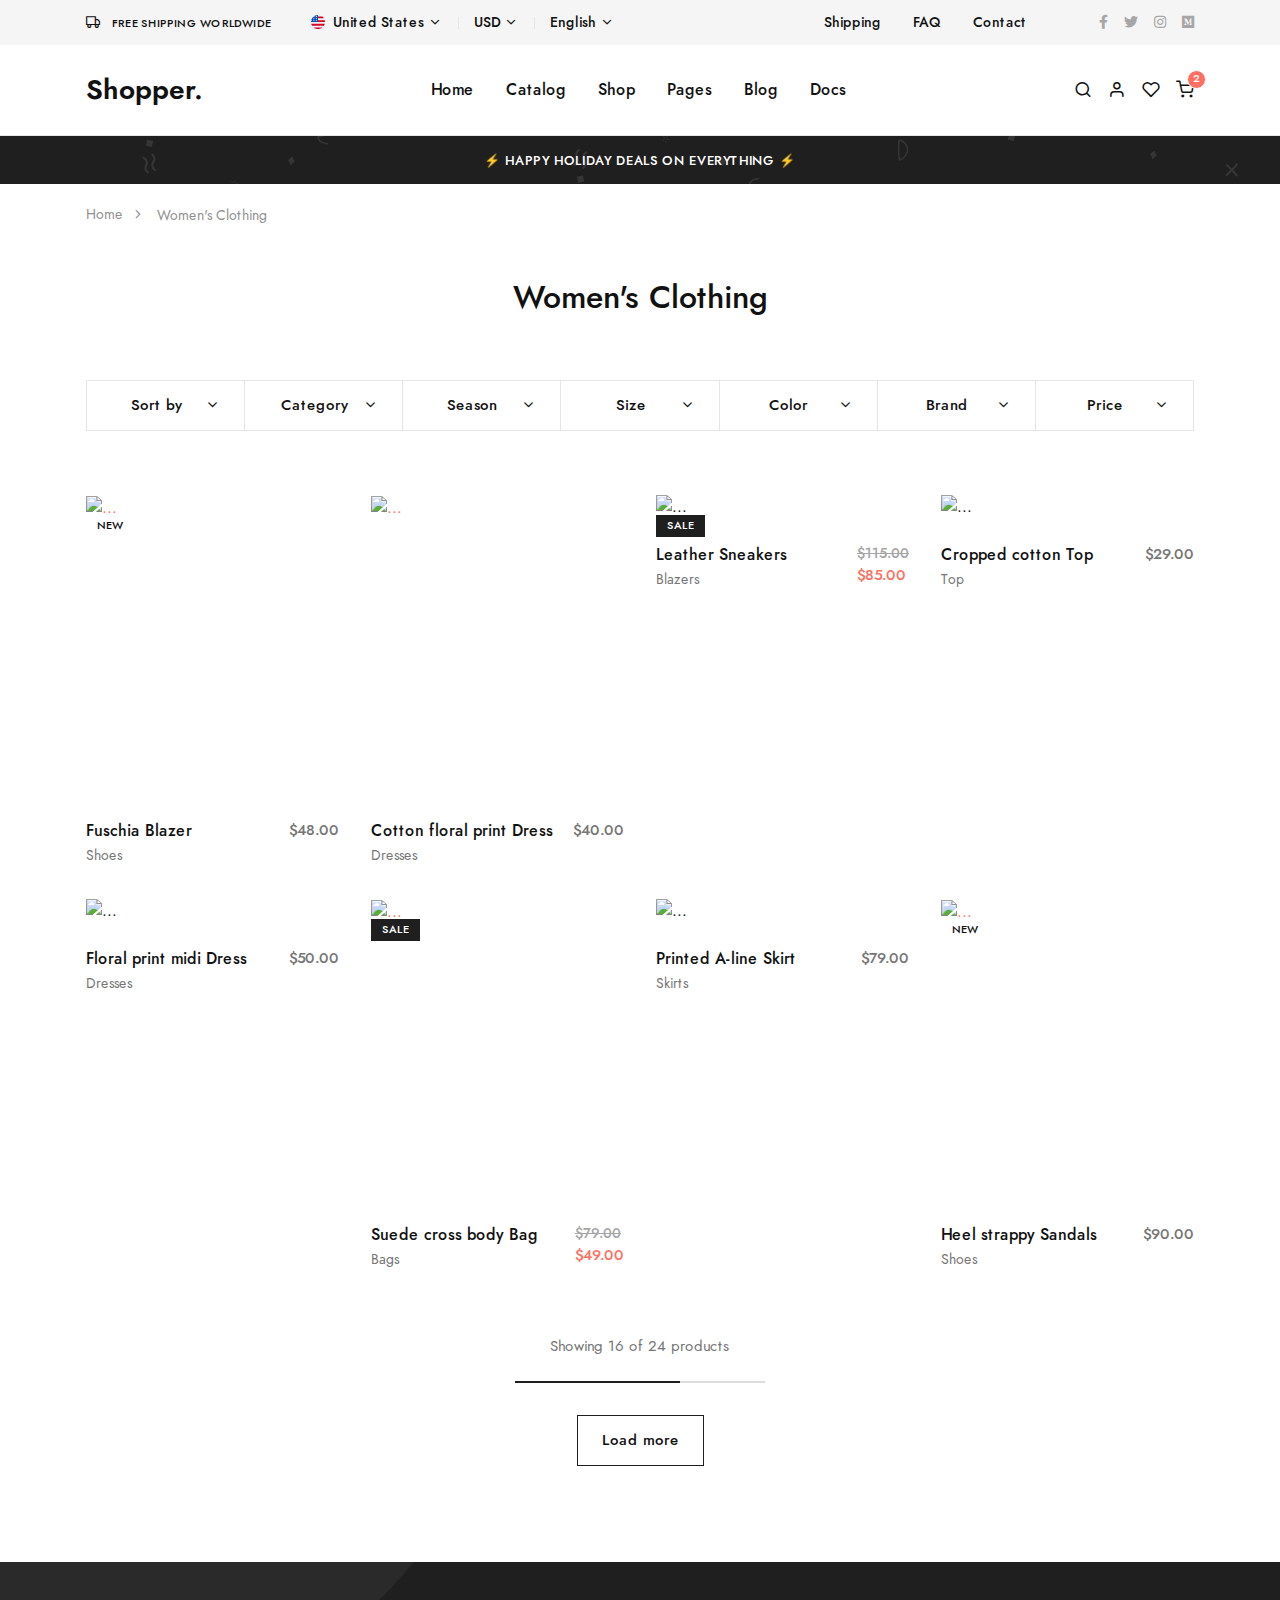
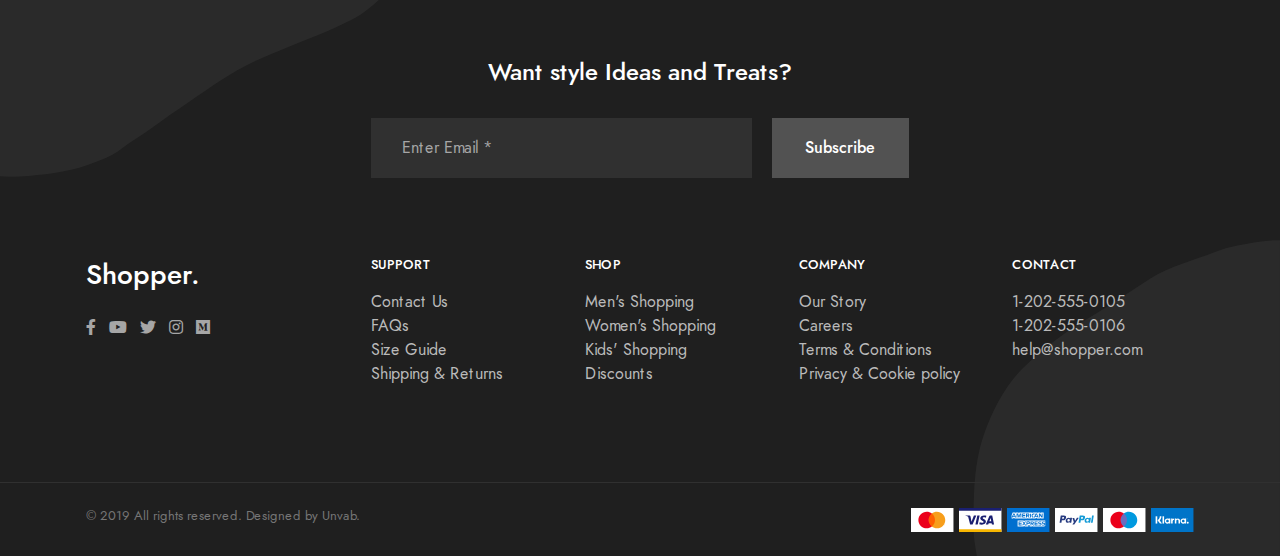
==== blazers.html @ c4d34529 "Blazers Changes" ====
<!doctype html>
<html lang="en">

<head>
  <!-- Required meta tags -->
  <meta charset="utf-8">
  <meta name="viewport" content="width=device-width, initial-scale=1, shrink-to-fit=no">

  <!--Zara Nav -->


  <!-- Bootstrap CSS -->
  <link href="https://cdn.jsdelivr.net/npm/bootstrap@5.1.1/dist/css/bootstrap.min.css" rel="stylesheet"
    integrity="sha384-F3w7mX95PdgyTmZZMECAngseQB83DfGTowi0iMjiWaeVhAn4FJkqJByhZMI3AhiU" crossorigin="anonymous">
  <link rel="stylesheet" href="https://cdn.jsdelivr.net/npm/bootstrap-icons@1.3.0/font/bootstrap-icons.css">
  <link rel="preconnect" href="https://fonts.googleapis.com">
  <link rel="preconnect" href="https://fonts.gstatic.com" crossorigin>
  <link rel="preconnect" href="https://fonts.googleapis.com">
  <link rel="preconnect" href="https://fonts.gstatic.com" crossorigin>
  <link href="https://fonts.googleapis.com/css2?family=Montserrat:wght@500&display=swap" rel="stylesheet">
  <!-- ZARA CSS -->
  <link rel="stylesheet" href="zara.css">

  <title>Zara</title>

  <!-- Favicons -->
  <link rel="icon" href="./assets/img/favicons/favicon.ico">

  <!-- Libs CSS -->
  <link rel="stylesheet" href="./assets/libs/@fancyapps/fancybox/dist/jquery.fancybox.min.css">
  <link rel="stylesheet" href="./assets/libs/@fortawesome/fontawesome-free/css/all.min.css">
  <link rel="stylesheet" href="./assets/libs/flickity/dist/flickity.min.css">
  <link rel="stylesheet" href="./assets/libs/highlightjs/styles/vs2015.css">
  <link rel="stylesheet" href="./assets/libs/simplebar/dist/simplebar.min.css">
  <link rel="stylesheet" href="./assets/libs/flickity-fade/flickity-fade.css">
  <link rel="stylesheet" href="./assets/fonts/feather/feather.css">

  <!-- Theme CSS -->
  <link rel="stylesheet" href="./assets/css/theme.min.css">

  <!-- <title>Shopper</title> -->

</head>

<body>

  <!-- MODALS -->
  <!-- Newsletter: Horizontal -->
  <div class="modal fade" id="modalNewsletterHorizontal" tabindex="-1" role="dialog" aria-hidden="true">
    <div class="modal-dialog modal-dialog-centered modal-lg" role="document">
      <div class="modal-content">

        <!-- Close -->
        <button type="button" class="close" data-dismiss="modal" aria-label="Close">
          <i class="fe fe-x" aria-hidden="true"></i>
        </button>

        <!-- Content -->
        <div class="row no-gutters">
          <div class="col-12 col-lg-5">

            <!-- Image -->
            <img class="img-fluid" src="./assets/img/covers/cover-25.jpg" alt="...">

          </div>
          <div class="col-12 col-lg-7 d-flex flex-column px-md-8">

            <!-- Body -->
            <div class="modal-body my-auto py-10">

              <!-- Heading -->
              <h4>Subscribe to Newsletter and get 15% Discount</h4>

              <!-- Text -->
              <p class="mb-7 font-size-lg">
                On your next purchase
              </p>

              <!-- Form -->
              <form>
                <div class="form-row">
                  <div class="col">

                    <!-- Input -->
                    <label class="sr-only" for="modalNewsletterHorizontalEmail">Enter Email *</label>
                    <input class="form-control form-control-sm" id="modalNewsletterHorizontalEmail" type="email"
                      placeholder="Enter Email *">

                  </div>
                  <div class="col-auto">

                    <!-- Button -->
                    <button class="btn btn-sm btn-dark" type="submit">
                      <i class="fe fe-send"></i>
                    </button>

                  </div>
                </div>
              </form>

            </div>

            <!-- Footer -->
            <div class="modal-footer pt-0">

              <!-- Checkbox -->
              <div class="custom-control custom-checkbox">

                <!-- Input -->
                <input class="custom-control-input" id="modalNewsletterHorizontalCheckbox" type="checkbox">

                <!-- Label -->
                <label class="custom-control-label font-size-xs" for="modalNewsletterHorizontalCheckbox">
                  Prevent this Pop-up
                </label>

              </div>

            </div>

          </div>
        </div>

      </div>

    </div>
  </div>


  <!-- Newsletter: Vertical -->
  <div class="modal fade" id="modalNewsletterVertical" tabindex="-1" role="dialog" aria-hidden="true">
    <div class="modal-dialog modal-dialog-centered" role="document">
      <div class="modal-content">

        <!-- Close -->
        <button type="button" class="close text-white" data-dismiss="modal" aria-label="Close">
          <i class="fe fe-x" aria-hidden="true"></i>
        </button>

        <!-- Body -->
        <div class="modal-body mt-2 mr-2 ml-2 py-10 bg-cover text-center text-white"
          style="background-image: url(./assets/img/covers/cover-26.jpg);">

          <!-- Heading -->
          <h4>Subscribe to Newsletter and get 15% Discount</h4>

          <!-- Text -->
          <p class="mb-0 font-size-lg">
            On your next purchase
          </p>

        </div>

        <!-- Body -->
        <div class="modal-body py-9">

          <!-- Form -->
          <form>
            <div class="form-row">
              <div class="col">

                <!-- Input -->
                <label class="sr-only" for="modalNewsletterVerticalEmail">Enter Email *</label>
                <input class="form-control form-control-sm" id="modalNewsletterVerticalEmail" type="email"
                  placeholder="Enter Email *">

              </div>
              <div class="col-auto">

                <!-- Button -->
                <button class="btn btn-sm btn-dark" type="submit">
                  Subscribe
                </button>

              </div>
            </div>
          </form>

        </div>

        <!-- Footer -->
        <div class="modal-footer justify-content-center pt-0">

          <!-- Checkbox -->
          <div class="custom-control custom-checkbox">

            <!-- Input -->
            <input class="custom-control-input" id="modalNewsletterVerticalCheckbox" type="checkbox">

            <!-- Label -->
            <label class="custom-control-label font-size-xs" for="modalNewsletterVerticalCheckbox">
              Prevent this Pop-up
            </label>

          </div>

        </div>

      </div>

    </div>
  </div>


  <!-- Password Reset -->
  <div class="modal fade" id="modalPasswordReset" tabindex="-1" role="dialog" aria-hidden="true">
    <div class="modal-dialog modal-dialog-centered" role="document">
      <div class="modal-content">

        <!-- Close -->
        <button type="button" class="close" data-dismiss="modal" aria-label="Close">
          <i class="fe fe-x" aria-hidden="true"></i>
        </button>

        <!-- Header-->
        <div class="modal-header line-height-fixed font-size-lg">
          <strong class="mx-auto">Forgot Password?</strong>
        </div>

        <!-- Body -->
        <div class="modal-body text-center">

          <!-- Text -->
          <p class="mb-7 font-size-sm text-gray-500">
            Please enter your Email Address. You will receive a link
            to create a new password via Email.
          </p>

          <!-- Form -->
          <form>

            <!-- Email -->
            <div class="form-group">
              <label class="sr-only" for="modalPasswordResetEmail">
                Email Address *
              </label>
              <input class="form-control form-control-sm" id="modalPasswordResetEmail" type="email"
                placeholder="Email Address *" required>
            </div>

            <!-- Button -->
            <button class="btn btn-sm btn-dark">
              Reset Password
            </button>

          </form>

        </div>

      </div>

    </div>
  </div>


  <!-- Product -->
  <div class="modal fade" id="modalProduct" tabindex="-1" role="dialog" aria-hidden="true">
    <div class="modal-dialog modal-dialog-centered modal-xl" role="document">
      <div class="modal-content">

        <!-- Close -->
        <button type="button" class="close" data-dismiss="modal" aria-label="Close">
          <i class="fe fe-x" aria-hidden="true"></i>
        </button>

        <!-- Content -->
        <div class="container-fluid px-xl-0">
          <div class="row align-items-center mx-xl-0">
            <div class="col-12 col-lg-6 col-xl-5 py-4 py-xl-0 px-xl-0">

              <!-- Image -->
              <img class="img-fluid" src="./Images/TailoredBlazer.jpg" alt="...">

              <!-- Button -->
              <a class="btn btn-sm btn-block btn-primary" href="./product.html">
                More Product Info <i class="fe fe-info ml-2"></i>
              </a>

            </div>
            <div class="col-12 col-lg-6 col-xl-7 py-9 px-md-9">

              <!-- Heading -->
              <h4 class="mb-3">Leather Sneakers</h4>

              <!-- Price -->
              <div class="mb-7">
                <span class="h5">$85.00</span>
                <span class="font-size-sm">(In Stock)</span>
              </div>

              <!-- Form -->
              <form>
                <div class="form-group">

                  <!-- Label -->
                  <p>
                    Color: <strong id="modalProductColorCaption">White</strong>
                  </p>

                  <!-- Radio -->
                  <div class="mb-8 ml-n1">
                    <div class="custom-control custom-control-inline custom-control-img">
                      <input type="radio" class="custom-control-input" id="modalProductColorOne"
                        name="modalProductColor" data-toggle="form-caption" data-target="#modalProductColorCaption"
                        value="White" checked>
                      <label class="custom-control-label" for="modalProductColorOne">
                        <span class="embed-responsive embed-responsive-1by1 bg-cover"
                          style="background-image: url(./Images/TailoredBlazer.jpg);"></span>
                      </label>
                    </div>
                    <div class="custom-control custom-control-inline custom-control-img">
                      <input type="radio" class="custom-control-input" id="modalProductColorTwo"
                        name="modalProductColor" data-toggle="form-caption" data-target="#modalProductColorCaption"
                        value="Black">
                      <label class="custom-control-label" for="modalProductColorTwo">
                        <span class="embed-responsive embed-responsive-1by1 bg-cover"
                          style="background-image: url(./assets/img/products/product-49.jpg);"></span>
                      </label>
                    </div>
                  </div>

                </div>
                <div class="form-group">

                  <!-- Label -->
                  <p>
                    Size: <strong><span id="modalProductSizeCaption">7.5</span> US</strong>
                  </p>

                  <!-- Radio -->
                  <div class="mb-2">
                    <div class="custom-control custom-control-inline custom-control-size mb-2">
                      <input type="radio" class="custom-control-input" name="modalProductSize" id="modalProductSizeOne"
                        value="6" data-toggle="form-caption" data-target="#modalProductSizeCaption">
                      <label class="custom-control-label" for="modalProductSizeOne">6</label>
                    </div>
                    <div class="custom-control custom-control-inline custom-control-size mb-2">
                      <input type="radio" class="custom-control-input" name="modalProductSize" id="modalProductSizeTwo"
                        value="6.5" data-toggle="form-caption" data-target="#modalProductSizeCaption" disabled>
                      <label class="custom-control-label" for="modalProductSizeTwo">6.5</label>
                    </div>
                    <div class="custom-control custom-control-inline custom-control-size mb-2">
                      <input type="radio" class="custom-control-input" name="modalProductSize"
                        id="modalProductSizeThree" value="7" data-toggle="form-caption"
                        data-target="#modalProductSizeCaption">
                      <label class="custom-control-label" for="modalProductSizeThree">7</label>
                    </div>
                    <div class="custom-control custom-control-inline custom-control-size mb-2">
                      <input type="radio" class="custom-control-input" name="modalProductSize" id="modalProductSizeFour"
                        value="7.5" data-toggle="form-caption" data-target="#modalProductSizeCaption" checked>
                      <label class="custom-control-label" for="modalProductSizeFour">7.5</label>
                    </div>
                    <div class="custom-control custom-control-inline custom-control-size mb-2">
                      <input type="radio" class="custom-control-input" name="modalProductSize" id="modalProductSizeFive"
                        value="8" data-toggle="form-caption" data-target="#modalProductSizeCaption">
                      <label class="custom-control-label" for="modalProductSizeFive">8</label>
                    </div>
                    <div class="custom-control custom-control-inline custom-control-size mb-2">
                      <input type="radio" class="custom-control-input" name="modalProductSize" id="modalProductSizeSix"
                        value="8.5" data-toggle="form-caption" data-target="#modalProductSizeCaption">
                      <label class="custom-control-label" for="modalProductSizeSix">8.5</label>
                    </div>
                    <div class="custom-control custom-control-inline custom-control-size mb-2">
                      <input type="radio" class="custom-control-input" name="modalProductSize"
                        id="modalProductSizeSeven" value="9" data-toggle="form-caption"
                        data-target="#modalProductSizeCaption" disabled>
                      <label class="custom-control-label" for="modalProductSizeSeven">9</label>
                    </div>
                    <div class="custom-control custom-control-inline custom-control-size mb-2">
                      <input type="radio" class="custom-control-input" name="modalProductSize"
                        id="modalProductSizeEight" value="9.5" data-toggle="form-caption"
                        data-target="#modalProductSizeCaption" disabled>
                      <label class="custom-control-label" for="modalProductSizeEight">9.5</label>
                    </div>
                    <div class="custom-control custom-control-inline custom-control-size mb-2">
                      <input type="radio" class="custom-control-input" name="modalProductSize" id="modalProductSizeNine"
                        value="10" data-toggle="form-caption" data-target="#modalProductSizeCaption">
                      <label class="custom-control-label" for="modalProductSizeNine">10</label>
                    </div>
                    <div class="custom-control custom-control-inline custom-control-size mb-2">
                      <input type="radio" class="custom-control-input" name="modalProductSize" id="modalProductSizeTen"
                        value="10.5" data-toggle="form-caption" data-target="#modalProductSizeCaption">
                      <label class="custom-control-label" for="modalProductSizeTen">10.5</label>
                    </div>
                    <div class="custom-control custom-control-inline custom-control-size mb-2">
                      <input type="radio" class="custom-control-input" name="modalProductSize"
                        id="modalProductSizeEleven" value="11" data-toggle="form-caption"
                        data-target="#modalProductSizeCaption">
                      <label class="custom-control-label" for="modalProductSizeEleven">11</label>
                    </div>
                    <div class="custom-control custom-control-inline custom-control-size mb-2">
                      <input type="radio" class="custom-control-input" name="modalProductSize"
                        id="modalProductSizeTwelve" value="12" data-toggle="form-caption"
                        data-target="#modalProductSizeCaption">
                      <label class="custom-control-label" for="modalProductSizeTwelve">12</label>
                    </div>
                    <div class="custom-control custom-control-inline custom-control-size mb-2">
                      <input type="radio" class="custom-control-input" name="modalProductSize"
                        id="modalProductSizeThirteen" value="13" data-toggle="form-caption"
                        data-target="#modalProductSizeCaption">
                      <label class="custom-control-label" for="modalProductSizeThirteen">13</label>
                    </div>
                    <div class="custom-control custom-control-inline custom-control-size mb-2">
                      <input type="radio" class="custom-control-input" name="modalProductSize"
                        id="modalProductSizeFourteen" value="14" data-toggle="form-caption"
                        data-target="#modalProductSizeCaption">
                      <label class="custom-control-label" for="modalProductSizeFourteen">14</label>
                    </div>
                  </div>

                </div>
                <div class="form-group mb-0">
                  <div class="form-row">
                    <div class="col-12 col-lg-auto">

                      <!-- Quantity -->
                      <select class="custom-select mb-2">
                        <option value="1" selected>1</option>
                        <option value="2">2</option>
                        <option value="3">3</option>
                        <option value="4">4</option>
                        <option value="5">5</option>
                      </select>

                    </div>
                    <div class="col-12 col-lg">

                      <!-- Submit -->
                      <button type="submit" class="btn btn-block btn-dark mb-2">
                        Add to Cart <i class="fe fe-shopping-cart ml-2"></i>
                      </button>

                    </div>
                    <div class="col-12 col-lg-auto">

                      <!-- Wishlist -->
                      <button class="btn btn-outline-dark btn-block mb-2" data-toggle="button">
                        Wishlist <i class="fe fe-heart ml-2"></i>
                      </button>

                    </div>
                  </div>
                </div>
              </form>

            </div>
          </div>
        </div>

      </div>
    </div>
  </div>


  <!-- Search -->
  <div class="modal fixed-right fade" id="modalSearch" tabindex="-1" role="dialog" aria-hidden="true">
    <div class="modal-dialog modal-dialog-vertical" role="document">
      <div class="modal-content">

        <!-- Close -->
        <button type="button" class="close" data-dismiss="modal" aria-label="Close">
          <i class="fe fe-x" aria-hidden="true"></i>
        </button>

        <!-- Header-->
        <div class="modal-header line-height-fixed font-size-lg">
          <strong class="mx-auto">Search Products</strong>
        </div>

        <!-- Body: Form -->
        <div class="modal-body">
          <form>
            <div class="form-group">
              <label class="sr-only" for="modalSearchCategories">Categories:</label>
              <select class="custom-select" id="modalSearchCategories">
                <option selected>All Categories</option>
                <option>Women</option>
                <option>Men</option>
                <option>Kids</option>
              </select>
            </div>
            <div class="input-group input-group-merge">
              <input class="form-control" type="search" placeholder="Search">
              <div class="input-group-append">
                <button class="btn btn-outline-border" type="submit">
                  <i class="fe fe-search"></i>
                </button>
              </div>
            </div>
          </form>
        </div>

        <!-- Body: Results (add `.d-none` to disable it) -->
        <div class="modal-body border-top font-size-sm">

          <!-- Heading -->
          <p>Search Results:</p>

          <!-- Items -->
          <div class="row align-items-center position-relative mb-5">
            <div class="col-4 col-md-3">

              <!-- Image -->
              <img class="img-fluid" src="./Images/FBlazer.jpg" alt="...">

            </div>
            <div class="col position-static">

              <!-- Text -->
              <p class="mb-0 font-weight-bold">
                <a class="stretched-link text-body" href="./product.html">Fuschia Blazer</a> <br>
                <span class="text-muted">$48.00</span>
              </p>

            </div>
          </div>
          <div class="row align-items-center position-relative mb-5">
            <div class="col-4 col-md-3">

              <!-- Image -->
              <img class="img-fluid" src="./Images/FauxLeatherBlazer.jpg" alt="...">

            </div>
            <div class="col position-static">

              <!-- Text -->
              <p class="mb-0 font-weight-bold">
                <a class="stretched-link text-body" href="./product.html">Cotton floral print Dress</a> <br>
                <span class="text-muted">$40.00</span>
              </p>

            </div>
          </div>
          <div class="row align-items-center position-relative mb-5">
            <div class="col-4 col-md-3">

              <!-- Image -->
              <img class="img-fluid" src="./Images/TailoredBlazer.jpg" alt="...">

            </div>
            <div class="col position-static">

              <!-- Text -->
              <p class="mb-0 font-weight-bold">
                <a class="stretched-link text-body" href="./product.html">Leather Sneakers</a> <br>
                <span class="text-primary">$85.00</span>
              </p>

            </div>
          </div>
          <div class="row align-items-center position-relative mb-5">
            <div class="col-4 col-md-3">

              <!-- Image -->
              <img class="img-fluid" src="./Images/ButtonedCropBlazer.jpg" alt="...">

            </div>
            <div class="col position-static">

              <!-- Text -->
              <p class="mb-0 font-weight-bold">
                <a class="stretched-link text-body" href="./product.html">Cropped cotton Top</a> <br>
                <span class="text-muted">$29.00</span>
              </p>

            </div>
          </div>
          <div class="row align-items-center position-relative mb-5">
            <div class="col-4 col-md-3">

              <!-- Image -->
              <img class="img-fluid" src="./Images/OversizedDoubleBreastedJacket.jpg" alt="...">

            </div>
            <div class="col position-static">

              <!-- Text -->
              <p class="mb-0 font-weight-bold">
                <a class="stretched-link text-body" href="./product.html">Floral print midi Dress</a> <br>
                <span class="text-muted">$50.00</span>
              </p>

            </div>
          </div>

          <!-- Button -->
          <a class="btn btn-link px-0 text-reset" href="./shop.html">
            View All <i class="fe fe-arrow-right ml-2"></i>
          </a>

        </div>

        <!-- Body: Empty (remove `.d-none` to disable it) -->
        <div class="d-none modal-body">

          <!-- Text -->
          <p class="mb-3 font-size-sm text-center">
            Nothing matches your search
          </p>
          <p class="mb-0 font-size-sm text-center">
            😞
          </p>

        </div>

      </div>
    </div>
  </div>


  <!-- Shopping Cart -->
  <div class="modal fixed-right fade" id="modalShoppingCart" tabindex="-1" role="dialog" aria-hidden="true">
    <div class="modal-dialog modal-dialog-vertical" role="document">

      <!-- Full cart (add `.d-none` to disable it) -->
      <div class="modal-content">

        <!-- Close -->
        <button type="button" class="close" data-dismiss="modal" aria-label="Close">
          <i class="fe fe-x" aria-hidden="true"></i>
        </button>

        <!-- Header-->
        <div class="modal-header line-height-fixed font-size-lg">
          <strong class="mx-auto">Your Cart (2)</strong>
        </div>

        <!-- List group -->
        <ul class="list-group list-group-lg list-group-flush">
          <li class="list-group-item">
            <div class="row align-items-center">
              <div class="col-4">

                <!-- Image -->
                <a href="./product.html">
                  <img class="img-fluid" src="./Images/FauxLeatherBlazer.jpg" alt="...">
                </a>

              </div>
              <div class="col-8">

                <!-- Title -->
                <p class="font-size-sm font-weight-bold mb-6">
                  <a class="text-body" href="./product.html">Cotton floral print Dress</a> <br>
                  <span class="text-muted">$40.00</span>
                </p>

                <!--Footer -->
                <div class="d-flex align-items-center">

                  <!-- Select -->
                  <select class="custom-select custom-select-xxs w-auto">
                    <option value="1">1</option>
                    <option value="1">2</option>
                    <option value="1">3</option>
                  </select>

                  <!-- Remove -->
                  <a class="font-size-xs text-gray-400 ml-auto" href="#!">
                    <i class="fe fe-x"></i> Remove
                  </a>

                </div>

              </div>
            </div>
          </li>
          <li class="list-group-item">
            <div class="row align-items-center">
              <div class="col-4">

                <!-- Image -->
                <a href="./product.html">
                  <img class="img-fluid" src="./Images/Textured Weave Jacket With Pockets.jpg" alt="...">
                </a>

              </div>
              <div class="col-8">

                <!-- Title -->
                <p class="font-size-sm font-weight-bold mb-6">
                  <a class="text-body" href="./product.html">Suede cross body Bag</a> <br>
                  <span class="text-muted">$49.00</span>
                </p>

                <!--Footer -->
                <div class="d-flex align-items-center">

                  <!-- Select -->
                  <select class="custom-select custom-select-xxs w-auto">
                    <option value="1">1</option>
                    <option value="1">2</option>
                    <option value="1">3</option>
                  </select>

                  <!-- Remove -->
                  <a class="font-size-xs text-gray-400 ml-auto" href="#!">
                    <i class="fe fe-x"></i> Remove
                  </a>

                </div>

              </div>
            </div>
          </li>
        </ul>

        <!-- Footer -->
        <div class="modal-footer line-height-fixed font-size-sm bg-light mt-auto">
          <strong>Subtotal</strong> <strong class="ml-auto">$89.00</strong>
        </div>

        <!-- Buttons -->
        <div class="modal-body">
          <a class="btn btn-block btn-dark" href="./checkout.html">Continue to Checkout</a>
          <a class="btn btn-block btn-outline-dark" href="./shopping-cart.html">View Cart</a>
        </div>

      </div>

      <!-- Empty cart (remove `.d-none` to enable it) -->
      <div class="modal-content d-none">

        <!-- Close -->
        <button type="button" class="close" data-dismiss="modal" aria-label="Close">
          <i class="fe fe-x" aria-hidden="true"></i>
        </button>

        <!-- Header-->
        <div class="modal-header line-height-fixed font-size-lg">
          <strong class="mx-auto">Your Cart (0)</strong>
        </div>

        <!-- Body -->
        <div class="modal-body flex-grow-0 my-auto">

          <!-- Heading -->
          <h6 class="mb-7 text-center">Your cart is empty 😞</h6>

          <!-- Button -->
          <a class="btn btn-block btn-outline-dark" href="#!">
            Continue Shopping
          </a>

        </div>

      </div>

    </div>
  </div>


  <!-- Sidebar -->
  <div class="modal fixed-right fade" id="modalSidebar" tabindex="-1" role="dialog" aria-hidden="true">
    <div class="modal-dialog modal-dialog-vertical" role="document">
      <div class="modal-content">

        <!-- Close -->
        <button type="button" class="close" data-dismiss="modal" aria-label="Close">
          <i class="fe fe-x" aria-hidden="true"></i>
        </button>

        <!-- Body -->
        <div class="modal-body px-10 my-auto">

          <!-- Nav -->
          <ul class="nav nav-vertical nav-unstyled font-size-h2" id="sidebarNav">
            <li class="nav-item">

              <!-- Toggle -->
              <a class="nav-link dropdown-toggle" data-toggle="collapse" href="#sidebarHome">
                Home
              </a>

              <!-- Collapse -->
              <div class="collapse" id="sidebarHome" data-parent="#sidebarNav">
                <ul class="list-styled font-size-lg py-3 mb-0">
                  <li class="list-styled-item">
                    <a class="list-styled-link" href="./index.html">Default</a>
                  </li>
                  <li class="list-styled-item">
                    <a class="list-styled-link" href="./index-classic.html">Classic</a>
                  </li>
                  <li class="list-styled-item">
                    <a class="list-styled-link" href="./index-fashion.html">Fashion</a>
                  </li>
                  <li class="list-styled-item">
                    <a class="list-styled-link" href="./index-boxed.html">Boxed</a>
                  </li>
                  <li class="list-styled-item">
                    <a class="list-styled-link" href="./index-simple.html">Simple</a>
                  </li>
                  <li class="list-styled-item">
                    <a class="list-styled-link" href="./index-asymmetric.html">Asymmetric</a>
                  </li>
                  <li class="list-styled-item">
                    <a class="list-styled-link" href="./index-sidenav.html">Sidenav</a>
                  </li>
                  <li class="list-styled-item">
                    <a class="list-styled-link" href="./index-landing.html">Landing</a>
                  </li>
                </ul>
              </div>

            </li>
            <li class="nav-item">

              <!-- Toggle -->
              <a class="nav-link dropdown-toggle" data-toggle="collapse" href="#sidebarCatalog">
                Catalog
              </a>

              <!-- Collapse -->
              <div class="collapse" id="sidebarCatalog" data-parent="#sidebarNav">
                <div class="row">
                  <div class="col-12 py-3">

                    <!-- Heading -->
                    <h6 class="mb-5 font-weight-bold">Clothing</h6>

                    <!-- Links -->
                    <ul class="list-styled font-size-lg py-3">
                      <li class="list-styled-item">
                        <a class="list-styled-link" href="./shop.html">All Clothing</a>
                      </li>
                      <li class="list-styled-item">
                        <a class="list-styled-link" href="./shop.html">Blouses & Shirts</a>
                      </li>
                      <li class="list-styled-item">
                        <a class="list-styled-link" href="./shop.html">Coats & Jackets</a>
                      </li>
                      <li class="list-styled-item">
                        <a class="list-styled-link" href="./shop.html">Dresses</a>
                      </li>
                      <li class="list-styled-item">
                        <a class="list-styled-link" href="./shop.html">Hoodies & Sweats</a>
                      </li>
                      <li class="list-styled-item">
                        <a class="list-styled-link" href="./shop.html">Denim</a>
                      </li>
                      <li class="list-styled-item">
                        <a class="list-styled-link" href="./shop.html">Jeans</a>
                      </li>
                      <li class="list-styled-item">
                        <a class="list-styled-link" href="./shop.html">Jumpers & Cardigans</a>
                      </li>
                      <li class="list-styled-item">
                        <a class="list-styled-link" href="./shop.html">Leggings</a>
                      </li>
                    </ul>

                  </div>
                  <div class="col-12 py-3">

                    <!-- Heading -->
                    <h6 class="mb-5 font-weight-bold">Shoes & Boots</h6>

                    <!-- Links -->
                    <ul class="list-styled font-size-lg">
                      <li class="list-styled-item">
                        <a class="list-styled-link" href="./shop.html">All Shoes & Boots</a>
                      </li>
                      <li class="list-styled-item">
                        <a class="list-styled-link" href="./shop.html">Branded Shoes</a>
                      </li>
                      <li class="list-styled-item">
                        <a class="list-styled-link" href="./shop.html">Boots</a>
                      </li>
                      <li class="list-styled-item">
                        <a class="list-styled-link" href="./shop.html">Heels</a>
                      </li>
                      <li class="list-styled-item">
                        <a class="list-styled-link" href="./shop.html">Trainers</a>
                      </li>
                      <li class="list-styled-item">
                        <a class="list-styled-link" href="./shop.html">Sandals</a>
                      </li>
                      <li class="list-styled-item">
                        <a class="list-styled-link" href="./shop.html">Shoes</a>
                      </li>
                      <li class="list-styled-item">
                        <a class="list-styled-link" href="./shop.html">Wide Fit Shoes</a>
                      </li>
                    </ul>

                  </div>
                  <div class="col-12 py-3">

                    <!-- Heading -->
                    <h6 class="mb-5 font-weight-bold">Bags & Accessories</h6>

                    <!-- Links -->
                    <ul class="list-styled font-size-lg">
                      <li class="list-styled-item">
                        <a class="list-styled-link" href="./shop.html">All Bags & Accessories</a>
                      </li>
                      <li class="list-styled-item">
                        <a class="list-styled-link" href="./shop.html">Accessories</a>
                      </li>
                      <li class="list-styled-item">
                        <a class="list-styled-link" href="./shop.html">Bags & Purses</a>
                      </li>
                      <li class="list-styled-item">
                        <a class="list-styled-link" href="./shop.html">Luggage</a>
                      </li>
                      <li class="list-styled-item">
                        <a class="list-styled-link" href="./shop.html">Belts</a>
                      </li>
                      <li class="list-styled-item">
                        <a class="list-styled-link" href="./shop.html">Hats</a>
                      </li>
                      <li class="list-styled-item">
                        <a class="list-styled-link" href="./shop.html">Hair Accessories</a>
                      </li>
                      <li class="list-styled-item">
                        <a class="list-styled-link" href="./shop.html">Jewellery</a>
                      </li>
                      <li class="list-styled-item">
                        <a class="list-styled-link" href="./shop.html">Travel Accessories</a>
                      </li>
                    </ul>

                  </div>
                </div>
              </div>

            </li>
            <li class="nav-item">

              <!-- Toggle -->
              <a class="nav-link dropdown-toggle" data-toggle="collapse" href="#sidebarShop">
                Shop
              </a>

              <!-- Collapse -->
              <div class="collapse" id="sidebarShop" data-parent="#sidebarNav">
                <div class="row">
                  <div class="col-12 py-3">

                    <!-- Heading -->
                    <h6 class="mb-5">Shop</h6>

                    <!-- Links -->
                    <ul class="list-styled font-size-lg">
                      <li class="list-styled-item">
                        <a class="list-styled-link" href="./shop.html">Default</a>
                      </li>
                      <li class="list-styled-item">
                        <a class="list-styled-link" href="./shop-topbar.html">Topbar</a>
                      </li>
                      <li class="list-styled-item">
                        <a class="list-styled-link" href="./shop-collapse.html">Collapse</a>
                      </li>
                      <li class="list-styled-item">
                        <a class="list-styled-link" href="./shop-simple.html">Simple</a>
                      </li>
                      <li class="list-styled-item">
                        <a class="list-styled-link" href="./shop-masonry.html">Masonry</a>
                      </li>
                    </ul>

                  </div>
                  <div class="col-12 py-3">

                    <!-- Heading -->
                    <h6 class="mb-5">Product</h6>

                    <!-- Links -->
                    <ul class="list-styled font-size-lg">
                      <li class="list-styled-item">
                        <a class="list-styled-link" href="./product.html">Default</a>
                      </li>
                      <li class="list-styled-item">
                        <a class="list-styled-link" href="./product-images-left.html">Images Left</a>
                      </li>
                      <li class="list-styled-item">
                        <a class="list-styled-link" href="./product-image-grid.html">Image Grid</a>
                      </li>
                      <li class="list-styled-item">
                        <a class="list-styled-link" href="./product-image-slider.html">Image Slider</a>
                      </li>
                      <li class="list-styled-item">
                        <a class="list-styled-link" href="./product-images-stacked.html">Images Stacked</a>
                      </li>
                    </ul>

                  </div>
                  <div class="col-12 py-3">

                    <!-- Heading -->
                    <h6 class="mb-5">Support</h6>

                    <!-- Links -->
                    <ul class="list-styled font-size-lg">
                      <li class="list-styled-item">
                        <a class="list-styled-link" href="./shopping-cart.html">Shopping Cart</a>
                      </li>
                      <li class="list-styled-item">
                        <a class="list-styled-link" href="./checkout.html">Checkout</a>
                      </li>
                      <li class="list-styled-item">
                        <a class="list-styled-link" href="./order-completed.html">Order Completed</a>
                      </li>
                      <li class="list-styled-item">
                        <a class="list-styled-link" href="./shipping-and-returns.html">Shipping & Returns</a>
                      </li>
                    </ul>

                  </div>
                  <div class="col-12 py-3">

                    <!-- Heading -->
                    <h6 class="mb-5">Account</h6>

                    <!-- Links -->
                    <ul class="list-styled font-size-lg">
                      <li class="list-styled-item">
                        <a class="list-styled-link" href="./account-order.html">Order</a>
                      </li>
                      <li class="list-styled-item">
                        <a class="list-styled-link" href="./account-orders.html">Orders</a>
                      </li>
                      <li class="list-styled-item">
                        <a class="list-styled-link" href="./account-wishlist.html">Wishlist</a>
                      </li>
                      <li class="list-styled-item">
                        <a class="list-styled-link" href="./account-personal-info.html">Personal Info</a>
                      </li>
                      <li class="list-styled-item">
                        <a class="list-styled-link" href="./account-address.html">Addresses</a>
                      </li>
                      <li class="list-styled-item">
                        <a class="list-styled-link" href="./account-address-edit.html">Addresses: New</a>
                      </li>
                      <li class="list-styled-item">
                        <a class="list-styled-link" href="./account-payment.html">Payment</a>
                      </li>
                      <li class="list-styled-item">
                        <a class="list-styled-link" href="./account-payment-edit.html">Payment: New</a>
                      </li>
                      <li class="list-styled-item">
                        <a class="list-styled-link" href="./account-payment-choose.html">Payment: Choose</a>
                      </li>
                      <li class="list-styled-item">
                        <a class="list-styled-link" href="./auth.html">Auth</a>
                      </li>
                    </ul>

                  </div>
                  <div class="col-12 py-3">

                    <!-- Heading -->
                    <h6 class="mb-5">Modals</h6>

                    <!-- Links -->
                    <ul class="list-styled font-size-lg">
                      <li class="list-styled-item">
                        <a class="list-styled-link" data-toggle="modal" href="#modalNewsletterHorizontal">
                          Newsletter: Horizontal
                        </a>
                      </li>
                      <li class="list-styled-item">
                        <a class="list-styled-link" data-toggle="modal" href="#modalNewsletterVertical">
                          Newsletter: Vertical
                        </a>
                      </li>
                      <li class="list-styled-item">
                        <a class="list-styled-link" data-toggle="modal" href="#modalProduct">
                          Product
                        </a>
                      </li>
                      <li class="list-styled-item">
                        <a class="list-styled-link" data-toggle="modal" href="#modalSearch">
                          Search
                        </a>
                      </li>
                      <li class="list-styled-item">
                        <a class="list-styled-link" data-toggle="modal" href="#modalShoppingCart">
                          Shopping Cart
                        </a>
                      </li>
                      <li class="list-styled-item">
                        <a class="list-styled-link" data-toggle="modal" href="#modalSizeChart">
                          Size Chart
                        </a>
                      </li>
                      <li class="list-styled-item">
                        <a class="list-styled-link" data-toggle="modal" href="#modalWaitList">
                          Wait List
                        </a>
                      </li>
                    </ul>

                  </div>
                </div>
              </div>

            </li>
            <li class="nav-item">

              <!-- Toggle -->
              <a class="nav-link dropdown-toggle" data-toggle="collapse" href="#sidebarPages">
                Pages
              </a>

              <!-- Collapse -->
              <div class="collapse" id="sidebarPages" data-parent="#sidebarNav">
                <ul class="list-styled font-size-lg py-3 mb-0">
                  <li class="list-styled-item">
                    <a class="list-styled-link" href="./about.html">About</a>
                  </li>
                  <li class="list-styled-item">
                    <a class="list-styled-link" href="./contact-us.html">Contact Us</a>
                  </li>
                  <li class="list-styled-item">
                    <a class="list-styled-link" href="./store-locator.html">Store Locator</a>
                  </li>
                  <li class="list-styled-item">
                    <a class="list-styled-link" href="./faq.html">FAQ</a>
                  </li>
                  <li class="list-styled-item">
                    <a class="list-styled-link" href="./coming-soon.html">Coming Soon</a>
                  </li>
                  <li class="list-styled-item">
                    <a class="list-styled-link" href="./404.html">404</a>
                  </li>
                </ul>
              </div>

            </li>
            <li class="nav-item">

              <!-- Toggle -->
              <a class="nav-link dropdown-toggle" data-toggle="collapse" href="#sidebarBlog">
                Blog
              </a>

              <!-- Collapse -->
              <div class="collapse" id="sidebarBlog" data-parent="#sidebarNav">
                <ul class="list-styled font-size-lg py-3 mb-0">
                  <li class="list-styled-item">
                    <a class="list-styled-link" href="./blog.html">Blog</a>
                  </li>
                  <li class="list-styled-item">
                    <a class="list-styled-link" href="./blog-post.html">Blog Post</a>
                  </li>
                </ul>
              </div>

            </li>
            <li class="nav-item">
              <a class="nav-link" href="./docs/getting-started.html">Docs</a>
            </li>
          </ul>

        </div>

        <!-- Body -->
        <div class="moda-body px-10 py-9">

          <!-- Social links -->
          <ul class="list-inline">
            <li class="list-inline-item">
              <a class="text-gray-350" href="#!">
                <i class="fab fa-facebook-f"></i>
              </a>
            </li>
            <li class="list-inline-item">
              <a class="text-gray-350" href="#!">
                <i class="fab fa-youtube"></i>
              </a>
            </li>
            <li class="list-inline-item">
              <a class="text-gray-350" href="#!">
                <i class="fab fa-twitter"></i>
              </a>
            </li>
            <li class="list-inline-item">
              <a class="text-gray-350" href="#!">
                <i class="fab fa-instagram"></i>
              </a>
            </li>
            <li class="list-inline-item">
              <a class="text-gray-350" href="#!">
                <i class="fab fa-medium-m"></i>
              </a>
            </li>
          </ul>

          <!-- Footer -->
          <div class="font-size-xxs text-gray-350">
            © 2019 All rights reserved. Designed by Unvab.
          </div>

        </div>

      </div>
    </div>
  </div>


  <!-- Size Chart -->
  <div class="modal fade" id="modalSizeChart" tabindex="-1" role="dialog" aria-hidden="true">
    <div class="modal-dialog modal-dialog-centered modal-lg" role="document">
      <div class="modal-content">

        <!-- Close -->
        <button type="button" class="close" data-dismiss="modal" aria-label="Close">
          <i class="fe fe-x" aria-hidden="true"></i>
        </button>

        <!-- Header-->
        <div class="modal-header line-height-fixed font-size-lg">
          <strong class="mx-auto">Size Chart</strong>
        </div>

        <!-- Body -->
        <div class="modal-body border-bottom">

          <!-- Header -->
          <div class="d-flex mb-7">

            <!-- Heading -->
            <h5 class="mb-0">Clothing</h5>

            <!-- Toggles -->
            <div class="btn-group btn-group-toggle ml-auto" data-toggle="buttons">
              <label class="btn btn-xxs btn-circle btn-outline-dark font-size-xxxs rounded-0 active">
                <input type="radio" name="modalSizeChartUnitOne" checked> IN
              </label>
              <label class="btn btn-xxs btn-circle btn-outline-dark font-size-xxxs rounded-0 ml-2">
                <input type="radio" name="modalSizeChartUnitOne"> CM
              </label>
            </div>

          </div>

          <!-- Table -->
          <div class="table-responsive">
            <table class="table table-bordered table-sm table-hover mb-0">
              <thead>
                <tr>
                  <th>Size</th>
                  <th>US</th>
                  <th>Bust</th>
                  <th>Waist</th>
                  <th>Hips</th>
                </tr>
              </thead>
              <tbody>
                <tr>
                  <td>XS</td>
                  <td>2</td>
                  <td>32</td>
                  <td>24 - 25</td>
                  <td>33 - 34</td>
                </tr>
                <tr>
                  <td>S</td>
                  <td>4</td>
                  <td>34 - 35</td>
                  <td>26 - 27</td>
                  <td>35 - 26</td>
                </tr>
                <tr>
                  <td>M</td>
                  <td>6</td>
                  <td>36 - 37</td>
                  <td>28 - 29</td>
                  <td>38 - 40</td>
                </tr>
                <tr>
                  <td>L</td>
                  <td>8</td>
                  <td>38 - 29</td>
                  <td>30 - 31</td>
                  <td>42 - 44</td>
                </tr>
                <tr>
                  <td>XL</td>
                  <td>10</td>
                  <td>40 - 41</td>
                  <td>32 - 33</td>
                  <td>45 - 47</td>
                </tr>
                <tr>
                  <td>XXL</td>
                  <td>12</td>
                  <td>42 - 43</td>
                  <td>34 - 35</td>
                  <td>48 - 50</td>
                </tr>
              </tbody>
            </table>
          </div>

        </div>

        <!-- Body -->
        <div class="modal-body">

          <!-- Header -->
          <div class="d-flex mb-7">

            <!-- Heading -->
            <h5 class="mb-0">Shoes</h5>

            <!-- Toggles -->
            <div class="btn-group btn-group-toggle ml-auto" data-toggle="buttons">
              <label class="btn btn-xxs btn-circle btn-outline-dark font-size-xxxs rounded-0 active">
                <input type="radio" name="modalSizeCharUnitTwo" checked> IN
              </label>
              <label class="btn btn-xxs btn-circle btn-outline-dark font-size-xxxs rounded-0 ml-2">
                <input type="radio" name="modalSizeCharUnitTwo"> CM
              </label>
            </div>

          </div>

          <!-- Tables -->
          <div class="row">
            <div class="col-12 col-lg-6">

              <!-- Table -->
              <div class="table-responsive">
                <table class="table table-bordered table-sm table-hover mb-lg-0">
                  <thead>
                    <tr>
                      <th>Size</th>
                      <th>US</th>
                      <th>Foot Length</th>
                    </tr>
                  </thead>
                  <tbody>
                    <tr>
                      <td>36</td>
                      <td>5</td>
                      <td>22.8</td>
                    </tr>
                    <tr>
                      <td>26.5</td>
                      <td>5.5</td>
                      <td>23.1</td>
                    </tr>
                    <tr>
                      <td>37</td>
                      <td>6</td>
                      <td>23.5</td>
                    </tr>
                    <tr>
                      <td>37.5</td>
                      <td>6.</td>
                      <td>23.5</td>
                    </tr>
                    <tr>
                      <td>38</td>
                      <td>7</td>
                      <td>24.1</td>
                    </tr>
                    <tr>
                      <td>38.5</td>
                      <td>7.5</td>
                      <td>24.5</td>
                    </tr>
                  </tbody>
                </table>
              </div>

            </div>
            <div class="col-12 col-lg-6">

              <!-- Table -->
              <div class="table-responsive">
                <table class="table table-bordered table-sm table-hover mb-0">
                  <thead>
                    <tr>
                      <th>Size</th>
                      <th>US</th>
                      <th>Foot Length</th>
                    </tr>
                  </thead>
                  <tbody>
                    <tr>
                      <td>36</td>
                      <td>5</td>
                      <td>22.8</td>
                    </tr>
                    <tr>
                      <td>39</td>
                      <td>8</td>
                      <td>24.1</td>
                    </tr>
                    <tr>
                      <td>40</td>
                      <td>9</td>
                      <td>25.4</td>
                    </tr>
                    <tr>
                      <td>40.5</td>
                      <td>9.5</td>
                      <td>25.7</td>
                    </tr>
                    <tr>
                      <td>41</td>
                      <td>10</td>
                      <td>26.0</td>
                    </tr>
                  </tbody>
                </table>
              </div>

            </div>
          </div>

        </div>

      </div>

    </div>
  </div>


  <!-- Wait List -->
  <div class="modal fade" id="modalWaitList" tabindex="-1" role="dialog" aria-hidden="true">
    <div class="modal-dialog modal-dialog-centered" role="document">
      <div class="modal-content">

        <!-- Close -->
        <button type="button" class="close" data-dismiss="modal" aria-label="Close">
          <i class="fe fe-x" aria-hidden="true"></i>
        </button>

        <!-- Header-->
        <div class="modal-header line-height-fixed font-size-lg">
          <strong class="mx-auto">Wait List</strong>
        </div>

        <!-- Body -->
        <div class="modal-body">
          <div class="row mb-6">
            <div class="col-12 col-md-3">

              <!-- Image -->
              <a href="./product.html">
                <img class="img-fluid mb-7 mb-md-0" src="./Images/FauxLeatherBlazer.jpg" alt="...">
              </a>

            </div>
            <div class="col-12 col-md-9">

              <!-- Label -->
              <p>
                <a class="font-weight-bold text-body" href="./product.html">Cotton floral print Dress</a>
              </p>

              <!-- Radio -->
              <div class="custom-control custom-control-inline custom-control-size mb-2">
                <input type="radio" class="custom-control-input" name="modalWaitListSize" id="modalWaitListSizeOne"
                  value="6" data-toggle="form-caption" data-target="#modalWaitListSizeCaption">
                <label class="custom-control-label" for="modalWaitListSizeOne">3XS</label>
              </div>
              <div class="custom-control custom-control-inline custom-control-size mb-2">
                <input type="radio" class="custom-control-input" name="modalWaitListSize" id="modalWaitListSizeTwo"
                  value="6.5" data-toggle="form-caption" data-target="#modalWaitListSizeCaption">
                <label class="custom-control-label" for="modalWaitListSizeTwo">2XS</label>
              </div>
              <div class="custom-control custom-control-inline custom-control-size mb-2">
                <input type="radio" class="custom-control-input" name="modalWaitListSize" id="modalWaitListSizeThree"
                  value="7" data-toggle="form-caption" data-target="#modalWaitListSizeCaption">
                <label class="custom-control-label" for="modalWaitListSizeThree">XS</label>
              </div>
              <div class="custom-control custom-control-inline custom-control-size mb-2">
                <input type="radio" class="custom-control-input" name="modalWaitListSize" id="modalWaitListSizeFour"
                  value="7.5" data-toggle="form-caption" data-target="#modalWaitListSizeCaption" checked>
                <label class="custom-control-label" for="modalWaitListSizeFour">S</label>
              </div>
              <div class="custom-control custom-control-inline custom-control-size mb-2">
                <input type="radio" class="custom-control-input" name="modalWaitListSize" id="modalWaitListSizeFive"
                  value="8" data-toggle="form-caption" data-target="#modalWaitListSizeCaption">
                <label class="custom-control-label" for="modalWaitListSizeFive">M</label>
              </div>
              <div class="custom-control custom-control-inline custom-control-size mb-2">
                <input type="radio" class="custom-control-input" name="modalWaitListSize" id="modalWaitListSizeSix"
                  value="8.5" data-toggle="form-caption" data-target="#modalWaitListSizeCaption">
                <label class="custom-control-label" for="modalWaitListSizeSix">LG</label>
              </div>
              <div class="custom-control custom-control-inline custom-control-size mb-2">
                <input type="radio" class="custom-control-input" name="modalWaitListSize" id="modalWaitListSizeSeven"
                  value="9" data-toggle="form-caption" data-target="#modalWaitListSizeCaption">
                <label class="custom-control-label" for="modalWaitListSizeSeven">XL</label>
              </div>
              <div class="custom-control custom-control-inline custom-control-size mb-2">
                <input type="radio" class="custom-control-input" name="modalWaitListSize" id="modalWaitListSizeEight"
                  value="9.5" data-toggle="form-caption" data-target="#modalWaitListSizeCaption">
                <label class="custom-control-label" for="modalWaitListSizeEight">2XL</label>
              </div>
              <div class="custom-control custom-control-inline custom-control-size mb-2">
                <input type="radio" class="custom-control-input" name="modalWaitListSize" id="modalWaitListSizeNine"
                  value="10" data-toggle="form-caption" data-target="#modalWaitListSizeCaption">
                <label class="custom-control-label" for="modalWaitListSizeNine">3XL</label>
              </div>
              <div class="custom-control custom-control-inline custom-control-size mb-2">
                <input type="radio" class="custom-control-input" name="modalWaitListSize" id="modalWaitListSizeTen"
                  value="10.5" data-toggle="form-caption" data-target="#modalWaitListSizeCaption">
                <label class="custom-control-label" for="modalWaitListSizeTen">4XL</label>
              </div>

            </div>

          </div>
          <div class="row">
            <div class="col-12">

              <!-- Text -->
              <p class="font-size-sm text-center text-gray-500">
                Justo ut diam erat hendrerit morbi porttitor,
                per eu curabitur diam sociis.
              </p>

            </div>
          </div>
          <div class="form-row mb-2">
            <div class="col-12 col-md-6">

              <!-- Form group -->
              <div class="form-group">
                <label class="sr-only" for="listName">Your Name</label>
                <input class="form-control" id="listName" type="text" placeholder="Your Name *" required>
              </div>

            </div>
            <div class="col-12 col-md-6">

              <!-- Form group -->
              <div class="form-group">
                <label class="sr-only" for="listEmail">Your Name</label>
                <input class="form-control" id="listEmail" type="email" placeholder="Your Email *" required>
              </div>

            </div>
          </div>
          <div class="row">
            <div class="col-12 text-center">

              <!-- Button -->
              <button class="btn btn-dark" type="submit">Subscribe</button>

            </div>
          </div>
        </div>

      </div>

    </div>
  </div>



  <!-- NAVBAR -->
  <div class="navbar navbar-topbar navbar-expand-xl navbar-light bg-light">
    <div class="container">

      <!-- Promo -->
      <div class="mr-xl-8">
        <i class="fe fe-truck mr-2"></i> <span class="heading-xxxs">Free shipping worldwide</span>
      </div>

      <!-- Toggler -->
      <button class="navbar-toggler" type="button" data-toggle="collapse" data-target="#topbarCollapse"
        aria-controls="topbarCollapse" aria-expanded="false" aria-label="Toggle navigation">
        <span class="navbar-toggler-icon"></span>
      </button>

      <!-- Collapse -->
      <div class="collapse navbar-collapse" id="topbarCollapse">

        <!-- Nav -->
        <ul class="nav nav-divided navbar-nav mr-auto">
          <li class="nav-item dropdown">

            <!-- Toggle -->
            <a class="nav-link dropdown-toggle" data-toggle="dropdown" href="#">
              <img class="mb-1 mr-1" src="./assets/img/flags/usa.svg" alt="..." /> United States
            </a>

            <!-- Menu -->
            <div class="dropdown-menu minw-0">
              <a class="dropdown-item" href="#!">
                <img class="mb-1 mr-2" src="./assets/img/flags/usa.svg" alt="USA">United States
              </a>
              <a class="dropdown-item" href="#!">
                <img class="mb-1 mr-2" src="./assets/img/flags/canada.svg" alt="Canada">Canada
              </a>
              <a class="dropdown-item" href="#!">
                <img class="mb-1 mr-2" src="./assets/img/flags/germany.svg" alt="Germany">Germany
              </a>
            </div>

          </li>
          <li class="nav-item dropdown">

            <!-- Toggle -->
            <a class="nav-link dropdown-toggle" data-toggle="dropdown" href="#">USD</a>

            <!-- Menu -->
            <div class="dropdown-menu minw-0">
              <a class="dropdown-item" href="#!">USD</a>
              <a class="dropdown-item" href="#!">EUR</a>
            </div>

          </li>
          <li class="nav-item dropdown">

            <!-- Toggle -->
            <a class="nav-link dropdown-toggle" data-toggle="dropdown" href="#">English</a>

            <!-- Menu -->
            <div class="dropdown-menu minw-0">
              <a class="dropdown-item" href="#">English</a>
              <a class="dropdown-item" href="#">French</a>
              <a class="dropdown-item" href="#">German</a>
            </div>

          </li>
        </ul>

        <!-- Nav -->
        <ul class="nav navbar-nav mr-8">
          <li class="nav-item">
            <a class="nav-link" href="./shipping-and-returns.html">Shipping</a>
          </li>
          <li class="nav-item">
            <a class="nav-link" href="./faq.html">FAQ</a>
          </li>
          <li class="nav-item">
            <a class="nav-link" href="./contact-us.html">Contact</a>
          </li>
        </ul>

        <!-- Nav -->
        <ul class="nav navbar-nav flex-row">
          <li class="nav-item">
            <a class="nav-link text-gray-350" href="#!">
              <i class="fab fa-facebook-f"></i>
            </a>
          </li>
          <li class="nav-item ml-xl-n4">
            <a class="nav-link text-gray-350" href="#!">
              <i class="fab fa-twitter"></i>
            </a>
          </li>
          <li class="nav-item ml-xl-n4">
            <a class="nav-link text-gray-350" href="#!">
              <i class="fab fa-instagram"></i>
            </a>
          </li>
          <li class="nav-item ml-xl-n4">
            <a class="nav-link text-gray-350" href="#!">
              <i class="fab fa-medium"></i>
            </a>
          </li>
        </ul>

      </div>
    </div>
  </div>


  <!-- NAVBAR -->
  <nav class="navbar navbar-expand-lg navbar-light bg-white border-bottom">
    <div class="container">

      <!-- Brand -->
      <a class="navbar-brand" href="./overview.html">
        Shopper.
      </a>

      <!-- Toggler -->
      <button class="navbar-toggler" type="button" data-toggle="collapse" data-target="#navbarCollapse"
        aria-controls="navbarCollapse" aria-expanded="false" aria-label="Toggle navigation">
        <span class="navbar-toggler-icon"></span>
      </button>

      <!-- Collapse -->
      <div class="collapse navbar-collapse" id="navbarCollapse">

        <!-- Nav -->
        <ul class="navbar-nav mx-auto">
          <li class="nav-item dropdown">

            <!-- Toggle -->
            <a class="nav-link" data-toggle="dropdown" href="#">Home</a>

            <!-- Menu -->
            <div class="dropdown-menu">
              <div class="card card-lg">
                <div class="card-body">
                  <ul class="list-styled font-size-sm">
                    <li class="list-styled-item">
                      <a class="list-styled-link" href="./index.html">Default</a>
                    </li>
                    <li class="list-styled-item">
                      <a class="list-styled-link" href="./index-classic.html">Classic</a>
                    </li>
                    <li class="list-styled-item">
                      <a class="list-styled-link" href="./index-fashion.html">Fashion</a>
                    </li>
                    <li class="list-styled-item">
                      <a class="list-styled-link" href="./index-boxed.html">Boxed</a>
                    </li>
                    <li class="list-styled-item">
                      <a class="list-styled-link" href="./index-simple.html">Simple</a>
                    </li>
                    <li class="list-styled-item">
                      <a class="list-styled-link" href="./index-asymmetric.html">Asymmetric</a>
                    </li>
                    <li class="list-styled-item">
                      <a class="list-styled-link" href="./index-sidenav.html">Sidenav</a>
                    </li>
                    <li class="list-styled-item">
                      <a class="list-styled-link" href="./index-landing.html">Landing</a>
                    </li>
                  </ul>
                </div>
              </div>
            </div>


          </li>
          <li class="nav-item dropdown position-static">

            <!-- Toggle -->
            <a class="nav-link" data-toggle="dropdown" href="#">Catalog</a>

            <!-- Menu -->
            <div class="dropdown-menu w-100">

              <!-- Tabs -->
              <form class="mb-2 mb-lg-0 border-bottom-lg">
                <div class="container">
                  <div class="row">
                    <div class="col-12">

                      <!-- Nav -->
                      <nav class="nav nav-tabs nav-overflow font-size-xs border-bottom border-bottom-lg-0">
                        <a class="nav-link text-uppercase active" data-toggle="tab" href="#navTab">
                          Women
                        </a>
                        <a class="nav-link text-uppercase" data-toggle="tab" href="#navTab">
                          Men
                        </a>
                        <a class="nav-link text-uppercase" data-toggle="tab" href="#navTab">
                          Kids
                        </a>
                      </nav>

                    </div>
                  </div>
                </div>
              </form>

              <!-- Tab content -->
              <div class="card card-lg">
                <div class="card-body">
                  <div class="tab-content">
                    <div class="tab-pane fade show active" id="navTab">
                      <div class="container">
                        <div class="row">
                          <div class="col-6 col-md">

                            <!-- Heading -->
                            <div class="mb-5 font-weight-bold">Clothing</div>

                            <!-- Links -->
                            <ul class="list-styled mb-6 mb-md-0 font-size-sm">
                              <li class="list-styled-item">
                                <a class="list-styled-link" href="./shop.html">All Clothing</a>
                              </li>
                              <li class="list-styled-item">
                                <a class="list-styled-link" href="./shop.html">Blouses & Shirts</a>
                              </li>
                              <li class="list-styled-item">
                                <a class="list-styled-link" href="./shop.html">Coats & Jackets</a>
                              </li>
                              <li class="list-styled-item">
                                <a class="list-styled-link" href="./shop.html">Dresses</a>
                              </li>
                              <li class="list-styled-item">
                                <a class="list-styled-link" href="./shop.html">Hoodies & Sweats</a>
                              </li>
                              <li class="list-styled-item">
                                <a class="list-styled-link" href="./shop.html">Denim</a>
                              </li>
                              <li class="list-styled-item">
                                <a class="list-styled-link" href="./shop.html">Jeans</a>
                              </li>
                              <li class="list-styled-item">
                                <a class="list-styled-link" href="./shop.html">Jumpers & Cardigans</a>
                              </li>
                              <li class="list-styled-item">
                                <a class="list-styled-link" href="./shop.html">Leggings</a>
                              </li>
                            </ul>

                          </div>
                          <div class="col-6 col-md">

                            <!-- Heading -->
                            <div class="mb-5 font-weight-bold">Shoes & Boots</div>

                            <!-- Links -->
                            <ul class="list-styled mb-6 mb-md-0 font-size-sm">
                              <li class="list-styled-item">
                                <a class="list-styled-link" href="./shop.html">All Shoes & Boots</a>
                              </li>
                              <li class="list-styled-item">
                                <a class="list-styled-link" href="./shop.html">Branded Shoes</a>
                              </li>
                              <li class="list-styled-item">
                                <a class="list-styled-link" href="./shop.html">Boots</a>
                              </li>
                              <li class="list-styled-item">
                                <a class="list-styled-link" href="./shop.html">Heels</a>
                              </li>
                              <li class="list-styled-item">
                                <a class="list-styled-link" href="./shop.html">Trainers</a>
                              </li>
                              <li class="list-styled-item">
                                <a class="list-styled-link" href="./shop.html">Sandals</a>
                              </li>
                              <li class="list-styled-item">
                                <a class="list-styled-link" href="./shop.html">Shoes</a>
                              </li>
                              <li class="list-styled-item">
                                <a class="list-styled-link" href="./shop.html">Wide Fit Shoes</a>
                              </li>
                            </ul>

                          </div>
                          <div class="col-6 col-md">

                            <!-- Heading -->
                            <div class="mb-5 font-weight-bold">Bags & Accessories</div>

                            <!-- Links -->
                            <ul class="list-styled mb-0 font-size-sm">
                              <li class="list-styled-item">
                                <a class="list-styled-link" href="./shop.html">All Bags & Accessories</a>
                              </li>
                              <li class="list-styled-item">
                                <a class="list-styled-link" href="./shop.html">Accessories</a>
                              </li>
                              <li class="list-styled-item">
                                <a class="list-styled-link" href="./shop.html">Bags & Purses</a>
                              </li>
                              <li class="list-styled-item">
                                <a class="list-styled-link" href="./shop.html">Luggage</a>
                              </li>
                              <li class="list-styled-item">
                                <a class="list-styled-link" href="./shop.html">Belts</a>
                              </li>
                              <li class="list-styled-item">
                                <a class="list-styled-link" href="./shop.html">Hats</a>
                              </li>
                              <li class="list-styled-item">
                                <a class="list-styled-link" href="./shop.html">Hair Accessories</a>
                              </li>
                              <li class="list-styled-item">
                                <a class="list-styled-link" href="./shop.html">Jewellery</a>
                              </li>
                              <li class="list-styled-item">
                                <a class="list-styled-link" href="./shop.html">Travel Accessories</a>
                              </li>
                            </ul>

                          </div>
                          <div class="col-6 col-md">

                            <!-- Heading -->
                            <div class="mb-5 font-weight-bold">Collections</div>

                            <!-- Links -->
                            <ul class="list-styled mb-0 font-size-sm">
                              <li class="list-styled-item">
                                <a class="list-styled-link" href="./shop.html">All Collections</a>
                              </li>
                              <li class="list-styled-item">
                                <a class="list-styled-link" href="./shop.html">Occasionwear</a>
                              </li>
                              <li class="list-styled-item">
                                <a class="list-styled-link" href="./shop.html">Going Out</a>
                              </li>
                              <li class="list-styled-item">
                                <a class="list-styled-link" href="./shop.html">Workwear</a>
                              </li>
                              <li class="list-styled-item">
                                <a class="list-styled-link" href="./shop.html">Holiday Shop</a>
                              </li>
                              <li class="list-styled-item">
                                <a class="list-styled-link" href="./shop.html">Jean Fit Guide</a>
                              </li>
                            </ul>

                          </div>
                          <div class="col-4 d-none d-lg-block">

                            <!-- Card -->
                            <div class="card">

                              <!-- Image -->
                              <img class="card-img" src="./Images/Gingham Blazer.jpg" alt="...">

                              <!-- Overlay -->
                              <div class="card-img-overlay bg-dark-0 bg-hover align-items-center">
                                <div class="text-center">
                                  <a class="btn btn-white stretched-link" href="./shop.html">
                                    Shop Sweaters <i class="fe fe-arrow-right ml-2"></i>
                                  </a>
                                </div>
                              </div>

                            </div>

                          </div>
                        </div>
                      </div>
                    </div>
                  </div>
                </div>
              </div>

            </div>


          </li>
          <li class="nav-item dropdown">

            <!-- Toggle -->
            <a class="nav-link" data-toggle="dropdown" href="#">Shop</a>

            <!-- Menu -->
            <div class="dropdown-menu" style="min-width: 650px;">
              <div class="card card-lg">
                <div class="card-body">
                  <div class="row">
                    <div class="col">

                      <!-- Heading -->
                      <div class="mb-5 font-weight-bold">Shop</div>

                      <!-- Links -->
                      <ul class="list-styled mb-7 font-size-sm">
                        <li class="list-styled-item">
                          <a class="list-styled-link" href="./shop.html">Default</a>
                        </li>
                        <li class="list-styled-item">
                          <a class="list-styled-link" href="./shop-topbar.html">Topbar</a>
                        </li>
                        <li class="list-styled-item">
                          <a class="list-styled-link" href="./shop-collapse.html">Collapse</a>
                        </li>
                        <li class="list-styled-item">
                          <a class="list-styled-link" href="./shop-simple.html">Simple</a>
                        </li>
                        <li class="list-styled-item">
                          <a class="list-styled-link" href="./shop-masonry.html">Masonry</a>
                        </li>
                      </ul>

                      <!-- Heading -->
                      <div class="mb-5 font-weight-bold">Product</div>

                      <!-- Links -->
                      <ul class="list-styled font-size-sm">
                        <li class="list-styled-item">
                          <a class="list-styled-link" href="./product.html">Default</a>
                        </li>
                        <li class="list-styled-item">
                          <a class="list-styled-link" href="./product-images-left.html">Images Left</a>
                        </li>
                        <li class="list-styled-item">
                          <a class="list-styled-link" href="./product-image-grid.html">Image Grid</a>
                        </li>
                        <li class="list-styled-item">
                          <a class="list-styled-link" href="./product-image-slider.html">Image Slider</a>
                        </li>
                        <li class="list-styled-item">
                          <a class="list-styled-link" href="./product-images-stacked.html">Images Stacked</a>
                        </li>
                      </ul>

                    </div>
                    <div class="col">

                      <!-- Heading -->
                      <div class="mb-5 font-weight-bold">Support</div>

                      <!-- Links -->
                      <ul class="list-styled mb-7 font-size-sm">
                        <li class="list-styled-item">
                          <a class="list-styled-link" href="./shopping-cart.html">Shopping Cart</a>
                        </li>
                        <li class="list-styled-item">
                          <a class="list-styled-link" href="./checkout.html">Checkout</a>
                        </li>
                        <li class="list-styled-item">
                          <a class="list-styled-link" href="./order-completed.html">Order Completed</a>
                        </li>
                        <li class="list-styled-item">
                          <a class="list-styled-link" href="./shipping-and-returns.html">Shipping & Returns</a>
                        </li>
                      </ul>

                      <!-- Heading -->
                      <div class="mb-5 font-weight-bold">Account</div>

                      <!-- Links -->
                      <ul class="list-styled font-size-sm">
                        <li class="list-styled-item">
                          <a class="list-styled-link" href="./account-order.html">Order</a>
                        </li>
                        <li class="list-styled-item">
                          <a class="list-styled-link" href="./account-orders.html">Orders</a>
                        </li>
                        <li class="list-styled-item">
                          <a class="list-styled-link" href="./account-wishlist.html">Wishlist</a>
                        </li>
                        <li class="list-styled-item">
                          <a class="list-styled-link" href="./account-personal-info.html">Personal Info</a>
                        </li>
                        <li class="list-styled-item">
                          <a class="list-styled-link" href="./account-address.html">Addresses</a>
                        </li>
                        <li class="list-styled-item">
                          <a class="list-styled-link" href="./account-address-edit.html">Addresses: New</a>
                        </li>
                      </ul>

                    </div>
                    <div class="col">

                      <!-- Links -->
                      <ul class="list-styled mb-7 font-size-sm">
                        <li class="list-styled-item">
                          <a class="list-styled-link" href="./account-payment.html">Payment</a>
                        </li>
                        <li class="list-styled-item">
                          <a class="list-styled-link" href="./account-payment-edit.html">Payment: New</a>
                        </li>
                        <li class="list-styled-item">
                          <a class="list-styled-link" href="./account-payment-choose.html">Payment: Choose</a>
                        </li>
                        <li class="list-styled-item">
                          <a class="list-styled-link" href="./auth.html">Auth</a>
                        </li>
                      </ul>

                      <!-- Heading -->
                      <div class="mb-5 font-weight-bold">Modals</div>

                      <!-- Links -->
                      <ul class="list-styled font-size-sm">
                        <li class="list-styled-item">
                          <a class="list-styled-link" data-toggle="modal" href="#modalNewsletterHorizontal">
                            Newsletter: Horizontal
                          </a>
                        </li>
                        <li class="list-styled-item">
                          <a class="list-styled-link" data-toggle="modal" href="#modalNewsletterVertical">
                            Newsletter: Vertical
                          </a>
                        </li>
                        <li class="list-styled-item">
                          <a class="list-styled-link" data-toggle="modal" href="#modalProduct">
                            Product
                          </a>
                        </li>
                        <li class="list-styled-item">
                          <a class="list-styled-link" data-toggle="modal" href="#modalSearch">
                            Search
                          </a>
                        </li>
                        <li class="list-styled-item">
                          <a class="list-styled-link" data-toggle="modal" href="#modalShoppingCart">
                            Shopping Cart
                          </a>
                        </li>
                        <li class="list-styled-item">
                          <a class="list-styled-link" data-toggle="modal" href="#modalSizeChart">
                            Size Chart
                          </a>
                        </li>
                        <li class="list-styled-item">
                          <a class="list-styled-link" data-toggle="modal" href="#modalWaitList">
                            Wait List
                          </a>
                        </li>
                      </ul>

                    </div>
                  </div>
                </div>
              </div>
            </div>


          </li>
          <li class="nav-item dropdown">

            <!-- Toggle -->
            <a class="nav-link" data-toggle="dropdown" href="#">Pages</a>

            <!-- Menu -->
            <div class="dropdown-menu">
              <div class="card card-lg">
                <div class="card-body">
                  <ul class="list-styled font-size-sm">
                    <li class="list-styled-item">
                      <a class="list-styled-link" href="./about.html">About</a>
                    </li>
                    <li class="list-styled-item">
                      <a class="list-styled-link" href="./contact-us.html">Contact Us</a>
                    </li>
                    <li class="list-styled-item">
                      <a class="list-styled-link" href="./store-locator.html">Store Locator</a>
                    </li>
                    <li class="list-styled-item">
                      <a class="list-styled-link" href="./faq.html">FAQ</a>
                    </li>
                    <li class="list-styled-item">
                      <a class="list-styled-link" href="./coming-soon.html">Coming Soon</a>
                    </li>
                    <li class="list-styled-item">
                      <a class="list-styled-link" href="./404.html">404</a>
                    </li>
                  </ul>
                </div>
              </div>
            </div>


          </li>
          <li class="nav-item dropdown">

            <!-- Toggle -->
            <a class="nav-link" data-toggle="dropdown" href="#">Blog</a>

            <!-- Menu -->
            <div class="dropdown-menu">
              <div class="card card-lg">
                <div class="card-body">
                  <ul class="list-styled font-size-sm">
                    <li class="list-styled-item">
                      <a class="list-styled-link" href="./blog.html">Blog</a>
                    </li>
                    <li class="list-styled-item">
                      <a class="list-styled-link" href="./blog-post.html">Blog Post</a>
                    </li>
                  </ul>
                </div>
              </div>
            </div>


          </li>
          <li class="nav-item">
            <a class="nav-link" href="docs/getting-started.html">Docs</a>
          </li>
        </ul>

        <!-- Nav -->
        <ul class="navbar-nav flex-row">
          <li class="nav-item">
            <a class="nav-link" data-toggle="modal" href="#modalSearch">
              <i class="fe fe-search"></i>
            </a>
          </li>
          <li class="nav-item ml-lg-n4">
            <a class="nav-link" href="./account-orders.html">
              <i class="fe fe-user"></i>
            </a>
          </li>
          <li class="nav-item ml-lg-n4">
            <a class="nav-link" href="./account-wishlist.html">
              <i class="fe fe-heart"></i>
            </a>
          </li>
          <li class="nav-item ml-lg-n4">
            <a class="nav-link" data-toggle="modal" href="#modalShoppingCart">
              <span data-cart-items="2">
                <i class="fe fe-shopping-cart"></i>
              </span>
            </a>
          </li>
        </ul>

      </div>

    </div>
  </nav>


  <!-- PROMO -->
  <div class="py-3 bg-dark bg-pattern @@classList">
    <div class="container">
      <div class="row">
        <div class="col-12">

          <!-- Text -->
          <div class="text-center text-white">
            <span class="heading-xxs letter-spacing-xl">
              ⚡️ Happy Holiday Deals on Everything ⚡️
            </span>
          </div>

        </div>
      </div>
    </div>
  </div>


  <!-- BREADCRUMB -->
  <nav class="my-5">
    <div class="container">
      <div class="row">
        <div class="col-12">

          <!-- Breadcrumb -->
          <ol class="breadcrumb mb-0 font-size-xs text-gray-400">
            <li class="breadcrumb-item">
              <a class="text-reset" href="#">Home</a>
            </li>
            <li class="breadcrumb-item active">
              Women's Clothing
            </li>
          </ol>

        </div>
      </div>
    </div>
  </nav>

  <!-- CONTENT -->
  <section class="pt-7 pb-12">
    <div class="container">
      <div class="row">
        <div class="col-12">

          <!-- Heading -->
          <h3 class="mb-10 text-center">Women's Clothing</h3>

        </div>
      </div>
      <div class="row">
        <div class="col-12">

          <!-- Filters -->
          <div class="btn-group-justified btn-group-expand-lg mb-10" role="group">
            <div class="btn-group dropdown">

              <!-- Toggle -->
              <button class="btn btn-sm btn-block btn-outline-border dropdown-toggle" data-toggle="dropdown"
                data-display="static">
                Sort by
              </button>

              <!-- Menu -->
              <form class="dropdown-menu">
                <div class="card">
                  <div class="card-body">

                    <!-- Form group -->
                    <div class="form-group-overflow">
                      <div class="custom-control custom-control-text mb-3">
                        <input class="custom-control-input" id="sortOne" name="sort" type="radio" value="Default">
                        <label class="custom-control-label" for="sortOne">Default</label>
                      </div>
                      <div class="custom-control custom-control-text mb-3">
                        <input class="custom-control-input" id="sortTwo" name="sort" type="radio" value="Newest">
                        <label class="custom-control-label" for="sortTwo">Newest</label>
                      </div>
                      <div class="custom-control custom-control-text mb-3">
                        <input class="custom-control-input" id="sortThree" name="sort" type="radio"
                          value="Most Popular">
                        <label class="custom-control-label" for="sortThree">Most Popular</label>
                      </div>
                      <div class="custom-control custom-control-text mb-3">
                        <input class="custom-control-input" id="sortFour" name="sort" type="radio"
                          value="Default Price">
                        <label class="custom-control-label" for="sortFour">Default Price</label>
                      </div>
                      <div class="custom-control custom-control-text">
                        <input class="custom-control-input" id="sortFive" name="sort" type="radio"
                          value="Highest Price">
                        <label class="custom-control-label" for="sortFive">Highest Price</label>
                      </div>
                    </div>

                  </div>
                </div>
              </form>

            </div>
            <div class="btn-group dropdown">

              <!-- Toggle -->
              <button class="btn btn-sm btn-block btn-outline-border dropdown-toggle" data-toggle="dropdown"
                data-display="static">
                Category
              </button>

              <!-- Menu -->
              <form class="dropdown-menu">
                <div class="card">
                  <div class="card-body">

                    <!-- Form group -->
                    <div class="form-group-overflow">
                      <div class="custom-control custom-checkbox mb-3">
                        <input class="custom-control-input" id="categoryOne" name="category" type="checkbox"
                          value="All Products">
                        <label class="custom-control-label" for="categoryOne">All Products</label>
                      </div>
                      <div class="custom-control custom-checkbox mb-3">
                        <input class="custom-control-input" id="categoryTwo" name="category" type="checkbox"
                          value="Blouses and Shirts">
                        <label class="custom-control-label" for="categoryTwo">Blouses and Shirts</label>
                      </div>
                      <div class="custom-control custom-checkbox mb-3">
                        <input class="custom-control-input" id="categoryThree" name="category" type="checkbox"
                          value="Coats and Jackets">
                        <label class="custom-control-label" for="categoryThree">Coats and Jackets</label>
                      </div>
                      <div class="custom-control custom-checkbox mb-3">
                        <input class="custom-control-input" id="categoryFour" name="category" type="checkbox"
                          value="Dresses">
                        <label class="custom-control-label" for="categoryFour">Dresses</label>
                      </div>
                      <div class="custom-control custom-checkbox mb-3">
                        <input class="custom-control-input" id="categoryFive" name="category" type="checkbox"
                          value="Hoodies and Sweats">
                        <label class="custom-control-label" for="categoryFive">Hoodies and Sweats</label>
                      </div>
                      <div class="custom-control custom-checkbox mb-3">
                        <input class="custom-control-input" id="categorySix" name="category" type="checkbox"
                          value="Denim">
                        <label class="custom-control-label" for="categorySix">Denim</label>
                      </div>
                      <div class="custom-control custom-checkbox mb-3">
                        <input class="custom-control-input" id="categorySeven" name="category" type="checkbox"
                          value="Hoodies and Sweats">
                        <label class="custom-control-label" for="categorySeven">Hoodies and Sweats</label>
                      </div>
                      <div class="custom-control custom-checkbox mb-3">
                        <input class="custom-control-input" id="categoryEight" name="category" type="checkbox"
                          value="Jeans">
                        <label class="custom-control-label" for="categoryEight">Jeans</label>
                      </div>
                      <div class="custom-control custom-checkbox">
                        <input class="custom-control-input" id="categoryNine" name="category" type="checkbox"
                          value="Jumpers and Cardigans">
                        <label class="custom-control-label" for="categoryNine">Jumpers and Cardigans</label>
                      </div>
                      <div class="custom-control custom-checkbox">
                        <input class="custom-control-input" id="categoryTen" name="category" type="checkbox"
                          value="Leggings">
                        <label class="custom-control-label" for="categoryTen">Leggings</label>
                      </div>
                    </div>

                  </div>
                  <div class="card-footer d-flex flex-nowrap border-top">

                    <!-- Buttons -->
                    <button class="btn btn-outline-dark btn-sm" type="reset">
                      Clear
                    </button>
                    <button class="btn btn-dark btn-sm ml-2" type="submit">
                      Show Results
                    </button>

                  </div>
                </div>
              </form>

            </div>
            <div class="btn-group dropdown">

              <!-- Toggle -->
              <button class="btn btn-sm btn-block btn-outline-border dropdown-toggle" data-toggle="dropdown"
                data-display="static">
                Season
              </button>

              <!-- Menu -->
              <form class="dropdown-menu">
                <div class="card">
                  <div class="card-body">

                    <!-- Form group -->
                    <div class="form-group-overflow">
                      <div class="custom-control custom-checkbox mb-3">
                        <input class="custom-control-input" id="seasonOne" name="category" type="checkbox"
                          value="Summer">
                        <label class="custom-control-label" for="seasonOne">Summer</label>
                      </div>
                      <div class="custom-control custom-checkbox mb-3">
                        <input class="custom-control-input" id="seasonTwo" name="category" type="checkbox"
                          value="Winter">
                        <label class="custom-control-label" for="seasonTwo">Winter</label>
                      </div>
                      <div class="custom-control custom-checkbox mb-3">
                        <input class="custom-control-input" id="seasonThree" name="category" type="checkbox"
                          value="Spring & Fall">
                        <label class="custom-control-label" for="seasonThree">Spring & Fall</label>
                      </div>
                    </div>

                  </div>
                  <div class="card-footer d-flex flex-nowrap border-top">

                    <!-- Buttons -->
                    <button class="btn btn-outline-dark btn-sm" type="reset">
                      Clear
                    </button>
                    <button class="btn btn-dark btn-sm ml-2" type="submit">
                      Show Results
                    </button>

                  </div>
                </div>
              </form>

            </div>
            <div class="btn-group dropdown">

              <!-- Toggle -->
              <button class="btn btn-sm btn-block btn-outline-border dropdown-toggle" data-toggle="dropdown"
                data-display="static">
                Size
              </button>

              <!-- Menu -->
              <form class="dropdown-menu">
                <div class="card">
                  <div class="card-body">

                    <!-- Form group -->
                    <div class="form-group-overflow">
                      <div class="custom-control custom-control-inline custom-control-size mb-2">
                        <input class="custom-control-input" id="sizeOne" type="checkbox">
                        <label class="custom-control-label" for="sizeOne">
                          3XS
                        </label>
                      </div>
                      <div class="custom-control custom-control-inline custom-control-size mb-2">
                        <input class="custom-control-input" id="sizeTwo" type="checkbox" disabled>
                        <label class="custom-control-label" for="sizeTwo">
                          2XS
                        </label>
                      </div>
                      <div class="custom-control custom-control-inline custom-control-size mb-2">
                        <input class="custom-control-input" id="sizeThree" type="checkbox">
                        <label class="custom-control-label" for="sizeThree">
                          XS
                        </label>
                      </div>
                      <div class="custom-control custom-control-inline custom-control-size mb-2">
                        <input class="custom-control-input" id="sizeFour" type="checkbox">
                        <label class="custom-control-label" for="sizeFour">
                          S
                        </label>
                      </div>
                      <div class="custom-control custom-control-inline custom-control-size mb-2">
                        <input class="custom-control-input" id="sizeFive" type="checkbox">
                        <label class="custom-control-label" for="sizeFive">
                          M
                        </label>
                      </div>
                      <div class="custom-control custom-control-inline custom-control-size mb-2">
                        <input class="custom-control-input" id="sizeSix" type="checkbox">
                        <label class="custom-control-label" for="sizeSix">
                          L
                        </label>
                      </div>
                      <div class="custom-control custom-control-inline custom-control-size mb-2">
                        <input class="custom-control-input" id="sizeSeven" type="checkbox">
                        <label class="custom-control-label" for="sizeSeven">
                          XL
                        </label>
                      </div>
                      <div class="custom-control custom-control-inline custom-control-size mb-2">
                        <input class="custom-control-input" id="sizeEight" type="checkbox" disabled>
                        <label class="custom-control-label" for="sizeEight">
                          2XL
                        </label>
                      </div>
                      <div class="custom-control custom-control-inline custom-control-size mb-2">
                        <input class="custom-control-input" id="sizeNine" type="checkbox">
                        <label class="custom-control-label" for="sizeNine">
                          3XL
                        </label>
                      </div>
                      <div class="custom-control custom-control-inline custom-control-size mb-2">
                        <input class="custom-control-input" id="sizeTen" type="checkbox">
                        <label class="custom-control-label" for="sizeTen">
                          4XL
                        </label>
                      </div>
                      <div class="custom-control custom-control-inline custom-control-size mb-2">
                        <input class="custom-control-input" id="sizeEleven" type="checkbox">
                        <label class="custom-control-label" for="sizeEleven">
                          One Size
                        </label>
                      </div>
                    </div>

                  </div>
                  <div class="card-footer d-flex flex-nowrap border-top">

                    <!-- Buttons -->
                    <button class="btn btn-outline-dark btn-sm" type="reset">
                      Clear
                    </button>
                    <button class="btn btn-dark btn-sm ml-2" type="submit">
                      Show Results
                    </button>

                  </div>
                </div>
              </form>

            </div>
            <div class="btn-group dropdown">

              <!-- Toggle -->
              <button class="btn btn-sm btn-block btn-outline-border dropdown-toggle" data-toggle="dropdown"
                data-display="static">
                Color
              </button>

              <!-- Menu -->
              <form class="dropdown-menu">
                <div class="card">
                  <div class="card-body">

                    <!-- Form group -->
                    <div class="form-group-overflow">
                      <div class="custom-control custom-control-color mb-3">
                        <input class="custom-control-input" id="colorOne" type="checkbox">
                        <label class="custom-control-label text-dark" for="colorOne">
                          <span class="text-body">Black</span>
                        </label>
                      </div>
                      <div class="custom-control custom-control-color mb-3">
                        <input class="custom-control-input" id="colorTwo" type="checkbox">
                        <label class="custom-control-label" style="color: #f9f9f9;" for="colorTwo">
                          <span class="text-body">White</span>
                        </label>
                      </div>
                      <div class="custom-control custom-control-color mb-3">
                        <input class="custom-control-input" id="colorThree" type="checkbox">
                        <label class="custom-control-label text-info" for="colorThree">
                          <span class="text-body">Blue</span>
                        </label>
                      </div>
                      <div class="custom-control custom-control-color mb-3">
                        <input class="custom-control-input" id="colorFour" type="checkbox">
                        <label class="custom-control-label text-primary" for="colorFour">
                          <span class="text-body">Red</span>
                        </label>
                      </div>
                      <div class="custom-control custom-control-color mb-3">
                        <input class="custom-control-input" id="colorFive" type="checkbox" disabled>
                        <label class="custom-control-label" for="colorFive" style="color: #795548">
                          <span class="text-body">Brown</span>
                        </label>
                      </div>
                      <div class="custom-control custom-control-color mb-3">
                        <input class="custom-control-input" id="colorSix" type="checkbox">
                        <label class="custom-control-label text-gray-300" for="colorSix">
                          <span class="text-body">Gray</span>
                        </label>
                      </div>
                      <div class="custom-control custom-control-color mb-3">
                        <input class="custom-control-input" id="colorSeven" type="checkbox">
                        <label class="custom-control-label" for="colorSeven" style="color: #17a2b8;">
                          <span class="text-body">Cyan</span>
                        </label>
                      </div>
                      <div class="custom-control custom-control-color">
                        <input class="custom-control-input" id="colorEight" type="checkbox">
                        <label class="custom-control-label" for="colorEight" style="color: #e83e8c;">
                          <span class="text-body">Pink</span>
                        </label>
                      </div>
                    </div>

                  </div>
                  <div class="card-footer d-flex flex-nowrap border-top">

                    <!-- Buttons -->
                    <button class="btn btn-outline-dark btn-sm" type="reset">
                      Clear
                    </button>
                    <button class="btn btn-dark btn-sm ml-2" type="submit">
                      Show Results
                    </button>

                  </div>
                </div>
              </form>

            </div>
            <div class="btn-group dropdown">

              <!-- Toggle -->
              <button class="btn btn-sm btn-block btn-outline-border dropdown-toggle" data-toggle="dropdown"
                data-display="static">
                Brand
              </button>

              <!-- Menu -->
              <form class="dropdown-menu">
                <div class="card">
                  <div class="card-body">

                    <!-- Search -->
                    <div data-toggle="lists" data-options='{"valueNames": ["name"]}'>

                      <!-- Input group -->
                      <div class="input-group input-group-merge mb-6">
                        <input class="form-control form-control-xs search" type="search" placeholder="Search Brand">

                        <!-- Button -->
                        <div class="input-group-append">
                          <button class="btn btn-outline-border btn-xs">
                            <i class="fe fe-search"></i>
                          </button>
                        </div>

                      </div>

                      <!-- Form group -->
                      <div class="form-group-overflow" id="brandGroup">
                        <div class="list">
                          <div class="custom-control custom-checkbox mb-3">
                            <input class="custom-control-input" id="brandOne" type="checkbox">
                            <label class="custom-control-label name" for="brandOne">
                              Dsquared2
                            </label>
                          </div>
                          <div class="custom-control custom-checkbox mb-3">
                            <input class="custom-control-input" id="brandTwo" type="checkbox" disabled>
                            <label class="custom-control-label name" for="brandTwo">
                              Alexander McQueen
                            </label>
                          </div>
                          <div class="custom-control custom-checkbox mb-3">
                            <input class="custom-control-input" id="brandThree" type="checkbox">
                            <label class="custom-control-label name" for="brandThree">
                              Balenciaga
                            </label>
                          </div>
                          <div class="custom-control custom-checkbox mb-3">
                            <input class="custom-control-input" id="brandFour" type="checkbox">
                            <label class="custom-control-label name" for="brandFour">
                              Adidas
                            </label>
                          </div>
                          <div class="custom-control custom-checkbox mb-3">
                            <input class="custom-control-input" id="brandFive" type="checkbox">
                            <label class="custom-control-label name" for="brandFive">
                              Balmain
                            </label>
                          </div>
                          <div class="custom-control custom-checkbox mb-3">
                            <input class="custom-control-input" id="brandSix" type="checkbox">
                            <label class="custom-control-label name" for="brandSix">
                              Burberry
                            </label>
                          </div>
                          <div class="custom-control custom-checkbox mb-3">
                            <input class="custom-control-input" id="brandSeven" type="checkbox">
                            <label class="custom-control-label name" for="brandSeven">
                              Chloé
                            </label>
                          </div>
                          <div class="custom-control custom-checkbox mb-3">
                            <input class="custom-control-input" id="brandEight" type="checkbox">
                            <label class="custom-control-label name" for="brandEight">
                              Kenzo
                            </label>
                          </div>
                          <div class="custom-control custom-checkbox">
                            <input class="custom-control-input" id="brandNine" type="checkbox">
                            <label class="custom-control-label name" for="brandNine">
                              Givenchy
                            </label>
                          </div>
                        </div>
                      </div>

                    </div>

                  </div>
                  <div class="card-footer d-flex flex-nowrap border-top">

                    <!-- Buttons -->
                    <button class="btn btn-outline-dark btn-sm" type="reset">
                      Clear
                    </button>
                    <button class="btn btn-dark btn-sm ml-2" type="submit">
                      Show Results
                    </button>

                  </div>
                </div>
              </form>

            </div>
            <div class="btn-group dropdown">

              <!-- Toggle -->
              <button class="btn btn-sm btn-block btn-outline-border dropdown-toggle" data-toggle="dropdown"
                data-display="static">
                Price
              </button>

              <!-- Menu -->
              <form class="dropdown-menu">
                <div class="card">
                  <div class="card-body">

                    <!-- Form group -->
                    <div class="form-group-overflow">
                      <div class="custom-control custom-checkbox mb-3">
                        <input class="custom-control-input" id="priceOne" type="checkbox">
                        <label class="custom-control-label" for="priceOne">
                          $10.00 - $49.00
                        </label>
                      </div>
                      <div class="custom-control custom-checkbox mb-3">
                        <input class="custom-control-input" id="priceTwo" type="checkbox">
                        <label class="custom-control-label" for="priceTwo">
                          $50.00 - $99.00
                        </label>
                      </div>
                      <div class="custom-control custom-checkbox mb-3">
                        <input class="custom-control-input" id="priceThree" type="checkbox">
                        <label class="custom-control-label" for="priceThree">
                          $100.00 - $199.00
                        </label>
                      </div>
                      <div class="custom-control custom-checkbox">
                        <input class="custom-control-input" id="priceFour" type="checkbox">
                        <label class="custom-control-label" for="priceFour">
                          $200.00 and Up
                        </label>
                      </div>
                    </div>

                  </div>
                  <div class="card-footer d-flex flex-nowrap border-top">

                    <!-- Buttons -->
                    <button class="btn btn-outline-dark btn-sm" type="reset">
                      Clear
                    </button>
                    <button class="btn btn-dark btn-sm ml-2" type="submit">
                      Show Results
                    </button>

                  </div>
                </div>
              </form>

            </div>
          </div>

        </div>
      </div>
      <div class="row">
        <div class="col-6 col-sm-6 col-md-4 col-lg-3">

          <!-- Card -->
          <div class="card mb-7" data-toggle="card-collapse">

            <!-- Badge -->
            <div class="badge badge-white card-badge card-badge-left text-uppercase">
              New
            </div>

            <!-- Image -->
            <div class="card-img" data-flickity='{"draggable": false}' id="productOneImg">
              <a class="d-block w-100" href="product.html">
                <img class="card-img-top" src="Images/FBlazer.jpg" alt="..." />
              </a>
              <a class="d-block w-100" href="product.html">
                <img class="card-img-top" src="assets/img/products/product-142.jpg" alt="..." />
              </a>
            </div>

            <!-- Collapse -->
            <div class="card-collapse-parent">

              <!-- Body -->
              <div class="card-body px-0 pb-0 bg-white">
                <div class="row no-gutters">
                  <div class="col">

                    <!-- Title -->
                    <a class="d-block font-weight-bold text-body" href="product.html">
                      Fuschia Blazer
                    </a>

                    <!-- Category -->
                    <a class="font-size-xs text-muted" href="shop.html">
                      Shoes
                    </a>

                  </div>
                  <div class="col-auto">

                    <!-- Price -->
                    <div class="font-size-sm font-weight-bold text-muted">
                      $48.00
                    </div>

                  </div>
                </div>
              </div>

              <!-- Footer -->
              <div class="card-collapse collapse">
                <div class="card-footer px-0 bg-white">
                  <form>
                    <div class="mb-1">
                      <div class="custom-control custom-control-inline custom-control-color">
                        <input type="radio" id="productOneColorOne" name="productOneColor" class="custom-control-input"
                          checked />
                        <label class="custom-control-label" data-toggle="flickity" data-target="#productOneImg"
                          data-slide="0" style="color: beige" for="productOneColorOne"></label>
                      </div>
                      <div class="custom-control custom-control-inline custom-control-color ml-n2">
                        <input type="radio" id="productOneColorTwo" name="productOneColor"
                          class="custom-control-input" />
                        <label class="custom-control-label" data-toggle="flickity" data-target="#productOneImg"
                          data-slide="1" style="color: black" for="productOneColorTwo"></label>
                      </div>
                    </div>
                    <div>
                      <div class="custom-control custom-control-inline custom-control-text font-size-xs">
                        <input type="radio" id="productOneSizeOne" name="sizeRadio" class="custom-control-input" />
                        <label class="custom-control-label" for="productOneSizeOne">6</label>
                      </div>
                      <div class="custom-control custom-control-inline custom-control-text font-size-xs">
                        <input type="radio" id="productOneSizeTwo" name="sizeRadio" class="custom-control-input" />
                        <label class="custom-control-label" for="productOneSizeTwo">6.5</label>
                      </div>
                      <div class="custom-control custom-control-inline custom-control-text font-size-xs">
                        <input type="radio" id="productOneSizeThree" name="sizeRadio" class="custom-control-input" />
                        <label class="custom-control-label" for="productOneSizeThree">7</label>
                      </div>
                      <div class="custom-control custom-control-inline custom-control-text font-size-xs">
                        <input type="radio" id="productOneSizeFour" name="sizeRadio" class="custom-control-input" />
                        <label class="custom-control-label" for="productOneSizeFour">7.5</label>
                      </div>
                      <div class="custom-control custom-control-inline custom-control-text font-size-xs">
                        <input type="radio" id="productOneSizeFive" name="sizeRadio" class="custom-control-input" />
                        <label class="custom-control-label" for="productOneSizeFive">8.5</label>
                      </div>
                    </div>
                  </form>
                </div>
              </div>

            </div>

          </div>

        </div>
        <div class="col-6 col-sm-6 col-md-4 col-lg-3">

          <!-- Card -->
          <div class="card mb-7" data-toggle="card-collapse">

            <!-- Image -->
            <div class="card-img" data-flickity='{"draggable": false}' id="productTwoImg">
              <a class="d-block w-100" href="product.html">
                <img class="card-img-top" src="./Images/FauxLeatherBlazer.jpg" alt="..." />
              </a>
              <a class="d-block w-100" href="product.html">
                <img class="card-img-top" src="assets/img/products/product-143.jpg" alt="..." />
              </a>
            </div>

            <!-- Collapse -->
            <div class="card-collapse-parent">

              <!-- Body -->
              <div class="card-body px-0 pb-0 bg-white">
                <div class="row no-gutters">
                  <div class="col">

                    <!-- Title -->
                    <a class="d-block font-weight-bold text-body" href="product.html">
                      Cotton floral print Dress
                    </a>

                    <!-- Category -->
                    <a class="font-size-xs text-muted" href="shop.html">
                      Dresses
                    </a>

                  </div>
                  <div class="col-auto">

                    <!-- Price -->
                    <div class="font-size-sm font-weight-bold text-muted">
                      $40.00
                    </div>

                  </div>
                </div>
              </div>

              <!-- Footer -->
              <div class="card-collapse collapse">
                <div class="card-footer px-0 bg-white">
                  <form>
                    <div class="mb-1">
                      <div class="custom-control custom-control-inline custom-control-color">
                        <input type="radio" id="productTwoColorOne" name="productTwoColor" class="custom-control-input"
                          checked />
                        <label class="custom-control-label" data-toggle="flickity" data-target="#productTwoImg"
                          data-slide="0" style="color: red" for="productTwoColorOne"></label>
                      </div>
                      <div class="custom-control custom-control-inline custom-control-color ml-n2">
                        <input type="radio" id="productTwoColorTwo" name="productTwoColor"
                          class="custom-control-input" />
                        <label class="custom-control-label" data-toggle="flickity" data-target="#productTwoImg"
                          data-slide="1" style="color: white" for="productTwoColorTwo"></label>
                      </div>
                    </div>
                    <div>
                      <div class="custom-control custom-control-inline custom-control-text font-size-xs">
                        <input type="radio" id="productTwoSizeOne" name="sizeRadio" class="custom-control-input" />
                        <label class="custom-control-label" for="productTwoSizeOne">6</label>
                      </div>
                      <div class="custom-control custom-control-inline custom-control-text font-size-xs">
                        <input type="radio" id="productTwoSizeTwo" name="sizeRadio" class="custom-control-input" />
                        <label class="custom-control-label" for="productTwoSizeTwo">6.5</label>
                      </div>
                      <div class="custom-control custom-control-inline custom-control-text font-size-xs">
                        <input type="radio" id="productTwoSizeThree" name="sizeRadio" class="custom-control-input" />
                        <label class="custom-control-label" for="productTwoSizeThree">7</label>
                      </div>
                      <div class="custom-control custom-control-inline custom-control-text font-size-xs">
                        <input type="radio" id="productTwoSizeFour" name="sizeRadio" class="custom-control-input" />
                        <label class="custom-control-label" for="productTwoSizeFour">7.5</label>
                      </div>
                      <div class="custom-control custom-control-inline custom-control-text font-size-xs">
                        <input type="radio" id="productTwoSizeFive" name="sizeRadio" class="custom-control-input" />
                        <label class="custom-control-label" for="productTwoSizeFive">8.5</label>
                      </div>
                    </div>
                  </form>
                </div>
              </div>

            </div>

          </div>

        </div>
        <div class="col-6 col-sm-6 col-md-4 col-lg-3">

          <!-- Card -->
          <div class="card mb-7" data-toggle="card-collapse">

            <!-- Badge -->
            <div class="badge badge-dark card-badge card-badge-left text-uppercase letter-spacing-lg">
              Sale
            </div>

            <!-- Image -->
            <img class="card-img-top" src="./Images/TailoredBlazer.jpg" alt="..." />

            <!-- Collapse -->
            <div class="card-collapse-parent">

              <!-- Body -->
              <div class="card-body px-0 pb-0 bg-white">
                <div class="row no-gutters">
                  <div class="col">

                    <!-- Title -->
                    <a class="d-block font-weight-bold text-body" href="product.html">
                      Leather Sneakers
                    </a>

                    <!-- Category -->
                    <a class="font-size-xs text-muted" href="shop.html">
                      Blazers
                    </a>

                  </div>
                  <div class="col-auto">

                    <!-- Price -->
                    <div class="font-size-xs font-weight-bold text-gray-350 text-decoration-line-through">
                      $115.00
                    </div>
                    <div class="font-size-sm font-weight-bold text-primary">
                      $85.00
                    </div>

                  </div>
                </div>
              </div>

              <!-- Footer -->
              <div class="card-collapse collapse">
                <div class="card-footer px-0 bg-white">
                  <form>
                    <div class="mb-1">
                      <div class="custom-control custom-control-inline custom-control-color">
                        <input type="radio" id="productThreeColorOne" name="productThreeColor"
                          class="custom-control-input" checked />
                        <label class="custom-control-label" style="color: #f9f9f9;" for="productThreeColorOne"></label>
                      </div>
                    </div>
                    <div>
                      <div class="custom-control custom-control-inline custom-control-text font-size-xs">
                        <input type="radio" id="productThreeSizeOne" name="sizeRadio" class="custom-control-input" />
                        <label class="custom-control-label" for="productThreeSizeOne">6</label>
                      </div>
                      <div class="custom-control custom-control-inline custom-control-text font-size-xs">
                        <input type="radio" id="productThreeSizeTwo" name="sizeRadio" class="custom-control-input" />
                        <label class="custom-control-label" for="productThreeSizeTwo">6.5</label>
                      </div>
                      <div class="custom-control custom-control-inline custom-control-text font-size-xs">
                        <input type="radio" id="productThreeSizeThree" name="sizeRadio" class="custom-control-input" />
                        <label class="custom-control-label" for="productThreeSizeThree">7</label>
                      </div>
                      <div class="custom-control custom-control-inline custom-control-text font-size-xs">
                        <input type="radio" id="productThreeSizeFour" name="sizeRadio" class="custom-control-input" />
                        <label class="custom-control-label" for="productThreeSizeFour">7.5</label>
                      </div>
                      <div class="custom-control custom-control-inline custom-control-text font-size-xs">
                        <input type="radio" id="productThreeSizeFive" name="sizeRadio" class="custom-control-input" />
                        <label class="custom-control-label" for="productThreeSizeFive">8.5</label>
                      </div>
                    </div>
                  </form>
                </div>
              </div>

            </div>

          </div>

        </div>
        <div class="col-6 col-sm-6 col-md-4 col-lg-3">

          <!-- Card -->
          <div class="card mb-7" data-toggle="card-collapse">

            <!-- Image -->
            <img class="card-img-top" src="./Images/ButtonedCropBlazer.jpg" alt="..." />

            <!-- Collapse -->
            <div class="card-collapse-parent">

              <!-- Body -->
              <div class="card-body px-0 pb-0 bg-white">
                <div class="row no-gutters">
                  <div class="col">

                    <!-- Title -->
                    <a class="d-block font-weight-bold text-body" href="product.html">
                      Cropped cotton Top
                    </a>

                    <!-- Category -->
                    <a class="font-size-xs text-muted" href="shop.html">
                      Top
                    </a>

                  </div>
                  <div class="col-auto">

                    <!-- Price -->
                    <div class="font-size-sm font-weight-bold text-muted">
                      $29.00
                    </div>

                  </div>
                </div>
              </div>

              <!-- Footer -->
              <div class="card-collapse collapse">
                <div class="card-footer px-0 bg-white">
                  <form>
                    <div class="mb-1">
                      <div class="custom-control custom-control-inline custom-control-color">
                        <input type="radio" id="productFourColorOne" name="productFourColor"
                          class="custom-control-input" checked />
                        <label class="custom-control-label" style="color: #f9f9f9;" for="productFourColorOne"></label>
                      </div>
                    </div>
                    <div>
                      <div class="custom-control custom-control-inline custom-control-text font-size-xs">
                        <input type="radio" id="productFourSizeOne" name="sizeRadio" class="custom-control-input" />
                        <label class="custom-control-label" for="productFourSizeOne">6</label>
                      </div>
                      <div class="custom-control custom-control-inline custom-control-text font-size-xs">
                        <input type="radio" id="productFourSizeTwo" name="sizeRadio" class="custom-control-input" />
                        <label class="custom-control-label" for="productFourSizeTwo">6.5</label>
                      </div>
                      <div class="custom-control custom-control-inline custom-control-text font-size-xs">
                        <input type="radio" id="productFourSizeThree" name="sizeRadio" class="custom-control-input" />
                        <label class="custom-control-label" for="productFourSizeThree">7</label>
                      </div>
                      <div class="custom-control custom-control-inline custom-control-text font-size-xs">
                        <input type="radio" id="productFourSizeFour" name="sizeRadio" class="custom-control-input" />
                        <label class="custom-control-label" for="productFourSizeFour">7.5</label>
                      </div>
                      <div class="custom-control custom-control-inline custom-control-text font-size-xs">
                        <input type="radio" id="productFourSizeFive" name="sizeRadio" class="custom-control-input" />
                        <label class="custom-control-label" for="productFourSizeFive">8.5</label>
                      </div>
                    </div>
                  </form>
                </div>
              </div>

            </div>

          </div>

        </div>
        <div class="col-6 col-sm-6 col-md-4 col-lg-3">

          <!-- Card -->
          <div class="card mb-7" data-toggle="card-collapse">

            <!-- Image -->
            <img class="card-img-top" src="./Images/OversizedDoubleBreastedJacket.jpg" alt="..." />

            <!-- Collapse -->
            <div class="card-collapse-parent">

              <!-- Body -->
              <div class="card-body px-0 pb-0 bg-white">
                <div class="row no-gutters">
                  <div class="col">

                    <!-- Title -->
                    <a class="d-block font-weight-bold text-body" href="product.html">
                      Floral print midi Dress
                    </a>

                    <!-- Category -->
                    <a class="font-size-xs text-muted" href="shop.html">
                      Dresses
                    </a>

                  </div>
                  <div class="col-auto">

                    <!-- Price -->
                    <div class="font-size-sm font-weight-bold text-muted">
                      $50.00
                    </div>

                  </div>
                </div>
              </div>

              <!-- Footer -->
              <div class="card-collapse collapse">
                <div class="card-footer px-0 bg-white">
                  <form>
                    <div class="mb-1">
                      <div class="custom-control custom-control-inline custom-control-color">
                        <input type="radio" id="productFiveColorOne" name="productFiveColor"
                          class="custom-control-input" checked />
                        <label class="custom-control-label" style="color: yellow;" for="productFiveColorOne"></label>
                      </div>
                    </div>
                    <div>
                      <div class="custom-control custom-control-inline custom-control-text font-size-xs">
                        <input type="radio" id="productFiveSizeOne" name="sizeRadio" class="custom-control-input" />
                        <label class="custom-control-label" for="productFiveSizeOne">6</label>
                      </div>
                      <div class="custom-control custom-control-inline custom-control-text font-size-xs">
                        <input type="radio" id="productFiveSizeTwo" name="sizeRadio" class="custom-control-input" />
                        <label class="custom-control-label" for="productFiveSizeTwo">6.5</label>
                      </div>
                      <div class="custom-control custom-control-inline custom-control-text font-size-xs">
                        <input type="radio" id="productFiveSizeThree" name="sizeRadio" class="custom-control-input" />
                        <label class="custom-control-label" for="productFiveSizeThree">7</label>
                      </div>
                      <div class="custom-control custom-control-inline custom-control-text font-size-xs">
                        <input type="radio" id="productFiveSizeFour" name="sizeRadio" class="custom-control-input" />
                        <label class="custom-control-label" for="productFiveSizeFour">7.5</label>
                      </div>
                      <div class="custom-control custom-control-inline custom-control-text font-size-xs">
                        <input type="radio" id="productFiveSizeFive" name="sizeRadio" class="custom-control-input" />
                        <label class="custom-control-label" for="productFiveSizeFive">8.5</label>
                      </div>
                    </div>
                  </form>
                </div>
              </div>

            </div>

          </div>

        </div>
        <div class="col-6 col-sm-6 col-md-4 col-lg-3">

          <!-- Card -->
          <div class="card mb-7" data-toggle="card-collapse">

            <!-- Badge -->
            <div class="badge badge-dark card-badge card-badge-left text-uppercase letter-spacing-lg">
              Sale
            </div>

            <!-- Image -->
            <div class="card-img" data-flickity='{"draggable": false}' id="productSixImg">
              <a class="d-block w-100" href="product.html">
                <img class="card-img-top" src="./Images/Textured Weave Jacket With Pockets.jpg" alt="..." />
              </a>
              <a class="d-block w-100" href="product.html">
                <img class="card-img-top" src="assets/img/products/product-144.jpg" alt="..." />
              </a>
            </div>

            <!-- Collapse -->
            <div class="card-collapse-parent">

              <!-- Body -->
              <div class="card-body px-0 pb-0 bg-white">
                <div class="row no-gutters">
                  <div class="col">

                    <!-- Title -->
                    <a class="d-block font-weight-bold text-body" href="product.html">
                      Suede cross body Bag
                    </a>

                    <!-- Category -->
                    <a class="font-size-xs text-muted" href="shop.html">
                      Bags
                    </a>

                  </div>
                  <div class="col-auto">

                    <!-- Price -->
                    <div class="font-size-xs font-weight-bold text-gray-350 text-decoration-line-through">
                      $79.00
                    </div>
                    <div class="font-size-sm font-weight-bold text-primary">
                      $49.00
                    </div>

                  </div>
                </div>
              </div>

              <!-- Footer -->
              <div class="card-collapse collapse">
                <div class="card-footer px-0 bg-white">
                  <form>
                    <div class="mb-1">
                      <div class="custom-control custom-control-inline custom-control-color">
                        <input type="radio" id="productSixColorOne" name="productSixColor" class="custom-control-input"
                          checked />
                        <label class="custom-control-label" data-toggle="flickity" data-target="#productSixImg"
                          data-slide="0" style="color: beige;" for="productSixColorOne"></label>
                      </div>
                      <div class="custom-control custom-control-inline custom-control-color ml-n2">
                        <input type="radio" id="productSixColorTwo" name="productSixColor"
                          class="custom-control-input" />
                        <label class="custom-control-label" data-toggle="flickity" data-target="#productSixImg"
                          data-slide="1" style="color: black;" for="productSixColorTwo"></label>
                      </div>
                    </div>
                    <div>
                      <div class="custom-control custom-control-inline custom-control-text font-size-xs">
                        <input type="radio" id="productSixSizeOne" name="sizeRadio" class="custom-control-input" />
                        <label class="custom-control-label" for="productSixSizeOne">6</label>
                      </div>
                      <div class="custom-control custom-control-inline custom-control-text font-size-xs">
                        <input type="radio" id="productSixSizeTwo" name="sizeRadio" class="custom-control-input" />
                        <label class="custom-control-label" for="productSixSizeTwo">6.5</label>
                      </div>
                      <div class="custom-control custom-control-inline custom-control-text font-size-xs">
                        <input type="radio" id="productSixSizeThree" name="sizeRadio" class="custom-control-input" />
                        <label class="custom-control-label" for="productSixSizeThree">7</label>
                      </div>
                      <div class="custom-control custom-control-inline custom-control-text font-size-xs">
                        <input type="radio" id="productSixSizeFour" name="sizeRadio" class="custom-control-input" />
                        <label class="custom-control-label" for="productSixSizeFour">7.5</label>
                      </div>
                      <div class="custom-control custom-control-inline custom-control-text font-size-xs">
                        <input type="radio" id="productSixSizeFive" name="sizeRadio" class="custom-control-input" />
                        <label class="custom-control-label" for="productSixSizeFive">8.5</label>
                      </div>
                    </div>
                  </form>
                </div>
              </div>

            </div>

          </div>

        </div>
        <div class="col-6 col-sm-6 col-md-4 col-lg-3">

          <!-- Card -->
          <div class="card mb-7" data-toggle="card-collapse">

            <!-- Image -->
            <img class="card-img-top" src="Images/Gingham Blazer.jpg" alt="..." />

            <!-- Collapse -->
            <div class="card-collapse-parent">

              <!-- Body -->
              <div class="card-body px-0 pb-0 bg-white">
                <div class="row no-gutters">
                  <div class="col">

                    <!-- Title -->
                    <a class="d-block font-weight-bold text-body" href="product.html">
                      Printed A-line Skirt
                    </a>

                    <!-- Category -->
                    <a class="font-size-xs text-muted" href="shop.html">
                      Skirts
                    </a>

                  </div>
                  <div class="col-auto">

                    <!-- Price -->
                    <div class="font-size-sm font-weight-bold text-muted">
                      $79.00
                    </div>

                  </div>
                </div>
              </div>

              <!-- Footer -->
              <div class="card-collapse collapse">
                <div class="card-footer px-0 bg-white">
                  <form>
                    <div class="mb-1">
                      <div class="custom-control custom-control-inline custom-control-color">
                        <input type="radio" id="productSevenColorOne" name="productSevenColor"
                          class="custom-control-input" checked />
                        <label class="custom-control-label" style="color: black;" for="productSevenColorOne"></label>
                      </div>
                    </div>
                    <div>
                      <div class="custom-control custom-control-inline custom-control-text font-size-xs">
                        <input type="radio" id="productSevenSizeOne" name="sizeRadio" class="custom-control-input" />
                        <label class="custom-control-label" for="productSevenSizeOne">6</label>
                      </div>
                      <div class="custom-control custom-control-inline custom-control-text font-size-xs">
                        <input type="radio" id="productSevenSizeTwo" name="sizeRadio" class="custom-control-input" />
                        <label class="custom-control-label" for="productSevenSizeTwo">6.5</label>
                      </div>
                      <div class="custom-control custom-control-inline custom-control-text font-size-xs">
                        <input type="radio" id="productSevenSizeThree" name="sizeRadio" class="custom-control-input" />
                        <label class="custom-control-label" for="productSevenSizeThree">7</label>
                      </div>
                      <div class="custom-control custom-control-inline custom-control-text font-size-xs">
                        <input type="radio" id="productSevenSizeFour" name="sizeRadio" class="custom-control-input" />
                        <label class="custom-control-label" for="productSevenSizeFour">7.5</label>
                      </div>
                      <div class="custom-control custom-control-inline custom-control-text font-size-xs">
                        <input type="radio" id="productSevenSizeFive" name="sizeRadio" class="custom-control-input" />
                        <label class="custom-control-label" for="productSevenSizeFive">8.5</label>
                      </div>
                    </div>
                  </form>
                </div>
              </div>

            </div>

          </div>

        </div>
        <div class="col-6 col-sm-6 col-md-4 col-lg-3">

          <!-- Card -->
          <div class="card mb-7" data-toggle="card-collapse">

            <!-- Badge -->
            <div class="badge badge-white card-badge card-badge-left text-uppercase">
              New
            </div>

            <!-- Image -->
            <div class="card-img" data-flickity='{"draggable": false}' id="productEightImg">
              <a class="d-block w-100" href="product.html">
                <img class="card-img-top" src="Images/Double Breasted Long Blazer .jpg" alt="..." />
              </a>
              <a class="d-block w-100" href="product.html">
                <img class="card-img-top" src="assets/img/products/product-145.jpg" alt="..." />
              </a>
            </div>

            <!-- Collapse -->
            <div class="card-collapse-parent">

              <!-- Body -->
              <div class="card-body px-0 pb-0 bg-white">
                <div class="row no-gutters">
                  <div class="col">

                    <!-- Title -->
                    <a class="d-block font-weight-bold text-body" href="product.html">
                      Heel strappy Sandals
                    </a>

                    <!-- Category -->
                    <a class="font-size-xs text-muted" href="shop.html">
                      Shoes
                    </a>

                  </div>
                  <div class="col-auto">

                    <!-- Price -->
                    <div class="font-size-sm font-weight-bold text-muted">
                      $90.00
                    </div>

                  </div>
                </div>
              </div>

              <!-- Footer -->
              <div class="card-collapse collapse">
                <div class="card-footer px-0 bg-white">
                  <form>
                    <div class="mb-1">
                      <div class="custom-control custom-control-inline custom-control-color">
                        <input type="radio" id="productEightColorOne" name="productEightColor"
                          class="custom-control-input" checked />
                        <label class="custom-control-label" data-toggle="flickity" data-target="#productEightImg"
                          data-slide="0" style="color: black;" for="productEightColorOne"></label>
                      </div>
                      <div class="custom-control custom-control-inline custom-control-color ml-n2">
                        <input type="radio" id="productEightColorTwo" name="productEightColor"
                          class="custom-control-input" />
                        <label class="custom-control-label" data-toggle="flickity" data-target="#productEightImg"
                          data-slide="1" style="color: red;" for="productEightColorTwo"></label>
                      </div>
                    </div>
                    <div>
                      <div class="custom-control custom-control-inline custom-control-text font-size-xs">
                        <input type="radio" id="productEightSizeOne" name="sizeRadio" class="custom-control-input" />
                        <label class="custom-control-label" for="productEightSizeOne">6</label>
                      </div>
                      <div class="custom-control custom-control-inline custom-control-text font-size-xs">
                        <input type="radio" id="productEightSizeTwo" name="sizeRadio" class="custom-control-input" />
                        <label class="custom-control-label" for="productEightSizeTwo">6.5</label>
                      </div>
                      <div class="custom-control custom-control-inline custom-control-text font-size-xs">
                        <input type="radio" id="productEightSizeThree" name="sizeRadio" class="custom-control-input" />
                        <label class="custom-control-label" for="productEightSizeThree">7</label>
                      </div>
                      <div class="custom-control custom-control-inline custom-control-text font-size-xs">
                        <input type="radio" id="productEightSizeFour" name="sizeRadio" class="custom-control-input" />
                        <label class="custom-control-label" for="productEightSizeFour">7.5</label>
                      </div>
                      <div class="custom-control custom-control-inline custom-control-text font-size-xs">
                        <input type="radio" id="productEightSizeFive" name="sizeRadio" class="custom-control-input" />
                        <label class="custom-control-label" for="productEightSizeFive">8.5</label>
                      </div>
                    </div>
                  </form>
                </div>
              </div>

            </div>

          </div>

        </div>
      </div>
      <div class="row">
        <div class="col-12">

          <!-- Progress -->
          <div class="row justify-content-center mt-7">
            <div class="col-12 text-center">

              <!-- Caption -->
              <p class="font-size-sm text-muted">
                Showing 16 of 24 products
              </p>

              <!-- Progress -->
              <div class="progress mx-auto mb-7" style="max-width: 250px;">
                <div class="progress-bar bg-dark" role="progressbar" style="width: 66%" aria-valuenow="66"
                  aria-valuemin="0" aria-valuemax="100"></div>
              </div>

              <!-- Button -->
              <a class="btn btn-sm btn-outline-dark" href="#!">
                Load more
              </a>

            </div>
          </div>

        </div>
      </div>
    </div>
  </section>

  <!-- FOOTER -->
  <footer class="bg-dark bg-cover @@classList" style="background-image: url(./assets/img/patterns/pattern-2.svg)">
    <div class="py-12 border-bottom border-gray-700">
      <div class="container">
        <div class="row justify-content-center">
          <div class="col-12 col-md-10 col-lg-8 col-xl-6">

            <!-- Heading -->
            <h5 class="mb-7 text-center text-white">Want style Ideas and Treats?</h5>

            <!-- Form -->
            <form class="mb-11">
              <div class="form-row align-items-start">
                <div class="col">
                  <input type="email" class="form-control form-control-gray-700 form-control-lg"
                    placeholder="Enter Email *">
                </div>
                <div class="col-auto">
                  <button type="submit" class="btn btn-gray-500 btn-lg">Subscribe</button>
                </div>
              </div>
            </form>

          </div>
        </div>
        <div class="row">
          <div class="col-12 col-md-3">

            <!-- Heading -->
            <h4 class="mb-6 text-white">Shopper.</h4>

            <!-- Social -->
            <ul class="list-unstyled list-inline mb-7 mb-md-0">
              <li class="list-inline-item">
                <a href="#!" class="text-gray-350">
                  <i class="fab fa-facebook-f"></i>
                </a>
              </li>
              <li class="list-inline-item">
                <a href="#!" class="text-gray-350">
                  <i class="fab fa-youtube"></i>
                </a>
              </li>
              <li class="list-inline-item">
                <a href="#!" class="text-gray-350">
                  <i class="fab fa-twitter"></i>
                </a>
              </li>
              <li class="list-inline-item">
                <a href="#!" class="text-gray-350">
                  <i class="fab fa-instagram"></i>
                </a>
              </li>
              <li class="list-inline-item">
                <a href="#!" class="text-gray-350">
                  <i class="fab fa-medium"></i>
                </a>
              </li>
            </ul>

          </div>
          <div class="col-6 col-sm">

            <!-- Heading -->
            <h6 class="heading-xxs mb-4 text-white">
              Support
            </h6>

            <!-- Links -->
            <ul class="list-unstyled mb-7 mb-sm-0">
              <li>
                <a class="text-gray-300" href="./contact-us.html">Contact Us</a>
              </li>
              <li>
                <a class="text-gray-300" href="./faq.html">FAQs</a>
              </li>
              <li>
                <a class="text-gray-300" data-toggle="modal" href="#modalSizeChart">Size Guide</a>
              </li>
              <li>
                <a class="text-gray-300" href="./shipping-and-returns.html">Shipping & Returns</a>
              </li>
            </ul>

          </div>
          <div class="col-6 col-sm">

            <!-- Heading -->
            <h6 class="heading-xxs mb-4 text-white">
              Shop
            </h6>

            <!-- Links -->
            <ul class="list-unstyled mb-7 mb-sm-0">
              <li>
                <a class="text-gray-300" href="./shop.html">Men's Shopping</a>
              </li>
              <li>
                <a class="text-gray-300" href="./shop.html">Women's Shopping</a>
              </li>
              <li>
                <a class="text-gray-300" href="./shop.html">Kids' Shopping</a>
              </li>
              <li>
                <a class="text-gray-300" href="./shop.html">Discounts</a>
              </li>
            </ul>

          </div>
          <div class="col-6 col-sm">

            <!-- Heading -->
            <h6 class="heading-xxs mb-4 text-white">
              Company
            </h6>

            <!-- Links -->
            <ul class="list-unstyled mb-0">
              <li>
                <a class="text-gray-300" href="./about.html">Our Story</a>
              </li>
              <li>
                <a class="text-gray-300" href="#!">Careers</a>
              </li>
              <li>
                <a class="text-gray-300" href="#!">Terms & Conditions</a>
              </li>
              <li>
                <a class="text-gray-300" href="#!">Privacy & Cookie policy</a>
              </li>
            </ul>

          </div>
          <div class="col-6 col-sm">

            <!-- Heading -->
            <h6 class="heading-xxs mb-4 text-white">
              Contact
            </h6>

            <!-- Links -->
            <ul class="list-unstyled mb-0">
              <li>
                <a class="text-gray-300" href="#!">1-202-555-0105</a>
              </li>
              <li>
                <a class="text-gray-300" href="#!">1-202-555-0106</a>
              </li>
              <li>
                <a class="text-gray-300" href="#!">help@shopper.com</a>
              </li>
            </ul>

          </div>
        </div>
      </div>
    </div>
    <div class="py-6">
      <div class="container">
        <div class="row">
          <div class="col">

            <!-- Copyright -->
            <p class="mb-3 mb-md-0 font-size-xxs text-muted">
              © 2019 All rights reserved. Designed by Unvab.
            </p>

          </div>
          <div class="col-auto">

            <!-- Payment methods -->
            <img class="footer-payment" src="./assets/img/payment/mastercard.svg" alt="...">
            <img class="footer-payment" src="./assets/img/payment/visa.svg" alt="...">
            <img class="footer-payment" src="./assets/img/payment/amex.svg" alt="...">
            <img class="footer-payment" src="./assets/img/payment/paypal.svg" alt="...">
            <img class="footer-payment" src="./assets/img/payment/maestro.svg" alt="...">
            <img class="footer-payment" src="./assets/img/payment/klarna.svg" alt="...">

          </div>
        </div>
      </div>
    </div>
  </footer>


  <!-- JAVASCRIPT -->
  <!-- Libs JS -->
  <script src="./assets/libs/jquery/dist/jquery.min.js"></script>
  <script src="./assets/libs/@fancyapps/fancybox/dist/jquery.fancybox.min.js"></script>
  <script src="./assets/libs/bootstrap/dist/js/bootstrap.bundle.min.js"></script>
  <script src="./assets/libs/flickity/dist/flickity.pkgd.min.js"></script>
  <script src="./assets/libs/highlightjs/highlight.pack.min.js"></script>
  <script src="./assets/libs/jarallax/dist/jarallax.min.js"></script>
  <script src="./assets/libs/list.js/dist/list.min.js"></script>
  <script src="./assets/libs/simplebar/dist/simplebar.min.js"></script>
  <script src="./assets/libs/smooth-scroll/dist/smooth-scroll.min.js"></script>
  <script src="./assets/libs/flickity-fade/flickity-fade.js"></script>

  <!-- Map (replace the API key to enable) -->
  <script src="https://maps.googleapis.com/maps/api/js?key=AIzaSyCnKt8_N4-FKOnhI_pSaDL7g_g-XI1-R9E"></script>

  <!-- Theme JS -->
  <script src="./assets/js/theme.min.js"></script>


</body>

</html>
---- zara.css ----
/*overall layout assistance*/


/*this makes our pages not have a horizontal scroll on mobile, pls do not remove*/
.nohorizontalscroll { 
  overflow-x: hidden;
}

.offsetright-1{
  margin-right: 8.33333333%;
}
.offsetright-2{
margin-right: 16.66666667%;
}

.offsetright-md-0{
  margin-right:0%
}

.offsetright-md-1{
  margin-right:8.33333333%;
}

.mb-md-6 {
  margin-bottom: 4rem !important;
}
.mb-md-7 {
  margin-bottom: 5rem !important;
}

.mt-md-6 {
  margin-top: 4rem !important;
}

.mt-md-7 {
  margin-top: 5rem !important;
}

.mt-md-8 {
  margin-top: 6rem !important;
}
.mt-md-9 {
  margin-top: 7rem !important;
}
/*Nav Bar Things*/

.bi {
  color: black;
}

.logo {
  max-height: 80px;
}
@media (max-width: 576px){
  .logo{
    max-height: 50px;
  }
}

.navtext {
  color: black;
  font-family: "Montserrat", sans-serif;
  font-style: normal;
  font-size: 18px;
  font-weight: 500;
}
.navtexttop {
  color: black;
  font-family: "Montserrat", sans-serif;
  font-style: normal;
  font-size: 14px;
  font-weight: 500;
}
.zaranav {
  background: #ffffff;
  box-shadow: 0px 4px 4px rgba(0, 0, 0, 0.15);
}

@media (max-width: 768px) {
  .mobilegoaway {
    display: none;
  }
}

@media (min-width: 768px) {
  .mobileonly {
    display: none;
  }
}

.line{
  border-right: 1px black;
  height: 268px;
}

/*Home Page Things*/

@media (min-width: 576px) {
.nopadding {
  padding-left: 0%;
  padding-right: 0%;
}}

.imagebehindtext {
  position: relative;
}

.top-left {
  position: absolute;
  top: -16px;
  left: 20px;
}

@font-face {
  font-family: "Gallient Regular";
  font-style: normal;
  font-weight: normal;
  src: local("Gallient Regular"), url(./fonts/gallientregular.ttf);
}

.galnumber {
  font-family: "Gallient Regular";
  color: white;
  font-size: 72px;
  font-style: normal;
}



.galhome {
  font-family: "Gallient Regular";
  color: black;
  font-size: 96px;
  font-style: normal;
}

@media (max-width: 768px){
  .galhome{
    font-size: 72px;
  }}

.galhome2 {
  font-family: "Gallient Regular";
  color: black;
  font-size: 20px;
  font-style: normal;
}
@font-face {
  font-family: "The Seasons Bold";
  font-style: normal;
  src: local("The Seasons Bold"), url(./fonts/TheSeasons-Bd.otf);
}
.overlaytitle {
  font-family: "The Seasons Bold";
  color: white;
  font-size: 36px;
}
@font-face {
  font-family: "Helvetica Neue LT Pro 45 Light";
  font-style: normal;
  font-weight: normal;
  src: local("Helvetica Neue LT Pro 45 Light"),
    url(./fonts/HelveticaNeueLTProLt.woff) format("woff");
}

.overlaysubtitle {
  font-family: "Helvetica Neue LT Pro 45 Light";
  color: white;
  font-size: 24px;
}
@font-face {
  font-family: "Helvetica Neue LT Pro Medium Condensed";
  font-style: normal;
  font-weight: normal;
  src: local("Helvetica Neue LT Pro Medium Condensed"),
    url(./fonts/HelveticaNeueLTProMdCn.woff) format("woff");
}

@font-face {
  font-family: "Helvetica Neue LT Pro 75 Bold";
  font-style: normal;
  font-weight: normal;
  src: local("Helvetica Neue LT Pro 75 Bold"), url(./fonts/HelveticaNeueLTProBd.otf);
}
@font-face {
  font-family: "Helvetica Neue LT Pro 55 Roman";
  font-style: normal;
  font-weight: normal;
  src: local("Helvetica Neue LT Pro 55 Roman"), url(./fonts/HelveticaNeueLTProRoman.otf);
}


.mobiledropdown{
  font-family: "Helvetica Neue LT Pro 55 Roman" ;
  color:white;
  font-size: 16px;
  padding-left: 3rem !important;
padding-top: 1rem !important;
  }

.mobiledropdownbold{
font-family: "Helvetica Neue LT Pro 75 Bold" ;
color:white;
font-size: 18px;
}

.dropdowntext{
  font-family: "Helvetica Neue LT Pro 55 Roman" ;
  color:black;
  font-size: 16px;
}
.dropdownbox{
  text-align:left;
height: 44px;
background: #2E2E2E;

box-sizing: border-box;
margin-top: 0% !important;
}
.newslettertext {
  font-family: "Helvetica Neue LT Pro Medium Condensed";
  color: black;
  font-size: 22px;
}

@media (min-width: 768px) {
  .newslettertextmobile{
    font-family: "Helvetica Neue LT Pro Medium Condensed";
    color: black;
    font-size: 22px;
    text-align: left !important;
  }
}

.newslettertextmobile{
  font-family: "Helvetica Neue LT Pro Medium Condensed";
  color: black;
  font-size: 18px;
}


.homeimagecontainer {
  position: relative;
}

.homeimage {
  display: block;
  width: 100%;
}

.homepageimageoverlay {
  position: absolute;
  top: 0;
  left: 0;
  width: 100%;
  height: 100%;
  background: #434343bf;
  color: white;
  display: flex;
  flex-direction: column;
  justify-content: end;
  opacity: 0;
  transition: opacity 0.25s;
}

.homepageimageoverlay:hover {
  opacity: 1;
}
.newsletter {
  position: absolute;
  height: 160px;
  width: 550px;
  left: 55%;
  right: 0%;
  top: 85%;
  bottom: 0%;
  background: #ffffff;
  box-shadow: 0px -4px 4px rgba(0, 0, 0, 0.25);
}

/*Mobile Home Page Things*/
.mobilebox1{
  position: absolute;
  z-index: 100;
  width: 308px;
  height: 65px;
  top: 405px;
  background: linear-gradient(272.39deg, #BAD1D9 0.03%, #4E91AC 99.48%);
  }

.mobilebox2{
position: absolute;
z-index: 100;
width: 308px;
height: 65px;
left: 66px;
top: 315px;
background: linear-gradient(272.39deg, #B9BAB2 0.03%, #69503C 99.48%);
}

.mobilebox3{
position: absolute;
z-index: 100;
width: 280px;
height: 65px;
top: 1950px;
left: 0px;
background: linear-gradient(92.43deg, #839293 15.56%, #C9DDDE 99.56%);
}

.mobilebox4{
position: absolute;
z-index: 100;
width: 308px;
height: 65px;
left: 67px;
top: 2434px;
background: linear-gradient(92.14deg, #969A8D 0%, #31402B 95.23%);
}

.mobilboxtext{
  font-family: "The Seasons Bold";
  color: white;
  font-size: 24px;
}
.mobileboxtext2{
  font-family: "Helvetica Neue LT Pro Medium Condensed";
  color: white;
  font-size: 18px;
}

/*footer things*/

.zarafooter {
  background: #ffffff;
  box-shadow: 0px -4px 4px rgba(0, 0, 0, 0.05);
  z-index: 10;
}

.footerlist li {
  display: inline;
  padding-left: 0.5rem;
  padding-right: 0.5rem;
}
.footertext {
  color: black;
  font-family: "Montserrat", sans-serif;
  font-style: normal;
  font-weight: 500;
  font-size: 12px;
}
/*Form CSS copied from template, for email imput on home page*/
.form-group {
  margin-bottom: 1.5rem;
}

.form-control {
  display: block;
  width: 100%;
  height: calc(1.5em + 1.75rem + 2px);
  padding: 0.875rem 1.5rem;
  font-size: 1rem;
  font-weight: 400;
  line-height: 1.5;
  color: #111;
  background-color: #fff;
  background-clip: padding-box;
  border: 1px solid #e5e5e5;
  border-radius: 0;
  transition: border-color 0.15s ease-in-out, box-shadow 0.15s ease-in-out;
}
@media (prefers-reduced-motion: reduce) {
  .form-control {
    transition: none;
  }
}
.form-control::-ms-expand {
  background-color: transparent;
  border: 0;
}
.form-control:-moz-focusring {
  color: transparent;
  text-shadow: 0 0 0 #111;
}
.form-control:focus {
  color: #111;
  background-color: #fff;
  border-color: #1f1f1f;
  outline: 0;
  box-shadow: none;
}
.form-control::-webkit-input-placeholder {
  color: #767676;
  opacity: 1;
}
.form-control::-moz-placeholder {
  color: #767676;
  opacity: 1;
}
.form-control:-ms-input-placeholder {
  color: #767676;
  opacity: 1;
}
.form-control::-ms-input-placeholder {
  color: #767676;
  opacity: 1;
}
.form-control::placeholder {
  color: #767676;
  opacity: 1;
}
.form-control:disabled,
.form-control[readonly] {
  background-color: #d8d8d8;
  opacity: 1;
}

select.form-control:focus::-ms-value {
  color: #111;
  background-color: #fff;
}

.form-control-file,
.form-control-range {
  display: block;
  width: 100%;
}

.form-control-sm {
  height: calc(1.5em + 1.625rem + 2px);
  padding: 0.8125rem 1.25rem;
  font-size: 0.9375rem;
  line-height: 1.5;
}
---- assets/libs/highlightjs/styles/vs2015.css ----
/*
 * Visual Studio 2015 dark style
 * Author: Nicolas LLOBERA <nllobera@gmail.com>
 */

.hljs {
  display: block;
  overflow-x: auto;
  padding: 0.5em;
  background: #1E1E1E;
  color: #DCDCDC;
}

.hljs-keyword,
.hljs-literal,
.hljs-symbol,
.hljs-name {
  color: #569CD6;
}
.hljs-link {
  color: #569CD6;
  text-decoration: underline;
}

.hljs-built_in,
.hljs-type {
  color: #4EC9B0;
}

.hljs-number,
.hljs-class {
  color: #B8D7A3;
}

.hljs-string,
.hljs-meta-string {
  color: #D69D85;
}

.hljs-regexp,
.hljs-template-tag {
  color: #9A5334;
}

.hljs-subst,
.hljs-function,
.hljs-title,
.hljs-params,
.hljs-formula {
  color: #DCDCDC;
}

.hljs-comment,
.hljs-quote {
  color: #57A64A;
  font-style: italic;
}

.hljs-doctag {
  color: #608B4E;
}

.hljs-meta,
.hljs-meta-keyword,
.hljs-tag {
  color: #9B9B9B;
}

.hljs-variable,
.hljs-template-variable {
  color: #BD63C5;
}

.hljs-attr,
.hljs-attribute,
.hljs-builtin-name {
  color: #9CDCFE;
}

.hljs-section {
  color: gold;
}

.hljs-emphasis {
  font-style: italic;
}

.hljs-strong {
  font-weight: bold;
}

/*.hljs-code {
  font-family:'Monospace';
}*/

.hljs-bullet,
.hljs-selector-tag,
.hljs-selector-id,
.hljs-selector-class,
.hljs-selector-attr,
.hljs-selector-pseudo {
  color: #D7BA7D;
}

.hljs-addition {
  background-color: #144212;
  display: inline-block;
  width: 100%;
}

.hljs-deletion {
  background-color: #600;
  display: inline-block;
  width: 100%;
}
---- assets/libs/simplebar/dist/simplebar.min.css ----
[data-simplebar]{position:relative;flex-direction:column;flex-wrap:wrap;justify-content:flex-start;align-content:flex-start;align-items:flex-start}.simplebar-wrapper{overflow:hidden;width:inherit;height:inherit;max-width:inherit;max-height:inherit}.simplebar-mask{direction:inherit;position:absolute;overflow:hidden;padding:0;margin:0;left:0;top:0;bottom:0;right:0;width:auto!important;height:auto!important;z-index:0}.simplebar-offset{direction:inherit!important;box-sizing:inherit!important;resize:none!important;position:absolute;top:0;left:0;bottom:0;right:0;padding:0;margin:0;-webkit-overflow-scrolling:touch}.simplebar-content-wrapper{direction:inherit;box-sizing:border-box!important;position:relative;display:block;height:100%;width:auto;visibility:visible;max-width:100%;max-height:100%;scrollbar-width:none;-ms-overflow-style:none}.simplebar-content-wrapper::-webkit-scrollbar,.simplebar-hide-scrollbar::-webkit-scrollbar{width:0;height:0}.simplebar-content:after,.simplebar-content:before{content:' ';display:table}.simplebar-placeholder{max-height:100%;max-width:100%;width:100%;pointer-events:none}.simplebar-height-auto-observer-wrapper{box-sizing:inherit!important;height:100%;width:100%;max-width:1px;position:relative;float:left;max-height:1px;overflow:hidden;z-index:-1;padding:0;margin:0;pointer-events:none;flex-grow:inherit;flex-shrink:0;flex-basis:0}.simplebar-height-auto-observer{box-sizing:inherit;display:block;opacity:0;position:absolute;top:0;left:0;height:1000%;width:1000%;min-height:1px;min-width:1px;overflow:hidden;pointer-events:none;z-index:-1}.simplebar-track{z-index:1;position:absolute;right:0;bottom:0;pointer-events:none;overflow:hidden}[data-simplebar].simplebar-dragging .simplebar-content{pointer-events:none;user-select:none;-webkit-user-select:none}[data-simplebar].simplebar-dragging .simplebar-track{pointer-events:all}.simplebar-scrollbar{position:absolute;left:0;right:0;min-height:10px}.simplebar-scrollbar:before{position:absolute;content:'';background:#000;border-radius:7px;left:2px;right:2px;opacity:0;transition:opacity .2s linear}.simplebar-scrollbar.simplebar-visible:before{opacity:.5;transition:opacity 0s linear}.simplebar-track.simplebar-vertical{top:0;width:11px}.simplebar-track.simplebar-vertical .simplebar-scrollbar:before{top:2px;bottom:2px}.simplebar-track.simplebar-horizontal{left:0;height:11px}.simplebar-track.simplebar-horizontal .simplebar-scrollbar:before{height:100%;left:2px;right:2px}.simplebar-track.simplebar-horizontal .simplebar-scrollbar{right:auto;left:0;top:2px;height:7px;min-height:0;min-width:10px;width:auto}[data-simplebar-direction=rtl] .simplebar-track.simplebar-vertical{right:auto;left:0}.hs-dummy-scrollbar-size{direction:rtl;position:fixed;opacity:0;visibility:hidden;height:500px;width:500px;overflow-y:hidden;overflow-x:scroll}.simplebar-hide-scrollbar{position:fixed;left:0;visibility:hidden;overflow-y:scroll;scrollbar-width:none;-ms-overflow-style:none}
---- assets/fonts/feather/feather.css ----
@font-face {
  font-family: 'Feather';
  src:
    url('fonts/Feather.ttf?sdxovp') format('truetype'),
    url('fonts/Feather.woff?sdxovp') format('woff'),
    url('fonts/Feather.svg?sdxovp#Feather') format('svg');
  font-weight: normal;
  font-style: normal;
}

.fe {
  /* use !important to prevent issues with browser extensions that change fonts */
  font-family: 'Feather' !important;
  speak: none;
  font-style: normal;
  font-weight: normal;
  font-variant: normal;
  text-transform: none;
  line-height: 1;

  /* Better Font Rendering =========== */
  -webkit-font-smoothing: antialiased;
  -moz-osx-font-smoothing: grayscale;
}

.fe-activity:before {
  content: "\e900";
}
.fe-airplay:before {
  content: "\e901";
}
.fe-alert-circle:before {
  content: "\e902";
}
.fe-alert-octagon:before {
  content: "\e903";
}
.fe-alert-triangle:before {
  content: "\e904";
}
.fe-align-center:before {
  content: "\e905";
}
.fe-align-justify:before {
  content: "\e906";
}
.fe-align-left:before {
  content: "\e907";
}
.fe-align-right:before {
  content: "\e908";
}
.fe-anchor:before {
  content: "\e909";
}
.fe-aperture:before {
  content: "\e90a";
}
.fe-archive:before {
  content: "\e90b";
}
.fe-arrow-down:before {
  content: "\e90c";
}
.fe-arrow-down-circle:before {
  content: "\e90d";
}
.fe-arrow-down-left:before {
  content: "\e90e";
}
.fe-arrow-down-right:before {
  content: "\e90f";
}
.fe-arrow-left:before {
  content: "\e910";
}
.fe-arrow-left-circle:before {
  content: "\e911";
}
.fe-arrow-right:before {
  content: "\e912";
}
.fe-arrow-right-circle:before {
  content: "\e913";
}
.fe-arrow-up:before {
  content: "\e914";
}
.fe-arrow-up-circle:before {
  content: "\e915";
}
.fe-arrow-up-left:before {
  content: "\e916";
}
.fe-arrow-up-right:before {
  content: "\e917";
}
.fe-at-sign:before {
  content: "\e918";
}
.fe-award:before {
  content: "\e919";
}
.fe-bar-chart:before {
  content: "\e91a";
}
.fe-bar-chart-2:before {
  content: "\e91b";
}
.fe-battery:before {
  content: "\e91c";
}
.fe-battery-charging:before {
  content: "\e91d";
}
.fe-bell:before {
  content: "\e91e";
}
.fe-bell-off:before {
  content: "\e91f";
}
.fe-bluetooth:before {
  content: "\e920";
}
.fe-bold:before {
  content: "\e921";
}
.fe-book:before {
  content: "\e922";
}
.fe-book-open:before {
  content: "\e923";
}
.fe-bookmark:before {
  content: "\e924";
}
.fe-box:before {
  content: "\e925";
}
.fe-briefcase:before {
  content: "\e926";
}
.fe-calendar:before {
  content: "\e927";
}
.fe-camera:before {
  content: "\e928";
}
.fe-camera-off:before {
  content: "\e929";
}
.fe-cast:before {
  content: "\e92a";
}
.fe-check:before {
  content: "\e92b";
}
.fe-check-circle:before {
  content: "\e92c";
}
.fe-check-square:before {
  content: "\e92d";
}
.fe-chevron-down:before {
  content: "\e92e";
}
.fe-chevron-left:before {
  content: "\e92f";
}
.fe-chevron-right:before {
  content: "\e930";
}
.fe-chevron-up:before {
  content: "\e931";
}
.fe-chevrons-down:before {
  content: "\e932";
}
.fe-chevrons-left:before {
  content: "\e933";
}
.fe-chevrons-right:before {
  content: "\e934";
}
.fe-chevrons-up:before {
  content: "\e935";
}
.fe-chrome:before {
  content: "\e936";
}
.fe-circle:before {
  content: "\e937";
}
.fe-clipboard:before {
  content: "\e938";
}
.fe-clock:before {
  content: "\e939";
}
.fe-cloud:before {
  content: "\e93a";
}
.fe-cloud-drizzle:before {
  content: "\e93b";
}
.fe-cloud-lightning:before {
  content: "\e93c";
}
.fe-cloud-off:before {
  content: "\e93d";
}
.fe-cloud-rain:before {
  content: "\e93e";
}
.fe-cloud-snow:before {
  content: "\e93f";
}
.fe-code:before {
  content: "\e940";
}
.fe-codepen:before {
  content: "\e941";
}
.fe-command:before {
  content: "\e942";
}
.fe-compass:before {
  content: "\e943";
}
.fe-copy:before {
  content: "\e944";
}
.fe-corner-down-left:before {
  content: "\e945";
}
.fe-corner-down-right:before {
  content: "\e946";
}
.fe-corner-left-down:before {
  content: "\e947";
}
.fe-corner-left-up:before {
  content: "\e948";
}
.fe-corner-right-down:before {
  content: "\e949";
}
.fe-corner-right-up:before {
  content: "\e94a";
}
.fe-corner-up-left:before {
  content: "\e94b";
}
.fe-corner-up-right:before {
  content: "\e94c";
}
.fe-cpu:before {
  content: "\e94d";
}
.fe-credit-card:before {
  content: "\e94e";
}
.fe-crop:before {
  content: "\e94f";
}
.fe-crosshair:before {
  content: "\e950";
}
.fe-database:before {
  content: "\e951";
}
.fe-delete:before {
  content: "\e952";
}
.fe-disc:before {
  content: "\e953";
}
.fe-dollar-sign:before {
  content: "\e954";
}
.fe-download:before {
  content: "\e955";
}
.fe-download-cloud:before {
  content: "\e956";
}
.fe-droplet:before {
  content: "\e957";
}
.fe-edit:before {
  content: "\e958";
}
.fe-edit-2:before {
  content: "\e959";
}
.fe-edit-3:before {
  content: "\e95a";
}
.fe-external-link:before {
  content: "\e95b";
}
.fe-eye:before {
  content: "\e95c";
}
.fe-eye-off:before {
  content: "\e95d";
}
.fe-facebook:before {
  content: "\e95e";
}
.fe-fast-forward:before {
  content: "\e95f";
}
.fe-feather:before {
  content: "\e960";
}
.fe-file:before {
  content: "\e961";
}
.fe-file-minus:before {
  content: "\e962";
}
.fe-file-plus:before {
  content: "\e963";
}
.fe-file-text:before {
  content: "\e964";
}
.fe-film:before {
  content: "\e965";
}
.fe-filter:before {
  content: "\e966";
}
.fe-flag:before {
  content: "\e967";
}
.fe-folder:before {
  content: "\e968";
}
.fe-folder-minus:before {
  content: "\e969";
}
.fe-folder-plus:before {
  content: "\e96a";
}
.fe-gift:before {
  content: "\e96b";
}
.fe-git-branch:before {
  content: "\e96c";
}
.fe-git-commit:before {
  content: "\e96d";
}
.fe-git-merge:before {
  content: "\e96e";
}
.fe-git-pull-request:before {
  content: "\e96f";
}
.fe-github:before {
  content: "\e970";
}
.fe-gitlab:before {
  content: "\e971";
}
.fe-globe:before {
  content: "\e972";
}
.fe-grid:before {
  content: "\e973";
}
.fe-hard-drive:before {
  content: "\e974";
}
.fe-hash:before {
  content: "\e975";
}
.fe-headphones:before {
  content: "\e976";
}
.fe-heart:before {
  content: "\e977";
  font-size: large;
}
.fe-help-circle:before {
  content: "\e978";
}
.fe-home:before {
  content: "\e979";
}
.fe-image:before {
  content: "\e97a";
}
.fe-inbox:before {
  content: "\e97b";
}
.fe-info:before {
  content: "\e97c";
}
.fe-instagram:before {
  content: "\e97d";
}
.fe-italic:before {
  content: "\e97e";
}
.fe-layers:before {
  content: "\e97f";
}
.fe-layout:before {
  content: "\e980";
}
.fe-life-buoy:before {
  content: "\e981";
}
.fe-link:before {
  content: "\e982";
}
.fe-link-2:before {
  content: "\e983";
}
.fe-linkedin:before {
  content: "\e984";
}
.fe-list:before {
  content: "\e985";
}
.fe-loader:before {
  content: "\e986";
}
.fe-lock:before {
  content: "\e987";
}
.fe-log-in:before {
  content: "\e988";
}
.fe-log-out:before {
  content: "\e989";
}
.fe-mail:before {
  content: "\e98a";
}
.fe-map:before {
  content: "\e98b";
}
.fe-map-pin:before {
  content: "\e98c";
}
.fe-maximize:before {
  content: "\e98d";
}
.fe-maximize-2:before {
  content: "\e98e";
}
.fe-menu:before {
  content: "\e98f";
}
.fe-message-circle:before {
  content: "\e990";
}
.fe-message-square:before {
  content: "\e991";
}
.fe-mic:before {
  content: "\e992";
}
.fe-mic-off:before {
  content: "\e993";
}
.fe-minimize:before {
  content: "\e994";
}
.fe-minimize-2:before {
  content: "\e995";
}
.fe-minus:before {
  content: "\e996";
}
.fe-minus-circle:before {
  content: "\e997";
}
.fe-minus-square:before {
  content: "\e998";
}
.fe-monitor:before {
  content: "\e999";
}
.fe-moon:before {
  content: "\e99a";
}
.fe-more-horizontal:before {
  content: "\e99b";
}
.fe-more-vertical:before {
  content: "\e99c";
}
.fe-move:before {
  content: "\e99d";
}
.fe-music:before {
  content: "\e99e";
}
.fe-navigation:before {
  content: "\e99f";
}
.fe-navigation-2:before {
  content: "\e9a0";
}
.fe-octagon:before {
  content: "\e9a1";
}
.fe-package:before {
  content: "\e9a2";
}
.fe-paperclip:before {
  content: "\e9a3";
}
.fe-pause:before {
  content: "\e9a4";
}
.fe-pause-circle:before {
  content: "\e9a5";
}
.fe-percent:before {
  content: "\e9a6";
}
.fe-phone:before {
  content: "\e9a7";
}
.fe-phone-call:before {
  content: "\e9a8";
}
.fe-phone-forwarded:before {
  content: "\e9a9";
}
.fe-phone-incoming:before {
  content: "\e9aa";
}
.fe-phone-missed:before {
  content: "\e9ab";
}
.fe-phone-off:before {
  content: "\e9ac";
}
.fe-phone-outgoing:before {
  content: "\e9ad";
}
.fe-pie-chart:before {
  content: "\e9ae";
}
.fe-play:before {
  content: "\e9af";
}
.fe-play-circle:before {
  content: "\e9b0";
}
.fe-plus:before {
  content: "\e9b1";
}
.fe-plus-circle:before {
  content: "\e9b2";
}
.fe-plus-square:before {
  content: "\e9b3";
}
.fe-pocket:before {
  content: "\e9b4";
}
.fe-power:before {
  content: "\e9b5";
}
.fe-printer:before {
  content: "\e9b6";
}
.fe-radio:before {
  content: "\e9b7";
}
.fe-refresh-ccw:before {
  content: "\e9b8";
}
.fe-refresh-cw:before {
  content: "\e9b9";
}
.fe-repeat:before {
  content: "\e9ba";
}
.fe-rewind:before {
  content: "\e9bb";
}
.fe-rotate-ccw:before {
  content: "\e9bc";
}
.fe-rotate-cw:before {
  content: "\e9bd";
}
.fe-rss:before {
  content: "\e9be";
}
.fe-save:before {
  content: "\e9bf";
}
.fe-scissors:before {
  content: "\e9c0";
}
.fe-search:before {
  content: "\e9c1";
  font-size: large;
}
.fe-send:before {
  content: "\e9c2";
}
.fe-server:before {
  content: "\e9c3";
}
.fe-settings:before {
  content: "\e9c4";
}
.fe-share:before {
  content: "\e9c5";
}
.fe-share-2:before {
  content: "\e9c6";
}
.fe-shield:before {
  content: "\e9c7";
}
.fe-shield-off:before {
  content: "\e9c8";
}
.fe-shopping-bag:before {
  content: "\e9c9";
}
.fe-shopping-cart:before {
  content: "\e9ca";
  font-size: large;
}
.fe-shuffle:before {
  content: "\e9cb";
}
.fe-sidebar:before {
  content: "\e9cc";
}
.fe-skip-back:before {
  content: "\e9cd";
}
.fe-skip-forward:before {
  content: "\e9ce";
}
.fe-slack:before {
  content: "\e9cf";
}
.fe-slash:before {
  content: "\e9d0";
}
.fe-sliders:before {
  content: "\e9d1";
}
.fe-smartphone:before {
  content: "\e9d2";
}
.fe-speaker:before {
  content: "\e9d3";
}
.fe-square:before {
  content: "\e9d4";
}
.fe-star:before {
  content: "\e9d5";
}
.fe-stop-circle:before {
  content: "\e9d6";
}
.fe-sun:before {
  content: "\e9d7";
}
.fe-sunrise:before {
  content: "\e9d8";
}
.fe-sunset:before {
  content: "\e9d9";
}
.fe-tablet:before {
  content: "\e9da";
}
.fe-tag:before {
  content: "\e9db";
}
.fe-target:before {
  content: "\e9dc";
}
.fe-terminal:before {
  content: "\e9dd";
}
.fe-thermometer:before {
  content: "\e9de";
}
.fe-thumbs-down:before {
  content: "\e9df";
}
.fe-thumbs-up:before {
  content: "\e9e0";
}
.fe-toggle-left:before {
  content: "\e9e1";
}
.fe-toggle-right:before {
  content: "\e9e2";
}
.fe-trash:before {
  content: "\e9e3";
}
.fe-trash-2:before {
  content: "\e9e4";
}
.fe-trending-down:before {
  content: "\e9e5";
}
.fe-trending-up:before {
  content: "\e9e6";
}
.fe-triangle:before {
  content: "\e9e7";
}
.fe-truck:before {
  content: "\e9e8";
}
.fe-tv:before {
  content: "\e9e9";
}
.fe-twitter:before {
  content: "\e9ea";
}
.fe-type:before {
  content: "\e9eb";
}
.fe-umbrella:before {
  content: "\e9ec";
}
.fe-underline:before {
  content: "\e9ed";
}
.fe-unlock:before {
  content: "\e9ee";
}
.fe-upload:before {
  content: "\e9ef";
}
.fe-upload-cloud:before {
  content: "\e9f0";
}
.fe-user:before {
  content: "\e9f1";
  font-size:large ;
}
.fe-user-check:before {
  content: "\e9f2";
}
.fe-user-minus:before {
  content: "\e9f3";
}
.fe-user-plus:before {
  content: "\e9f4";
}
.fe-user-x:before {
  content: "\e9f5";
}
.fe-users:before {
  content: "\e9f6";
}
.fe-video:before {
  content: "\e9f7";
}
.fe-video-off:before {
  content: "\e9f8";
}
.fe-voicemail:before {
  content: "\e9f9";
}
.fe-volume:before {
  content: "\e9fa";
}
.fe-volume-1:before {
  content: "\e9fb";
}
.fe-volume-2:before {
  content: "\e9fc";
}
.fe-volume-x:before {
  content: "\e9fd";
}
.fe-watch:before {
  content: "\e9fe";
}
.fe-wifi:before {
  content: "\e9ff";
}
.fe-wifi-off:before {
  content: "\ea00";
}
.fe-wind:before {
  content: "\ea01";
}
.fe-x:before {
  content: "\ea02";
}
.fe-x-circle:before {
  content: "\ea03";
}
.fe-x-square:before {
  content: "\ea04";
}
.fe-youtube:before {
  content: "\ea05";
}
.fe-zap:before {
  content: "\ea06";
}
.fe-zap-off:before {
  content: "\ea07";
}
.fe-zoom-in:before {
  content: "\ea08";
}
.fe-zoom-out:before {
  content: "\ea09";
}
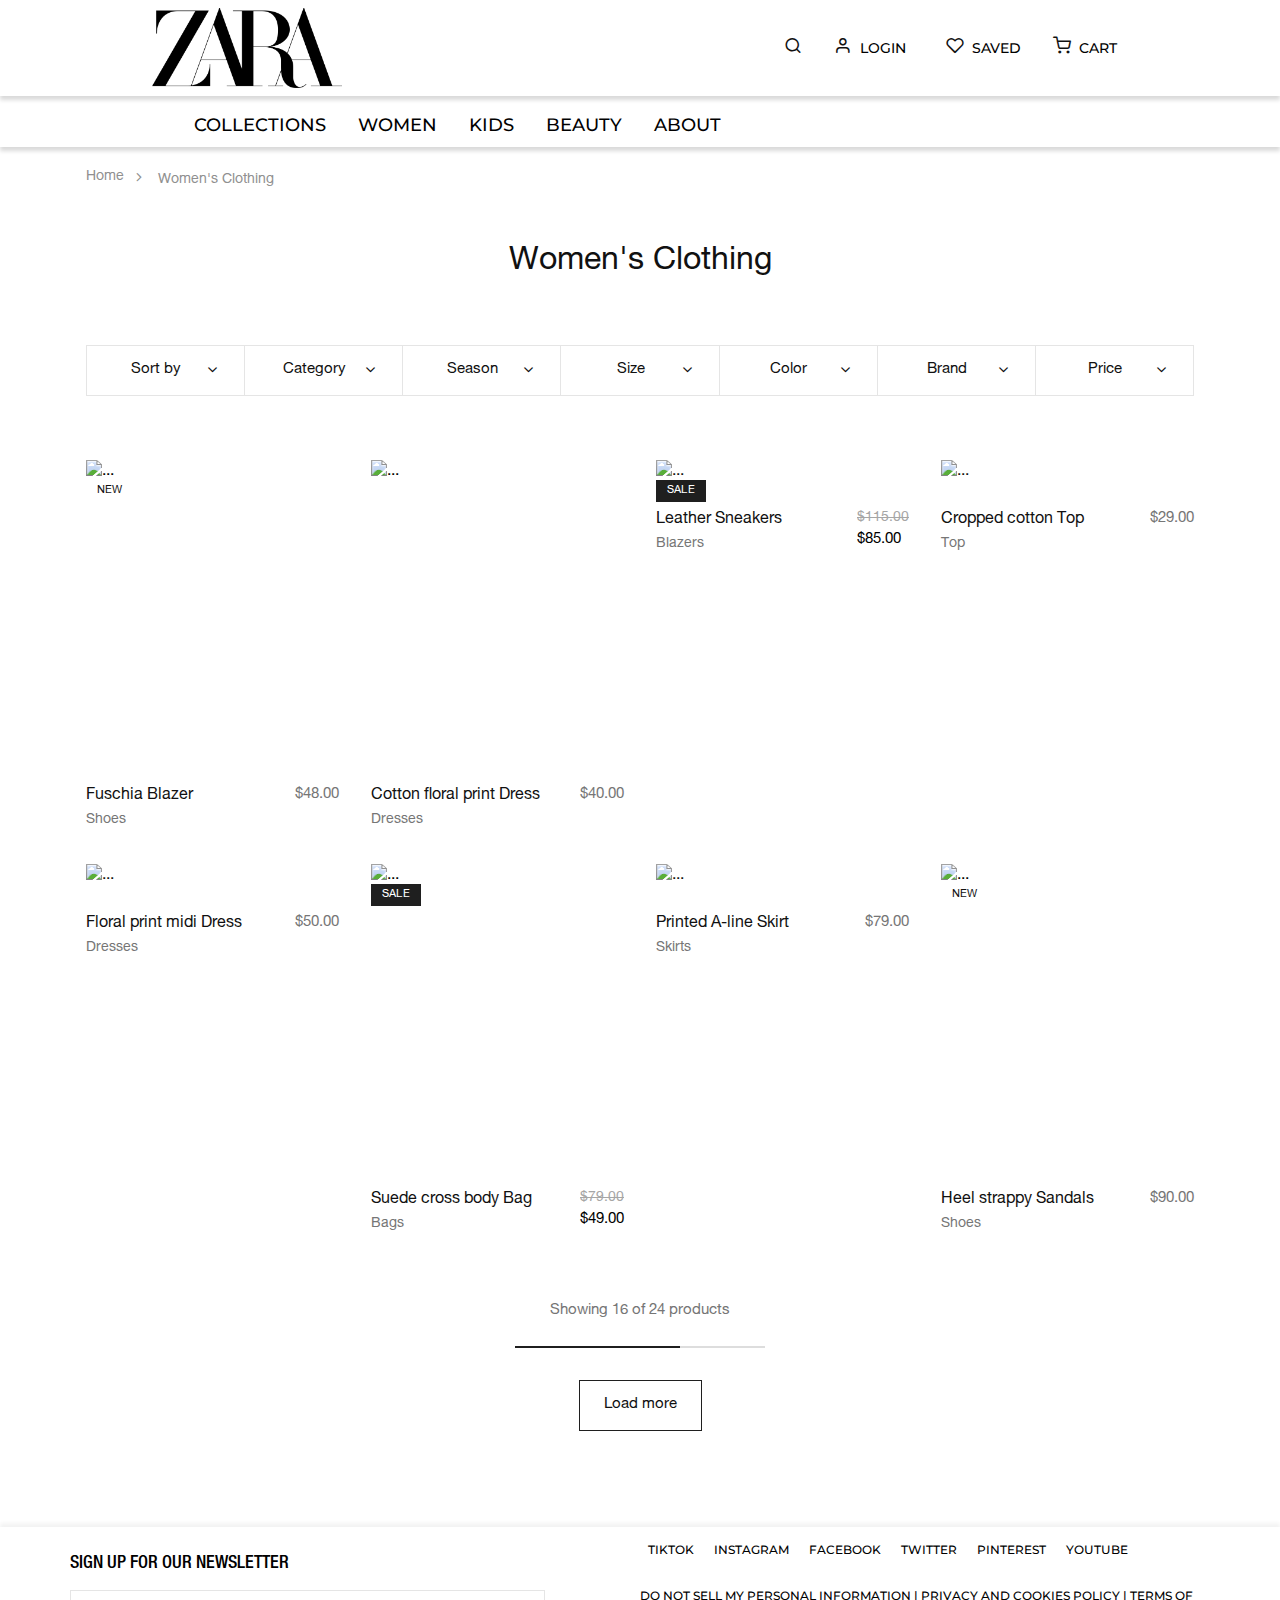
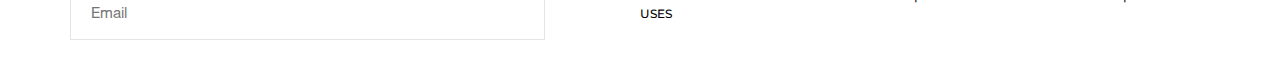
==== commit 916a652d: "More Blazers Changes" ====
--- a/blazers.html
+++ b/blazers.html
@@ -4,10 +4,20 @@
 <head>
   <!-- Required meta tags -->
   <meta charset="utf-8">
-  <meta name="viewport" content="width=device-width, initial-scale=1, shrink-to-fit=no">
-
-  <!--Zara Nav -->
-
+  <meta name="viewport" content="width=device-width, initial-scale=1">
+
+  <!-- Favicons -->
+  <link rel="icon" href="./images/logo.png">
+
+
+  <!-- Libs CSS -->
+  <link rel="stylesheet" href="./assets/libs/@fancyapps/fancybox/dist/jquery.fancybox.min.css">
+  <link rel="stylesheet" href="./assets/libs/@fortawesome/fontawesome-free/css/all.min.css">
+  <link rel="stylesheet" href="./assets/libs/flickity/dist/flickity.min.css">
+  <link rel="stylesheet" href="./assets/libs/highlightjs/styles/vs2015.css">
+  <link rel="stylesheet" href="./assets/libs/simplebar/dist/simplebar.min.css">
+  <link rel="stylesheet" href="./assets/libs/flickity-fade/flickity-fade.css">
+  <link rel="stylesheet" href="./assets/fonts/feather/feather.css">
 
   <!-- Bootstrap CSS -->
   <link href="https://cdn.jsdelivr.net/npm/bootstrap@5.1.1/dist/css/bootstrap.min.css" rel="stylesheet"
@@ -18,28 +28,14 @@
   <link rel="preconnect" href="https://fonts.googleapis.com">
   <link rel="preconnect" href="https://fonts.gstatic.com" crossorigin>
   <link href="https://fonts.googleapis.com/css2?family=Montserrat:wght@500&display=swap" rel="stylesheet">
+
+  <!--Theme CSS -->
+  <link rel="stylesheet" href="./assets/css/theme.css">
+
   <!-- ZARA CSS -->
   <link rel="stylesheet" href="zara.css">
 
   <title>Zara</title>
-
-  <!-- Favicons -->
-  <link rel="icon" href="./assets/img/favicons/favicon.ico">
-
-  <!-- Libs CSS -->
-  <link rel="stylesheet" href="./assets/libs/@fancyapps/fancybox/dist/jquery.fancybox.min.css">
-  <link rel="stylesheet" href="./assets/libs/@fortawesome/fontawesome-free/css/all.min.css">
-  <link rel="stylesheet" href="./assets/libs/flickity/dist/flickity.min.css">
-  <link rel="stylesheet" href="./assets/libs/highlightjs/styles/vs2015.css">
-  <link rel="stylesheet" href="./assets/libs/simplebar/dist/simplebar.min.css">
-  <link rel="stylesheet" href="./assets/libs/flickity-fade/flickity-fade.css">
-  <link rel="stylesheet" href="./assets/fonts/feather/feather.css">
-
-  <!-- Theme CSS -->
-  <link rel="stylesheet" href="./assets/css/theme.min.css">
-
-  <!-- <title>Shopper</title> -->
-
 </head>
 
 <body>
@@ -1554,669 +1550,366 @@
     </div>
   </div>
 
-
-
-  <!-- NAVBAR -->
-  <div class="navbar navbar-topbar navbar-expand-xl navbar-light bg-light">
-    <div class="container">
-
-      <!-- Promo -->
-      <div class="mr-xl-8">
-        <i class="fe fe-truck mr-2"></i> <span class="heading-xxxs">Free shipping worldwide</span>
-      </div>
+  <!--MOBILE NAV BAR-->
+
+  <nav class=" navbar navbar-expand navbar-light mobileonly ">
+    <div class="zaranav container">
+
+      <!-- Brand -->
+      <a class="px-4 pb-4" href="index.html"> <img class="img-fluid logo" src="./images/logo.png"></a>
+
+      <!-- Nav -->
+      <ul class="navbar-nav  d-md-flex ml-auto">
+        <li class="nav-item">
+          <a class="nav-link pb-2" data-toggle="modal" href="#modalSearch">
+            <i class="fe fe-search"></i>
+          </a>
+        </li>
+        <li class="nav-item pb-2 ml-lg-n4">
+          <a class="nav-link" data-toggle="modal" href="#modalShoppingCart">
+            <i class="fe fe-shopping-cart"></i>
+          </a>
+        </li>
+      </ul>
 
       <!-- Toggler -->
-      <button class="navbar-toggler" type="button" data-toggle="collapse" data-target="#topbarCollapse"
-        aria-controls="topbarCollapse" aria-expanded="false" aria-label="Toggle navigation">
+      <button class="navbar-toggler d-block px-4 pb-4" type="button" data-toggle="modal" data-target="#modalSidebar">
         <span class="navbar-toggler-icon"></span>
       </button>
-
-      <!-- Collapse -->
-      <div class="collapse navbar-collapse" id="topbarCollapse">
-
-        <!-- Nav -->
-        <ul class="nav nav-divided navbar-nav mr-auto">
-          <li class="nav-item dropdown">
-
-            <!-- Toggle -->
-            <a class="nav-link dropdown-toggle" data-toggle="dropdown" href="#">
-              <img class="mb-1 mr-1" src="./assets/img/flags/usa.svg" alt="..." /> United States
-            </a>
-
-            <!-- Menu -->
-            <div class="dropdown-menu minw-0">
-              <a class="dropdown-item" href="#!">
-                <img class="mb-1 mr-2" src="./assets/img/flags/usa.svg" alt="USA">United States
-              </a>
-              <a class="dropdown-item" href="#!">
-                <img class="mb-1 mr-2" src="./assets/img/flags/canada.svg" alt="Canada">Canada
-              </a>
-              <a class="dropdown-item" href="#!">
-                <img class="mb-1 mr-2" src="./assets/img/flags/germany.svg" alt="Germany">Germany
-              </a>
-            </div>
-
-          </li>
-          <li class="nav-item dropdown">
-
-            <!-- Toggle -->
-            <a class="nav-link dropdown-toggle" data-toggle="dropdown" href="#">USD</a>
-
-            <!-- Menu -->
-            <div class="dropdown-menu minw-0">
-              <a class="dropdown-item" href="#!">USD</a>
-              <a class="dropdown-item" href="#!">EUR</a>
-            </div>
-
-          </li>
-          <li class="nav-item dropdown">
-
-            <!-- Toggle -->
-            <a class="nav-link dropdown-toggle" data-toggle="dropdown" href="#">English</a>
-
-            <!-- Menu -->
-            <div class="dropdown-menu minw-0">
-              <a class="dropdown-item" href="#">English</a>
-              <a class="dropdown-item" href="#">French</a>
-              <a class="dropdown-item" href="#">German</a>
-            </div>
-
-          </li>
-        </ul>
-
-        <!-- Nav -->
-        <ul class="nav navbar-nav mr-8">
-          <li class="nav-item">
-            <a class="nav-link" href="./shipping-and-returns.html">Shipping</a>
-          </li>
-          <li class="nav-item">
-            <a class="nav-link" href="./faq.html">FAQ</a>
-          </li>
-          <li class="nav-item">
-            <a class="nav-link" href="./contact-us.html">Contact</a>
-          </li>
-        </ul>
-
-        <!-- Nav -->
-        <ul class="nav navbar-nav flex-row">
-          <li class="nav-item">
-            <a class="nav-link text-gray-350" href="#!">
-              <i class="fab fa-facebook-f"></i>
-            </a>
-          </li>
-          <li class="nav-item ml-xl-n4">
-            <a class="nav-link text-gray-350" href="#!">
-              <i class="fab fa-twitter"></i>
-            </a>
-          </li>
-          <li class="nav-item ml-xl-n4">
-            <a class="nav-link text-gray-350" href="#!">
-              <i class="fab fa-instagram"></i>
-            </a>
-          </li>
-          <li class="nav-item ml-xl-n4">
-            <a class="nav-link text-gray-350" href="#!">
-              <i class="fab fa-medium"></i>
-            </a>
-          </li>
-        </ul>
-
-      </div>
-    </div>
-  </div>
-
-
-  <!-- NAVBAR -->
-  <nav class="navbar navbar-expand-lg navbar-light bg-white border-bottom">
-    <div class="container">
-
-      <!-- Brand -->
-      <a class="navbar-brand" href="./overview.html">
-        Shopper.
-      </a>
-
-      <!-- Toggler -->
-      <button class="navbar-toggler" type="button" data-toggle="collapse" data-target="#navbarCollapse"
-        aria-controls="navbarCollapse" aria-expanded="false" aria-label="Toggle navigation">
-        <span class="navbar-toggler-icon"></span>
-      </button>
-
-      <!-- Collapse -->
-      <div class="collapse navbar-collapse" id="navbarCollapse">
-
-        <!-- Nav -->
-        <ul class="navbar-nav mx-auto">
-          <li class="nav-item dropdown">
-
-            <!-- Toggle -->
-            <a class="nav-link" data-toggle="dropdown" href="#">Home</a>
-
-            <!-- Menu -->
-            <div class="dropdown-menu">
-              <div class="card card-lg">
-                <div class="card-body">
-                  <ul class="list-styled font-size-sm">
-                    <li class="list-styled-item">
-                      <a class="list-styled-link" href="./index.html">Default</a>
-                    </li>
-                    <li class="list-styled-item">
-                      <a class="list-styled-link" href="./index-classic.html">Classic</a>
-                    </li>
-                    <li class="list-styled-item">
-                      <a class="list-styled-link" href="./index-fashion.html">Fashion</a>
-                    </li>
-                    <li class="list-styled-item">
-                      <a class="list-styled-link" href="./index-boxed.html">Boxed</a>
-                    </li>
-                    <li class="list-styled-item">
-                      <a class="list-styled-link" href="./index-simple.html">Simple</a>
-                    </li>
-                    <li class="list-styled-item">
-                      <a class="list-styled-link" href="./index-asymmetric.html">Asymmetric</a>
-                    </li>
-                    <li class="list-styled-item">
-                      <a class="list-styled-link" href="./index-sidenav.html">Sidenav</a>
-                    </li>
-                    <li class="list-styled-item">
-                      <a class="list-styled-link" href="./index-landing.html">Landing</a>
-                    </li>
-                  </ul>
-                </div>
-              </div>
-            </div>
-
-
-          </li>
-          <li class="nav-item dropdown position-static">
-
-            <!-- Toggle -->
-            <a class="nav-link" data-toggle="dropdown" href="#">Catalog</a>
-
-            <!-- Menu -->
-            <div class="dropdown-menu w-100">
-
-              <!-- Tabs -->
-              <form class="mb-2 mb-lg-0 border-bottom-lg">
-                <div class="container">
-                  <div class="row">
-                    <div class="col-12">
-
-                      <!-- Nav -->
-                      <nav class="nav nav-tabs nav-overflow font-size-xs border-bottom border-bottom-lg-0">
-                        <a class="nav-link text-uppercase active" data-toggle="tab" href="#navTab">
-                          Women
-                        </a>
-                        <a class="nav-link text-uppercase" data-toggle="tab" href="#navTab">
-                          Men
-                        </a>
-                        <a class="nav-link text-uppercase" data-toggle="tab" href="#navTab">
-                          Kids
-                        </a>
-                      </nav>
-
-                    </div>
-                  </div>
-                </div>
-              </form>
-
-              <!-- Tab content -->
-              <div class="card card-lg">
-                <div class="card-body">
-                  <div class="tab-content">
-                    <div class="tab-pane fade show active" id="navTab">
-                      <div class="container">
-                        <div class="row">
-                          <div class="col-6 col-md">
-
-                            <!-- Heading -->
-                            <div class="mb-5 font-weight-bold">Clothing</div>
-
-                            <!-- Links -->
-                            <ul class="list-styled mb-6 mb-md-0 font-size-sm">
-                              <li class="list-styled-item">
-                                <a class="list-styled-link" href="./shop.html">All Clothing</a>
-                              </li>
-                              <li class="list-styled-item">
-                                <a class="list-styled-link" href="./shop.html">Blouses & Shirts</a>
-                              </li>
-                              <li class="list-styled-item">
-                                <a class="list-styled-link" href="./shop.html">Coats & Jackets</a>
-                              </li>
-                              <li class="list-styled-item">
-                                <a class="list-styled-link" href="./shop.html">Dresses</a>
-                              </li>
-                              <li class="list-styled-item">
-                                <a class="list-styled-link" href="./shop.html">Hoodies & Sweats</a>
-                              </li>
-                              <li class="list-styled-item">
-                                <a class="list-styled-link" href="./shop.html">Denim</a>
-                              </li>
-                              <li class="list-styled-item">
-                                <a class="list-styled-link" href="./shop.html">Jeans</a>
-                              </li>
-                              <li class="list-styled-item">
-                                <a class="list-styled-link" href="./shop.html">Jumpers & Cardigans</a>
-                              </li>
-                              <li class="list-styled-item">
-                                <a class="list-styled-link" href="./shop.html">Leggings</a>
-                              </li>
-                            </ul>
-
-                          </div>
-                          <div class="col-6 col-md">
-
-                            <!-- Heading -->
-                            <div class="mb-5 font-weight-bold">Shoes & Boots</div>
-
-                            <!-- Links -->
-                            <ul class="list-styled mb-6 mb-md-0 font-size-sm">
-                              <li class="list-styled-item">
-                                <a class="list-styled-link" href="./shop.html">All Shoes & Boots</a>
-                              </li>
-                              <li class="list-styled-item">
-                                <a class="list-styled-link" href="./shop.html">Branded Shoes</a>
-                              </li>
-                              <li class="list-styled-item">
-                                <a class="list-styled-link" href="./shop.html">Boots</a>
-                              </li>
-                              <li class="list-styled-item">
-                                <a class="list-styled-link" href="./shop.html">Heels</a>
-                              </li>
-                              <li class="list-styled-item">
-                                <a class="list-styled-link" href="./shop.html">Trainers</a>
-                              </li>
-                              <li class="list-styled-item">
-                                <a class="list-styled-link" href="./shop.html">Sandals</a>
-                              </li>
-                              <li class="list-styled-item">
-                                <a class="list-styled-link" href="./shop.html">Shoes</a>
-                              </li>
-                              <li class="list-styled-item">
-                                <a class="list-styled-link" href="./shop.html">Wide Fit Shoes</a>
-                              </li>
-                            </ul>
-
-                          </div>
-                          <div class="col-6 col-md">
-
-                            <!-- Heading -->
-                            <div class="mb-5 font-weight-bold">Bags & Accessories</div>
-
-                            <!-- Links -->
-                            <ul class="list-styled mb-0 font-size-sm">
-                              <li class="list-styled-item">
-                                <a class="list-styled-link" href="./shop.html">All Bags & Accessories</a>
-                              </li>
-                              <li class="list-styled-item">
-                                <a class="list-styled-link" href="./shop.html">Accessories</a>
-                              </li>
-                              <li class="list-styled-item">
-                                <a class="list-styled-link" href="./shop.html">Bags & Purses</a>
-                              </li>
-                              <li class="list-styled-item">
-                                <a class="list-styled-link" href="./shop.html">Luggage</a>
-                              </li>
-                              <li class="list-styled-item">
-                                <a class="list-styled-link" href="./shop.html">Belts</a>
-                              </li>
-                              <li class="list-styled-item">
-                                <a class="list-styled-link" href="./shop.html">Hats</a>
-                              </li>
-                              <li class="list-styled-item">
-                                <a class="list-styled-link" href="./shop.html">Hair Accessories</a>
-                              </li>
-                              <li class="list-styled-item">
-                                <a class="list-styled-link" href="./shop.html">Jewellery</a>
-                              </li>
-                              <li class="list-styled-item">
-                                <a class="list-styled-link" href="./shop.html">Travel Accessories</a>
-                              </li>
-                            </ul>
-
-                          </div>
-                          <div class="col-6 col-md">
-
-                            <!-- Heading -->
-                            <div class="mb-5 font-weight-bold">Collections</div>
-
-                            <!-- Links -->
-                            <ul class="list-styled mb-0 font-size-sm">
-                              <li class="list-styled-item">
-                                <a class="list-styled-link" href="./shop.html">All Collections</a>
-                              </li>
-                              <li class="list-styled-item">
-                                <a class="list-styled-link" href="./shop.html">Occasionwear</a>
-                              </li>
-                              <li class="list-styled-item">
-                                <a class="list-styled-link" href="./shop.html">Going Out</a>
-                              </li>
-                              <li class="list-styled-item">
-                                <a class="list-styled-link" href="./shop.html">Workwear</a>
-                              </li>
-                              <li class="list-styled-item">
-                                <a class="list-styled-link" href="./shop.html">Holiday Shop</a>
-                              </li>
-                              <li class="list-styled-item">
-                                <a class="list-styled-link" href="./shop.html">Jean Fit Guide</a>
-                              </li>
-                            </ul>
-
-                          </div>
-                          <div class="col-4 d-none d-lg-block">
-
-                            <!-- Card -->
-                            <div class="card">
-
-                              <!-- Image -->
-                              <img class="card-img" src="./Images/Gingham Blazer.jpg" alt="...">
-
-                              <!-- Overlay -->
-                              <div class="card-img-overlay bg-dark-0 bg-hover align-items-center">
-                                <div class="text-center">
-                                  <a class="btn btn-white stretched-link" href="./shop.html">
-                                    Shop Sweaters <i class="fe fe-arrow-right ml-2"></i>
-                                  </a>
-                                </div>
-                              </div>
-
-                            </div>
-
+      <div class="modal fixed-right fade" id="modalSidebar" tabindex="-1" role="dialog" aria-hidden="true">
+        <div class="modal-dialog modal-dialog-vertical" role="document">
+          <div class="modal-content">
+
+            <!-- Close -->
+            <button type="button" class="close" data-dismiss="modal" aria-label="Close">
+              <i class="fe fe-x" aria-hidden="true"></i>
+            </button>
+
+            <!-- Body -->
+            <div class="modal-body my-auto">
+
+              <!-- Nav -->
+              <ul class="nav nav-vertical nav-unstyled font-size-h2" id="sidebarNav">
+                <li class="nav-item">
+
+                  <!-- Toggle -->
+                  <a class="nav-link dropdown-toggle navtext" data-toggle="collapse" href="#sidebarHome">
+                    COLLECTIONS
+                  </a>
+
+                  <!-- Toggle -->
+                  <a class="nav-link dropdown-toggle navtext" data-toggle="collapse" href="#sidebarCatalog">
+                    WOMEN
+                  </a>
+
+                  <!-- Collapse -->
+                  <div class="collapse" id="sidebarCatalog" data-parent="#sidebarNav">
+                    <div class="row">
+                      <div class="col-12 py-3">
+
+                        <!-- Heading -->
+                        <div class="dropdownbox">
+                          <h6 class="mobiledropdownbold px-2 pt-4 dropdown-toggle">New!
+                          </h6>
+                        </div>
+                        <div class="dropdownbox">
+                          <h6 class="mobiledropdownbold px-2 pt-4 dropdown-toggle">Best Sellers</h6>
+                        </div>
+                        <div class="dropdownbox">
+                          <h6 class="mobiledropdownbold px-2 pt-4 dropdown-toggle">Collections</h6>
+                        </div>
+                        <div class="dropdownbox">
+                          <div class="mobiledropdownbold px-2 pt-4 dropdown-toggle">SHOP BY CATEGORY
                           </div>
                         </div>
+
+                        <!-- Links -->
+                        <ul class="list-styled font-size-lg">
+                          <li class="list-styled-item dropdownbox">
+                            <a class="list-styled-link mobiledropdown" href="./">Tops</a>
+                          </li>
+                          <li class="list-styled-item dropdownbox">
+                            <a class="list-styled-link mobiledropdown" href="./">T-Shirts</a>
+                          </li>
+                          <li class="list-styled-item dropdownbox">
+                            <a class="list-styled-link mobiledropdown" href="./">Shirts</a>
+                          </li>
+                          <li class="list-styled-item dropdownbox">
+                            <a class="list-styled-link mobiledropdown" href="./">Knitwear</a>
+                          </li>
+                          <li class="list-styled-item dropdownbox">
+                            <a class="list-styled-link mobiledropdown" href="./">Jackets/Blazers</a>
+                          </li>
+                          <li class="list-styled-item dropdownbox">
+                            <a class="list-styled-link mobiledropdown" href="./">Skirts/Shorts</a>
+                          </li>
+                          <li class="list-styled-item dropdownbox">
+                            <a class="list-styled-link mobiledropdown" href="./">Dresses/Jumpsuits</a>
+                          </li>
+                          <li class="list-styled-item dropdownbox">
+                            <a class="list-styled-link mobiledropdown" href="./">Jumpers & Cardigans</a>
+                          </li>
+                          <li class="list-styled-item dropdownbox">
+                            <a class="list-styled-link mobiledropdown" href="./">Hoodies/Sweatshirts</a>
+                          </li>
+                          <li class="list-styled-item dropdownbox">
+                            <a class="list-styled-link mobiledropdown" href="./">Coats/Trenches</a>
+                          </li>
+                          <li class="list-styled-item dropdownbox">
+                            <a class="list-styled-link mobiledropdown" href="">Sets</a>
+                          </li>
+                          <li class="list-styled-item dropdownbox">
+                            <a class="list-styled-link mobiledropdown" href="">Jeans</a>
+                          </li>
+                          <li class="list-styled-item dropdownbox">
+                            <a class="list-styled-link mobiledropdown" href="">Suits</a>
+                          </li>
+                          <li class="list-styled-item dropdownbox">
+                            <a class="list-styled-link mobiledropdown" href="">Lingerie</a>
+                          </li>
+                          <li class="list-styled-item dropdownbox">
+                            <a class="list-styled-link mobiledropdown" href="">Bags</a>
+                          </li>
+                          <li class="list-styled-item dropdownbox">
+                            <a class="list-styled-link mobiledropdown" href="">Shoes</a>
+                          </li>
+                          <li class="list-styled-item dropdownbox">
+                            <a class="list-styled-link mobiledropdown" href="">Accessories</a>
+                          </li>
+                        </ul>
+                      </div>
+                    </div>
+                  </div>
+
+                  <a class="nav-link dropdown-toggle navtext" data-toggle="collapse" href="#sidebarCatalog">
+                    MEN
+                  </a>
+                  <a class="nav-link dropdown-toggle navtext" data-toggle="collapse" href="#sidebarCatalog">
+                    KIDS
+                  </a>
+                  <a class="nav-link dropdown-toggle navtext" data-toggle="collapse" href="#sidebarCatalog">
+                    BEAUTY
+                  </a>
+                  <a class="nav-link dropdown-toggle navtext" data-toggle="collapse" href="#sidebarCatalog">
+                    ABOUT
+                  </a>
+
+
+
+
+            </div>
+
+            <!-- Body -->
+            <div class="moda-body px-10 py-9">
+
+              <!-- Social links -->
+              <ul class="list-inline">
+                <li class="list-inline-item">
+                  <a class="text-gray-350" href="#!">
+                    <i class="fab fa-facebook-f"></i>
+                  </a>
+                </li>
+                <li class="list-inline-item">
+                  <a class="text-gray-350" href="#!">
+                    <i class="fab fa-youtube"></i>
+                  </a>
+                </li>
+                <li class="list-inline-item">
+                  <a class="text-gray-350" href="#!">
+                    <i class="fab fa-twitter"></i>
+                  </a>
+                </li>
+                <li class="list-inline-item">
+                  <a class="text-gray-350" href="#!">
+                    <i class="fab fa-instagram"></i>
+                  </a>
+                </li>
+                <li class="list-inline-item">
+                  <a class="text-gray-350" href="#!">
+                    <i class="fab fa-pinterest-p"></i>
+                  </a>
+                </li>
+              </ul>
+              </ul>
+            </div>
+  </nav>
+
+
+  <nav class="navbar nav-unstyled navbar-expand-md navbar-default d-block mobilegoaway">
+    <!--Top Nav Bar-->
+    <nav class="zaranav mb-2 mobilegoaway">
+      <div class="container-fluid d-flex">
+        <div class="col-md-3 offset-md-1">
+          <a class="icon nav-link active" href="index.html"> <img class="img-fluid logo" src="./images/logo.png"></a>
+          <div class="collapse navbar-collapse" id="navbarCollapse">
+          </div>
+        </div>
+        <div class="col-md-4 offset-md-3 offsetright-md-1 justify-content-end">
+          <ul class="navbar-nav d-none d-md-flex ml-auto">
+            <li class="nav-item">
+              <a class="nav-link" data-toggle="modal" href="#modalSearch">
+                <i class="fe fe-search px-2"></i>
+              </a>
+            </li>
+            <li class="nav-item ml-lg-n4">
+              <a class="nav-link" href="./account-orders.html">
+                <i class="fe fe-user px-2"><span class="px-2 mb-2 navtexttop">LOGIN</span></i>
+              </a>
+            </li>
+            <li class="nav-item ml-lg-n4">
+              <a class="nav-link" href="./account-wishlist.html">
+                <i class="fe fe-heart px-2"><span class="px-2 navtexttop">SAVED</span></i>
+              </a>
+            </li>
+            <li class="nav-item ml-lg-n4">
+              <a class="nav-link" data-toggle="modal" href="#modalShoppingCart">
+                <i class="fe fe-shopping-cart"><span class="px-2 navtexttop">CART</span></i>
+              </a>
+            </li>
+          </ul>
+          <form class="d-block">
+          </form>
+        </div>
+      </div>
+      </div>
+      </div>
+    </nav>
+
+
+    <!--Second Nav Bar-->
+    <nav class="zaranav zaradropdown mobilegoaway">
+      <div class="container zaradropdown">
+        <div class=" zaradropdown collapse navbar-collapse" id="navbarCollapse">
+          <ul class=" zaradropdown navbar-nav mx-auto me-auto mb-5 mb-md-0 col-md-10 offset-md-2 text-center">
+            <!--Collections Drop Down-->
+            <li class="nav-item dropdown zaradropdown position-static hovered">
+              <a class="nav-link active navtext px-4 ps-5 ms-5" aria-current="page" data-toggle="dropdown" href="#"
+                aria-expanded="true">COLLECTIONS</a>
+            </li>
+
+            <!--Women Dropdown Section-->
+
+            <li class="nav-item dropdown position-static hovered">
+              <a class="nav-link active navtext px-4" aria-current="page" data-toggle="dropdown" href="#"
+                aria-expanded="true">WOMEN</a>
+              <!-- Menu -->
+              <div class="dropdown-menu w-100 mobilegoaway">
+
+
+                <div class="dropdown-menu show" style="min-width: 650px;">
+                  <div class="card card-lg">
+                    <div class="card-body">
+                      <div class="row">
+                        <div class="col-4">
+
+                          <!-- Heading -->
+                          <div class="mb-5 newslettertextmobile px-4 ">Shop by Category</div>
+
+                          <!-- Links -->
+                          <ul class="list-styled mb-6 mb-md-0 mt-1 font-size-sm px-4">
+                            <li class="list-styled-item">
+                              <a class="list-styled-link dropdowntext" href="../shop.html">Tops</a>
+                            </li>
+                            <li class="list-styled-item">
+                              <a class="list-styled-link dropdowntext" href="../shop.html">T-Shirts</a>
+                            </li>
+                            <li class="list-styled-item">
+                              <a class="list-styled-link dropdowntext" href="../shop.html">Shirts</a>
+                            </li>
+                            <li class="list-styled-item">
+                              <a class="list-styled-link dropdowntext" href="../shop.html">Knitwear</a>
+                            </li>
+                            <li class="list-styled-item">
+                              <a class="list-styled-link dropdowntext" href="../shop.html">Jackets/Blazers</a>
+                            </li>
+                            <li class="list-styled-item">
+                              <a class="list-styled-link dropdowntext" href="../shop.html">Skirts/Shorts</a>
+                            </li>
+                            <li class="list-styled-item">
+                              <a class="list-styled-link dropdowntext" href="../shop.html">Dresses/Jumpsuits</a>
+                            </li>
+                            <li class="list-styled-item">
+                              <a class="list-styled-link dropdowntext " href="../shop.html">Hoodies/Sweatshirts</a>
+                            </li>
+                          </ul>
+
+                          <!-- Heading -->
+
+
+                        </div>
+                        <div class="col-3">
+
+                          <!-- Heading -->
+                          <ul class="list-styled mt-6 pt-6 pe-4">
+                            <li class="list-styled-item">
+                              <a class="list-styled-link dropdowntext" href="../shop.html">Coats/Trenches</a>
+                            </li>
+                            <li class="list-styled-item ">
+                              <a class="list-styled-link dropdowntext" href="../shop.html">Sets</a>
+                            </li>
+                            <li class="list-styled-item">
+                              <a class="list-styled-link dropdowntext" href="../shop.html">Jeans</a>
+                            </li>
+                            <li class="list-styled-item">
+                              <a class="list-styled-link dropdowntext" href="../shop.html">Suits</a>
+                            </li>
+                            <li class="list-styled-item">
+                              <a class="list-styled-link dropdowntext" href="../shop.html">Lingerie</a>
+                            </li>
+                            <li class="list-styled-item">
+                              <a class="list-styled-link dropdowntext" href="../shop.html">Bags</a>
+                            </li>
+                            <li class="list-styled-item ">
+                              <a class="list-styled-link dropdowntext" href="../shop.html">Shoes</a>
+                            </li>
+                          </ul>
+                        </div>
+                        <div class="col-5 px-5">
+
+                          <!-- Links -->
+                          <!-- Heading -->
+                          <div class="mb-0 font-weight-bold newslettertextmobile">NEW</div>
+                          <p class="dropdowntext">Snag these fresh new arrivals</p>
+
+                          <!-- Heading -->
+                          <div class="mb-0 font-weight-bold newslettertextmobile">BEST SELLERS</div>
+                          <p class="dropdowntext">Check out our favorite styles</p>
+                          <!-- Heading -->
+                          <div class="mb-0 newslettertextmobile">COLLECTIONS</div>
+                          <p class="dropdowntext">Shop our collection lookbooks</p>
+
+                          <!-- Heading -->
+                          <div class="mb-0 font-weight-bold newslettertextmobile">FALL/WINTER 2021</div>
+                          <p class="dropdowntext">Get cozy in our fall collection</p>
+
+
+                        </div>
                       </div>
                     </div>
                   </div>
                 </div>
-              </div>
-
-            </div>
-
-
-          </li>
-          <li class="nav-item dropdown">
-
-            <!-- Toggle -->
-            <a class="nav-link" data-toggle="dropdown" href="#">Shop</a>
-
-            <!-- Menu -->
-            <div class="dropdown-menu" style="min-width: 650px;">
-              <div class="card card-lg">
-                <div class="card-body">
-                  <div class="row">
-                    <div class="col">
-
-                      <!-- Heading -->
-                      <div class="mb-5 font-weight-bold">Shop</div>
-
-                      <!-- Links -->
-                      <ul class="list-styled mb-7 font-size-sm">
-                        <li class="list-styled-item">
-                          <a class="list-styled-link" href="./shop.html">Default</a>
-                        </li>
-                        <li class="list-styled-item">
-                          <a class="list-styled-link" href="./shop-topbar.html">Topbar</a>
-                        </li>
-                        <li class="list-styled-item">
-                          <a class="list-styled-link" href="./shop-collapse.html">Collapse</a>
-                        </li>
-                        <li class="list-styled-item">
-                          <a class="list-styled-link" href="./shop-simple.html">Simple</a>
-                        </li>
-                        <li class="list-styled-item">
-                          <a class="list-styled-link" href="./shop-masonry.html">Masonry</a>
-                        </li>
-                      </ul>
-
-                      <!-- Heading -->
-                      <div class="mb-5 font-weight-bold">Product</div>
-
-                      <!-- Links -->
-                      <ul class="list-styled font-size-sm">
-                        <li class="list-styled-item">
-                          <a class="list-styled-link" href="./product.html">Default</a>
-                        </li>
-                        <li class="list-styled-item">
-                          <a class="list-styled-link" href="./product-images-left.html">Images Left</a>
-                        </li>
-                        <li class="list-styled-item">
-                          <a class="list-styled-link" href="./product-image-grid.html">Image Grid</a>
-                        </li>
-                        <li class="list-styled-item">
-                          <a class="list-styled-link" href="./product-image-slider.html">Image Slider</a>
-                        </li>
-                        <li class="list-styled-item">
-                          <a class="list-styled-link" href="./product-images-stacked.html">Images Stacked</a>
-                        </li>
-                      </ul>
-
-                    </div>
-                    <div class="col">
-
-                      <!-- Heading -->
-                      <div class="mb-5 font-weight-bold">Support</div>
-
-                      <!-- Links -->
-                      <ul class="list-styled mb-7 font-size-sm">
-                        <li class="list-styled-item">
-                          <a class="list-styled-link" href="./shopping-cart.html">Shopping Cart</a>
-                        </li>
-                        <li class="list-styled-item">
-                          <a class="list-styled-link" href="./checkout.html">Checkout</a>
-                        </li>
-                        <li class="list-styled-item">
-                          <a class="list-styled-link" href="./order-completed.html">Order Completed</a>
-                        </li>
-                        <li class="list-styled-item">
-                          <a class="list-styled-link" href="./shipping-and-returns.html">Shipping & Returns</a>
-                        </li>
-                      </ul>
-
-                      <!-- Heading -->
-                      <div class="mb-5 font-weight-bold">Account</div>
-
-                      <!-- Links -->
-                      <ul class="list-styled font-size-sm">
-                        <li class="list-styled-item">
-                          <a class="list-styled-link" href="./account-order.html">Order</a>
-                        </li>
-                        <li class="list-styled-item">
-                          <a class="list-styled-link" href="./account-orders.html">Orders</a>
-                        </li>
-                        <li class="list-styled-item">
-                          <a class="list-styled-link" href="./account-wishlist.html">Wishlist</a>
-                        </li>
-                        <li class="list-styled-item">
-                          <a class="list-styled-link" href="./account-personal-info.html">Personal Info</a>
-                        </li>
-                        <li class="list-styled-item">
-                          <a class="list-styled-link" href="./account-address.html">Addresses</a>
-                        </li>
-                        <li class="list-styled-item">
-                          <a class="list-styled-link" href="./account-address-edit.html">Addresses: New</a>
-                        </li>
-                      </ul>
-
-                    </div>
-                    <div class="col">
-
-                      <!-- Links -->
-                      <ul class="list-styled mb-7 font-size-sm">
-                        <li class="list-styled-item">
-                          <a class="list-styled-link" href="./account-payment.html">Payment</a>
-                        </li>
-                        <li class="list-styled-item">
-                          <a class="list-styled-link" href="./account-payment-edit.html">Payment: New</a>
-                        </li>
-                        <li class="list-styled-item">
-                          <a class="list-styled-link" href="./account-payment-choose.html">Payment: Choose</a>
-                        </li>
-                        <li class="list-styled-item">
-                          <a class="list-styled-link" href="./auth.html">Auth</a>
-                        </li>
-                      </ul>
-
-                      <!-- Heading -->
-                      <div class="mb-5 font-weight-bold">Modals</div>
-
-                      <!-- Links -->
-                      <ul class="list-styled font-size-sm">
-                        <li class="list-styled-item">
-                          <a class="list-styled-link" data-toggle="modal" href="#modalNewsletterHorizontal">
-                            Newsletter: Horizontal
-                          </a>
-                        </li>
-                        <li class="list-styled-item">
-                          <a class="list-styled-link" data-toggle="modal" href="#modalNewsletterVertical">
-                            Newsletter: Vertical
-                          </a>
-                        </li>
-                        <li class="list-styled-item">
-                          <a class="list-styled-link" data-toggle="modal" href="#modalProduct">
-                            Product
-                          </a>
-                        </li>
-                        <li class="list-styled-item">
-                          <a class="list-styled-link" data-toggle="modal" href="#modalSearch">
-                            Search
-                          </a>
-                        </li>
-                        <li class="list-styled-item">
-                          <a class="list-styled-link" data-toggle="modal" href="#modalShoppingCart">
-                            Shopping Cart
-                          </a>
-                        </li>
-                        <li class="list-styled-item">
-                          <a class="list-styled-link" data-toggle="modal" href="#modalSizeChart">
-                            Size Chart
-                          </a>
-                        </li>
-                        <li class="list-styled-item">
-                          <a class="list-styled-link" data-toggle="modal" href="#modalWaitList">
-                            Wait List
-                          </a>
-                        </li>
-                      </ul>
-
-                    </div>
-                  </div>
-                </div>
-              </div>
-            </div>
-
-
-          </li>
-          <li class="nav-item dropdown">
-
-            <!-- Toggle -->
-            <a class="nav-link" data-toggle="dropdown" href="#">Pages</a>
-
-            <!-- Menu -->
-            <div class="dropdown-menu">
-              <div class="card card-lg">
-                <div class="card-body">
-                  <ul class="list-styled font-size-sm">
-                    <li class="list-styled-item">
-                      <a class="list-styled-link" href="./about.html">About</a>
-                    </li>
-                    <li class="list-styled-item">
-                      <a class="list-styled-link" href="./contact-us.html">Contact Us</a>
-                    </li>
-                    <li class="list-styled-item">
-                      <a class="list-styled-link" href="./store-locator.html">Store Locator</a>
-                    </li>
-                    <li class="list-styled-item">
-                      <a class="list-styled-link" href="./faq.html">FAQ</a>
-                    </li>
-                    <li class="list-styled-item">
-                      <a class="list-styled-link" href="./coming-soon.html">Coming Soon</a>
-                    </li>
-                    <li class="list-styled-item">
-                      <a class="list-styled-link" href="./404.html">404</a>
-                    </li>
-                  </ul>
-                </div>
-              </div>
-            </div>
-
-
-          </li>
-          <li class="nav-item dropdown">
-
-            <!-- Toggle -->
-            <a class="nav-link" data-toggle="dropdown" href="#">Blog</a>
-
-            <!-- Menu -->
-            <div class="dropdown-menu">
-              <div class="card card-lg">
-                <div class="card-body">
-                  <ul class="list-styled font-size-sm">
-                    <li class="list-styled-item">
-                      <a class="list-styled-link" href="./blog.html">Blog</a>
-                    </li>
-                    <li class="list-styled-item">
-                      <a class="list-styled-link" href="./blog-post.html">Blog Post</a>
-                    </li>
-                  </ul>
-                </div>
-              </div>
-            </div>
-
-
-          </li>
-          <li class="nav-item">
-            <a class="nav-link" href="docs/getting-started.html">Docs</a>
-          </li>
-        </ul>
-
-        <!-- Nav -->
-        <ul class="navbar-nav flex-row">
-          <li class="nav-item">
-            <a class="nav-link" data-toggle="modal" href="#modalSearch">
-              <i class="fe fe-search"></i>
-            </a>
-          </li>
-          <li class="nav-item ml-lg-n4">
-            <a class="nav-link" href="./account-orders.html">
-              <i class="fe fe-user"></i>
-            </a>
-          </li>
-          <li class="nav-item ml-lg-n4">
-            <a class="nav-link" href="./account-wishlist.html">
-              <i class="fe fe-heart"></i>
-            </a>
-          </li>
-          <li class="nav-item ml-lg-n4">
-            <a class="nav-link" data-toggle="modal" href="#modalShoppingCart">
-              <span data-cart-items="2">
-                <i class="fe fe-shopping-cart"></i>
-              </span>
-            </a>
-          </li>
-        </ul>
-
+
+
+            </li>
+
+
+            <li class="nav-item">
+              <a class="icon nav-link active navtext px-4" href="">KIDS</a>
+            </li>
+            <li class="nav-item">
+              <a class="icon nav-link active navtext px-4" href="">BEAUTY</a>
+            </li>
+            <li class="nav-item">
+              <a class="icon nav-link active navtext px-4" href="">ABOUT</a>
+            </li>
+          </ul>
+          <form class="d-block">
+          </form>
+        </div>
       </div>
-
-    </div>
+      </div>
+    </nav>
   </nav>
-
-
-  <!-- PROMO -->
-  <div class="py-3 bg-dark bg-pattern @@classList">
-    <div class="container">
-      <div class="row">
-        <div class="col-12">
-
-          <!-- Text -->
-          <div class="text-center text-white">
-            <span class="heading-xxs letter-spacing-xl">
-              ⚡️ Happy Holiday Deals on Everything ⚡️
-            </span>
-          </div>
-
-        </div>
-      </div>
-    </div>
-  </div>
 
 
   <!-- BREADCRUMB -->
@@ -3536,186 +3229,32 @@
   </section>
 
   <!-- FOOTER -->
-  <footer class="bg-dark bg-cover @@classList" style="background-image: url(./assets/img/patterns/pattern-2.svg)">
-    <div class="py-12 border-bottom border-gray-700">
-      <div class="container">
-        <div class="row justify-content-center">
-          <div class="col-12 col-md-10 col-lg-8 col-xl-6">
-
-            <!-- Heading -->
-            <h5 class="mb-7 text-center text-white">Want style Ideas and Treats?</h5>
-
-            <!-- Form -->
-            <form class="mb-11">
-              <div class="form-row align-items-start">
-                <div class="col">
-                  <input type="email" class="form-control form-control-gray-700 form-control-lg"
-                    placeholder="Enter Email *">
-                </div>
-                <div class="col-auto">
-                  <button type="submit" class="btn btn-gray-500 btn-lg">Subscribe</button>
-                </div>
-              </div>
-            </form>
-
+  <footer class="footer mt-auto py-3 zarafooter nohorizontalscroll">
+    <div class="container">
+      <div class="row">
+        <div class="col-md-5 nopadding align-items-md-end">
+          <div class="newslettertextmobile pt-3 pb-md-3">SIGN UP FOR OUR
+            NEWSLETTER</div>
+          <div class="form-group">
+            <input class="form-control form-control-sm" id="checkoutBillingEmail" type="email" placeholder="Email"
+              required="">
           </div>
         </div>
-        <div class="row">
-          <div class="col-12 col-md-3">
-
-            <!-- Heading -->
-            <h4 class="mb-6 text-white">Shopper.</h4>
-
-            <!-- Social -->
-            <ul class="list-unstyled list-inline mb-7 mb-md-0">
-              <li class="list-inline-item">
-                <a href="#!" class="text-gray-350">
-                  <i class="fab fa-facebook-f"></i>
-                </a>
-              </li>
-              <li class="list-inline-item">
-                <a href="#!" class="text-gray-350">
-                  <i class="fab fa-youtube"></i>
-                </a>
-              </li>
-              <li class="list-inline-item">
-                <a href="#!" class="text-gray-350">
-                  <i class="fab fa-twitter"></i>
-                </a>
-              </li>
-              <li class="list-inline-item">
-                <a href="#!" class="text-gray-350">
-                  <i class="fab fa-instagram"></i>
-                </a>
-              </li>
-              <li class="list-inline-item">
-                <a href="#!" class="text-gray-350">
-                  <i class="fab fa-medium"></i>
-                </a>
-              </li>
-            </ul>
-
-          </div>
-          <div class="col-6 col-sm">
-
-            <!-- Heading -->
-            <h6 class="heading-xxs mb-4 text-white">
-              Support
-            </h6>
-
-            <!-- Links -->
-            <ul class="list-unstyled mb-7 mb-sm-0">
-              <li>
-                <a class="text-gray-300" href="./contact-us.html">Contact Us</a>
-              </li>
-              <li>
-                <a class="text-gray-300" href="./faq.html">FAQs</a>
-              </li>
-              <li>
-                <a class="text-gray-300" data-toggle="modal" href="#modalSizeChart">Size Guide</a>
-              </li>
-              <li>
-                <a class="text-gray-300" href="./shipping-and-returns.html">Shipping & Returns</a>
-              </li>
-            </ul>
-
-          </div>
-          <div class="col-6 col-sm">
-
-            <!-- Heading -->
-            <h6 class="heading-xxs mb-4 text-white">
-              Shop
-            </h6>
-
-            <!-- Links -->
-            <ul class="list-unstyled mb-7 mb-sm-0">
-              <li>
-                <a class="text-gray-300" href="./shop.html">Men's Shopping</a>
-              </li>
-              <li>
-                <a class="text-gray-300" href="./shop.html">Women's Shopping</a>
-              </li>
-              <li>
-                <a class="text-gray-300" href="./shop.html">Kids' Shopping</a>
-              </li>
-              <li>
-                <a class="text-gray-300" href="./shop.html">Discounts</a>
-              </li>
-            </ul>
-
-          </div>
-          <div class="col-6 col-sm">
-
-            <!-- Heading -->
-            <h6 class="heading-xxs mb-4 text-white">
-              Company
-            </h6>
-
-            <!-- Links -->
-            <ul class="list-unstyled mb-0">
-              <li>
-                <a class="text-gray-300" href="./about.html">Our Story</a>
-              </li>
-              <li>
-                <a class="text-gray-300" href="#!">Careers</a>
-              </li>
-              <li>
-                <a class="text-gray-300" href="#!">Terms & Conditions</a>
-              </li>
-              <li>
-                <a class="text-gray-300" href="#!">Privacy & Cookie policy</a>
-              </li>
-            </ul>
-
-          </div>
-          <div class="col-6 col-sm">
-
-            <!-- Heading -->
-            <h6 class="heading-xxs mb-4 text-white">
-              Contact
-            </h6>
-
-            <!-- Links -->
-            <ul class="list-unstyled mb-0">
-              <li>
-                <a class="text-gray-300" href="#!">1-202-555-0105</a>
-              </li>
-              <li>
-                <a class="text-gray-300" href="#!">1-202-555-0106</a>
-              </li>
-              <li>
-                <a class="text-gray-300" href="#!">help@shopper.com</a>
-              </li>
-            </ul>
-
-          </div>
+        <div class="col-md-6  nopadding offset-md-1 align-items-md-start">
+          <ul class="footerlist nopadding">
+            <li class="footertext">TIKTOK</li>
+            <li class="footertext">INSTAGRAM</li>
+            <li class="footertext">FACEBOOK</li>
+            <li class="footertext mobilegoaway">TWITTER</li>
+            <li class="footertext mobilegoaway">PINTEREST</li>
+            <li class="footertext mobilegoaway">YOUTUBE</li>
+          </ul>
+
+          <p class="footertext ps-2">DO NOT SELL MY PERSONAL INFORMATION | PRIVACY AND COOKIES POLICY | TERMS OF USES
+          </p>
         </div>
       </div>
-    </div>
-    <div class="py-6">
-      <div class="container">
-        <div class="row">
-          <div class="col">
-
-            <!-- Copyright -->
-            <p class="mb-3 mb-md-0 font-size-xxs text-muted">
-              © 2019 All rights reserved. Designed by Unvab.
-            </p>
-
-          </div>
-          <div class="col-auto">
-
-            <!-- Payment methods -->
-            <img class="footer-payment" src="./assets/img/payment/mastercard.svg" alt="...">
-            <img class="footer-payment" src="./assets/img/payment/visa.svg" alt="...">
-            <img class="footer-payment" src="./assets/img/payment/amex.svg" alt="...">
-            <img class="footer-payment" src="./assets/img/payment/paypal.svg" alt="...">
-            <img class="footer-payment" src="./assets/img/payment/maestro.svg" alt="...">
-            <img class="footer-payment" src="./assets/img/payment/klarna.svg" alt="...">
-
-          </div>
-        </div>
-      </div>
+
     </div>
   </footer>
 
--- a/assets/css/theme.css
+++ b/assets/css/theme.css
@@ -0,0 +1,12284 @@
+@charset "UTF-8";
+/**
+ * Custom variables followed by theme variables followed by Bootstrap variables
+ * to ensure cascade of styles.
+ */
+/*!
+ * Bootstrap v4.4.1 (https://getbootstrap.com/)
+ * Copyright 2011-2019 The Bootstrap Authors
+ * Copyright 2011-2019 Twitter, Inc.
+ * Licensed under MIT (https://github.com/twbs/bootstrap/blob/master/LICENSE)
+ */
+:root {
+  --blue: #007bff;
+  --indigo: #6610f2;
+  --purple: #6f42c1;
+  --pink: #e83e8c;
+  --red: #dc3545;
+  --orange: #fd7e14;
+  --yellow: #ffc107;
+  --green: #28a745;
+  --teal: #20c997;
+  --cyan: #17a2b8;
+  --white: #fff;
+  --gray: #3e3e3e;
+  --gray-dark: #2b2b2b;
+  --primary: #000000;
+  --secondary: #a6a6a6;
+  --success: #28bb74;
+  --info: #3b86ff;
+  --warning: #ff9736;
+  --danger: #000000;
+  --light: #f5f5f5;
+  --dark: #1f1f1f;
+  --breakpoint-xs: 0;
+  --breakpoint-sm: 576px;
+  --breakpoint-md: 768px;
+  --breakpoint-lg: 992px;
+  --breakpoint-xl: 1200px;
+  --font-family-sans-serif: -apple-system, BlinkMacSystemFont, "Segoe UI", Roboto, "Helvetica Neue", Arial, "Noto Sans", sans-serif, "Apple Color Emoji", "Segoe UI Emoji", "Segoe UI Symbol", "Noto Color Emoji";
+  --font-family-monospace: SFMono-Regular, Menlo, Monaco, Consolas, "Liberation Mono", "Courier New", monospace; }
+
+*,
+*::before,
+*::after {
+  box-sizing: border-box; }
+
+html {
+  font-family: sans-serif;
+  line-height: 1.15;
+  -webkit-text-size-adjust: 100%;
+  -webkit-tap-highlight-color: rgba(17, 17, 17, 0); }
+
+article, aside, figcaption, figure, footer, header, hgroup, main, nav, section {
+  display: block; }
+
+  @font-face {
+    font-family: "Helvetica Neue LT Pro 55 Roman";
+    font-style: normal;
+    font-weight: normal;
+    src: local("Helvetica Neue LT Pro 55 Roman"), url(./fonts/HelveticaNeueLTProRoman.otf);
+  }
+  
+body {
+  margin: 0;
+  font-family: "Helvetica Neue LT Pro 55 Roman";
+  font-size: 1rem;
+  font-weight: 400;
+  line-height: 1.5;
+  color: #111;
+  text-align: left;
+  background-color: #fff; }
+
+[tabindex="-1"]:focus:not(:focus-visible) {
+  outline: 0 !important; }
+
+hr {
+  box-sizing: content-box;
+  height: 0;
+  overflow: visible; }
+
+h1, h2, h3, h4, h5, h6 {
+  margin-top: 0;
+  margin-bottom: 0.75rem; }
+
+p {
+  margin-top: 0;
+  margin-bottom: 1.5rem; }
+
+abbr[title],
+abbr[data-original-title] {
+  text-decoration: underline;
+  -webkit-text-decoration: underline dotted;
+          text-decoration: underline dotted;
+  cursor: help;
+  border-bottom: 0;
+  -webkit-text-decoration-skip-ink: none;
+          text-decoration-skip-ink: none; }
+
+address {
+  margin-bottom: 1rem;
+  font-style: normal;
+  line-height: inherit; }
+
+ol,
+ul,
+dl {
+  margin-top: 0;
+  margin-bottom: 1rem; }
+
+ol ol,
+ul ul,
+ol ul,
+ul ol {
+  margin-bottom: 0; }
+
+dt {
+  font-weight: 500; }
+
+dd {
+  margin-bottom: .5rem;
+  margin-left: 0; }
+
+blockquote {
+  margin: 0 0 1rem; }
+
+b,
+strong {
+  font-weight: 600; }
+
+small {
+  font-size: 80%; }
+
+sub,
+sup {
+  position: relative;
+  font-size: 75%;
+  line-height: 0;
+  vertical-align: baseline; }
+
+sub {
+  bottom: -.25em; }
+
+sup {
+  top: -.5em; }
+
+a {
+  color: #000000;
+  text-decoration: none;
+  background-color: transparent; }
+  a:hover {
+    color: #ff2915;
+    text-decoration: none; }
+
+a:not([href]) {
+  color: inherit;
+  text-decoration: none; }
+  a:not([href]):hover {
+    color: inherit;
+    text-decoration: none; }
+
+pre,
+code,
+kbd,
+samp {
+  font-family: SFMono-Regular, Menlo, Monaco, Consolas, "Liberation Mono", "Courier New", monospace;
+  font-size: 1em; }
+
+pre {
+  margin-top: 0;
+  margin-bottom: 1rem;
+  overflow: auto; }
+
+figure {
+  margin: 0 0 1rem; }
+
+img {
+  vertical-align: middle;
+  border-style: none; }
+
+svg {
+  overflow: hidden;
+  vertical-align: middle; }
+
+table {
+  border-collapse: collapse; }
+
+caption {
+  padding-top: 1.5rem;
+  padding-bottom: 1.5rem;
+  color: #767676;
+  text-align: left;
+  caption-side: bottom; }
+
+th {
+  text-align: inherit; }
+
+label {
+  display: inline-block;
+  margin-bottom: 0.5rem; }
+
+button {
+  border-radius: 0; }
+
+button:focus {
+  outline: 1px dotted;
+  outline: 5px auto -webkit-focus-ring-color; }
+
+input,
+button,
+select,
+optgroup,
+textarea {
+  margin: 0;
+  font-family: inherit;
+  font-size: inherit;
+  line-height: inherit; }
+
+button,
+input {
+  overflow: visible; }
+
+button,
+select {
+  text-transform: none; }
+
+select {
+  word-wrap: normal; }
+
+button,
+[type="button"],
+[type="reset"],
+[type="submit"] {
+  -webkit-appearance: button; }
+
+button:not(:disabled),
+[type="button"]:not(:disabled),
+[type="reset"]:not(:disabled),
+[type="submit"]:not(:disabled) {
+  cursor: pointer; }
+
+button::-moz-focus-inner,
+[type="button"]::-moz-focus-inner,
+[type="reset"]::-moz-focus-inner,
+[type="submit"]::-moz-focus-inner {
+  padding: 0;
+  border-style: none; }
+
+input[type="radio"],
+input[type="checkbox"] {
+  box-sizing: border-box;
+  padding: 0; }
+
+input[type="date"],
+input[type="time"],
+input[type="datetime-local"],
+input[type="month"] {
+  -webkit-appearance: listbox; }
+
+textarea {
+  overflow: auto;
+  resize: vertical; }
+
+fieldset {
+  min-width: 0;
+  padding: 0;
+  margin: 0;
+  border: 0; }
+
+legend {
+  display: block;
+  width: 100%;
+  max-width: 100%;
+  padding: 0;
+  margin-bottom: .5rem;
+  font-size: 1.5rem;
+  line-height: inherit;
+  color: inherit;
+  white-space: normal; }
+
+progress {
+  vertical-align: baseline; }
+
+[type="number"]::-webkit-inner-spin-button,
+[type="number"]::-webkit-outer-spin-button {
+  height: auto; }
+
+[type="search"] {
+  outline-offset: -2px;
+  -webkit-appearance: none; }
+
+[type="search"]::-webkit-search-decoration {
+  -webkit-appearance: none; }
+
+::-webkit-file-upload-button {
+  font: inherit;
+  -webkit-appearance: button; }
+
+output {
+  display: inline-block; }
+
+summary {
+  display: list-item;
+  cursor: pointer; }
+
+template {
+  display: none; }
+
+[hidden] {
+  display: none !important; }
+
+h1, h2, h3, h4, h5, h6,
+.h1, .h2, .h3, .h4, .h5, .h6 {
+  margin-bottom: 0.75rem;
+  font-weight: 500;
+  line-height: 1.2; }
+
+h1, .h1 {
+  font-size: 2.75rem; }
+
+h2, .h2 {
+  font-size: 2.25rem; }
+
+h3, .h3 {
+  font-size: 2rem; }
+
+h4, .h4 {
+  font-size: 1.75rem; }
+
+h5, .h5 {
+  font-size: 1.5rem; }
+
+h6, .h6 {
+  font-size: 1.25rem; }
+
+.lead {
+  font-size: 1.125rem;
+  font-weight: 400; }
+
+.display-1 {
+  font-size: 6.875rem;
+  font-weight: 500;
+  line-height: 1.2; }
+
+.display-2 {
+  font-size: 5.5rem;
+  font-weight: 500;
+  line-height: 1.2; }
+
+.display-3 {
+  font-size: 4.5rem;
+  font-weight: 500;
+  line-height: 1.2; }
+
+.display-4 {
+  font-size: 3.75rem;
+  font-weight: 500;
+  line-height: 1.2; }
+
+hr {
+  margin-top: 1.5rem;
+  margin-bottom: 1.5rem;
+  border: 0;
+  border-top: 1px solid rgba(17, 17, 17, 0.1); }
+
+small,
+.small {
+  font-size: 80%;
+  font-weight: 400; }
+
+mark,
+.mark {
+  padding: 0.2em;
+  background-color: #fcf8e3; }
+
+.list-unstyled {
+  padding-left: 0;
+  list-style: none; }
+
+.list-inline {
+  padding-left: 0;
+  list-style: none; }
+
+.list-inline-item {
+  display: inline-block; }
+  .list-inline-item:not(:last-child) {
+    margin-right: 0.5rem; }
+
+.initialism {
+  font-size: 90%;
+  text-transform: uppercase; }
+
+.blockquote {
+  margin-bottom: 1.5rem;
+  font-size: 1.5rem; }
+
+.blockquote-footer {
+  display: block;
+  font-size: 0.9375rem;
+  color: #767676; }
+  .blockquote-footer::before {
+    content: "\2014\00A0"; }
+
+.img-fluid {
+  max-width: 100%;
+  height: auto; }
+
+.img-thumbnail {
+  padding: 0.25rem;
+  background-color: #fff;
+  border: 1px solid #bababa;
+  max-width: 100%;
+  height: auto; }
+
+.figure {
+  display: inline-block; }
+
+.figure-img {
+  margin-bottom: 0.75rem;
+  line-height: 1; }
+
+.figure-caption {
+  font-size: 90%;
+  color: #3e3e3e; }
+
+code {
+  font-size: 87.5%;
+  color: #e83e8c;
+  word-wrap: break-word; }
+  a > code {
+    color: inherit; }
+
+kbd {
+  padding: 0.2rem 0.4rem;
+  font-size: 87.5%;
+  color: #fff;
+  background-color: #1f1f1f; }
+  kbd kbd {
+    padding: 0;
+    font-size: 100%;
+    font-weight: 500; }
+
+pre {
+  display: block;
+  font-size: 87.5%;
+  color: #1f1f1f; }
+  pre code {
+    font-size: inherit;
+    color: inherit;
+    word-break: normal; }
+
+.pre-scrollable {
+  max-height: 340px;
+  overflow-y: scroll; }
+
+.container {
+  width: 100%;
+  padding-right: 1rem;
+  padding-left: 1rem;
+  margin-right: auto;
+  margin-left: auto; }
+  @media (min-width: 576px) {
+    .container {
+      max-width: 540px; } }
+  @media (min-width: 768px) {
+    .container {
+      max-width: 720px; } }
+  @media (min-width: 992px) {
+    .container {
+      max-width: 960px; } }
+  @media (min-width: 1200px) {
+    .container {
+      max-width: 1140px; } }
+
+.container-fluid, .container-sm, .container-md, .container-lg, .container-xl {
+  width: 100%;
+  padding-right: 1rem;
+  padding-left: 1rem;
+  margin-right: auto;
+  margin-left: auto; }
+
+@media (min-width: 576px) {
+  .container, .container-sm {
+    max-width: 540px; } }
+
+@media (min-width: 768px) {
+  .container, .container-sm, .container-md {
+    max-width: 720px; } }
+
+@media (min-width: 992px) {
+  .container, .container-sm, .container-md, .container-lg {
+    max-width: 960px; } }
+
+@media (min-width: 1200px) {
+  .container, .container-sm, .container-md, .container-lg, .container-xl {
+    max-width: 1140px; } }
+
+.row {
+  display: flex;
+  flex-wrap: wrap;
+  margin-right: -1rem;
+  margin-left: -1rem; }
+
+.no-gutters {
+  margin-right: 0;
+  margin-left: 0; }
+  .no-gutters > .col,
+  .no-gutters > [class*="col-"] {
+    padding-right: 0;
+    padding-left: 0; }
+
+.col-1, .col-2, .col-3, .col-4, .col-5, .col-6, .col-7, .col-8, .col-9, .col-10, .col-11, .col-12, .col,
+.col-auto, .col-sm-1, .col-sm-2, .col-sm-3, .col-sm-4, .col-sm-5, .col-sm-6, .col-sm-7, .col-sm-8, .col-sm-9, .col-sm-10, .col-sm-11, .col-sm-12, .col-sm,
+.col-sm-auto, .col-md-1, .col-md-2, .col-md-3, .col-md-4, .col-md-5, .col-md-6, .col-md-7, .col-md-8, .col-md-9, .col-md-10, .col-md-11, .col-md-12, .col-md,
+.col-md-auto, .col-lg-1, .col-lg-2, .col-lg-3, .col-lg-4, .col-lg-5, .col-lg-6, .col-lg-7, .col-lg-8, .col-lg-9, .col-lg-10, .col-lg-11, .col-lg-12, .col-lg,
+.col-lg-auto, .col-xl-1, .col-xl-2, .col-xl-3, .col-xl-4, .col-xl-5, .col-xl-6, .col-xl-7, .col-xl-8, .col-xl-9, .col-xl-10, .col-xl-11, .col-xl-12, .col-xl,
+.col-xl-auto {
+  position: relative;
+  width: 100%;
+  padding-right: 1rem;
+  padding-left: 1rem; }
+
+.col {
+  flex-basis: 0;
+  flex-grow: 1;
+  max-width: 100%; }
+
+.row-cols-1 > * {
+  flex: 0 0 100%;
+  max-width: 100%; }
+
+.row-cols-2 > * {
+  flex: 0 0 50%;
+  max-width: 50%; }
+
+.row-cols-3 > * {
+  flex: 0 0 33.33333%;
+  max-width: 33.33333%; }
+
+.row-cols-4 > * {
+  flex: 0 0 25%;
+  max-width: 25%; }
+
+.row-cols-5 > * {
+  flex: 0 0 20%;
+  max-width: 20%; }
+
+.row-cols-6 > * {
+  flex: 0 0 16.66667%;
+  max-width: 16.66667%; }
+
+.col-auto {
+  flex: 0 0 auto;
+  width: auto;
+  max-width: 100%; }
+
+.col-1 {
+  flex: 0 0 8.33333%;
+  max-width: 8.33333%; }
+
+.col-2 {
+  flex: 0 0 16.66667%;
+  max-width: 16.66667%; }
+
+.col-3 {
+  flex: 0 0 25%;
+  max-width: 25%; }
+
+.col-4 {
+  flex: 0 0 33.33333%;
+  max-width: 33.33333%; }
+
+.col-5 {
+  flex: 0 0 41.66667%;
+  max-width: 41.66667%; }
+
+.col-6 {
+  flex: 0 0 50%;
+  max-width: 50%; }
+
+.col-7 {
+  flex: 0 0 58.33333%;
+  max-width: 58.33333%; }
+
+.col-8 {
+  flex: 0 0 66.66667%;
+  max-width: 66.66667%; }
+
+.col-9 {
+  flex: 0 0 75%;
+  max-width: 75%; }
+
+.col-10 {
+  flex: 0 0 83.33333%;
+  max-width: 83.33333%; }
+
+.col-11 {
+  flex: 0 0 91.66667%;
+  max-width: 91.66667%; }
+
+.col-12 {
+  flex: 0 0 100%;
+  max-width: 100%; }
+
+.order-first {
+  order: -1; }
+
+.order-last {
+  order: 13; }
+
+.order-0 {
+  order: 0; }
+
+.order-1 {
+  order: 1; }
+
+.order-2 {
+  order: 2; }
+
+.order-3 {
+  order: 3; }
+
+.order-4 {
+  order: 4; }
+
+.order-5 {
+  order: 5; }
+
+.order-6 {
+  order: 6; }
+
+.order-7 {
+  order: 7; }
+
+.order-8 {
+  order: 8; }
+
+.order-9 {
+  order: 9; }
+
+.order-10 {
+  order: 10; }
+
+.order-11 {
+  order: 11; }
+
+.order-12 {
+  order: 12; }
+
+.offset-1 {
+  margin-left: 8.33333%; }
+
+.offset-2 {
+  margin-left: 16.66667%; }
+
+.offset-3 {
+  margin-left: 25%; }
+
+.offset-4 {
+  margin-left: 33.33333%; }
+
+.offset-5 {
+  margin-left: 41.66667%; }
+
+.offset-6 {
+  margin-left: 50%; }
+
+.offset-7 {
+  margin-left: 58.33333%; }
+
+.offset-8 {
+  margin-left: 66.66667%; }
+
+.offset-9 {
+  margin-left: 75%; }
+
+.offset-10 {
+  margin-left: 83.33333%; }
+
+.offset-11 {
+  margin-left: 91.66667%; }
+
+@media (min-width: 576px) {
+  .col-sm {
+    flex-basis: 0;
+    flex-grow: 1;
+    max-width: 100%; }
+  .row-cols-sm-1 > * {
+    flex: 0 0 100%;
+    max-width: 100%; }
+  .row-cols-sm-2 > * {
+    flex: 0 0 50%;
+    max-width: 50%; }
+  .row-cols-sm-3 > * {
+    flex: 0 0 33.33333%;
+    max-width: 33.33333%; }
+  .row-cols-sm-4 > * {
+    flex: 0 0 25%;
+    max-width: 25%; }
+  .row-cols-sm-5 > * {
+    flex: 0 0 20%;
+    max-width: 20%; }
+  .row-cols-sm-6 > * {
+    flex: 0 0 16.66667%;
+    max-width: 16.66667%; }
+  .col-sm-auto {
+    flex: 0 0 auto;
+    width: auto;
+    max-width: 100%; }
+  .col-sm-1 {
+    flex: 0 0 8.33333%;
+    max-width: 8.33333%; }
+  .col-sm-2 {
+    flex: 0 0 16.66667%;
+    max-width: 16.66667%; }
+  .col-sm-3 {
+    flex: 0 0 25%;
+    max-width: 25%; }
+  .col-sm-4 {
+    flex: 0 0 33.33333%;
+    max-width: 33.33333%; }
+  .col-sm-5 {
+    flex: 0 0 41.66667%;
+    max-width: 41.66667%; }
+  .col-sm-6 {
+    flex: 0 0 50%;
+    max-width: 50%; }
+  .col-sm-7 {
+    flex: 0 0 58.33333%;
+    max-width: 58.33333%; }
+  .col-sm-8 {
+    flex: 0 0 66.66667%;
+    max-width: 66.66667%; }
+  .col-sm-9 {
+    flex: 0 0 75%;
+    max-width: 75%; }
+  .col-sm-10 {
+    flex: 0 0 83.33333%;
+    max-width: 83.33333%; }
+  .col-sm-11 {
+    flex: 0 0 91.66667%;
+    max-width: 91.66667%; }
+  .col-sm-12 {
+    flex: 0 0 100%;
+    max-width: 100%; }
+  .order-sm-first {
+    order: -1; }
+  .order-sm-last {
+    order: 13; }
+  .order-sm-0 {
+    order: 0; }
+  .order-sm-1 {
+    order: 1; }
+  .order-sm-2 {
+    order: 2; }
+  .order-sm-3 {
+    order: 3; }
+  .order-sm-4 {
+    order: 4; }
+  .order-sm-5 {
+    order: 5; }
+  .order-sm-6 {
+    order: 6; }
+  .order-sm-7 {
+    order: 7; }
+  .order-sm-8 {
+    order: 8; }
+  .order-sm-9 {
+    order: 9; }
+  .order-sm-10 {
+    order: 10; }
+  .order-sm-11 {
+    order: 11; }
+  .order-sm-12 {
+    order: 12; }
+  .offset-sm-0 {
+    margin-left: 0; }
+  .offset-sm-1 {
+    margin-left: 8.33333%; }
+  .offset-sm-2 {
+    margin-left: 16.66667%; }
+  .offset-sm-3 {
+    margin-left: 25%; }
+  .offset-sm-4 {
+    margin-left: 33.33333%; }
+  .offset-sm-5 {
+    margin-left: 41.66667%; }
+  .offset-sm-6 {
+    margin-left: 50%; }
+  .offset-sm-7 {
+    margin-left: 58.33333%; }
+  .offset-sm-8 {
+    margin-left: 66.66667%; }
+  .offset-sm-9 {
+    margin-left: 75%; }
+  .offset-sm-10 {
+    margin-left: 83.33333%; }
+  .offset-sm-11 {
+    margin-left: 91.66667%; } }
+
+@media (min-width: 768px) {
+  .col-md {
+    flex-basis: 0;
+    flex-grow: 1;
+    max-width: 100%; }
+  .row-cols-md-1 > * {
+    flex: 0 0 100%;
+    max-width: 100%; }
+  .row-cols-md-2 > * {
+    flex: 0 0 50%;
+    max-width: 50%; }
+  .row-cols-md-3 > * {
+    flex: 0 0 33.33333%;
+    max-width: 33.33333%; }
+  .row-cols-md-4 > * {
+    flex: 0 0 25%;
+    max-width: 25%; }
+  .row-cols-md-5 > * {
+    flex: 0 0 20%;
+    max-width: 20%; }
+  .row-cols-md-6 > * {
+    flex: 0 0 16.66667%;
+    max-width: 16.66667%; }
+  .col-md-auto {
+    flex: 0 0 auto;
+    width: auto;
+    max-width: 100%; }
+  .col-md-1 {
+    flex: 0 0 8.33333%;
+    max-width: 8.33333%; }
+  .col-md-2 {
+    flex: 0 0 16.66667%;
+    max-width: 16.66667%; }
+  .col-md-3 {
+    flex: 0 0 25%;
+    max-width: 25%; }
+  .col-md-4 {
+    flex: 0 0 33.33333%;
+    max-width: 33.33333%; }
+  .col-md-5 {
+    flex: 0 0 41.66667%;
+    max-width: 41.66667%; }
+  .col-md-6 {
+    flex: 0 0 50%;
+    max-width: 50%; }
+  .col-md-7 {
+    flex: 0 0 58.33333%;
+    max-width: 58.33333%; }
+  .col-md-8 {
+    flex: 0 0 66.66667%;
+    max-width: 66.66667%; }
+  .col-md-9 {
+    flex: 0 0 75%;
+    max-width: 75%; }
+  .col-md-10 {
+    flex: 0 0 83.33333%;
+    max-width: 83.33333%; }
+  .col-md-11 {
+    flex: 0 0 91.66667%;
+    max-width: 91.66667%; }
+  .col-md-12 {
+    flex: 0 0 100%;
+    max-width: 100%; }
+  .order-md-first {
+    order: -1; }
+  .order-md-last {
+    order: 13; }
+  .order-md-0 {
+    order: 0; }
+  .order-md-1 {
+    order: 1; }
+  .order-md-2 {
+    order: 2; }
+  .order-md-3 {
+    order: 3; }
+  .order-md-4 {
+    order: 4; }
+  .order-md-5 {
+    order: 5; }
+  .order-md-6 {
+    order: 6; }
+  .order-md-7 {
+    order: 7; }
+  .order-md-8 {
+    order: 8; }
+  .order-md-9 {
+    order: 9; }
+  .order-md-10 {
+    order: 10; }
+  .order-md-11 {
+    order: 11; }
+  .order-md-12 {
+    order: 12; }
+  .offset-md-0 {
+    margin-left: 0; }
+  .offset-md-1 {
+    margin-left: 8.33333%; }
+  .offset-md-2 {
+    margin-left: 16.66667%; }
+  .offset-md-3 {
+    margin-left: 25%; }
+  .offset-md-4 {
+    margin-left: 33.33333%; }
+  .offset-md-5 {
+    margin-left: 41.66667%; }
+  .offset-md-6 {
+    margin-left: 50%; }
+  .offset-md-7 {
+    margin-left: 58.33333%; }
+  .offset-md-8 {
+    margin-left: 66.66667%; }
+  .offset-md-9 {
+    margin-left: 75%; }
+  .offset-md-10 {
+    margin-left: 83.33333%; }
+  .offset-md-11 {
+    margin-left: 91.66667%; } }
+
+@media (min-width: 992px) {
+  .col-lg {
+    flex-basis: 0;
+    flex-grow: 1;
+    max-width: 100%; }
+  .row-cols-lg-1 > * {
+    flex: 0 0 100%;
+    max-width: 100%; }
+  .row-cols-lg-2 > * {
+    flex: 0 0 50%;
+    max-width: 50%; }
+  .row-cols-lg-3 > * {
+    flex: 0 0 33.33333%;
+    max-width: 33.33333%; }
+  .row-cols-lg-4 > * {
+    flex: 0 0 25%;
+    max-width: 25%; }
+  .row-cols-lg-5 > * {
+    flex: 0 0 20%;
+    max-width: 20%; }
+  .row-cols-lg-6 > * {
+    flex: 0 0 16.66667%;
+    max-width: 16.66667%; }
+  .col-lg-auto {
+    flex: 0 0 auto;
+    width: auto;
+    max-width: 100%; }
+  .col-lg-1 {
+    flex: 0 0 8.33333%;
+    max-width: 8.33333%; }
+  .col-lg-2 {
+    flex: 0 0 16.66667%;
+    max-width: 16.66667%; }
+  .col-lg-3 {
+    flex: 0 0 25%;
+    max-width: 25%; }
+  .col-lg-4 {
+    flex: 0 0 33.33333%;
+    max-width: 33.33333%; }
+  .col-lg-5 {
+    flex: 0 0 41.66667%;
+    max-width: 41.66667%; }
+  .col-lg-6 {
+    flex: 0 0 50%;
+    max-width: 50%; }
+  .col-lg-7 {
+    flex: 0 0 58.33333%;
+    max-width: 58.33333%; }
+  .col-lg-8 {
+    flex: 0 0 66.66667%;
+    max-width: 66.66667%; }
+  .col-lg-9 {
+    flex: 0 0 75%;
+    max-width: 75%; }
+  .col-lg-10 {
+    flex: 0 0 83.33333%;
+    max-width: 83.33333%; }
+  .col-lg-11 {
+    flex: 0 0 91.66667%;
+    max-width: 91.66667%; }
+  .col-lg-12 {
+    flex: 0 0 100%;
+    max-width: 100%; }
+  .order-lg-first {
+    order: -1; }
+  .order-lg-last {
+    order: 13; }
+  .order-lg-0 {
+    order: 0; }
+  .order-lg-1 {
+    order: 1; }
+  .order-lg-2 {
+    order: 2; }
+  .order-lg-3 {
+    order: 3; }
+  .order-lg-4 {
+    order: 4; }
+  .order-lg-5 {
+    order: 5; }
+  .order-lg-6 {
+    order: 6; }
+  .order-lg-7 {
+    order: 7; }
+  .order-lg-8 {
+    order: 8; }
+  .order-lg-9 {
+    order: 9; }
+  .order-lg-10 {
+    order: 10; }
+  .order-lg-11 {
+    order: 11; }
+  .order-lg-12 {
+    order: 12; }
+  .offset-lg-0 {
+    margin-left: 0; }
+  .offset-lg-1 {
+    margin-left: 8.33333%; }
+  .offset-lg-2 {
+    margin-left: 16.66667%; }
+  .offset-lg-3 {
+    margin-left: 25%; }
+  .offset-lg-4 {
+    margin-left: 33.33333%; }
+  .offset-lg-5 {
+    margin-left: 41.66667%; }
+  .offset-lg-6 {
+    margin-left: 50%; }
+  .offset-lg-7 {
+    margin-left: 58.33333%; }
+  .offset-lg-8 {
+    margin-left: 66.66667%; }
+  .offset-lg-9 {
+    margin-left: 75%; }
+  .offset-lg-10 {
+    margin-left: 83.33333%; }
+  .offset-lg-11 {
+    margin-left: 91.66667%; } }
+
+@media (min-width: 1200px) {
+  .col-xl {
+    flex-basis: 0;
+    flex-grow: 1;
+    max-width: 100%; }
+  .row-cols-xl-1 > * {
+    flex: 0 0 100%;
+    max-width: 100%; }
+  .row-cols-xl-2 > * {
+    flex: 0 0 50%;
+    max-width: 50%; }
+  .row-cols-xl-3 > * {
+    flex: 0 0 33.33333%;
+    max-width: 33.33333%; }
+  .row-cols-xl-4 > * {
+    flex: 0 0 25%;
+    max-width: 25%; }
+  .row-cols-xl-5 > * {
+    flex: 0 0 20%;
+    max-width: 20%; }
+  .row-cols-xl-6 > * {
+    flex: 0 0 16.66667%;
+    max-width: 16.66667%; }
+  .col-xl-auto {
+    flex: 0 0 auto;
+    width: auto;
+    max-width: 100%; }
+  .col-xl-1 {
+    flex: 0 0 8.33333%;
+    max-width: 8.33333%; }
+  .col-xl-2 {
+    flex: 0 0 16.66667%;
+    max-width: 16.66667%; }
+  .col-xl-3 {
+    flex: 0 0 25%;
+    max-width: 25%; }
+  .col-xl-4 {
+    flex: 0 0 33.33333%;
+    max-width: 33.33333%; }
+  .col-xl-5 {
+    flex: 0 0 41.66667%;
+    max-width: 41.66667%; }
+  .col-xl-6 {
+    flex: 0 0 50%;
+    max-width: 50%; }
+  .col-xl-7 {
+    flex: 0 0 58.33333%;
+    max-width: 58.33333%; }
+  .col-xl-8 {
+    flex: 0 0 66.66667%;
+    max-width: 66.66667%; }
+  .col-xl-9 {
+    flex: 0 0 75%;
+    max-width: 75%; }
+  .col-xl-10 {
+    flex: 0 0 83.33333%;
+    max-width: 83.33333%; }
+  .col-xl-11 {
+    flex: 0 0 91.66667%;
+    max-width: 91.66667%; }
+  .col-xl-12 {
+    flex: 0 0 100%;
+    max-width: 100%; }
+  .order-xl-first {
+    order: -1; }
+  .order-xl-last {
+    order: 13; }
+  .order-xl-0 {
+    order: 0; }
+  .order-xl-1 {
+    order: 1; }
+  .order-xl-2 {
+    order: 2; }
+  .order-xl-3 {
+    order: 3; }
+  .order-xl-4 {
+    order: 4; }
+  .order-xl-5 {
+    order: 5; }
+  .order-xl-6 {
+    order: 6; }
+  .order-xl-7 {
+    order: 7; }
+  .order-xl-8 {
+    order: 8; }
+  .order-xl-9 {
+    order: 9; }
+  .order-xl-10 {
+    order: 10; }
+  .order-xl-11 {
+    order: 11; }
+  .order-xl-12 {
+    order: 12; }
+  .offset-xl-0 {
+    margin-left: 0; }
+  .offset-xl-1 {
+    margin-left: 8.33333%; }
+  .offset-xl-2 {
+    margin-left: 16.66667%; }
+  .offset-xl-3 {
+    margin-left: 25%; }
+  .offset-xl-4 {
+    margin-left: 33.33333%; }
+  .offset-xl-5 {
+    margin-left: 41.66667%; }
+  .offset-xl-6 {
+    margin-left: 50%; }
+  .offset-xl-7 {
+    margin-left: 58.33333%; }
+  .offset-xl-8 {
+    margin-left: 66.66667%; }
+  .offset-xl-9 {
+    margin-left: 75%; }
+  .offset-xl-10 {
+    margin-left: 83.33333%; }
+  .offset-xl-11 {
+    margin-left: 91.66667%; } }
+
+.table {
+  width: 100%;
+  margin-bottom: 1.5rem;
+  color: #111; }
+  .table th,
+  .table td {
+    padding: 1.5rem;
+    vertical-align: top;
+    border-top: 1px solid #e5e5e5; }
+  .table thead th {
+    vertical-align: bottom;
+    border-bottom: 2px solid #e5e5e5; }
+  .table tbody + tbody {
+    border-top: 2px solid #e5e5e5; }
+
+.table-sm th,
+.table-sm td {
+  padding: 1.25rem; }
+
+.table-bordered {
+  border: 1px solid #e5e5e5; }
+  .table-bordered th,
+  .table-bordered td {
+    border: 1px solid #e5e5e5; }
+  .table-bordered thead th,
+  .table-bordered thead td {
+    border-bottom-width: 2px; }
+
+.table-borderless th,
+.table-borderless td,
+.table-borderless thead th,
+.table-borderless tbody + tbody {
+  border: 0; }
+
+.table-striped tbody tr:nth-of-type(odd) {
+  background-color: rgba(17, 17, 17, 0.05); }
+
+.table-hover tbody tr:hover {
+  color: #111;
+  background-color: #f5f5f5; }
+
+.table-primary,
+.table-primary > th,
+.table-primary > td {
+  background-color: #ffd7d3; }
+
+.table-primary th,
+.table-primary td,
+.table-primary thead th,
+.table-primary tbody + tbody {
+  border-color: #ffb4ad; }
+
+.table-hover .table-primary:hover {
+  background-color: #ffc0ba; }
+  .table-hover .table-primary:hover > td,
+  .table-hover .table-primary:hover > th {
+    background-color: #ffc0ba; }
+
+.table-secondary,
+.table-secondary > th,
+.table-secondary > td {
+  background-color: #e6e6e6; }
+
+.table-secondary th,
+.table-secondary td,
+.table-secondary thead th,
+.table-secondary tbody + tbody {
+  border-color: #d1d1d1; }
+
+.table-hover .table-secondary:hover {
+  background-color: #d9d9d9; }
+  .table-hover .table-secondary:hover > td,
+  .table-hover .table-secondary:hover > th {
+    background-color: #d9d9d9; }
+
+.table-success,
+.table-success > th,
+.table-success > td {
+  background-color: #c3ecd8; }
+
+.table-success th,
+.table-success td,
+.table-success thead th,
+.table-success tbody + tbody {
+  border-color: #8fdcb7; }
+
+.table-hover .table-success:hover {
+  background-color: #b0e6cb; }
+  .table-hover .table-success:hover > td,
+  .table-hover .table-success:hover > th {
+    background-color: #b0e6cb; }
+
+.table-info,
+.table-info > th,
+.table-info > td {
+  background-color: #c8ddff; }
+
+.table-info th,
+.table-info td,
+.table-info thead th,
+.table-info tbody + tbody {
+  border-color: #99c0ff; }
+
+.table-hover .table-info:hover {
+  background-color: #afcdff; }
+  .table-hover .table-info:hover > td,
+  .table-hover .table-info:hover > th {
+    background-color: #afcdff; }
+
+.table-warning,
+.table-warning > th,
+.table-warning > td {
+  background-color: #ffe2c7; }
+
+.table-warning th,
+.table-warning td,
+.table-warning thead th,
+.table-warning tbody + tbody {
+  border-color: #ffc996; }
+
+.table-hover .table-warning:hover {
+  background-color: #ffd5ae; }
+  .table-hover .table-warning:hover > td,
+  .table-hover .table-warning:hover > th {
+    background-color: #ffd5ae; }
+
+.table-danger,
+.table-danger > th,
+.table-danger > td {
+  background-color: #ffd7d3; }
+
+.table-danger th,
+.table-danger td,
+.table-danger thead th,
+.table-danger tbody + tbody {
+  border-color: #ffb4ad; }
+
+.table-hover .table-danger:hover {
+  background-color: #ffc0ba; }
+  .table-hover .table-danger:hover > td,
+  .table-hover .table-danger:hover > th {
+    background-color: #ffc0ba; }
+
+.table-light,
+.table-light > th,
+.table-light > td {
+  background-color: #fcfcfc; }
+
+.table-light th,
+.table-light td,
+.table-light thead th,
+.table-light tbody + tbody {
+  border-color: #fafafa; }
+
+.table-hover .table-light:hover {
+  background-color: #efefef; }
+  .table-hover .table-light:hover > td,
+  .table-hover .table-light:hover > th {
+    background-color: #efefef; }
+
+.table-dark,
+.table-dark > th,
+.table-dark > td {
+  background-color: silver; }
+
+.table-dark th,
+.table-dark td,
+.table-dark thead th,
+.table-dark tbody + tbody {
+  border-color: #8b8b8b; }
+
+.table-hover .table-dark:hover {
+  background-color: #b3b3b3; }
+  .table-hover .table-dark:hover > td,
+  .table-hover .table-dark:hover > th {
+    background-color: #b3b3b3; }
+
+.table-active,
+.table-active > th,
+.table-active > td {
+  background-color: #f5f5f5; }
+
+.table-hover .table-active:hover {
+  background-color: #e8e8e8; }
+  .table-hover .table-active:hover > td,
+  .table-hover .table-active:hover > th {
+    background-color: #e8e8e8; }
+
+.table .thead-dark th {
+  color: #fff;
+  background-color: #2b2b2b;
+  border-color: #3e3e3e; }
+
+.table .thead-light th {
+  color: #303030;
+  background-color: #d8d8d8;
+  border-color: #e5e5e5; }
+
+.table-dark {
+  color: #fff;
+  background-color: #2b2b2b; }
+  .table-dark th,
+  .table-dark td,
+  .table-dark thead th {
+    border-color: #3e3e3e; }
+  .table-dark.table-bordered {
+    border: 0; }
+  .table-dark.table-striped tbody tr:nth-of-type(odd) {
+    background-color: rgba(255, 255, 255, 0.05); }
+  .table-dark.table-hover tbody tr:hover {
+    color: #fff;
+    background-color: rgba(255, 255, 255, 0.075); }
+
+@media (max-width: 575.98px) {
+  .table-responsive-sm {
+    display: block;
+    width: 100%;
+    overflow-x: auto;
+    -webkit-overflow-scrolling: touch; }
+    .table-responsive-sm > .table-bordered {
+      border: 0; } }
+
+@media (max-width: 767.98px) {
+  .table-responsive-md {
+    display: block;
+    width: 100%;
+    overflow-x: auto;
+    -webkit-overflow-scrolling: touch; }
+    .table-responsive-md > .table-bordered {
+      border: 0; } }
+
+@media (max-width: 991.98px) {
+  .table-responsive-lg {
+    display: block;
+    width: 100%;
+    overflow-x: auto;
+    -webkit-overflow-scrolling: touch; }
+    .table-responsive-lg > .table-bordered {
+      border: 0; } }
+
+@media (max-width: 1199.98px) {
+  .table-responsive-xl {
+    display: block;
+    width: 100%;
+    overflow-x: auto;
+    -webkit-overflow-scrolling: touch; }
+    .table-responsive-xl > .table-bordered {
+      border: 0; } }
+
+.table-responsive {
+  display: block;
+  width: 100%;
+  overflow-x: auto;
+  -webkit-overflow-scrolling: touch; }
+  .table-responsive > .table-bordered {
+    border: 0; }
+
+.form-control {
+  display: block;
+  width: 100%;
+  height: calc(1.5em + 1.75rem + 2px);
+  padding: 0.875rem 1.5rem;
+  font-size: 1rem;
+  font-weight: 400;
+  line-height: 1.5;
+  color: #111;
+  background-color: #fff;
+  background-clip: padding-box;
+  border: 1px solid #e5e5e5;
+  border-radius: 0;
+  transition: border-color 0.15s ease-in-out, box-shadow 0.15s ease-in-out; }
+  @media (prefers-reduced-motion: reduce) {
+    .form-control {
+      transition: none; } }
+  .form-control::-ms-expand {
+    background-color: transparent;
+    border: 0; }
+  .form-control:-moz-focusring {
+    color: transparent;
+    text-shadow: 0 0 0 #111; }
+  .form-control:focus {
+    color: #111;
+    background-color: #fff;
+    border-color: #1f1f1f;
+    outline: 0;
+    box-shadow: none; }
+  .form-control::-webkit-input-placeholder {
+    color: #767676;
+    opacity: 1; }
+  .form-control::-moz-placeholder {
+    color: #767676;
+    opacity: 1; }
+  .form-control:-ms-input-placeholder {
+    color: #767676;
+    opacity: 1; }
+  .form-control::-ms-input-placeholder {
+    color: #767676;
+    opacity: 1; }
+  .form-control::placeholder {
+    color: #767676;
+    opacity: 1; }
+  .form-control:disabled, .form-control[readonly] {
+    background-color: #d8d8d8;
+    opacity: 1; }
+
+select.form-control:focus::-ms-value {
+  color: #111;
+  background-color: #fff; }
+
+.form-control-file,
+.form-control-range {
+  display: block;
+  width: 100%; }
+
+.col-form-label {
+  padding-top: calc(0.875rem + 1px);
+  padding-bottom: calc(0.875rem + 1px);
+  margin-bottom: 0;
+  font-size: inherit;
+  line-height: 1.5; }
+
+.col-form-label-lg {
+  padding-top: calc(1.0625rem + 1px);
+  padding-bottom: calc(1.0625rem + 1px);
+  font-size: 1rem;
+  line-height: 1.5; }
+
+.col-form-label-sm {
+  padding-top: calc(0.8125rem + 1px);
+  padding-bottom: calc(0.8125rem + 1px);
+  font-size: 0.9375rem;
+  line-height: 1.5; }
+
+.form-control-plaintext {
+  display: block;
+  width: 100%;
+  padding: 0.875rem 0;
+  margin-bottom: 0;
+  font-size: 1rem;
+  line-height: 1.5;
+  color: #111;
+  background-color: transparent;
+  border: solid transparent;
+  border-width: 1px 0; }
+  .form-control-plaintext.form-control-sm, .form-control-plaintext.form-control-lg {
+    padding-right: 0;
+    padding-left: 0; }
+
+.form-control-sm {
+  height: calc(1.5em + 1.625rem + 2px);
+  padding: 0.8125rem 1.25rem;
+  font-size: 0.9375rem;
+  line-height: 1.5; }
+
+.form-control-lg {
+  height: calc(1.5em + 2.125rem + 2px);
+  padding: 1.0625rem 1.875rem;
+  font-size: 1rem;
+  line-height: 1.5; }
+
+select.form-control[size], select.form-control[multiple] {
+  height: auto; }
+
+textarea.form-control {
+  height: auto; }
+
+.form-group {
+  margin-bottom: 1.5rem; }
+
+.form-text {
+  display: block;
+  margin-top: 0.25rem; }
+
+.form-row {
+  display: flex;
+  flex-wrap: wrap;
+  margin-right: -10px;
+  margin-left: -10px; }
+  .form-row > .col,
+  .form-row > [class*="col-"] {
+    padding-right: 10px;
+    padding-left: 10px; }
+
+.form-check {
+  position: relative;
+  display: block;
+  padding-left: 1.25rem; }
+
+.form-check-input {
+  position: absolute;
+  margin-top: 0.3rem;
+  margin-left: -1.25rem; }
+  .form-check-input[disabled] ~ .form-check-label,
+  .form-check-input:disabled ~ .form-check-label {
+    color: #767676; }
+
+.form-check-label {
+  margin-bottom: 0; }
+
+.form-check-inline {
+  display: inline-flex;
+  align-items: center;
+  padding-left: 0;
+  margin-right: 0.75rem; }
+  .form-check-inline .form-check-input {
+    position: static;
+    margin-top: 0;
+    margin-right: 0.3125rem;
+    margin-left: 0; }
+
+.valid-feedback {
+  display: none;
+  width: 100%;
+  margin-top: 0.25rem;
+  font-size: 80%;
+  color: #28bb74; }
+
+.valid-tooltip {
+  position: absolute;
+  top: 100%;
+  z-index: 5;
+  display: none;
+  max-width: 100%;
+  padding: 0.25rem 0.5rem;
+  margin-top: .1rem;
+  font-size: 0.875rem;
+  line-height: 1.5;
+  color: #fff;
+  background-color: rgba(40, 187, 116, 0.9); }
+
+.was-validated :valid ~ .valid-feedback,
+.was-validated :valid ~ .valid-tooltip,
+.is-valid ~ .valid-feedback,
+.is-valid ~ .valid-tooltip {
+  display: block; }
+
+.was-validated .form-control:valid, .form-control.is-valid {
+  border-color: #28bb74;
+  padding-right: calc(1.5em + 1.75rem);
+  background-image: url("data:image/svg+xml,%3csvg xmlns='http://www.w3.org/2000/svg' width='8' height='8' viewBox='0 0 8 8'%3e%3cpath fill='%2328bb74' d='M2.3 6.73L.6 4.53c-.4-1.04.46-1.4 1.1-.8l1.1 1.4 3.4-3.8c.6-.63 1.6-.27 1.2.7l-4 4.6c-.43.5-.8.4-1.1.1z'/%3e%3c/svg%3e");
+  background-repeat: no-repeat;
+  background-position: right calc(0.375em + 0.4375rem) center;
+  background-size: calc(0.75em + 0.875rem) calc(0.75em + 0.875rem); }
+  .was-validated .form-control:valid:focus, .form-control.is-valid:focus {
+    border-color: #28bb74;
+    box-shadow: 0 0 0 0 rgba(40, 187, 116, 0.25); }
+
+.was-validated textarea.form-control:valid, textarea.form-control.is-valid {
+  padding-right: calc(1.5em + 1.75rem);
+  background-position: top calc(0.375em + 0.4375rem) right calc(0.375em + 0.4375rem); }
+
+.was-validated .custom-select:valid, .custom-select.is-valid {
+  border-color: #28bb74;
+  padding-right: calc(0.75em + 4.8125rem);
+  background: url("data:image/svg+xml,%3csvg xmlns='http://www.w3.org/2000/svg' viewBox='0 0 24 24'%3e%3cpolyline fill='none' stroke='%23525252' stroke-width='2' stroke-linecap='round' stroke-linejoin='round' points='6 9 12 15 18 9'/%3e%3c/svg%3e") no-repeat right 1.5rem center/1rem 1rem, url("data:image/svg+xml,%3csvg xmlns='http://www.w3.org/2000/svg' width='8' height='8' viewBox='0 0 8 8'%3e%3cpath fill='%2328bb74' d='M2.3 6.73L.6 4.53c-.4-1.04.46-1.4 1.1-.8l1.1 1.4 3.4-3.8c.6-.63 1.6-.27 1.2.7l-4 4.6c-.43.5-.8.4-1.1.1z'/%3e%3c/svg%3e") #fff no-repeat center right 3.5rem/calc(0.75em + 0.875rem) calc(0.75em + 0.875rem); }
+  .was-validated .custom-select:valid:focus, .custom-select.is-valid:focus {
+    border-color: #28bb74;
+    box-shadow: 0 0 0 0 rgba(40, 187, 116, 0.25); }
+
+.was-validated .form-check-input:valid ~ .form-check-label, .form-check-input.is-valid ~ .form-check-label {
+  color: #28bb74; }
+
+.was-validated .form-check-input:valid ~ .valid-feedback,
+.was-validated .form-check-input:valid ~ .valid-tooltip, .form-check-input.is-valid ~ .valid-feedback,
+.form-check-input.is-valid ~ .valid-tooltip {
+  display: block; }
+
+.was-validated .custom-control-input:valid ~ .custom-control-label, .custom-control-input.is-valid ~ .custom-control-label {
+  color: #28bb74; }
+  .was-validated .custom-control-input:valid ~ .custom-control-label::before, .custom-control-input.is-valid ~ .custom-control-label::before {
+    border-color: #28bb74; }
+
+.was-validated .custom-control-input:valid:checked ~ .custom-control-label::before, .custom-control-input.is-valid:checked ~ .custom-control-label::before {
+  border-color: #40d68e;
+  background-color: #40d68e; }
+
+.was-validated .custom-control-input:valid:focus ~ .custom-control-label::before, .custom-control-input.is-valid:focus ~ .custom-control-label::before {
+  box-shadow: 0 0 0 0 rgba(40, 187, 116, 0.25); }
+
+.was-validated .custom-control-input:valid:focus:not(:checked) ~ .custom-control-label::before, .custom-control-input.is-valid:focus:not(:checked) ~ .custom-control-label::before {
+  border-color: #28bb74; }
+
+.was-validated .custom-file-input:valid ~ .custom-file-label, .custom-file-input.is-valid ~ .custom-file-label {
+  border-color: #28bb74; }
+
+.was-validated .custom-file-input:valid:focus ~ .custom-file-label, .custom-file-input.is-valid:focus ~ .custom-file-label {
+  border-color: #28bb74;
+  box-shadow: 0 0 0 0 rgba(40, 187, 116, 0.25); }
+
+.invalid-feedback {
+  display: none;
+  width: 100%;
+  margin-top: 0.25rem;
+  font-size: 80%;
+  color: #000000; }
+
+.invalid-tooltip {
+  position: absolute;
+  top: 100%;
+  z-index: 5;
+  display: none;
+  max-width: 100%;
+  padding: 0.25rem 0.5rem;
+  margin-top: .1rem;
+  font-size: 0.875rem;
+  line-height: 1.5;
+  color: #fff;
+  background-color: rgba(255, 111, 97, 0.9); }
+
+.was-validated :invalid ~ .invalid-feedback,
+.was-validated :invalid ~ .invalid-tooltip,
+.is-invalid ~ .invalid-feedback,
+.is-invalid ~ .invalid-tooltip {
+  display: block; }
+
+.was-validated .form-control:invalid, .form-control.is-invalid {
+  border-color: #000000;
+  padding-right: calc(1.5em + 1.75rem);
+  background-image: url("data:image/svg+xml,%3csvg xmlns='http://www.w3.org/2000/svg' width='12' height='12' fill='none' stroke='%23ff6f61' viewBox='0 0 12 12'%3e%3ccircle cx='6' cy='6' r='4.5'/%3e%3cpath stroke-linejoin='round' d='M5.8 3.6h.4L6 6.5z'/%3e%3ccircle cx='6' cy='8.2' r='.6' fill='%23ff6f61' stroke='none'/%3e%3c/svg%3e");
+  background-repeat: no-repeat;
+  background-position: right calc(0.375em + 0.4375rem) center;
+  background-size: calc(0.75em + 0.875rem) calc(0.75em + 0.875rem); }
+  .was-validated .form-control:invalid:focus, .form-control.is-invalid:focus {
+    border-color: #000000;
+    box-shadow: 0 0 0 0 rgba(255, 111, 97, 0.25); }
+
+.was-validated textarea.form-control:invalid, textarea.form-control.is-invalid {
+  padding-right: calc(1.5em + 1.75rem);
+  background-position: top calc(0.375em + 0.4375rem) right calc(0.375em + 0.4375rem); }
+
+.was-validated .custom-select:invalid, .custom-select.is-invalid {
+  border-color: #000000;
+  padding-right: calc(0.75em + 4.8125rem);
+  background: url("data:image/svg+xml,%3csvg xmlns='http://www.w3.org/2000/svg' viewBox='0 0 24 24'%3e%3cpolyline fill='none' stroke='%23525252' stroke-width='2' stroke-linecap='round' stroke-linejoin='round' points='6 9 12 15 18 9'/%3e%3c/svg%3e") no-repeat right 1.5rem center/1rem 1rem, url("data:image/svg+xml,%3csvg xmlns='http://www.w3.org/2000/svg' width='12' height='12' fill='none' stroke='%23ff6f61' viewBox='0 0 12 12'%3e%3ccircle cx='6' cy='6' r='4.5'/%3e%3cpath stroke-linejoin='round' d='M5.8 3.6h.4L6 6.5z'/%3e%3ccircle cx='6' cy='8.2' r='.6' fill='%23ff6f61' stroke='none'/%3e%3c/svg%3e") #fff no-repeat center right 3.5rem/calc(0.75em + 0.875rem) calc(0.75em + 0.875rem); }
+  .was-validated .custom-select:invalid:focus, .custom-select.is-invalid:focus {
+    border-color: #000000;
+    box-shadow: 0 0 0 0 rgba(255, 111, 97, 0.25); }
+
+.was-validated .form-check-input:invalid ~ .form-check-label, .form-check-input.is-invalid ~ .form-check-label {
+  color: #000000; }
+
+.was-validated .form-check-input:invalid ~ .invalid-feedback,
+.was-validated .form-check-input:invalid ~ .invalid-tooltip, .form-check-input.is-invalid ~ .invalid-feedback,
+.form-check-input.is-invalid ~ .invalid-tooltip {
+  display: block; }
+
+.was-validated .custom-control-input:invalid ~ .custom-control-label, .custom-control-input.is-invalid ~ .custom-control-label {
+  color: #000000; }
+  .was-validated .custom-control-input:invalid ~ .custom-control-label::before, .custom-control-input.is-invalid ~ .custom-control-label::before {
+    border-color: #000000; }
+
+.was-validated .custom-control-input:invalid:checked ~ .custom-control-label::before, .custom-control-input.is-invalid:checked ~ .custom-control-label::before {
+  border-color: #ff9d94;
+  background-color: #ff9d94; }
+
+.was-validated .custom-control-input:invalid:focus ~ .custom-control-label::before, .custom-control-input.is-invalid:focus ~ .custom-control-label::before {
+  box-shadow: 0 0 0 0 rgba(255, 111, 97, 0.25); }
+
+.was-validated .custom-control-input:invalid:focus:not(:checked) ~ .custom-control-label::before, .custom-control-input.is-invalid:focus:not(:checked) ~ .custom-control-label::before {
+  border-color: #000000; }
+
+.was-validated .custom-file-input:invalid ~ .custom-file-label, .custom-file-input.is-invalid ~ .custom-file-label {
+  border-color: #000000; }
+
+.was-validated .custom-file-input:invalid:focus ~ .custom-file-label, .custom-file-input.is-invalid:focus ~ .custom-file-label {
+  border-color: #000000;
+  box-shadow: 0 0 0 0 rgba(255, 111, 97, 0.25); }
+
+.form-inline {
+  display: flex;
+  flex-flow: row wrap;
+  align-items: center; }
+  .form-inline .form-check {
+    width: 100%; }
+  @media (min-width: 576px) {
+    .form-inline label {
+      display: flex;
+      align-items: center;
+      justify-content: center;
+      margin-bottom: 0; }
+    .form-inline .form-group {
+      display: flex;
+      flex: 0 0 auto;
+      flex-flow: row wrap;
+      align-items: center;
+      margin-bottom: 0; }
+    .form-inline .form-control {
+      display: inline-block;
+      width: auto;
+      vertical-align: middle; }
+    .form-inline .form-control-plaintext {
+      display: inline-block; }
+    .form-inline .input-group,
+    .form-inline .custom-select {
+      width: auto; }
+    .form-inline .form-check {
+      display: flex;
+      align-items: center;
+      justify-content: center;
+      width: auto;
+      padding-left: 0; }
+    .form-inline .form-check-input {
+      position: relative;
+      flex-shrink: 0;
+      margin-top: 0;
+      margin-right: 0.25rem;
+      margin-left: 0; }
+    .form-inline .custom-control {
+      align-items: center;
+      justify-content: center; }
+    .form-inline .custom-control-label {
+      margin-bottom: 0; } }
+
+.btn {
+  display: inline-block;
+  font-weight: 500;
+  color: #111;
+  text-align: center;
+  vertical-align: middle;
+  cursor: pointer;
+  -webkit-user-select: none;
+     -moz-user-select: none;
+      -ms-user-select: none;
+          user-select: none;
+  background-color: transparent;
+  border: 1px solid transparent;
+  padding: 0.875rem 1.75rem;
+  font-size: 1rem;
+  line-height: 1.5rem;
+  border-radius: 0;
+  transition: color 0.15s ease-in-out, background-color 0.15s ease-in-out, border-color 0.15s ease-in-out, box-shadow 0.15s ease-in-out; }
+  @media (prefers-reduced-motion: reduce) {
+    .btn {
+      transition: none; } }
+  .btn:hover {
+    color: #111;
+    text-decoration: none; }
+  .btn:focus, .btn.focus {
+    outline: 0;
+    box-shadow: none; }
+  .btn.disabled, .btn:disabled {
+    opacity: 0.65; }
+
+a.btn.disabled,
+fieldset:disabled a.btn {
+  pointer-events: none; }
+
+.btn-primary {
+  color: #fff;
+  background-color: #000000;
+  border-color: #000000; }
+  .btn-primary:hover {
+    color: #fff;
+    background-color: #ff4c3b;
+    border-color: #ff412e; }
+  .btn-primary:focus, .btn-primary.focus {
+    color: #fff;
+    background-color: #ff4c3b;
+    border-color: #ff412e;
+    box-shadow: 0 0 0 0 rgba(255, 133, 121, 0.5); }
+  .btn-primary.disabled, .btn-primary:disabled {
+    color: #fff;
+    background-color: #000000;
+    border-color: #000000; }
+  .btn-primary:not(:disabled):not(.disabled):active, .btn-primary:not(:disabled):not(.disabled).active,
+  .show > .btn-primary.dropdown-toggle {
+    color: #fff;
+    background-color: #ff412e;
+    border-color: #ff3521; }
+    .btn-primary:not(:disabled):not(.disabled):active:focus, .btn-primary:not(:disabled):not(.disabled).active:focus,
+    .show > .btn-primary.dropdown-toggle:focus {
+      box-shadow: 0 0 0 0 rgba(255, 133, 121, 0.5); }
+
+.btn-secondary {
+  color: #fff;
+  background-color: #a6a6a6;
+  border-color: #a6a6a6; }
+  .btn-secondary:hover {
+    color: #fff;
+    background-color: #939393;
+    border-color: #8d8d8d; }
+  .btn-secondary:focus, .btn-secondary.focus {
+    color: #fff;
+    background-color: #939393;
+    border-color: #8d8d8d;
+    box-shadow: 0 0 0 0 rgba(179, 179, 179, 0.5); }
+  .btn-secondary.disabled, .btn-secondary:disabled {
+    color: #fff;
+    background-color: #a6a6a6;
+    border-color: #a6a6a6; }
+  .btn-secondary:not(:disabled):not(.disabled):active, .btn-secondary:not(:disabled):not(.disabled).active,
+  .show > .btn-secondary.dropdown-toggle {
+    color: #fff;
+    background-color: #8d8d8d;
+    border-color: #868686; }
+    .btn-secondary:not(:disabled):not(.disabled):active:focus, .btn-secondary:not(:disabled):not(.disabled).active:focus,
+    .show > .btn-secondary.dropdown-toggle:focus {
+      box-shadow: 0 0 0 0 rgba(179, 179, 179, 0.5); }
+
+.btn-success {
+  color: #fff;
+  background-color: #28bb74;
+  border-color: #28bb74; }
+  .btn-success:hover {
+    color: #fff;
+    background-color: #219b60;
+    border-color: #1f915a; }
+  .btn-success:focus, .btn-success.focus {
+    color: #fff;
+    background-color: #219b60;
+    border-color: #1f915a;
+    box-shadow: 0 0 0 0 rgba(72, 197, 137, 0.5); }
+  .btn-success.disabled, .btn-success:disabled {
+    color: #fff;
+    background-color: #28bb74;
+    border-color: #28bb74; }
+  .btn-success:not(:disabled):not(.disabled):active, .btn-success:not(:disabled):not(.disabled).active,
+  .show > .btn-success.dropdown-toggle {
+    color: #fff;
+    background-color: #1f915a;
+    border-color: #1d8653; }
+    .btn-success:not(:disabled):not(.disabled):active:focus, .btn-success:not(:disabled):not(.disabled).active:focus,
+    .show > .btn-success.dropdown-toggle:focus {
+      box-shadow: 0 0 0 0 rgba(72, 197, 137, 0.5); }
+
+.btn-info {
+  color: #fff;
+  background-color: #3b86ff;
+  border-color: #3b86ff; }
+  .btn-info:hover {
+    color: #fff;
+    background-color: #156eff;
+    border-color: #0867ff; }
+  .btn-info:focus, .btn-info.focus {
+    color: #fff;
+    background-color: #156eff;
+    border-color: #0867ff;
+    box-shadow: 0 0 0 0 rgba(88, 152, 255, 0.5); }
+  .btn-info.disabled, .btn-info:disabled {
+    color: #fff;
+    background-color: #3b86ff;
+    border-color: #3b86ff; }
+  .btn-info:not(:disabled):not(.disabled):active, .btn-info:not(:disabled):not(.disabled).active,
+  .show > .btn-info.dropdown-toggle {
+    color: #fff;
+    background-color: #0867ff;
+    border-color: #0060fa; }
+    .btn-info:not(:disabled):not(.disabled):active:focus, .btn-info:not(:disabled):not(.disabled).active:focus,
+    .show > .btn-info.dropdown-toggle:focus {
+      box-shadow: 0 0 0 0 rgba(88, 152, 255, 0.5); }
+
+.btn-warning {
+  color: #fff;
+  background-color: #ff9736;
+  border-color: #ff9736; }
+  .btn-warning:hover {
+    color: #fff;
+    background-color: #ff8310;
+    border-color: #ff7d03; }
+  .btn-warning:focus, .btn-warning.focus {
+    color: #fff;
+    background-color: #ff8310;
+    border-color: #ff7d03;
+    box-shadow: 0 0 0 0 rgba(255, 167, 84, 0.5); }
+  .btn-warning.disabled, .btn-warning:disabled {
+    color: #fff;
+    background-color: #ff9736;
+    border-color: #ff9736; }
+  .btn-warning:not(:disabled):not(.disabled):active, .btn-warning:not(:disabled):not(.disabled).active,
+  .show > .btn-warning.dropdown-toggle {
+    color: #fff;
+    background-color: #ff7d03;
+    border-color: #f57600; }
+    .btn-warning:not(:disabled):not(.disabled):active:focus, .btn-warning:not(:disabled):not(.disabled).active:focus,
+    .show > .btn-warning.dropdown-toggle:focus {
+      box-shadow: 0 0 0 0 rgba(255, 167, 84, 0.5); }
+
+.btn-danger {
+  color: #fff;
+  background-color: #000000;
+  border-color: #000000; }
+  .btn-danger:hover {
+    color: #fff;
+    background-color: #ff4c3b;
+    border-color: #ff412e; }
+  .btn-danger:focus, .btn-danger.focus {
+    color: #fff;
+    background-color: #ff4c3b;
+    border-color: #ff412e;
+    box-shadow: 0 0 0 0 rgba(255, 133, 121, 0.5); }
+  .btn-danger.disabled, .btn-danger:disabled {
+    color: #fff;
+    background-color: #000000;
+    border-color: #000000; }
+  .btn-danger:not(:disabled):not(.disabled):active, .btn-danger:not(:disabled):not(.disabled).active,
+  .show > .btn-danger.dropdown-toggle {
+    color: #fff;
+    background-color: #ff412e;
+    border-color: #ff3521; }
+    .btn-danger:not(:disabled):not(.disabled):active:focus, .btn-danger:not(:disabled):not(.disabled).active:focus,
+    .show > .btn-danger.dropdown-toggle:focus {
+      box-shadow: 0 0 0 0 rgba(255, 133, 121, 0.5); }
+
+.btn-light {
+  color: #1f1f1f;
+  background-color: #f5f5f5;
+  border-color: #f5f5f5; }
+  .btn-light:hover {
+    color: #1f1f1f;
+    background-color: #e2e2e2;
+    border-color: gainsboro; }
+  .btn-light:focus, .btn-light.focus {
+    color: #1f1f1f;
+    background-color: #e2e2e2;
+    border-color: gainsboro;
+    box-shadow: 0 0 0 0 rgba(213, 213, 213, 0.5); }
+  .btn-light.disabled, .btn-light:disabled {
+    color: #1f1f1f;
+    background-color: #f5f5f5;
+    border-color: #f5f5f5; }
+  .btn-light:not(:disabled):not(.disabled):active, .btn-light:not(:disabled):not(.disabled).active,
+  .show > .btn-light.dropdown-toggle {
+    color: #1f1f1f;
+    background-color: gainsboro;
+    border-color: #d5d5d5; }
+    .btn-light:not(:disabled):not(.disabled):active:focus, .btn-light:not(:disabled):not(.disabled).active:focus,
+    .show > .btn-light.dropdown-toggle:focus {
+      box-shadow: 0 0 0 0 rgba(213, 213, 213, 0.5); }
+
+.btn-dark {
+  color: #fff;
+  background-color: #1f1f1f;
+  border-color: #1f1f1f; }
+  .btn-dark:hover {
+    color: #fff;
+    background-color: #0c0c0c;
+    border-color: #060606; }
+  .btn-dark:focus, .btn-dark.focus {
+    color: #fff;
+    background-color: #0c0c0c;
+    border-color: #060606;
+    box-shadow: 0 0 0 0 rgba(65, 65, 65, 0.5); }
+  .btn-dark.disabled, .btn-dark:disabled {
+    color: #fff;
+    background-color: #1f1f1f;
+    border-color: #1f1f1f; }
+  .btn-dark:not(:disabled):not(.disabled):active, .btn-dark:not(:disabled):not(.disabled).active,
+  .show > .btn-dark.dropdown-toggle {
+    color: #fff;
+    background-color: #060606;
+    border-color: black; }
+    .btn-dark:not(:disabled):not(.disabled):active:focus, .btn-dark:not(:disabled):not(.disabled).active:focus,
+    .show > .btn-dark.dropdown-toggle:focus {
+      box-shadow: 0 0 0 0 rgba(65, 65, 65, 0.5); }
+
+.btn-outline-primary {
+  color: #000000;
+  border-color: #000000; }
+  .btn-outline-primary:hover {
+    color: #fff;
+    background-color: #000000;
+    border-color: #000000; }
+  .btn-outline-primary:focus, .btn-outline-primary.focus {
+    box-shadow: 0 0 0 0 rgba(255, 111, 97, 0.5); }
+  .btn-outline-primary.disabled, .btn-outline-primary:disabled {
+    color: #000000;
+    background-color: transparent; }
+  .btn-outline-primary:not(:disabled):not(.disabled):active, .btn-outline-primary:not(:disabled):not(.disabled).active,
+  .show > .btn-outline-primary.dropdown-toggle {
+    color: #fff;
+    background-color: #000000;
+    border-color: #000000; }
+    .btn-outline-primary:not(:disabled):not(.disabled):active:focus, .btn-outline-primary:not(:disabled):not(.disabled).active:focus,
+    .show > .btn-outline-primary.dropdown-toggle:focus {
+      box-shadow: 0 0 0 0 rgba(255, 111, 97, 0.5); }
+
+.btn-outline-secondary {
+  color: #a6a6a6;
+  border-color: #a6a6a6; }
+  .btn-outline-secondary:hover {
+    color: #fff;
+    background-color: #a6a6a6;
+    border-color: #a6a6a6; }
+  .btn-outline-secondary:focus, .btn-outline-secondary.focus {
+    box-shadow: 0 0 0 0 rgba(166, 166, 166, 0.5); }
+  .btn-outline-secondary.disabled, .btn-outline-secondary:disabled {
+    color: #a6a6a6;
+    background-color: transparent; }
+  .btn-outline-secondary:not(:disabled):not(.disabled):active, .btn-outline-secondary:not(:disabled):not(.disabled).active,
+  .show > .btn-outline-secondary.dropdown-toggle {
+    color: #fff;
+    background-color: #a6a6a6;
+    border-color: #a6a6a6; }
+    .btn-outline-secondary:not(:disabled):not(.disabled):active:focus, .btn-outline-secondary:not(:disabled):not(.disabled).active:focus,
+    .show > .btn-outline-secondary.dropdown-toggle:focus {
+      box-shadow: 0 0 0 0 rgba(166, 166, 166, 0.5); }
+
+.btn-outline-success {
+  color: #28bb74;
+  border-color: #28bb74; }
+  .btn-outline-success:hover {
+    color: #fff;
+    background-color: #28bb74;
+    border-color: #28bb74; }
+  .btn-outline-success:focus, .btn-outline-success.focus {
+    box-shadow: 0 0 0 0 rgba(40, 187, 116, 0.5); }
+  .btn-outline-success.disabled, .btn-outline-success:disabled {
+    color: #28bb74;
+    background-color: transparent; }
+  .btn-outline-success:not(:disabled):not(.disabled):active, .btn-outline-success:not(:disabled):not(.disabled).active,
+  .show > .btn-outline-success.dropdown-toggle {
+    color: #fff;
+    background-color: #28bb74;
+    border-color: #28bb74; }
+    .btn-outline-success:not(:disabled):not(.disabled):active:focus, .btn-outline-success:not(:disabled):not(.disabled).active:focus,
+    .show > .btn-outline-success.dropdown-toggle:focus {
+      box-shadow: 0 0 0 0 rgba(40, 187, 116, 0.5); }
+
+.btn-outline-info {
+  color: #3b86ff;
+  border-color: #3b86ff; }
+  .btn-outline-info:hover {
+    color: #fff;
+    background-color: #3b86ff;
+    border-color: #3b86ff; }
+  .btn-outline-info:focus, .btn-outline-info.focus {
+    box-shadow: 0 0 0 0 rgba(59, 134, 255, 0.5); }
+  .btn-outline-info.disabled, .btn-outline-info:disabled {
+    color: #3b86ff;
+    background-color: transparent; }
+  .btn-outline-info:not(:disabled):not(.disabled):active, .btn-outline-info:not(:disabled):not(.disabled).active,
+  .show > .btn-outline-info.dropdown-toggle {
+    color: #fff;
+    background-color: #3b86ff;
+    border-color: #3b86ff; }
+    .btn-outline-info:not(:disabled):not(.disabled):active:focus, .btn-outline-info:not(:disabled):not(.disabled).active:focus,
+    .show > .btn-outline-info.dropdown-toggle:focus {
+      box-shadow: 0 0 0 0 rgba(59, 134, 255, 0.5); }
+
+.btn-outline-warning {
+  color: #ff9736;
+  border-color: #ff9736; }
+  .btn-outline-warning:hover {
+    color: #fff;
+    background-color: #ff9736;
+    border-color: #ff9736; }
+  .btn-outline-warning:focus, .btn-outline-warning.focus {
+    box-shadow: 0 0 0 0 rgba(255, 151, 54, 0.5); }
+  .btn-outline-warning.disabled, .btn-outline-warning:disabled {
+    color: #ff9736;
+    background-color: transparent; }
+  .btn-outline-warning:not(:disabled):not(.disabled):active, .btn-outline-warning:not(:disabled):not(.disabled).active,
+  .show > .btn-outline-warning.dropdown-toggle {
+    color: #fff;
+    background-color: #ff9736;
+    border-color: #ff9736; }
+    .btn-outline-warning:not(:disabled):not(.disabled):active:focus, .btn-outline-warning:not(:disabled):not(.disabled).active:focus,
+    .show > .btn-outline-warning.dropdown-toggle:focus {
+      box-shadow: 0 0 0 0 rgba(255, 151, 54, 0.5); }
+
+.btn-outline-danger {
+  color: #000000;
+  border-color: #000000; }
+  .btn-outline-danger:hover {
+    color: #fff;
+    background-color: #000000;
+    border-color: #000000; }
+  .btn-outline-danger:focus, .btn-outline-danger.focus {
+    box-shadow: 0 0 0 0 rgba(255, 111, 97, 0.5); }
+  .btn-outline-danger.disabled, .btn-outline-danger:disabled {
+    color: #000000;
+    background-color: transparent; }
+  .btn-outline-danger:not(:disabled):not(.disabled):active, .btn-outline-danger:not(:disabled):not(.disabled).active,
+  .show > .btn-outline-danger.dropdown-toggle {
+    color: #fff;
+    background-color: #000000;
+    border-color: #000000; }
+    .btn-outline-danger:not(:disabled):not(.disabled):active:focus, .btn-outline-danger:not(:disabled):not(.disabled).active:focus,
+    .show > .btn-outline-danger.dropdown-toggle:focus {
+      box-shadow: 0 0 0 0 rgba(255, 111, 97, 0.5); }
+
+.btn-outline-light {
+  color: #f5f5f5;
+  border-color: #f5f5f5; }
+  .btn-outline-light:hover {
+    color: #1f1f1f;
+    background-color: #f5f5f5;
+    border-color: #f5f5f5; }
+  .btn-outline-light:focus, .btn-outline-light.focus {
+    box-shadow: 0 0 0 0 rgba(245, 245, 245, 0.5); }
+  .btn-outline-light.disabled, .btn-outline-light:disabled {
+    color: #f5f5f5;
+    background-color: transparent; }
+  .btn-outline-light:not(:disabled):not(.disabled):active, .btn-outline-light:not(:disabled):not(.disabled).active,
+  .show > .btn-outline-light.dropdown-toggle {
+    color: #1f1f1f;
+    background-color: #f5f5f5;
+    border-color: #f5f5f5; }
+    .btn-outline-light:not(:disabled):not(.disabled):active:focus, .btn-outline-light:not(:disabled):not(.disabled).active:focus,
+    .show > .btn-outline-light.dropdown-toggle:focus {
+      box-shadow: 0 0 0 0 rgba(245, 245, 245, 0.5); }
+
+.btn-outline-dark {
+  color: #1f1f1f;
+  border-color: #1f1f1f; }
+  .btn-outline-dark:hover {
+    color: #fff;
+    background-color: #1f1f1f;
+    border-color: #1f1f1f; }
+  .btn-outline-dark:focus, .btn-outline-dark.focus {
+    box-shadow: 0 0 0 0 rgba(31, 31, 31, 0.5); }
+  .btn-outline-dark.disabled, .btn-outline-dark:disabled {
+    color: #1f1f1f;
+    background-color: transparent; }
+  .btn-outline-dark:not(:disabled):not(.disabled):active, .btn-outline-dark:not(:disabled):not(.disabled).active,
+  .show > .btn-outline-dark.dropdown-toggle {
+    color: #fff;
+    background-color: #1f1f1f;
+    border-color: #1f1f1f; }
+    .btn-outline-dark:not(:disabled):not(.disabled):active:focus, .btn-outline-dark:not(:disabled):not(.disabled).active:focus,
+    .show > .btn-outline-dark.dropdown-toggle:focus {
+      box-shadow: 0 0 0 0 rgba(31, 31, 31, 0.5); }
+
+.btn-link {
+  font-weight: 400;
+  color: #000000;
+  text-decoration: none; }
+  .btn-link:hover {
+    color: #ff2915;
+    text-decoration: none; }
+  .btn-link:focus, .btn-link.focus {
+    text-decoration: none;
+    box-shadow: none; }
+  .btn-link:disabled, .btn-link.disabled {
+    color: #3e3e3e;
+    pointer-events: none; }
+
+.btn-lg, .btn-group-lg > .btn {
+  padding: 1.0625rem 2rem;
+  font-size: 1rem;
+  line-height: 1.5rem;
+  border-radius: 0; }
+
+.btn-sm, .btn-group-sm > .btn {
+  padding: 0.8125rem 1.5rem;
+  font-size: 0.9375rem;
+  line-height: 1.40625rem;
+  border-radius: 0; }
+
+.btn-block {
+  display: block;
+  width: 100%; }
+  .btn-block + .btn-block {
+    margin-top: 0.5rem; }
+
+input[type="submit"].btn-block,
+input[type="reset"].btn-block,
+input[type="button"].btn-block {
+  width: 100%; }
+
+.fade {
+  transition: opacity 0.2s ease-in-out; }
+  @media (prefers-reduced-motion: reduce) {
+    .fade {
+      transition: none; } }
+  .fade:not(.show) {
+    opacity: 0; }
+
+.collapse:not(.show) {
+  display: none; }
+
+.collapsing {
+  position: relative;
+  height: 0;
+  overflow: hidden;
+  transition: height 0.35s ease; }
+  @media (prefers-reduced-motion: reduce) {
+    .collapsing {
+      transition: none; } }
+
+.dropup,
+.dropright,
+.dropdown,
+.dropleft {
+  position: relative; }
+
+.dropdown-toggle {
+  white-space: nowrap; }
+  .dropdown-toggle::after {
+    display: inline-block;
+    margin-left: 0.255em;
+    vertical-align: middle;
+    content: "";
+    border-top: 0.3em solid;
+    border-right: 0.3em solid transparent;
+    border-bottom: 0;
+    border-left: 0.3em solid transparent; }
+  .dropdown-toggle:empty::after {
+    margin-left: 0; }
+
+.dropdown-menu {
+  position: absolute;
+  top: 100%;
+  left: 0;
+  z-index: 1000;
+  display: none;
+  float: left;
+  min-width: 200px;
+  padding: 0 0;
+  margin: 0 0 0;
+  font-size: 1rem;
+  color: #111;
+  text-align: left;
+  list-style: none;
+  background-color: #fff;
+  background-clip: padding-box;
+  border: 1px solid #e5e5e5;
+  overflow:visible; }
+
+.dropdown-menu-left {
+  right: auto;
+  left: 0; }
+
+.dropdown-menu-right {
+  right: 0;
+  left: auto; }
+
+@media (min-width: 576px) {
+  .dropdown-menu-sm-left {
+    right: auto;
+    left: 0; }
+  .dropdown-menu-sm-right {
+    right: 0;
+    left: auto; } }
+
+@media (min-width: 768px) {
+  .dropdown-menu-md-left {
+    right: auto;
+    left: 0; }
+  .dropdown-menu-md-right {
+    right: 0;
+    left: auto; } }
+
+@media (min-width: 992px) {
+  .dropdown-menu-lg-left {
+    right: auto;
+    left: 0; }
+  .dropdown-menu-lg-right {
+    right: 0;
+    left: auto; } }
+
+@media (min-width: 1200px) {
+  .dropdown-menu-xl-left {
+    right: auto;
+    left: 0; }
+  .dropdown-menu-xl-right {
+    right: 0;
+    left: auto; } }
+
+.dropup .dropdown-menu {
+  top: auto;
+  bottom: 100%;
+  margin-top: 0;
+  margin-bottom: 0; }
+
+.dropup .dropdown-toggle::after {
+  display: inline-block;
+  margin-left: 0.255em;
+  vertical-align: middle;
+  content: "";
+  border-top: 0;
+  border-right: 0.3em solid transparent;
+  border-bottom: 0.3em solid;
+  border-left: 0.3em solid transparent; }
+
+.dropup .dropdown-toggle:empty::after {
+  margin-left: 0; }
+
+.dropright .dropdown-menu {
+  top: 0;
+  right: auto;
+  left: 100%;
+  margin-top: 0;
+  margin-left: 0; }
+
+.dropright .dropdown-toggle::after {
+  display: inline-block;
+  margin-left: 0.255em;
+  vertical-align: middle;
+  content: "";
+  border-top: 0.3em solid transparent;
+  border-right: 0;
+  border-bottom: 0.3em solid transparent;
+  border-left: 0.3em solid; }
+
+.dropright .dropdown-toggle:empty::after {
+  margin-left: 0; }
+
+.dropright .dropdown-toggle::after {
+  vertical-align: 0; }
+
+.dropleft .dropdown-menu {
+  top: 0;
+  right: 100%;
+  left: auto;
+  margin-top: 0;
+  margin-right: 0; }
+
+.dropleft .dropdown-toggle::after {
+  display: inline-block;
+  margin-left: 0.255em;
+  vertical-align: middle;
+  content: ""; }
+
+.dropleft .dropdown-toggle::after {
+  display: none; }
+
+.dropleft .dropdown-toggle::before {
+  display: inline-block;
+  margin-right: 0.255em;
+  vertical-align: middle;
+  content: "";
+  border-top: 0.3em solid transparent;
+  border-right: 0.3em solid;
+  border-bottom: 0.3em solid transparent; }
+
+.dropleft .dropdown-toggle:empty::after {
+  margin-left: 0; }
+
+.dropleft .dropdown-toggle::before {
+  vertical-align: 0; }
+
+.dropdown-menu[x-placement^="top"], .dropdown-menu[x-placement^="right"], .dropdown-menu[x-placement^="bottom"], .dropdown-menu[x-placement^="left"] {
+  right: auto;
+  bottom: auto; }
+
+.dropdown-divider {
+  height: 0;
+  margin: 0.75rem 0;
+  overflow: hidden;
+  border-top: 1px solid #d8d8d8; }
+
+.dropdown-item {
+  display: block;
+  width: 100%;
+  padding: 0.5rem 1.25rem;
+  clear: both;
+  font-weight: 400;
+  color: #111;
+  text-align: inherit;
+  white-space: nowrap;
+  background-color: transparent;
+  border: 0; }
+  .dropdown-item:hover, .dropdown-item:focus {
+    color: #111;
+    text-decoration: none;
+    background-color: #f5f5f5; }
+  .dropdown-item.active, .dropdown-item:active {
+    color: #111;
+    text-decoration: none;
+    background-color: #f5f5f5; }
+  .dropdown-item.disabled, .dropdown-item:disabled {
+    color: #3e3e3e;
+    pointer-events: none;
+    background-color: transparent; }
+
+.dropdown-menu.show {
+  display: block; }
+
+.dropdown-header {
+  display: block;
+  padding: 0 1.25rem;
+  margin-bottom: 0;
+  font-size: 0.9375rem;
+  color: #3e3e3e;
+  white-space: nowrap; }
+
+.dropdown-item-text {
+  display: block;
+  padding: 0.5rem 1.25rem;
+  color: #111; }
+
+.btn-group,
+.btn-group-vertical {
+  position: relative;
+  display: inline-flex;
+  vertical-align: middle; }
+  .btn-group > .btn,
+  .btn-group-vertical > .btn {
+    position: relative;
+    flex: 1 1 auto; }
+    .btn-group > .btn:hover,
+    .btn-group-vertical > .btn:hover {
+      z-index: 1; }
+    .btn-group > .btn:focus, .btn-group > .btn:active, .btn-group > .btn.active,
+    .btn-group-vertical > .btn:focus,
+    .btn-group-vertical > .btn:active,
+    .btn-group-vertical > .btn.active {
+      z-index: 1; }
+
+.btn-toolbar {
+  display: flex;
+  flex-wrap: wrap;
+  justify-content: flex-start; }
+  .btn-toolbar .input-group {
+    width: auto; }
+
+.btn-group > .btn:not(:first-child),
+.btn-group > .btn-group:not(:first-child) {
+  margin-left: -1px; }
+
+.dropdown-toggle-split {
+  padding-right: 1.3125rem;
+  padding-left: 1.3125rem; }
+  .dropdown-toggle-split::after,
+  .dropup .dropdown-toggle-split::after,
+  .dropright .dropdown-toggle-split::after {
+    margin-left: 0; }
+  .dropleft .dropdown-toggle-split::before {
+    margin-right: 0; }
+
+.btn-sm + .dropdown-toggle-split, .btn-group-sm > .btn + .dropdown-toggle-split {
+  padding-right: 1.125rem;
+  padding-left: 1.125rem; }
+
+.btn-lg + .dropdown-toggle-split, .btn-group-lg > .btn + .dropdown-toggle-split {
+  padding-right: 1.5rem;
+  padding-left: 1.5rem; }
+
+.btn-group-vertical {
+  flex-direction: column;
+  align-items: flex-start;
+  justify-content: center; }
+  .btn-group-vertical > .btn,
+  .btn-group-vertical > .btn-group {
+    width: 100%; }
+  .btn-group-vertical > .btn:not(:first-child),
+  .btn-group-vertical > .btn-group:not(:first-child) {
+    margin-top: -1px; }
+
+.btn-group-toggle > .btn,
+.btn-group-toggle > .btn-group > .btn {
+  margin-bottom: 0; }
+  .btn-group-toggle > .btn input[type="radio"],
+  .btn-group-toggle > .btn input[type="checkbox"],
+  .btn-group-toggle > .btn-group > .btn input[type="radio"],
+  .btn-group-toggle > .btn-group > .btn input[type="checkbox"] {
+    position: absolute;
+    clip: rect(0, 0, 0, 0);
+    pointer-events: none; }
+
+.input-group {
+  position: relative;
+  display: flex;
+  flex-wrap: wrap;
+  align-items: stretch;
+  width: 100%; }
+  .input-group > .form-control,
+  .input-group > .form-control-plaintext,
+  .input-group > .custom-select,
+  .input-group > .custom-file {
+    position: relative;
+    flex: 1 1 0%;
+    min-width: 0;
+    margin-bottom: 0; }
+    .input-group > .form-control + .form-control,
+    .input-group > .form-control + .custom-select,
+    .input-group > .form-control + .custom-file,
+    .input-group > .form-control-plaintext + .form-control,
+    .input-group > .form-control-plaintext + .custom-select,
+    .input-group > .form-control-plaintext + .custom-file,
+    .input-group > .custom-select + .form-control,
+    .input-group > .custom-select + .custom-select,
+    .input-group > .custom-select + .custom-file,
+    .input-group > .custom-file + .form-control,
+    .input-group > .custom-file + .custom-select,
+    .input-group > .custom-file + .custom-file {
+      margin-left: -1px; }
+  .input-group > .form-control:focus,
+  .input-group > .custom-select:focus,
+  .input-group > .custom-file .custom-file-input:focus ~ .custom-file-label {
+    z-index: 3; }
+  .input-group > .custom-file .custom-file-input:focus {
+    z-index: 4; }
+  .input-group > .custom-file {
+    display: flex;
+    align-items: center; }
+
+.input-group-prepend,
+.input-group-append {
+  display: flex; }
+  .input-group-prepend .btn,
+  .input-group-append .btn {
+    position: relative;
+    z-index: 2; }
+    .input-group-prepend .btn:focus,
+    .input-group-append .btn:focus {
+      z-index: 3; }
+  .input-group-prepend .btn + .btn,
+  .input-group-prepend .btn + .input-group-text,
+  .input-group-prepend .input-group-text + .input-group-text,
+  .input-group-prepend .input-group-text + .btn,
+  .input-group-append .btn + .btn,
+  .input-group-append .btn + .input-group-text,
+  .input-group-append .input-group-text + .input-group-text,
+  .input-group-append .input-group-text + .btn {
+    margin-left: -1px; }
+
+.input-group-prepend {
+  margin-right: -1px; }
+
+.input-group-append {
+  margin-left: -1px; }
+
+.input-group-text {
+  display: flex;
+  align-items: center;
+  padding: 0.875rem 1.5rem;
+  margin-bottom: 0;
+  font-size: 1rem;
+  font-weight: 400;
+  line-height: 1.5;
+  color: #767676;
+  text-align: center;
+  white-space: nowrap;
+  background-color: #fff;
+  border: 1px solid #e5e5e5; }
+  .input-group-text input[type="radio"],
+  .input-group-text input[type="checkbox"] {
+    margin-top: 0; }
+
+.input-group-lg > .form-control:not(textarea),
+.input-group-lg > .custom-select {
+  height: calc(1.5em + 2.125rem + 2px); }
+
+.input-group-lg > .form-control,
+.input-group-lg > .custom-select,
+.input-group-lg > .input-group-prepend > .input-group-text,
+.input-group-lg > .input-group-append > .input-group-text,
+.input-group-lg > .input-group-prepend > .btn,
+.input-group-lg > .input-group-append > .btn {
+  padding: 1.0625rem 1.875rem;
+  font-size: 1rem;
+  line-height: 1.5; }
+
+.input-group-sm > .form-control:not(textarea),
+.input-group-sm > .custom-select {
+  height: calc(1.5em + 1.625rem + 2px); }
+
+.input-group-sm > .form-control,
+.input-group-sm > .custom-select,
+.input-group-sm > .input-group-prepend > .input-group-text,
+.input-group-sm > .input-group-append > .input-group-text,
+.input-group-sm > .input-group-prepend > .btn,
+.input-group-sm > .input-group-append > .btn {
+  padding: 0.8125rem 1.25rem;
+  font-size: 0.9375rem;
+  line-height: 1.5; }
+
+.input-group-lg > .custom-select,
+.input-group-sm > .custom-select {
+  padding-right: 3.5rem; }
+
+.custom-control {
+  position: relative;
+  display: block;
+  min-height: 1.5rem;
+  padding-left: 2rem; }
+
+.custom-control-inline {
+  display: inline-flex;
+  margin-right: 0.5rem; }
+
+.custom-control-input {
+  position: absolute;
+  left: 0;
+  z-index: -1;
+  width: 1.125rem;
+  height: 1.3125rem;
+  opacity: 0; }
+  .custom-control-input:checked ~ .custom-control-label::before {
+    color: #fff;
+    border-color: #1f1f1f;
+    background-color: #1f1f1f; }
+  .custom-control-input:focus ~ .custom-control-label::before {
+    box-shadow: none; }
+  .custom-control-input:focus:not(:checked) ~ .custom-control-label::before {
+    border-color: #1f1f1f; }
+  .custom-control-input:not(:disabled):active ~ .custom-control-label::before {
+    color: #fff;
+    background-color: #e5e5e5;
+    border-color: #e5e5e5; }
+  .custom-control-input[disabled] ~ .custom-control-label, .custom-control-input:disabled ~ .custom-control-label {
+    color: #a6a6a6; }
+    .custom-control-input[disabled] ~ .custom-control-label::before, .custom-control-input:disabled ~ .custom-control-label::before {
+      background-color: #e5e5e5; }
+
+.custom-control-label {
+  position: relative;
+  margin-bottom: 0;
+  color: #767676;
+  vertical-align: top; }
+  .custom-control-label::before {
+    position: absolute;
+    top: 0.1875rem;
+    left: -2rem;
+    display: block;
+    width: 1.125rem;
+    height: 1.125rem;
+    pointer-events: none;
+    content: "";
+    background-color: #e5e5e5;
+    border: #525252 solid 0; }
+  .custom-control-label::after {
+    position: absolute;
+    top: 0.1875rem;
+    left: -2rem;
+    display: block;
+    width: 1.125rem;
+    height: 1.125rem;
+    content: "";
+    background: no-repeat 50% / 10px 8px; }
+
+.custom-checkbox .custom-control-input:checked ~ .custom-control-label::after {
+  background-image: url("data:image/svg+xml,%3csvg xmlns='http://www.w3.org/2000/svg' viewBox='0 0 10 8'%3e%3cpath fill='none' stroke='%23fff' stroke-width='1.5' stroke-linecap='round' stroke-linejoin='round' d='M9 1L3.5 7L1 4.27273'/%3e%3c/svg%3e"); }
+
+.custom-checkbox .custom-control-input:indeterminate ~ .custom-control-label::before {
+  border-color: #000000;
+  background-color: #000000; }
+
+.custom-checkbox .custom-control-input:indeterminate ~ .custom-control-label::after {
+  background-image: url("data:image/svg+xml,%3csvg xmlns='http://www.w3.org/2000/svg' width='4' height='4' viewBox='0 0 4 4'%3e%3cpath stroke='%23fff' d='M0 2h4'/%3e%3c/svg%3e"); }
+
+.custom-checkbox .custom-control-input:disabled:checked ~ .custom-control-label::before {
+  background-color: rgba(255, 111, 97, 0.5); }
+
+.custom-checkbox .custom-control-input:disabled:indeterminate ~ .custom-control-label::before {
+  background-color: rgba(255, 111, 97, 0.5); }
+
+.custom-radio .custom-control-label::before {
+  border-radius: 50%; }
+
+.custom-radio .custom-control-input:checked ~ .custom-control-label::after {
+  background-image: url("data:image/svg+xml,%3csvg xmlns='http://www.w3.org/2000/svg' width='12' height='12' viewBox='-4 -4 8 8'%3e%3ccircle r='3' fill='%23fff'/%3e%3c/svg%3e"); }
+
+.custom-radio .custom-control-input:disabled:checked ~ .custom-control-label::before {
+  background-color: rgba(255, 111, 97, 0.5); }
+
+.custom-switch {
+  padding-left: 3rem; }
+  .custom-switch .custom-control-label::before {
+    left: -3rem;
+    width: 2.125rem;
+    pointer-events: all;
+    border-radius: 0.5625rem; }
+  .custom-switch .custom-control-label::after {
+    top: 0.1875rem;
+    left: -3rem;
+    width: 0.875rem;
+    height: 0.875rem;
+    background-color: #525252;
+    border-radius: 0.5625rem;
+    transition: transform 0.15s ease-in-out, background-color 0.15s ease-in-out, border-color 0.15s ease-in-out, box-shadow 0.15s ease-in-out; }
+    @media (prefers-reduced-motion: reduce) {
+      .custom-switch .custom-control-label::after {
+        transition: none; } }
+  .custom-switch .custom-control-input:checked ~ .custom-control-label::after {
+    background-color: #e5e5e5;
+    transform: translateX(1rem); }
+  .custom-switch .custom-control-input:disabled:checked ~ .custom-control-label::before {
+    background-color: rgba(255, 111, 97, 0.5); }
+
+.custom-select {
+  display: inline-block;
+  width: 100%;
+  height: calc(1.5em + 1.75rem + 2px);
+  padding: 0.875rem 3.5rem 0.875rem 1.5rem;
+  font-size: 1rem;
+  font-weight: 400;
+  line-height: 1.5;
+  color: #111;
+  vertical-align: middle;
+  background: #fff url("data:image/svg+xml,%3csvg xmlns='http://www.w3.org/2000/svg' viewBox='0 0 24 24'%3e%3cpolyline fill='none' stroke='%23525252' stroke-width='2' stroke-linecap='round' stroke-linejoin='round' points='6 9 12 15 18 9'/%3e%3c/svg%3e") no-repeat right 1.5rem center/1rem 1rem;
+  border: 1px solid #e5e5e5;
+  border-radius: 0;
+  -webkit-appearance: none;
+     -moz-appearance: none;
+          appearance: none; }
+  .custom-select:focus {
+    border-color: #1f1f1f;
+    outline: 0;
+    box-shadow: 0 0 0 0 transparent; }
+    .custom-select:focus::-ms-value {
+      color: #111;
+      background-color: #fff; }
+  .custom-select[multiple], .custom-select[size]:not([size="1"]) {
+    height: auto;
+    padding-right: 1.5rem;
+    background-image: none; }
+  .custom-select:disabled {
+    color: #3e3e3e;
+    background-color: #d8d8d8; }
+  .custom-select::-ms-expand {
+    display: none; }
+  .custom-select:-moz-focusring {
+    color: transparent;
+    text-shadow: 0 0 0 #111; }
+
+.custom-select-sm {
+  height: calc(1.5em + 1.625rem + 2px);
+  padding-top: 0.8125rem;
+  padding-bottom: 0.8125rem;
+  padding-left: 1.25rem;
+  font-size: 0.9375rem; }
+
+.custom-select-lg {
+  height: calc(1.5em + 2.125rem + 2px);
+  padding-top: 1.0625rem;
+  padding-bottom: 1.0625rem;
+  padding-left: 1.875rem;
+  font-size: 1rem; }
+
+.custom-file {
+  position: relative;
+  display: inline-block;
+  width: 100%;
+  height: calc(1.5em + 1.75rem + 2px);
+  margin-bottom: 0; }
+
+.custom-file-input {
+  position: relative;
+  z-index: 2;
+  width: 100%;
+  height: calc(1.5em + 1.75rem + 2px);
+  margin: 0;
+  opacity: 0; }
+  .custom-file-input:focus ~ .custom-file-label {
+    border-color: #1f1f1f;
+    box-shadow: none; }
+  .custom-file-input[disabled] ~ .custom-file-label,
+  .custom-file-input:disabled ~ .custom-file-label {
+    background-color: #d8d8d8; }
+  .custom-file-input:lang(en) ~ .custom-file-label::after {
+    content: "Browse"; }
+  .custom-file-input ~ .custom-file-label[data-browse]::after {
+    content: attr(data-browse); }
+
+.custom-file-label {
+  position: absolute;
+  top: 0;
+  right: 0;
+  left: 0;
+  z-index: 1;
+  height: calc(1.5em + 1.75rem + 2px);
+  padding: 0.875rem 1.5rem;
+  font-weight: 400;
+  line-height: 1.5;
+  color: #111;
+  background-color: #fff;
+  border: 1px solid #e5e5e5; }
+  .custom-file-label::after {
+    position: absolute;
+    top: 0;
+    right: 0;
+    bottom: 0;
+    z-index: 3;
+    display: block;
+    height: calc(1.5em + 1.75rem);
+    padding: 0.875rem 1.5rem;
+    line-height: 1.5;
+    color: #111;
+    content: "Browse";
+    background-color: #fff;
+    border-left: inherit; }
+
+.custom-range {
+  width: 100%;
+  height: 1rem;
+  padding: 0;
+  background-color: transparent;
+  -webkit-appearance: none;
+     -moz-appearance: none;
+          appearance: none; }
+  .custom-range:focus {
+    outline: none; }
+    .custom-range:focus::-webkit-slider-thumb {
+      box-shadow: 0 0 0 1px #fff, none; }
+    .custom-range:focus::-moz-range-thumb {
+      box-shadow: 0 0 0 1px #fff, none; }
+    .custom-range:focus::-ms-thumb {
+      box-shadow: 0 0 0 1px #fff, none; }
+  .custom-range::-moz-focus-outer {
+    border: 0; }
+  .custom-range::-webkit-slider-thumb {
+    width: 1rem;
+    height: 1rem;
+    margin-top: -0.25rem;
+    background-color: #000000;
+    border: 0;
+    -webkit-transition: background-color 0.15s ease-in-out, border-color 0.15s ease-in-out, box-shadow 0.15s ease-in-out;
+    transition: background-color 0.15s ease-in-out, border-color 0.15s ease-in-out, box-shadow 0.15s ease-in-out;
+    -webkit-appearance: none;
+            appearance: none; }
+    @media (prefers-reduced-motion: reduce) {
+      .custom-range::-webkit-slider-thumb {
+        -webkit-transition: none;
+        transition: none; } }
+    .custom-range::-webkit-slider-thumb:active {
+      background-color: white; }
+  .custom-range::-webkit-slider-runnable-track {
+    width: 100%;
+    height: 0.5rem;
+    color: transparent;
+    cursor: pointer;
+    background-color: #bababa;
+    border-color: transparent; }
+  .custom-range::-moz-range-thumb {
+    width: 1rem;
+    height: 1rem;
+    background-color: #000000;
+    border: 0;
+    -moz-transition: background-color 0.15s ease-in-out, border-color 0.15s ease-in-out, box-shadow 0.15s ease-in-out;
+    transition: background-color 0.15s ease-in-out, border-color 0.15s ease-in-out, box-shadow 0.15s ease-in-out;
+    -moz-appearance: none;
+         appearance: none; }
+    @media (prefers-reduced-motion: reduce) {
+      .custom-range::-moz-range-thumb {
+        -moz-transition: none;
+        transition: none; } }
+    .custom-range::-moz-range-thumb:active {
+      background-color: white; }
+  .custom-range::-moz-range-track {
+    width: 100%;
+    height: 0.5rem;
+    color: transparent;
+    cursor: pointer;
+    background-color: #bababa;
+    border-color: transparent; }
+  .custom-range::-ms-thumb {
+    width: 1rem;
+    height: 1rem;
+    margin-top: 0;
+    margin-right: 0;
+    margin-left: 0;
+    background-color: #000000;
+    border: 0;
+    -ms-transition: background-color 0.15s ease-in-out, border-color 0.15s ease-in-out, box-shadow 0.15s ease-in-out;
+    transition: background-color 0.15s ease-in-out, border-color 0.15s ease-in-out, box-shadow 0.15s ease-in-out;
+    appearance: none; }
+    @media (prefers-reduced-motion: reduce) {
+      .custom-range::-ms-thumb {
+        -ms-transition: none;
+        transition: none; } }
+    .custom-range::-ms-thumb:active {
+      background-color: white; }
+  .custom-range::-ms-track {
+    width: 100%;
+    height: 0.5rem;
+    color: transparent;
+    cursor: pointer;
+    background-color: transparent;
+    border-color: transparent;
+    border-width: 0.5rem; }
+  .custom-range::-ms-fill-lower {
+    background-color: #bababa; }
+  .custom-range::-ms-fill-upper {
+    margin-right: 15px;
+    background-color: #bababa; }
+  .custom-range:disabled::-webkit-slider-thumb {
+    background-color: #525252; }
+  .custom-range:disabled::-webkit-slider-runnable-track {
+    cursor: default; }
+  .custom-range:disabled::-moz-range-thumb {
+    background-color: #525252; }
+  .custom-range:disabled::-moz-range-track {
+    cursor: default; }
+  .custom-range:disabled::-ms-thumb {
+    background-color: #525252; }
+
+.custom-control-label::before,
+.custom-file-label,
+.custom-select {
+  transition: background-color 0.15s ease-in-out, border-color 0.15s ease-in-out, box-shadow 0.15s ease-in-out; }
+  @media (prefers-reduced-motion: reduce) {
+    .custom-control-label::before,
+    .custom-file-label,
+    .custom-select {
+      transition: none; } }
+
+.nav {
+  display: flex;
+  flex-wrap: wrap;
+  padding-left: 0;
+  margin-bottom: 0;
+  list-style: none; }
+
+.nav-link {
+  display: block;
+  padding: 0.5rem 1rem; }
+  .nav-link:hover, .nav-link:focus {
+    text-decoration: none; }
+  .nav-link.disabled {
+    color: #3e3e3e;
+    pointer-events: none;
+    cursor: default; }
+
+.nav-tabs {
+  border-bottom: 0 0 1px 0 solid #e5e5e5; }
+  .nav-tabs .nav-item {
+    margin-bottom: -0 0 1px 0; }
+  .nav-tabs .nav-link {
+    border: 0 0 1px 0 solid transparent; }
+    .nav-tabs .nav-link:hover, .nav-tabs .nav-link:focus {
+      border-color: #d8d8d8 #d8d8d8 #e5e5e5; }
+    .nav-tabs .nav-link.disabled {
+      color: #3e3e3e;
+      background-color: transparent;
+      border-color: transparent; }
+  .nav-tabs .nav-link.active,
+  .nav-tabs .nav-item.show .nav-link {
+    color: #000000;
+    background-color: transparent;
+    border-color: #bababa #bababa transparent; }
+  .nav-tabs .dropdown-menu {
+    margin-top: -0 0 1px 0; }
+
+.nav-pills .nav-link.active,
+.nav-pills .show > .nav-link {
+  color: #fff;
+  background-color: #000000; }
+
+.nav-fill .nav-item {
+  flex: 1 1 auto;
+  text-align: center; }
+
+.nav-justified .nav-item {
+  flex-basis: 0;
+  flex-grow: 1;
+  text-align: center; }
+
+.tab-content > .tab-pane {
+  display: none; }
+
+.tab-content > .active {
+  display: block; }
+
+.navbar {
+  position: relative;
+  display: flex;
+  flex-wrap: wrap;
+  align-items: center;
+  justify-content: space-between;
+ }
+  .navbar .container,
+  .navbar .container-fluid, .navbar .container-sm, .navbar .container-md, .navbar .container-lg, .navbar .container-xl {
+    display: flex;
+    flex-wrap: wrap;
+    align-items: center;
+    justify-content: space-between; }
+
+.navbar-brand {
+  display: inline-block;
+  padding-top: -0.0625rem;
+  padding-bottom: -0.0625rem;
+  margin-right: 1rem;
+  font-size: 1.75rem;
+  line-height: inherit;
+  white-space: nowrap; }
+  .navbar-brand:hover, .navbar-brand:focus {
+    text-decoration: none; }
+
+.navbar-nav {
+  display: flex;
+  flex-direction: column;
+  padding-left: 0;
+  margin-bottom: 0;
+  list-style: none; }
+  .navbar-nav .nav-link {
+    padding-right: 0;
+    padding-left: 0; }
+  .navbar-nav .dropdown-menu {
+    position: static;
+    float: none; }
+
+.navbar-text {
+  display: inline-block;
+  padding-top: 0.5rem;
+  padding-bottom: 0.5rem; }
+
+.navbar-collapse {
+  flex-basis: 100%;
+  flex-grow: 1;
+  align-items: center; }
+
+.navbar-toggler {
+  padding: 0.25rem 0;
+  font-size: 0.9375rem;
+  line-height: 1;
+  background-color: transparent;
+  border: 1px solid transparent; }
+  .navbar-toggler:hover, .navbar-toggler:focus {
+    text-decoration: none; }
+
+.navbar-toggler-icon {
+  display: inline-block;
+  width: 1.5em;
+  height: 1.5em;
+  vertical-align: middle;
+  content: "";
+  background: no-repeat center center;
+  background-size: 100% 100%; }
+
+@media (max-width: 575.98px) {
+  .navbar-expand-sm > .container,
+  .navbar-expand-sm > .container-fluid, .navbar-expand-sm > .container-sm, .navbar-expand-sm > .container-md, .navbar-expand-sm > .container-lg, .navbar-expand-sm > .container-xl {
+    padding-right: 0;
+    padding-left: 0; } }
+
+@media (min-width: 576px) {
+  .navbar-expand-sm {
+    flex-flow: row nowrap;
+    justify-content: flex-start; }
+    .navbar-expand-sm .navbar-nav {
+      flex-direction: row; }
+      .navbar-expand-sm .navbar-nav .dropdown-menu {
+        position: absolute; }
+      .navbar-expand-sm .navbar-nav .nav-link {
+        padding-right: 1rem;
+        padding-left: 1rem; }
+    .navbar-expand-sm > .container,
+    .navbar-expand-sm > .container-fluid, .navbar-expand-sm > .container-sm, .navbar-expand-sm > .container-md, .navbar-expand-sm > .container-lg, .navbar-expand-sm > .container-xl {
+      flex-wrap: nowrap; }
+    .navbar-expand-sm .navbar-collapse {
+      display: flex !important;
+      flex-basis: auto; }
+    .navbar-expand-sm .navbar-toggler {
+      display: none; } }
+
+@media (max-width: 767.98px) {
+  .navbar-expand-md > .container,
+  .navbar-expand-md > .container-fluid, .navbar-expand-md > .container-sm, .navbar-expand-md > .container-md, .navbar-expand-md > .container-lg, .navbar-expand-md > .container-xl {
+    padding-right: 0;
+    padding-left: 0; } }
+
+@media (min-width: 768px) {
+  .navbar-expand-md {
+    flex-flow: row nowrap;
+    justify-content: flex-start; }
+    .navbar-expand-md .navbar-nav {
+      flex-direction: row; }
+      .navbar-expand-md .navbar-nav .dropdown-menu {
+        position: absolute; }
+      .navbar-expand-md .navbar-nav .nav-link {
+        padding-right: 1rem;
+        padding-left: 1rem; }
+    .navbar-expand-md > .container,
+    .navbar-expand-md > .container-fluid, .navbar-expand-md > .container-sm, .navbar-expand-md > .container-md, .navbar-expand-md > .container-lg, .navbar-expand-md > .container-xl {
+      flex-wrap: nowrap; }
+    .navbar-expand-md .navbar-collapse {
+      display: flex !important;
+      flex-basis: auto; }
+    .navbar-expand-md .navbar-toggler {
+      display: none; } }
+
+@media (max-width: 991.98px) {
+  .navbar-expand-lg > .container,
+  .navbar-expand-lg > .container-fluid, .navbar-expand-lg > .container-sm, .navbar-expand-lg > .container-md, .navbar-expand-lg > .container-lg, .navbar-expand-lg > .container-xl {
+    padding-right: 0;
+    padding-left: 0; } }
+
+@media (min-width: 992px) {
+  .navbar-expand-lg {
+    flex-flow: row nowrap;
+    justify-content: flex-start; }
+    .navbar-expand-lg .navbar-nav {
+      flex-direction: row; }
+      .navbar-expand-lg .navbar-nav .dropdown-menu {
+        position: absolute; }
+      .navbar-expand-lg .navbar-nav .nav-link {
+        padding-right: 1rem;
+        padding-left: 1rem; }
+    .navbar-expand-lg > .container,
+    .navbar-expand-lg > .container-fluid, .navbar-expand-lg > .container-sm, .navbar-expand-lg > .container-md, .navbar-expand-lg > .container-lg, .navbar-expand-lg > .container-xl {
+      flex-wrap: nowrap; }
+    .navbar-expand-lg .navbar-collapse {
+      display: flex !important;
+      flex-basis: auto; }
+    .navbar-expand-lg .navbar-toggler {
+      display: none; } }
+
+@media (max-width: 1199.98px) {
+  .navbar-expand-xl > .container,
+  .navbar-expand-xl > .container-fluid, .navbar-expand-xl > .container-sm, .navbar-expand-xl > .container-md, .navbar-expand-xl > .container-lg, .navbar-expand-xl > .container-xl {
+    padding-right: 0;
+    padding-left: 0; } }
+
+@media (min-width: 1200px) {
+  .navbar-expand-xl {
+    flex-flow: row nowrap;
+    justify-content: flex-start; }
+    .navbar-expand-xl .navbar-nav {
+      flex-direction: row; }
+      .navbar-expand-xl .navbar-nav .dropdown-menu {
+        position: absolute; }
+      .navbar-expand-xl .navbar-nav .nav-link {
+        padding-right: 1rem;
+        padding-left: 1rem; }
+    .navbar-expand-xl > .container,
+    .navbar-expand-xl > .container-fluid, .navbar-expand-xl > .container-sm, .navbar-expand-xl > .container-md, .navbar-expand-xl > .container-lg, .navbar-expand-xl > .container-xl {
+      flex-wrap: nowrap; }
+    .navbar-expand-xl .navbar-collapse {
+      display: flex !important;
+      flex-basis: auto; }
+    .navbar-expand-xl .navbar-toggler {
+      display: none; } }
+
+.navbar-expand {
+  flex-flow: row nowrap;
+  justify-content: flex-start; }
+  .navbar-expand > .container,
+  .navbar-expand > .container-fluid, .navbar-expand > .container-sm, .navbar-expand > .container-md, .navbar-expand > .container-lg, .navbar-expand > .container-xl {
+    padding-right: 0;
+    padding-left: 0; }
+  .navbar-expand .navbar-nav {
+    flex-direction: row; }
+    .navbar-expand .navbar-nav .dropdown-menu {
+      position: absolute; }
+    .navbar-expand .navbar-nav .nav-link {
+      padding-right: 1rem;
+      padding-left: 1rem; }
+  .navbar-expand > .container,
+  .navbar-expand > .container-fluid, .navbar-expand > .container-sm, .navbar-expand > .container-md, .navbar-expand > .container-lg, .navbar-expand > .container-xl {
+    flex-wrap: nowrap; }
+  .navbar-expand .navbar-collapse {
+    display: flex !important;
+    flex-basis: auto; }
+  .navbar-expand .navbar-toggler {
+    display: none; }
+
+.navbar-light .navbar-brand {
+  color: #111; }
+  .navbar-light .navbar-brand:hover, .navbar-light .navbar-brand:focus {
+    color: #111; }
+
+.navbar-light .navbar-nav .nav-link {
+  color: #111; }
+  .navbar-light .navbar-nav .nav-link:hover, .navbar-light .navbar-nav .nav-link:focus {
+    color: #000000; }
+  .navbar-light .navbar-nav .nav-link.disabled {
+    color: rgba(17, 17, 17, 0.3); }
+
+.navbar-light .navbar-nav .show > .nav-link,
+.navbar-light .navbar-nav .active > .nav-link,
+.navbar-light .navbar-nav .nav-link.show,
+.navbar-light .navbar-nav .nav-link.active {
+  color: #000000; }
+
+.navbar-light .navbar-toggler {
+  color: #111;
+  border-color: transparent; }
+
+.navbar-light .navbar-toggler-icon {
+  background-image: url("data:image/svg+xml,%3csvg viewBox='0 0 20 15' xmlns='http://www.w3.org/2000/svg'%3e%3cpath d='M20 0H0V1.75561H20V0Z' fill='%23111'/%3e%3cpath d='M20 6.5685H0V8.32412H20V6.5685Z' fill='%23111'/%3e%3cpath d='M20 13.2437H0V15H20V13.2437Z' fill='%23111'/%3e%3c/svg%3e"); }
+
+.navbar-light .navbar-text {
+  color: #111; }
+  .navbar-light .navbar-text a {
+    color: #000000; }
+    .navbar-light .navbar-text a:hover, .navbar-light .navbar-text a:focus {
+      color: #000000; }
+
+.navbar-dark .navbar-brand {
+  color: #fff; }
+  .navbar-dark .navbar-brand:hover, .navbar-dark .navbar-brand:focus {
+    color: #fff; }
+
+.navbar-dark .navbar-nav .nav-link {
+  color: #fff; }
+  .navbar-dark .navbar-nav .nav-link:hover, .navbar-dark .navbar-nav .nav-link:focus {
+    color: #fff; }
+  .navbar-dark .navbar-nav .nav-link.disabled {
+    color: rgba(255, 255, 255, 0.25); }
+
+.navbar-dark .navbar-nav .show > .nav-link,
+.navbar-dark .navbar-nav .active > .nav-link,
+.navbar-dark .navbar-nav .nav-link.show,
+.navbar-dark .navbar-nav .nav-link.active {
+  color: #fff; }
+
+.navbar-dark .navbar-toggler {
+  color: #fff;
+  border-color: transparent; }
+
+.navbar-dark .navbar-toggler-icon {
+  background-image: url("data:image/svg+xml,%3csvg viewBox='0 0 20 15' xmlns='http://www.w3.org/2000/svg'%3e%3cpath d='M20 0H0V1.75561H20V0Z' fill='%23fff'/%3e%3cpath d='M20 6.5685H0V8.32412H20V6.5685Z' fill='%23fff'/%3e%3cpath d='M20 13.2437H0V15H20V13.2437Z' fill='%23fff'/%3e%3c/svg%3e"); }
+
+.navbar-dark .navbar-text {
+  color: #fff; }
+  .navbar-dark .navbar-text a {
+    color: #fff; }
+    .navbar-dark .navbar-text a:hover, .navbar-dark .navbar-text a:focus {
+      color: #fff; }
+
+.card {
+  position: relative;
+  display: flex;
+  flex-direction: column;
+  min-width: 0;
+  word-wrap: break-word;
+  background-color: #fff;
+  background-clip: border-box;
+  border: 0 solid rgba(17, 17, 17, 0.125); }
+  .card > hr {
+    margin-right: 0;
+    margin-left: 0; }
+
+.card-body {
+  flex: 1 1 auto;
+  min-height: 1px;
+  padding: 1.5rem; }
+
+.card-title {
+  margin-bottom: 0.75rem; }
+
+.card-subtitle {
+  margin-top: -0.375rem;
+  margin-bottom: 0; }
+
+.card-text:last-child {
+  margin-bottom: 0; }
+
+.card-link:hover {
+  text-decoration: none; }
+
+.card-link + .card-link {
+  margin-left: 1.5rem; }
+
+.card-header {
+  padding: 0.75rem 1.5rem;
+  margin-bottom: 0;
+  background-color: rgba(17, 17, 17, 0.03);
+  border-bottom: 0 solid rgba(17, 17, 17, 0.125); }
+  .card-header + .list-group .list-group-item:first-child {
+    border-top: 0; }
+
+.card-footer {
+  padding: 0.75rem 1.5rem;
+  background-color: rgba(17, 17, 17, 0.03);
+  border-top: 0 solid rgba(17, 17, 17, 0.125); }
+
+.card-header-tabs {
+  margin-right: -0.75rem;
+  margin-bottom: -0.75rem;
+  margin-left: -0.75rem;
+  border-bottom: 0; }
+
+.card-header-pills {
+  margin-right: -0.75rem;
+  margin-left: -0.75rem; }
+
+.card-img-overlay {
+  position: absolute;
+  top: 0;
+  right: 0;
+  bottom: 0;
+  left: 0;
+  padding: 1.5rem; }
+
+.card-img,
+.card-img-top,
+.card-img-bottom {
+  flex-shrink: 0;
+  width: 100%; }
+
+.card-deck .card {
+  margin-bottom: 1rem; }
+
+@media (min-width: 576px) {
+  .card-deck {
+    display: flex;
+    flex-flow: row wrap;
+    margin-right: -1rem;
+    margin-left: -1rem; }
+    .card-deck .card {
+      flex: 1 0 0%;
+      margin-right: 1rem;
+      margin-bottom: 0;
+      margin-left: 1rem; } }
+
+.card-group > .card {
+  margin-bottom: 1rem; }
+
+@media (min-width: 576px) {
+  .card-group {
+    display: flex;
+    flex-flow: row wrap; }
+    .card-group > .card {
+      flex: 1 0 0%;
+      margin-bottom: 0; }
+      .card-group > .card + .card {
+        margin-left: 0;
+        border-left: 0; } }
+
+.card-columns .card {
+  margin-bottom: 0.75rem; }
+
+@media (min-width: 576px) {
+  .card-columns {
+    -moz-column-count: 3;
+         column-count: 3;
+    -moz-column-gap: 1.25rem;
+         column-gap: 1.25rem;
+    orphans: 1;
+    widows: 1; }
+    .card-columns .card {
+      display: inline-block;
+      width: 100%; } }
+
+.accordion > .card {
+  overflow: hidden; }
+  .accordion > .card:not(:last-of-type) {
+    border-bottom: 0; }
+  .accordion > .card > .card-header {
+    margin-bottom: 0; }
+
+.breadcrumb {
+  display: flex;
+  flex-wrap: wrap;
+  padding: 0 0;
+  margin-bottom: 1.5rem;
+  list-style: none;
+  background-color: transparent; }
+
+.breadcrumb-item + .breadcrumb-item {
+  padding-left: 0.5rem; }
+  .breadcrumb-item + .breadcrumb-item::before {
+    display: inline-block;
+    padding-right: 0.5rem;
+    color: inherit;
+    content: ""; }
+
+.breadcrumb-item + .breadcrumb-item:hover::before {
+  text-decoration: underline; }
+
+.breadcrumb-item + .breadcrumb-item:hover::before {
+  text-decoration: none; }
+
+.breadcrumb-item.active {
+  color: inherit; }
+
+.pagination {
+  display: flex;
+  padding-left: 0;
+  list-style: none; }
+
+.page-link {
+  position: relative;
+  display: block;
+  padding: 0.75rem 1.25rem;
+  margin-left: -1px;
+  line-height: 1.25;
+  color: inherit;
+  background-color: transparent;
+  border: 1px solid #e5e5e5; }
+  .page-link:hover {
+    z-index: 2;
+    color: #000000;
+    text-decoration: none;
+    background-color: transparent;
+    border-color: #e5e5e5; }
+  .page-link:focus {
+    z-index: 3;
+    outline: 0;
+    box-shadow: none; }
+
+.page-item:first-child .page-link {
+  margin-left: 0; }
+
+.page-item.active .page-link {
+  z-index: 3;
+  color: #000000;
+  background-color: transparent;
+  border-color: #000000; }
+
+.page-item.disabled .page-link {
+  color: #3e3e3e;
+  pointer-events: none;
+  cursor: auto;
+  background-color: #fff;
+  border-color: #bababa; }
+
+.pagination-lg .page-link {
+  padding: 1rem 1.5rem;
+  font-size: 1.125rem;
+  line-height: 1.5; }
+
+.pagination-sm .page-link {
+  padding: 0.5rem 1rem;
+  font-size: 0.9375rem;
+  line-height: 1.5; }
+
+.badge {
+  display: inline-block;
+  padding: 0.5em 1em;
+  font-size: 0.6875em;
+  font-weight: 500;
+  line-height: 1;
+  text-align: center;
+  white-space: nowrap;
+  vertical-align: baseline;
+  transition: color 0.15s ease-in-out, background-color 0.15s ease-in-out, border-color 0.15s ease-in-out, box-shadow 0.15s ease-in-out; }
+  @media (prefers-reduced-motion: reduce) {
+    .badge {
+      transition: none; } }
+  a.badge:hover, a.badge:focus {
+    text-decoration: none; }
+  .badge:empty {
+    display: none; }
+
+.btn .badge {
+  position: relative;
+  top: -1px; }
+
+.badge-pill {
+  padding-right: 0.6em;
+  padding-left: 0.6em; }
+
+.badge-primary {
+  color: #fff;
+  background-color: #000000; }
+  a.badge-primary:hover, a.badge-primary:focus {
+    color: #fff;
+    background-color: #ff412e; }
+  a.badge-primary:focus, a.badge-primary.focus {
+    outline: 0;
+    box-shadow: 0 0 0 0 rgba(255, 111, 97, 0.5); }
+
+.badge-secondary {
+  color: #fff;
+  background-color: #a6a6a6; }
+  a.badge-secondary:hover, a.badge-secondary:focus {
+    color: #fff;
+    background-color: #8d8d8d; }
+  a.badge-secondary:focus, a.badge-secondary.focus {
+    outline: 0;
+    box-shadow: 0 0 0 0 rgba(166, 166, 166, 0.5); }
+
+.badge-success {
+  color: #fff;
+  background-color: #28bb74; }
+  a.badge-success:hover, a.badge-success:focus {
+    color: #fff;
+    background-color: #1f915a; }
+  a.badge-success:focus, a.badge-success.focus {
+    outline: 0;
+    box-shadow: 0 0 0 0 rgba(40, 187, 116, 0.5); }
+
+.badge-info {
+  color: #fff;
+  background-color: #3b86ff; }
+  a.badge-info:hover, a.badge-info:focus {
+    color: #fff;
+    background-color: #0867ff; }
+  a.badge-info:focus, a.badge-info.focus {
+    outline: 0;
+    box-shadow: 0 0 0 0 rgba(59, 134, 255, 0.5); }
+
+.badge-warning {
+  color: #fff;
+  background-color: #ff9736; }
+  a.badge-warning:hover, a.badge-warning:focus {
+    color: #fff;
+    background-color: #ff7d03; }
+  a.badge-warning:focus, a.badge-warning.focus {
+    outline: 0;
+    box-shadow: 0 0 0 0 rgba(255, 151, 54, 0.5); }
+
+.badge-danger {
+  color: #fff;
+  background-color: #000000; }
+  a.badge-danger:hover, a.badge-danger:focus {
+    color: #fff;
+    background-color: #ff412e; }
+  a.badge-danger:focus, a.badge-danger.focus {
+    outline: 0;
+    box-shadow: 0 0 0 0 rgba(255, 111, 97, 0.5); }
+
+.badge-light {
+  color: #1f1f1f;
+  background-color: #f5f5f5; }
+  a.badge-light:hover, a.badge-light:focus {
+    color: #1f1f1f;
+    background-color: gainsboro; }
+  a.badge-light:focus, a.badge-light.focus {
+    outline: 0;
+    box-shadow: 0 0 0 0 rgba(245, 245, 245, 0.5); }
+
+.badge-dark {
+  color: #fff;
+  background-color: #1f1f1f; }
+  a.badge-dark:hover, a.badge-dark:focus {
+    color: #fff;
+    background-color: #060606; }
+  a.badge-dark:focus, a.badge-dark.focus {
+    outline: 0;
+    box-shadow: 0 0 0 0 rgba(31, 31, 31, 0.5); }
+
+.jumbotron {
+  padding: 2rem 1rem;
+  margin-bottom: 2rem;
+  background-color: #d8d8d8; }
+  @media (min-width: 576px) {
+    .jumbotron {
+      padding: 4rem 2rem; } }
+
+.jumbotron-fluid {
+  padding-right: 0;
+  padding-left: 0; }
+
+.alert {
+  position: relative;
+  padding: 0.75rem 1.25rem;
+  margin-bottom: 1rem;
+  border: 1px solid transparent; }
+
+.alert-heading {
+  color: inherit; }
+
+.alert-link {
+  font-weight: 500; }
+
+.alert-dismissible {
+  padding-right: 4rem; }
+  .alert-dismissible .close {
+    position: absolute;
+    top: 0;
+    right: 0;
+    padding: 0.75rem 1.25rem;
+    color: inherit; }
+
+.alert-primary {
+  color: #8d423b;
+  background-color: #ffe2df;
+  border-color: #ffd7d3; }
+  .alert-primary hr {
+    border-top-color: #ffc0ba; }
+  .alert-primary .alert-link {
+    color: #69312c; }
+
+.alert-secondary {
+  color: #5e5e5e;
+  background-color: #ededed;
+  border-color: #e6e6e6; }
+  .alert-secondary hr {
+    border-top-color: #d9d9d9; }
+  .alert-secondary .alert-link {
+    color: #454545; }
+
+.alert-success {
+  color: #1d6944;
+  background-color: #d4f1e3;
+  border-color: #c3ecd8; }
+  .alert-success hr {
+    border-top-color: #b0e6cb; }
+  .alert-success .alert-link {
+    color: #12412a; }
+
+.alert-info {
+  color: #274e8d;
+  background-color: #d8e7ff;
+  border-color: #c8ddff; }
+  .alert-info hr {
+    border-top-color: #afcdff; }
+  .alert-info .alert-link {
+    color: #1c3865; }
+
+.alert-warning {
+  color: #8d5724;
+  background-color: #ffead7;
+  border-color: #ffe2c7; }
+  .alert-warning hr {
+    border-top-color: #ffd5ae; }
+  .alert-warning .alert-link {
+    color: #643e1a; }
+
+.alert-danger {
+  color: #8d423b;
+  background-color: #ffe2df;
+  border-color: #ffd7d3; }
+  .alert-danger hr {
+    border-top-color: #ffc0ba; }
+  .alert-danger .alert-link {
+    color: #69312c; }
+
+.alert-light {
+  color: #888888;
+  background-color: #fdfdfd;
+  border-color: #fcfcfc; }
+  .alert-light hr {
+    border-top-color: #efefef; }
+  .alert-light .alert-link {
+    color: #6f6f6f; }
+
+.alert-dark {
+  color: #181818;
+  background-color: #d2d2d2;
+  border-color: silver; }
+  .alert-dark hr {
+    border-top-color: #b3b3b3; }
+  .alert-dark .alert-link {
+    color: black; }
+
+@-webkit-keyframes progress-bar-stripes {
+  from {
+    background-position: 2px 0; }
+  to {
+    background-position: 0 0; } }
+
+@keyframes progress-bar-stripes {
+  from {
+    background-position: 2px 0; }
+  to {
+    background-position: 0 0; } }
+
+.progress {
+  display: flex;
+  height: 2px;
+  overflow: hidden;
+  font-size: 0.75rem;
+  background-color: #ddd; }
+
+.progress-bar {
+  display: flex;
+  flex-direction: column;
+  justify-content: center;
+  overflow: hidden;
+  color: #fff;
+  text-align: center;
+  white-space: nowrap;
+  background-color: #000000;
+  transition: width 0.6s ease; }
+  @media (prefers-reduced-motion: reduce) {
+    .progress-bar {
+      transition: none; } }
+
+.progress-bar-striped {
+  background-image: linear-gradient(45deg, rgba(255, 255, 255, 0.15) 25%, transparent 25%, transparent 50%, rgba(255, 255, 255, 0.15) 50%, rgba(255, 255, 255, 0.15) 75%, transparent 75%, transparent);
+  background-size: 2px 2px; }
+
+.progress-bar-animated {
+  -webkit-animation: progress-bar-stripes 1s linear infinite;
+          animation: progress-bar-stripes 1s linear infinite; }
+  @media (prefers-reduced-motion: reduce) {
+    .progress-bar-animated {
+      -webkit-animation: none;
+              animation: none; } }
+
+.media {
+  display: flex;
+  align-items: flex-start; }
+
+.media-body {
+  flex: 1; }
+
+.list-group {
+  display: flex;
+  flex-direction: column;
+  padding-left: 0;
+  margin-bottom: 0; }
+
+.list-group-item-action {
+  width: 100%;
+  color: #767676;
+  text-align: inherit; }
+  .list-group-item-action:hover, .list-group-item-action:focus {
+    z-index: 1;
+    color: #111;
+    text-decoration: none;
+    background-color: transparent; }
+  .list-group-item-action:active {
+    color: #111;
+    background-color: transparent; }
+
+.list-group-item {
+  position: relative;
+  display: block;
+  padding: 1.5rem 1.5rem;
+  background-color: transparent;
+  border: 1px solid #e5e5e5; }
+  .list-group-item.disabled, .list-group-item:disabled {
+    color: #3e3e3e;
+    pointer-events: none;
+    background-color: transparent; }
+  .list-group-item.active {
+    z-index: 2;
+    color: #111;
+    background-color: transparent;
+    border-color: #e5e5e5; }
+  .list-group-item + .list-group-item {
+    border-top-width: 0; }
+    .list-group-item + .list-group-item.active {
+      margin-top: -1px;
+      border-top-width: 1px; }
+
+.list-group-horizontal {
+  flex-direction: row; }
+  .list-group-horizontal .list-group-item.active {
+    margin-top: 0; }
+  .list-group-horizontal .list-group-item + .list-group-item {
+    border-top-width: 1px;
+    border-left-width: 0; }
+    .list-group-horizontal .list-group-item + .list-group-item.active {
+      margin-left: -1px;
+      border-left-width: 1px; }
+
+@media (min-width: 576px) {
+  .list-group-horizontal-sm {
+    flex-direction: row; }
+    .list-group-horizontal-sm .list-group-item.active {
+      margin-top: 0; }
+    .list-group-horizontal-sm .list-group-item + .list-group-item {
+      border-top-width: 1px;
+      border-left-width: 0; }
+      .list-group-horizontal-sm .list-group-item + .list-group-item.active {
+        margin-left: -1px;
+        border-left-width: 1px; } }
+
+@media (min-width: 768px) {
+  .list-group-horizontal-md {
+    flex-direction: row; }
+    .list-group-horizontal-md .list-group-item.active {
+      margin-top: 0; }
+    .list-group-horizontal-md .list-group-item + .list-group-item {
+      border-top-width: 1px;
+      border-left-width: 0; }
+      .list-group-horizontal-md .list-group-item + .list-group-item.active {
+        margin-left: -1px;
+        border-left-width: 1px; } }
+
+@media (min-width: 992px) {
+  .list-group-horizontal-lg {
+    flex-direction: row; }
+    .list-group-horizontal-lg .list-group-item.active {
+      margin-top: 0; }
+    .list-group-horizontal-lg .list-group-item + .list-group-item {
+      border-top-width: 1px;
+      border-left-width: 0; }
+      .list-group-horizontal-lg .list-group-item + .list-group-item.active {
+        margin-left: -1px;
+        border-left-width: 1px; } }
+
+@media (min-width: 1200px) {
+  .list-group-horizontal-xl {
+    flex-direction: row; }
+    .list-group-horizontal-xl .list-group-item.active {
+      margin-top: 0; }
+    .list-group-horizontal-xl .list-group-item + .list-group-item {
+      border-top-width: 1px;
+      border-left-width: 0; }
+      .list-group-horizontal-xl .list-group-item + .list-group-item.active {
+        margin-left: -1px;
+        border-left-width: 1px; } }
+
+.list-group-flush .list-group-item {
+  border-right-width: 0;
+  border-left-width: 0; }
+  .list-group-flush .list-group-item:first-child {
+    border-top-width: 0; }
+
+.list-group-flush:last-child .list-group-item:last-child {
+  border-bottom-width: 0; }
+
+.list-group-item-primary {
+  color: #8d423b;
+  background-color: #ffd7d3; }
+  .list-group-item-primary.list-group-item-action:hover, .list-group-item-primary.list-group-item-action:focus {
+    color: #8d423b;
+    background-color: #ffc0ba; }
+  .list-group-item-primary.list-group-item-action.active {
+    color: #fff;
+    background-color: #8d423b;
+    border-color: #8d423b; }
+
+.list-group-item-secondary {
+  color: #5e5e5e;
+  background-color: #e6e6e6; }
+  .list-group-item-secondary.list-group-item-action:hover, .list-group-item-secondary.list-group-item-action:focus {
+    color: #5e5e5e;
+    background-color: #d9d9d9; }
+  .list-group-item-secondary.list-group-item-action.active {
+    color: #fff;
+    background-color: #5e5e5e;
+    border-color: #5e5e5e; }
+
+.list-group-item-success {
+  color: #1d6944;
+  background-color: #c3ecd8; }
+  .list-group-item-success.list-group-item-action:hover, .list-group-item-success.list-group-item-action:focus {
+    color: #1d6944;
+    background-color: #b0e6cb; }
+  .list-group-item-success.list-group-item-action.active {
+    color: #fff;
+    background-color: #1d6944;
+    border-color: #1d6944; }
+
+.list-group-item-info {
+  color: #274e8d;
+  background-color: #c8ddff; }
+  .list-group-item-info.list-group-item-action:hover, .list-group-item-info.list-group-item-action:focus {
+    color: #274e8d;
+    background-color: #afcdff; }
+  .list-group-item-info.list-group-item-action.active {
+    color: #fff;
+    background-color: #274e8d;
+    border-color: #274e8d; }
+
+.list-group-item-warning {
+  color: #8d5724;
+  background-color: #ffe2c7; }
+  .list-group-item-warning.list-group-item-action:hover, .list-group-item-warning.list-group-item-action:focus {
+    color: #8d5724;
+    background-color: #ffd5ae; }
+  .list-group-item-warning.list-group-item-action.active {
+    color: #fff;
+    background-color: #8d5724;
+    border-color: #8d5724; }
+
+.list-group-item-danger {
+  color: #8d423b;
+  background-color: #ffd7d3; }
+  .list-group-item-danger.list-group-item-action:hover, .list-group-item-danger.list-group-item-action:focus {
+    color: #8d423b;
+    background-color: #ffc0ba; }
+  .list-group-item-danger.list-group-item-action.active {
+    color: #fff;
+    background-color: #8d423b;
+    border-color: #8d423b; }
+
+.list-group-item-light {
+  color: #888888;
+  background-color: #fcfcfc; }
+  .list-group-item-light.list-group-item-action:hover, .list-group-item-light.list-group-item-action:focus {
+    color: #888888;
+    background-color: #efefef; }
+  .list-group-item-light.list-group-item-action.active {
+    color: #fff;
+    background-color: #888888;
+    border-color: #888888; }
+
+.list-group-item-dark {
+  color: #181818;
+  background-color: silver; }
+  .list-group-item-dark.list-group-item-action:hover, .list-group-item-dark.list-group-item-action:focus {
+    color: #181818;
+    background-color: #b3b3b3; }
+  .list-group-item-dark.list-group-item-action.active {
+    color: #fff;
+    background-color: #181818;
+    border-color: #181818; }
+
+.close {
+  float: right;
+  font-size: 1.5rem;
+  font-weight: 500;
+  line-height: 1;
+  color: #a6a6a6;
+  text-shadow: none;
+  opacity: .5; }
+  .close:hover {
+    color: #a6a6a6;
+    text-decoration: none; }
+  .close:not(:disabled):not(.disabled):hover, .close:not(:disabled):not(.disabled):focus {
+    opacity: .75; }
+
+button.close {
+  padding: 0;
+  background-color: transparent;
+  border: 0;
+  -webkit-appearance: none;
+     -moz-appearance: none;
+          appearance: none; }
+
+a.close.disabled {
+  pointer-events: none; }
+
+.toast {
+  max-width: 350px;
+  overflow: hidden;
+  font-size: 0.875rem;
+  background-color: rgba(255, 255, 255, 0.85);
+  background-clip: padding-box;
+  border: 1px solid rgba(0, 0, 0, 0.1);
+  box-shadow: 0 0.25rem 0.75rem rgba(17, 17, 17, 0.1);
+  -webkit-backdrop-filter: blur(10px);
+          backdrop-filter: blur(10px);
+  opacity: 0; }
+  .toast:not(:last-child) {
+    margin-bottom: 0.75rem; }
+  .toast.showing {
+    opacity: 1; }
+  .toast.show {
+    display: block;
+    opacity: 1; }
+  .toast.hide {
+    display: none; }
+
+.toast-header {
+  display: flex;
+  align-items: center;
+  padding: 0.25rem 0.75rem;
+  color: #3e3e3e;
+  background-color: rgba(255, 255, 255, 0.85);
+  background-clip: padding-box;
+  border-bottom: 1px solid rgba(0, 0, 0, 0.05); }
+
+.toast-body {
+  padding: 0.75rem; }
+
+.modal-open {
+  overflow: hidden; }
+  .modal-open .modal {
+    overflow-x: hidden;
+    overflow-y: auto; }
+
+.modal {
+  position: fixed;
+  top: 0;
+  left: 0;
+  z-index: 1050;
+  display: none;
+  width: 100%;
+  height: 100%;
+  overflow: hidden;
+  outline: 0; }
+
+.modal-dialog {
+  position: relative;
+  width: auto;
+  margin: 0.5rem;
+  pointer-events: none; }
+  .modal.fade .modal-dialog {
+    transition: transform 0.3s ease-out;
+    transform: translate(0, -50px); }
+    @media (prefers-reduced-motion: reduce) {
+      .modal.fade .modal-dialog {
+        transition: none; } }
+  .modal.show .modal-dialog {
+    transform: none; }
+  .modal.modal-static .modal-dialog {
+    transform: scale(1.02); }
+
+.modal-dialog-scrollable {
+  display: flex;
+  max-height: calc(100% - 1rem); }
+  .modal-dialog-scrollable .modal-content {
+    max-height: calc(100vh - 1rem);
+    overflow: hidden; }
+  .modal-dialog-scrollable .modal-header,
+  .modal-dialog-scrollable .modal-footer {
+    flex-shrink: 0; }
+  .modal-dialog-scrollable .modal-body {
+    overflow-y: auto; }
+
+.modal-dialog-centered {
+  display: flex;
+  align-items: center;
+  min-height: calc(100% - 1rem); }
+  .modal-dialog-centered::before {
+    display: block;
+    height: calc(100vh - 1rem);
+    content: ""; }
+  .modal-dialog-centered.modal-dialog-scrollable {
+    flex-direction: column;
+    justify-content: center;
+    height: 100%; }
+    .modal-dialog-centered.modal-dialog-scrollable .modal-content {
+      max-height: none; }
+    .modal-dialog-centered.modal-dialog-scrollable::before {
+      content: none; }
+
+.modal-content {
+  position: relative;
+  display: flex;
+  flex-direction: column;
+  width: 100%;
+  pointer-events: auto;
+  background-color: #fff;
+  background-clip: padding-box;
+  border: 0 solid rgba(17, 17, 17, 0.2);
+  outline: 0; }
+
+.modal-backdrop {
+  position: fixed;
+  top: 0;
+  left: 0;
+  z-index: 1040;
+  width: 100vw;
+  height: 100vh;
+  background-color: #111; }
+  .modal-backdrop.fade {
+    opacity: 0; }
+  .modal-backdrop.show {
+    opacity: 0.3; }
+
+.modal-header {
+  display: flex;
+  align-items: flex-start;
+  justify-content: space-between;
+  padding: 1.5rem 2rem;
+  border-bottom: 1px solid #e5e5e5; }
+  .modal-header .close {
+    padding: 1.5rem 2rem;
+    margin: -1.5rem -2rem -1.5rem auto; }
+
+.modal-title {
+  margin-bottom: 0;
+  line-height: 1.5; }
+
+.modal-body {
+  position: relative;
+  flex: 1 1 auto;
+  padding: 2rem; }
+
+.modal-footer {
+  display: flex;
+  flex-wrap: wrap;
+  align-items: center;
+  justify-content: flex-end;
+  padding: 1.75rem;
+  border-top: 1px solid #e5e5e5; }
+  .modal-footer > * {
+    margin: 0.25rem; }
+
+.modal-scrollbar-measure {
+  position: absolute;
+  top: -9999px;
+  width: 50px;
+  height: 50px;
+  overflow: scroll; }
+
+@media (min-width: 576px) {
+  .modal-dialog {
+    max-width: 500px;
+    margin: 1.75rem auto; }
+  .modal-dialog-scrollable {
+    max-height: calc(100% - 3.5rem); }
+    .modal-dialog-scrollable .modal-content {
+      max-height: calc(100vh - 3.5rem); }
+  .modal-dialog-centered {
+    min-height: calc(100% - 3.5rem); }
+    .modal-dialog-centered::before {
+      height: calc(100vh - 3.5rem); }
+  .modal-sm {
+    max-width: 300px; } }
+
+@media (min-width: 992px) {
+  .modal-lg,
+  .modal-xl {
+    max-width: 800px; } }
+
+@media (min-width: 1200px) {
+  .modal-xl {
+    max-width: 1140px; } }
+
+.tooltip {
+  position: absolute;
+  z-index: 1070;
+  display: block;
+  margin: 0;
+  font-family: "Jost";
+  font-style: normal;
+  font-weight: 400;
+  line-height: 1.5;
+  text-align: left;
+  text-align: start;
+  text-decoration: none;
+  text-shadow: none;
+  text-transform: none;
+  letter-spacing: normal;
+  word-break: normal;
+  word-spacing: normal;
+  white-space: normal;
+  line-break: auto;
+  font-size: 0.875rem;
+  word-wrap: break-word;
+  opacity: 0; }
+  .tooltip.show {
+    opacity: 0.9; }
+  .tooltip .arrow {
+    position: absolute;
+    display: block;
+    width: 0.8rem;
+    height: 0.4rem; }
+    .tooltip .arrow::before {
+      position: absolute;
+      content: "";
+      border-color: transparent;
+      border-style: solid; }
+
+.bs-tooltip-top, .bs-tooltip-auto[x-placement^="top"] {
+  padding: 0.4rem 0; }
+  .bs-tooltip-top .arrow, .bs-tooltip-auto[x-placement^="top"] .arrow {
+    bottom: 0; }
+    .bs-tooltip-top .arrow::before, .bs-tooltip-auto[x-placement^="top"] .arrow::before {
+      top: 0;
+      border-width: 0.4rem 0.4rem 0;
+      border-top-color: #111; }
+
+.bs-tooltip-right, .bs-tooltip-auto[x-placement^="right"] {
+  padding: 0 0.4rem; }
+  .bs-tooltip-right .arrow, .bs-tooltip-auto[x-placement^="right"] .arrow {
+    left: 0;
+    width: 0.4rem;
+    height: 0.8rem; }
+    .bs-tooltip-right .arrow::before, .bs-tooltip-auto[x-placement^="right"] .arrow::before {
+      right: 0;
+      border-width: 0.4rem 0.4rem 0.4rem 0;
+      border-right-color: #111; }
+
+.bs-tooltip-bottom, .bs-tooltip-auto[x-placement^="bottom"] {
+  padding: 0.4rem 0; }
+  .bs-tooltip-bottom .arrow, .bs-tooltip-auto[x-placement^="bottom"] .arrow {
+    top: 0; }
+    .bs-tooltip-bottom .arrow::before, .bs-tooltip-auto[x-placement^="bottom"] .arrow::before {
+      bottom: 0;
+      border-width: 0 0.4rem 0.4rem;
+      border-bottom-color: #111; }
+
+.bs-tooltip-left, .bs-tooltip-auto[x-placement^="left"] {
+  padding: 0 0.4rem; }
+  .bs-tooltip-left .arrow, .bs-tooltip-auto[x-placement^="left"] .arrow {
+    right: 0;
+    width: 0.4rem;
+    height: 0.8rem; }
+    .bs-tooltip-left .arrow::before, .bs-tooltip-auto[x-placement^="left"] .arrow::before {
+      left: 0;
+      border-width: 0.4rem 0 0.4rem 0.4rem;
+      border-left-color: #111; }
+
+.tooltip-inner {
+  max-width: 200px;
+  padding: 0.25rem 0.5rem;
+  color: #fff;
+  text-align: center;
+  background-color: #111; }
+
+.popover {
+  position: absolute;
+  top: 0;
+  left: 0;
+  z-index: 1060;
+  display: block;
+  max-width: 276px;
+  font-family: "Jost";
+  font-style: normal;
+  font-weight: 400;
+  line-height: 1.5;
+  text-align: left;
+  text-align: start;
+  text-decoration: none;
+  text-shadow: none;
+  text-transform: none;
+  letter-spacing: normal;
+  word-break: normal;
+  word-spacing: normal;
+  white-space: normal;
+  line-break: auto;
+  font-size: 0.6875rem;
+  word-wrap: break-word;
+  background-color: #f5f5f5;
+  background-clip: padding-box;
+  border: 1px solid transparent; }
+  .popover .arrow {
+    position: absolute;
+    display: block;
+    width: 1rem;
+    height: 0.5rem;
+    margin: 0 0.3rem; }
+    .popover .arrow::before, .popover .arrow::after {
+      position: absolute;
+      display: block;
+      content: "";
+      border-color: transparent;
+      border-style: solid; }
+
+.bs-popover-top, .bs-popover-auto[x-placement^="top"] {
+  margin-bottom: 0.5rem; }
+  .bs-popover-top > .arrow, .bs-popover-auto[x-placement^="top"] > .arrow {
+    bottom: calc(-0.5rem - 1px); }
+    .bs-popover-top > .arrow::before, .bs-popover-auto[x-placement^="top"] > .arrow::before {
+      bottom: 0;
+      border-width: 0.5rem 0.5rem 0;
+      border-top-color: rgba(0, 0, 0, 0.05); }
+    .bs-popover-top > .arrow::after, .bs-popover-auto[x-placement^="top"] > .arrow::after {
+      bottom: 1px;
+      border-width: 0.5rem 0.5rem 0;
+      border-top-color: #f5f5f5; }
+
+.bs-popover-right, .bs-popover-auto[x-placement^="right"] {
+  margin-left: 0.5rem; }
+  .bs-popover-right > .arrow, .bs-popover-auto[x-placement^="right"] > .arrow {
+    left: calc(-0.5rem - 1px);
+    width: 0.5rem;
+    height: 1rem;
+    margin: 0.3rem 0; }
+    .bs-popover-right > .arrow::before, .bs-popover-auto[x-placement^="right"] > .arrow::before {
+      left: 0;
+      border-width: 0.5rem 0.5rem 0.5rem 0;
+      border-right-color: rgba(0, 0, 0, 0.05); }
+    .bs-popover-right > .arrow::after, .bs-popover-auto[x-placement^="right"] > .arrow::after {
+      left: 1px;
+      border-width: 0.5rem 0.5rem 0.5rem 0;
+      border-right-color: #f5f5f5; }
+
+.bs-popover-bottom, .bs-popover-auto[x-placement^="bottom"] {
+  margin-top: 0.5rem; }
+  .bs-popover-bottom > .arrow, .bs-popover-auto[x-placement^="bottom"] > .arrow {
+    top: calc(-0.5rem - 1px); }
+    .bs-popover-bottom > .arrow::before, .bs-popover-auto[x-placement^="bottom"] > .arrow::before {
+      top: 0;
+      border-width: 0 0.5rem 0.5rem 0.5rem;
+      border-bottom-color: rgba(0, 0, 0, 0.05); }
+    .bs-popover-bottom > .arrow::after, .bs-popover-auto[x-placement^="bottom"] > .arrow::after {
+      top: 1px;
+      border-width: 0 0.5rem 0.5rem 0.5rem;
+      border-bottom-color: #f5f5f5; }
+  .bs-popover-bottom .popover-header::before, .bs-popover-auto[x-placement^="bottom"] .popover-header::before {
+    position: absolute;
+    top: 0;
+    left: 50%;
+    display: block;
+    width: 1rem;
+    margin-left: -0.5rem;
+    content: "";
+    border-bottom: 1px solid #ededed; }
+
+.bs-popover-left, .bs-popover-auto[x-placement^="left"] {
+  margin-right: 0.5rem; }
+  .bs-popover-left > .arrow, .bs-popover-auto[x-placement^="left"] > .arrow {
+    right: calc(-0.5rem - 1px);
+    width: 0.5rem;
+    height: 1rem;
+    margin: 0.3rem 0; }
+    .bs-popover-left > .arrow::before, .bs-popover-auto[x-placement^="left"] > .arrow::before {
+      right: 0;
+      border-width: 0.5rem 0 0.5rem 0.5rem;
+      border-left-color: rgba(0, 0, 0, 0.05); }
+    .bs-popover-left > .arrow::after, .bs-popover-auto[x-placement^="left"] > .arrow::after {
+      right: 1px;
+      border-width: 0.5rem 0 0.5rem 0.5rem;
+      border-left-color: #f5f5f5; }
+
+.popover-header {
+  padding: 0.5rem 0.75rem;
+  margin-bottom: 0;
+  font-size: 1rem;
+  background-color: #ededed;
+  border-bottom: 1px solid #e1e1e1; }
+  .popover-header:empty {
+    display: none; }
+
+.popover-body {
+  padding: 0.75rem 1rem;
+  color: #525252; }
+
+.carousel {
+  position: relative; }
+
+.carousel.pointer-event {
+  touch-action: pan-y; }
+
+.carousel-inner {
+  position: relative;
+  width: 100%;
+  overflow: hidden; }
+  .carousel-inner::after {
+    display: block;
+    clear: both;
+    content: ""; }
+
+.carousel-item {
+  position: relative;
+  display: none;
+  float: left;
+  width: 100%;
+  margin-right: -100%;
+  -webkit-backface-visibility: hidden;
+          backface-visibility: hidden;
+  transition: transform 0.6s ease-in-out; }
+  @media (prefers-reduced-motion: reduce) {
+    .carousel-item {
+      transition: none; } }
+
+.carousel-item.active,
+.carousel-item-next,
+.carousel-item-prev {
+  display: block; }
+
+.carousel-item-next:not(.carousel-item-left),
+.active.carousel-item-right {
+  transform: translateX(100%); }
+
+.carousel-item-prev:not(.carousel-item-right),
+.active.carousel-item-left {
+  transform: translateX(-100%); }
+
+.carousel-fade .carousel-item {
+  opacity: 0;
+  transition-property: opacity;
+  transform: none; }
+
+.carousel-fade .carousel-item.active,
+.carousel-fade .carousel-item-next.carousel-item-left,
+.carousel-fade .carousel-item-prev.carousel-item-right {
+  z-index: 1;
+  opacity: 1; }
+
+.carousel-fade .active.carousel-item-left,
+.carousel-fade .active.carousel-item-right {
+  z-index: 0;
+  opacity: 0;
+  transition: opacity 0s 0.6s; }
+  @media (prefers-reduced-motion: reduce) {
+    .carousel-fade .active.carousel-item-left,
+    .carousel-fade .active.carousel-item-right {
+      transition: none; } }
+
+.carousel-control-prev,
+.carousel-control-next {
+  position: absolute;
+  top: 0;
+  bottom: 0;
+  z-index: 1;
+  display: flex;
+  align-items: center;
+  justify-content: center;
+  width: 15%;
+  color: #fff;
+  text-align: center;
+  opacity: 0.5;
+  transition: opacity 0.15s ease; }
+  @media (prefers-reduced-motion: reduce) {
+    .carousel-control-prev,
+    .carousel-control-next {
+      transition: none; } }
+  .carousel-control-prev:hover, .carousel-control-prev:focus,
+  .carousel-control-next:hover,
+  .carousel-control-next:focus {
+    color: #fff;
+    text-decoration: none;
+    outline: 0;
+    opacity: 0.9; }
+
+.carousel-control-prev {
+  left: 0; }
+
+.carousel-control-next {
+  right: 0; }
+
+.carousel-control-prev-icon,
+.carousel-control-next-icon {
+  display: inline-block;
+  width: 20px;
+  height: 20px;
+  background: no-repeat 50% / 100% 100%; }
+
+.carousel-control-prev-icon {
+  background-image: url("data:image/svg+xml,%3csvg xmlns='http://www.w3.org/2000/svg' fill='%23fff' width='8' height='8' viewBox='0 0 8 8'%3e%3cpath d='M5.25 0l-4 4 4 4 1.5-1.5L4.25 4l2.5-2.5L5.25 0z'/%3e%3c/svg%3e"); }
+
+.carousel-control-next-icon {
+  background-image: url("data:image/svg+xml,%3csvg xmlns='http://www.w3.org/2000/svg' fill='%23fff' width='8' height='8' viewBox='0 0 8 8'%3e%3cpath d='M2.75 0l-1.5 1.5L3.75 4l-2.5 2.5L2.75 8l4-4-4-4z'/%3e%3c/svg%3e"); }
+
+.carousel-indicators {
+  position: absolute;
+  right: 0;
+  bottom: 0;
+  left: 0;
+  z-index: 15;
+  display: flex;
+  justify-content: center;
+  padding-left: 0;
+  margin-right: 15%;
+  margin-left: 15%;
+  list-style: none; }
+  .carousel-indicators li {
+    box-sizing: content-box;
+    flex: 0 1 auto;
+    width: 30px;
+    height: 3px;
+    margin-right: 3px;
+    margin-left: 3px;
+    text-indent: -999px;
+    cursor: pointer;
+    background-color: #fff;
+    background-clip: padding-box;
+    border-top: 10px solid transparent;
+    border-bottom: 10px solid transparent;
+    opacity: .5;
+    transition: opacity 0.6s ease; }
+    @media (prefers-reduced-motion: reduce) {
+      .carousel-indicators li {
+        transition: none; } }
+  .carousel-indicators .active {
+    opacity: 1; }
+
+.carousel-caption {
+  position: absolute;
+  right: 15%;
+  bottom: 20px;
+  left: 15%;
+  z-index: 10;
+  padding-top: 20px;
+  padding-bottom: 20px;
+  color: #fff;
+  text-align: center; }
+
+@-webkit-keyframes spinner-border {
+  to {
+    transform: rotate(360deg); } }
+
+@keyframes spinner-border {
+  to {
+    transform: rotate(360deg); } }
+
+.spinner-border {
+  display: inline-block;
+  width: 2rem;
+  height: 2rem;
+  vertical-align: text-bottom;
+  border: 2px solid currentColor;
+  border-right-color: transparent;
+  border-radius: 50%;
+  -webkit-animation: spinner-border .75s linear infinite;
+          animation: spinner-border .75s linear infinite; }
+
+.spinner-border-sm {
+  width: 1rem;
+  height: 1rem;
+  border-width: 0.2em; }
+
+@-webkit-keyframes spinner-grow {
+  0% {
+    transform: scale(0); }
+  50% {
+    opacity: 1; } }
+
+@keyframes spinner-grow {
+  0% {
+    transform: scale(0); }
+  50% {
+    opacity: 1; } }
+
+.spinner-grow {
+  display: inline-block;
+  width: 2rem;
+  height: 2rem;
+  vertical-align: text-bottom;
+  background-color: currentColor;
+  border-radius: 50%;
+  opacity: 0;
+  -webkit-animation: spinner-grow .75s linear infinite;
+          animation: spinner-grow .75s linear infinite; }
+
+.spinner-grow-sm {
+  width: 1rem;
+  height: 1rem; }
+
+.align-baseline {
+  vertical-align: baseline !important; }
+
+.align-top {
+  vertical-align: top !important; }
+
+.align-middle {
+  vertical-align: middle !important; }
+
+.align-bottom {
+  vertical-align: bottom !important; }
+
+.align-text-bottom {
+  vertical-align: text-bottom !important; }
+
+.align-text-top {
+  vertical-align: text-top !important; }
+
+.bg-primary {
+  background-color: #000000 !important; }
+
+a.bg-primary:hover, a.bg-primary:focus,
+button.bg-primary:hover,
+button.bg-primary:focus {
+  background-color: #ff412e !important; }
+
+.bg-secondary {
+  background-color: #a6a6a6 !important; }
+
+a.bg-secondary:hover, a.bg-secondary:focus,
+button.bg-secondary:hover,
+button.bg-secondary:focus {
+  background-color: #8d8d8d !important; }
+
+.bg-success {
+  background-color: #28bb74 !important; }
+
+a.bg-success:hover, a.bg-success:focus,
+button.bg-success:hover,
+button.bg-success:focus {
+  background-color: #1f915a !important; }
+
+.bg-info {
+  background-color: #3b86ff !important; }
+
+a.bg-info:hover, a.bg-info:focus,
+button.bg-info:hover,
+button.bg-info:focus {
+  background-color: #0867ff !important; }
+
+.bg-warning {
+  background-color: #ff9736 !important; }
+
+a.bg-warning:hover, a.bg-warning:focus,
+button.bg-warning:hover,
+button.bg-warning:focus {
+  background-color: #ff7d03 !important; }
+
+.bg-danger {
+  background-color: #000000 !important; }
+
+a.bg-danger:hover, a.bg-danger:focus,
+button.bg-danger:hover,
+button.bg-danger:focus {
+  background-color: #ff412e !important; }
+
+.bg-light {
+  background-color: #f5f5f5 !important; }
+
+a.bg-light:hover, a.bg-light:focus,
+button.bg-light:hover,
+button.bg-light:focus {
+  background-color: gainsboro !important; }
+
+.bg-dark {
+  background-color: #1f1f1f !important; }
+
+a.bg-dark:hover, a.bg-dark:focus,
+button.bg-dark:hover,
+button.bg-dark:focus {
+  background-color: #060606 !important; }
+
+.bg-white {
+  background-color: #fff !important; }
+
+.bg-transparent {
+  background-color: transparent !important; }
+
+.border {
+  border: 1px solid #e5e5e5 !important; }
+
+.border-top {
+  border-top: 1px solid #e5e5e5 !important; }
+
+.border-right {
+  border-right: 1px solid #e5e5e5 !important; }
+
+.border-bottom {
+  border-bottom: 1px solid #e5e5e5 !important; }
+
+.border-left {
+  border-left: 1px solid #e5e5e5 !important; }
+
+.border-0 {
+  border: 0 !important; }
+
+.border-top-0 {
+  border-top: 0 !important; }
+
+.border-right-0 {
+  border-right: 0 !important; }
+
+.border-bottom-0 {
+  border-bottom: 0 !important; }
+
+.border-left-0 {
+  border-left: 0 !important; }
+
+.border-primary {
+  border-color: #000000 !important; }
+
+.border-secondary {
+  border-color: #a6a6a6 !important; }
+
+.border-success {
+  border-color: #28bb74 !important; }
+
+.border-info {
+  border-color: #3b86ff !important; }
+
+.border-warning {
+  border-color: #ff9736 !important; }
+
+.border-danger {
+  border-color: #000000 !important; }
+
+.border-light {
+  border-color: #f5f5f5 !important; }
+
+.border-dark {
+  border-color: #1f1f1f !important; }
+
+.border-white {
+  border-color: #fff !important; }
+
+.rounded-sm {
+  border-radius: 0.2rem !important; }
+
+.rounded {
+  border-radius: 0.25rem !important; }
+
+.rounded-top {
+  border-top-left-radius: 0.25rem !important;
+  border-top-right-radius: 0.25rem !important; }
+
+.rounded-right {
+  border-top-right-radius: 0.25rem !important;
+  border-bottom-right-radius: 0.25rem !important; }
+
+.rounded-bottom {
+  border-bottom-right-radius: 0.25rem !important;
+  border-bottom-left-radius: 0.25rem !important; }
+
+.rounded-left {
+  border-top-left-radius: 0.25rem !important;
+  border-bottom-left-radius: 0.25rem !important; }
+
+.rounded-lg {
+  border-radius: 0.3rem !important; }
+
+.rounded-circle {
+  border-radius: 50% !important; }
+
+.rounded-pill {
+  border-radius: 50rem !important; }
+
+.rounded-0 {
+  border-radius: 0 !important; }
+
+.clearfix::after {
+  display: block;
+  clear: both;
+  content: ""; }
+
+.d-none {
+  display: none !important; }
+
+.d-inline {
+  display: inline !important; }
+
+.d-inline-block {
+  display: inline-block !important; }
+
+.d-block {
+  display: block !important; }
+
+.d-table {
+  display: table !important; }
+
+.d-table-row {
+  display: table-row !important; }
+
+.d-table-cell {
+  display: table-cell !important; }
+
+.d-flex {
+  display: flex !important; }
+
+.d-inline-flex {
+  display: inline-flex !important; }
+
+@media (min-width: 576px) {
+  .d-sm-none {
+    display: none !important; }
+  .d-sm-inline {
+    display: inline !important; }
+  .d-sm-inline-block {
+    display: inline-block !important; }
+  .d-sm-block {
+    display: block !important; }
+  .d-sm-table {
+    display: table !important; }
+  .d-sm-table-row {
+    display: table-row !important; }
+  .d-sm-table-cell {
+    display: table-cell !important; }
+  .d-sm-flex {
+    display: flex !important; }
+  .d-sm-inline-flex {
+    display: inline-flex !important; } }
+
+@media (min-width: 768px) {
+  .d-md-none {
+    display: none !important; }
+  .d-md-inline {
+    display: inline !important; }
+  .d-md-inline-block {
+    display: inline-block !important; }
+  .d-md-block {
+    display: block !important; }
+  .d-md-table {
+    display: table !important; }
+  .d-md-table-row {
+    display: table-row !important; }
+  .d-md-table-cell {
+    display: table-cell !important; }
+  .d-md-flex {
+    display: flex !important; }
+  .d-md-inline-flex {
+    display: inline-flex !important; } }
+
+@media (min-width: 992px) {
+  .d-lg-none {
+    display: none !important; }
+  .d-lg-inline {
+    display: inline !important; }
+  .d-lg-inline-block {
+    display: inline-block !important; }
+  .d-lg-block {
+    display: block !important; }
+  .d-lg-table {
+    display: table !important; }
+  .d-lg-table-row {
+    display: table-row !important; }
+  .d-lg-table-cell {
+    display: table-cell !important; }
+  .d-lg-flex {
+    display: flex !important; }
+  .d-lg-inline-flex {
+    display: inline-flex !important; } }
+
+@media (min-width: 1200px) {
+  .d-xl-none {
+    display: none !important; }
+  .d-xl-inline {
+    display: inline !important; }
+  .d-xl-inline-block {
+    display: inline-block !important; }
+  .d-xl-block {
+    display: block !important; }
+  .d-xl-table {
+    display: table !important; }
+  .d-xl-table-row {
+    display: table-row !important; }
+  .d-xl-table-cell {
+    display: table-cell !important; }
+  .d-xl-flex {
+    display: flex !important; }
+  .d-xl-inline-flex {
+    display: inline-flex !important; } }
+
+@media print {
+  .d-print-none {
+    display: none !important; }
+  .d-print-inline {
+    display: inline !important; }
+  .d-print-inline-block {
+    display: inline-block !important; }
+  .d-print-block {
+    display: block !important; }
+  .d-print-table {
+    display: table !important; }
+  .d-print-table-row {
+    display: table-row !important; }
+  .d-print-table-cell {
+    display: table-cell !important; }
+  .d-print-flex {
+    display: flex !important; }
+  .d-print-inline-flex {
+    display: inline-flex !important; } }
+
+.embed-responsive {
+  position: relative;
+  display: block;
+  width: 100%;
+  padding: 0;
+  overflow: hidden; }
+  .embed-responsive::before {
+    display: block;
+    content: ""; }
+  .embed-responsive .embed-responsive-item,
+  .embed-responsive iframe,
+  .embed-responsive embed,
+  .embed-responsive object,
+  .embed-responsive video {
+    position: absolute;
+    top: 0;
+    bottom: 0;
+    left: 0;
+    width: 100%;
+    height: 100%;
+    border: 0; }
+
+.embed-responsive-21by9::before {
+  padding-top: 42.85714%; }
+
+.embed-responsive-16by9::before {
+  padding-top: 56.25%; }
+
+.embed-responsive-4by3::before {
+  padding-top: 75%; }
+
+.embed-responsive-1by1::before {
+  padding-top: 100%; }
+
+.flex-row {
+  flex-direction: row !important; }
+
+.flex-column {
+  flex-direction: column !important; }
+
+.flex-row-reverse {
+  flex-direction: row-reverse !important; }
+
+.flex-column-reverse {
+  flex-direction: column-reverse !important; }
+
+.flex-wrap {
+  flex-wrap: wrap !important; }
+
+.flex-nowrap {
+  flex-wrap: nowrap !important; }
+
+.flex-wrap-reverse {
+  flex-wrap: wrap-reverse !important; }
+
+.flex-fill {
+  flex: 1 1 auto !important; }
+
+.flex-grow-0 {
+  flex-grow: 0 !important; }
+
+.flex-grow-1 {
+  flex-grow: 1 !important; }
+
+.flex-shrink-0 {
+  flex-shrink: 0 !important; }
+
+.flex-shrink-1 {
+  flex-shrink: 1 !important; }
+
+.justify-content-start {
+  justify-content: flex-start !important; }
+
+.justify-content-end {
+  justify-content: flex-end !important; }
+
+.justify-content-center {
+  justify-content: center !important; }
+
+.justify-content-between {
+  justify-content: space-between !important; }
+
+.justify-content-around {
+  justify-content: space-around !important; }
+
+.align-items-start {
+  align-items: flex-start !important; }
+
+.align-items-end {
+  align-items: flex-end !important; }
+
+.align-items-center {
+  align-items: center !important; }
+
+.align-items-baseline {
+  align-items: baseline !important; }
+
+.align-items-stretch {
+  align-items: stretch !important; }
+
+.align-content-start {
+  align-content: flex-start !important; }
+
+.align-content-end {
+  align-content: flex-end !important; }
+
+.align-content-center {
+  align-content: center !important; }
+
+.align-content-between {
+  align-content: space-between !important; }
+
+.align-content-around {
+  align-content: space-around !important; }
+
+.align-content-stretch {
+  align-content: stretch !important; }
+
+.align-self-auto {
+  align-self: auto !important; }
+
+.align-self-start {
+  align-self: flex-start !important; }
+
+.align-self-end {
+  align-self: flex-end !important; }
+
+.align-self-center {
+  align-self: center !important; }
+
+.align-self-baseline {
+  align-self: baseline !important; }
+
+.align-self-stretch {
+  align-self: stretch !important; }
+
+@media (min-width: 576px) {
+  .flex-sm-row {
+    flex-direction: row !important; }
+  .flex-sm-column {
+    flex-direction: column !important; }
+  .flex-sm-row-reverse {
+    flex-direction: row-reverse !important; }
+  .flex-sm-column-reverse {
+    flex-direction: column-reverse !important; }
+  .flex-sm-wrap {
+    flex-wrap: wrap !important; }
+  .flex-sm-nowrap {
+    flex-wrap: nowrap !important; }
+  .flex-sm-wrap-reverse {
+    flex-wrap: wrap-reverse !important; }
+  .flex-sm-fill {
+    flex: 1 1 auto !important; }
+  .flex-sm-grow-0 {
+    flex-grow: 0 !important; }
+  .flex-sm-grow-1 {
+    flex-grow: 1 !important; }
+  .flex-sm-shrink-0 {
+    flex-shrink: 0 !important; }
+  .flex-sm-shrink-1 {
+    flex-shrink: 1 !important; }
+  .justify-content-sm-start {
+    justify-content: flex-start !important; }
+  .justify-content-sm-end {
+    justify-content: flex-end !important; }
+  .justify-content-sm-center {
+    justify-content: center !important; }
+  .justify-content-sm-between {
+    justify-content: space-between !important; }
+  .justify-content-sm-around {
+    justify-content: space-around !important; }
+  .align-items-sm-start {
+    align-items: flex-start !important; }
+  .align-items-sm-end {
+    align-items: flex-end !important; }
+  .align-items-sm-center {
+    align-items: center !important; }
+  .align-items-sm-baseline {
+    align-items: baseline !important; }
+  .align-items-sm-stretch {
+    align-items: stretch !important; }
+  .align-content-sm-start {
+    align-content: flex-start !important; }
+  .align-content-sm-end {
+    align-content: flex-end !important; }
+  .align-content-sm-center {
+    align-content: center !important; }
+  .align-content-sm-between {
+    align-content: space-between !important; }
+  .align-content-sm-around {
+    align-content: space-around !important; }
+  .align-content-sm-stretch {
+    align-content: stretch !important; }
+  .align-self-sm-auto {
+    align-self: auto !important; }
+  .align-self-sm-start {
+    align-self: flex-start !important; }
+  .align-self-sm-end {
+    align-self: flex-end !important; }
+  .align-self-sm-center {
+    align-self: center !important; }
+  .align-self-sm-baseline {
+    align-self: baseline !important; }
+  .align-self-sm-stretch {
+    align-self: stretch !important; } }
+
+@media (min-width: 768px) {
+  .flex-md-row {
+    flex-direction: row !important; }
+  .flex-md-column {
+    flex-direction: column !important; }
+  .flex-md-row-reverse {
+    flex-direction: row-reverse !important; }
+  .flex-md-column-reverse {
+    flex-direction: column-reverse !important; }
+  .flex-md-wrap {
+    flex-wrap: wrap !important; }
+  .flex-md-nowrap {
+    flex-wrap: nowrap !important; }
+  .flex-md-wrap-reverse {
+    flex-wrap: wrap-reverse !important; }
+  .flex-md-fill {
+    flex: 1 1 auto !important; }
+  .flex-md-grow-0 {
+    flex-grow: 0 !important; }
+  .flex-md-grow-1 {
+    flex-grow: 1 !important; }
+  .flex-md-shrink-0 {
+    flex-shrink: 0 !important; }
+  .flex-md-shrink-1 {
+    flex-shrink: 1 !important; }
+  .justify-content-md-start {
+    justify-content: flex-start !important; }
+  .justify-content-md-end {
+    justify-content: flex-end !important; }
+  .justify-content-md-center {
+    justify-content: center !important; }
+  .justify-content-md-between {
+    justify-content: space-between !important; }
+  .justify-content-md-around {
+    justify-content: space-around !important; }
+  .align-items-md-start {
+    align-items: flex-start !important; }
+  .align-items-md-end {
+    align-items: flex-end !important; }
+  .align-items-md-center {
+    align-items: center !important; }
+  .align-items-md-baseline {
+    align-items: baseline !important; }
+  .align-items-md-stretch {
+    align-items: stretch !important; }
+  .align-content-md-start {
+    align-content: flex-start !important; }
+  .align-content-md-end {
+    align-content: flex-end !important; }
+  .align-content-md-center {
+    align-content: center !important; }
+  .align-content-md-between {
+    align-content: space-between !important; }
+  .align-content-md-around {
+    align-content: space-around !important; }
+  .align-content-md-stretch {
+    align-content: stretch !important; }
+  .align-self-md-auto {
+    align-self: auto !important; }
+  .align-self-md-start {
+    align-self: flex-start !important; }
+  .align-self-md-end {
+    align-self: flex-end !important; }
+  .align-self-md-center {
+    align-self: center !important; }
+  .align-self-md-baseline {
+    align-self: baseline !important; }
+  .align-self-md-stretch {
+    align-self: stretch !important; } }
+
+@media (min-width: 992px) {
+  .flex-lg-row {
+    flex-direction: row !important; }
+  .flex-lg-column {
+    flex-direction: column !important; }
+  .flex-lg-row-reverse {
+    flex-direction: row-reverse !important; }
+  .flex-lg-column-reverse {
+    flex-direction: column-reverse !important; }
+  .flex-lg-wrap {
+    flex-wrap: wrap !important; }
+  .flex-lg-nowrap {
+    flex-wrap: nowrap !important; }
+  .flex-lg-wrap-reverse {
+    flex-wrap: wrap-reverse !important; }
+  .flex-lg-fill {
+    flex: 1 1 auto !important; }
+  .flex-lg-grow-0 {
+    flex-grow: 0 !important; }
+  .flex-lg-grow-1 {
+    flex-grow: 1 !important; }
+  .flex-lg-shrink-0 {
+    flex-shrink: 0 !important; }
+  .flex-lg-shrink-1 {
+    flex-shrink: 1 !important; }
+  .justify-content-lg-start {
+    justify-content: flex-start !important; }
+  .justify-content-lg-end {
+    justify-content: flex-end !important; }
+  .justify-content-lg-center {
+    justify-content: center !important; }
+  .justify-content-lg-between {
+    justify-content: space-between !important; }
+  .justify-content-lg-around {
+    justify-content: space-around !important; }
+  .align-items-lg-start {
+    align-items: flex-start !important; }
+  .align-items-lg-end {
+    align-items: flex-end !important; }
+  .align-items-lg-center {
+    align-items: center !important; }
+  .align-items-lg-baseline {
+    align-items: baseline !important; }
+  .align-items-lg-stretch {
+    align-items: stretch !important; }
+  .align-content-lg-start {
+    align-content: flex-start !important; }
+  .align-content-lg-end {
+    align-content: flex-end !important; }
+  .align-content-lg-center {
+    align-content: center !important; }
+  .align-content-lg-between {
+    align-content: space-between !important; }
+  .align-content-lg-around {
+    align-content: space-around !important; }
+  .align-content-lg-stretch {
+    align-content: stretch !important; }
+  .align-self-lg-auto {
+    align-self: auto !important; }
+  .align-self-lg-start {
+    align-self: flex-start !important; }
+  .align-self-lg-end {
+    align-self: flex-end !important; }
+  .align-self-lg-center {
+    align-self: center !important; }
+  .align-self-lg-baseline {
+    align-self: baseline !important; }
+  .align-self-lg-stretch {
+    align-self: stretch !important; } }
+
+@media (min-width: 1200px) {
+  .flex-xl-row {
+    flex-direction: row !important; }
+  .flex-xl-column {
+    flex-direction: column !important; }
+  .flex-xl-row-reverse {
+    flex-direction: row-reverse !important; }
+  .flex-xl-column-reverse {
+    flex-direction: column-reverse !important; }
+  .flex-xl-wrap {
+    flex-wrap: wrap !important; }
+  .flex-xl-nowrap {
+    flex-wrap: nowrap !important; }
+  .flex-xl-wrap-reverse {
+    flex-wrap: wrap-reverse !important; }
+  .flex-xl-fill {
+    flex: 1 1 auto !important; }
+  .flex-xl-grow-0 {
+    flex-grow: 0 !important; }
+  .flex-xl-grow-1 {
+    flex-grow: 1 !important; }
+  .flex-xl-shrink-0 {
+    flex-shrink: 0 !important; }
+  .flex-xl-shrink-1 {
+    flex-shrink: 1 !important; }
+  .justify-content-xl-start {
+    justify-content: flex-start !important; }
+  .justify-content-xl-end {
+    justify-content: flex-end !important; }
+  .justify-content-xl-center {
+    justify-content: center !important; }
+  .justify-content-xl-between {
+    justify-content: space-between !important; }
+  .justify-content-xl-around {
+    justify-content: space-around !important; }
+  .align-items-xl-start {
+    align-items: flex-start !important; }
+  .align-items-xl-end {
+    align-items: flex-end !important; }
+  .align-items-xl-center {
+    align-items: center !important; }
+  .align-items-xl-baseline {
+    align-items: baseline !important; }
+  .align-items-xl-stretch {
+    align-items: stretch !important; }
+  .align-content-xl-start {
+    align-content: flex-start !important; }
+  .align-content-xl-end {
+    align-content: flex-end !important; }
+  .align-content-xl-center {
+    align-content: center !important; }
+  .align-content-xl-between {
+    align-content: space-between !important; }
+  .align-content-xl-around {
+    align-content: space-around !important; }
+  .align-content-xl-stretch {
+    align-content: stretch !important; }
+  .align-self-xl-auto {
+    align-self: auto !important; }
+  .align-self-xl-start {
+    align-self: flex-start !important; }
+  .align-self-xl-end {
+    align-self: flex-end !important; }
+  .align-self-xl-center {
+    align-self: center !important; }
+  .align-self-xl-baseline {
+    align-self: baseline !important; }
+  .align-self-xl-stretch {
+    align-self: stretch !important; } }
+
+.float-left {
+  float: left !important; }
+
+.float-right {
+  float: right !important; }
+
+.float-none {
+  float: none !important; }
+
+@media (min-width: 576px) {
+  .float-sm-left {
+    float: left !important; }
+  .float-sm-right {
+    float: right !important; }
+  .float-sm-none {
+    float: none !important; } }
+
+@media (min-width: 768px) {
+  .float-md-left {
+    float: left !important; }
+  .float-md-right {
+    float: right !important; }
+  .float-md-none {
+    float: none !important; } }
+
+@media (min-width: 992px) {
+  .float-lg-left {
+    float: left !important; }
+  .float-lg-right {
+    float: right !important; }
+  .float-lg-none {
+    float: none !important; } }
+
+@media (min-width: 1200px) {
+  .float-xl-left {
+    float: left !important; }
+  .float-xl-right {
+    float: right !important; }
+  .float-xl-none {
+    float: none !important; } }
+
+.overflow-auto {
+  overflow: auto !important; }
+
+.overflow-hidden {
+  overflow: hidden !important; }
+
+.position-static {
+  position: static !important; }
+
+.position-relative {
+  position: relative !important; }
+
+.position-absolute {
+  position: absolute !important; }
+
+.position-fixed {
+  position: fixed !important; }
+
+.position-sticky {
+  position: -webkit-sticky !important;
+  position: sticky !important; }
+
+.fixed-top {
+  position: fixed;
+  top: 0;
+  right: 0;
+  left: 0;
+  z-index: 1030; }
+
+.fixed-bottom {
+  position: fixed;
+  right: 0;
+  bottom: 0;
+  left: 0;
+  z-index: 1030; }
+
+@supports ((position: -webkit-sticky) or (position: sticky)) {
+  .sticky-top {
+    position: -webkit-sticky;
+    position: sticky;
+    top: 0;
+    z-index: 1020; } }
+
+.sr-only {
+  position: absolute;
+  width: 1px;
+  height: 1px;
+  padding: 0;
+  margin: -1px;
+  overflow: hidden;
+  clip: rect(0, 0, 0, 0);
+  white-space: nowrap;
+  border: 0; }
+
+.sr-only-focusable:active, .sr-only-focusable:focus {
+  position: static;
+  width: auto;
+  height: auto;
+  overflow: visible;
+  clip: auto;
+  white-space: normal; }
+
+.shadow-sm {
+  box-shadow: 0 0.125rem 0.25rem rgba(17, 17, 17, 0.075) !important; }
+
+.shadow {
+  box-shadow: 0 0.25rem 0.25rem rgba(17, 17, 17, 0.02) !important; }
+
+.shadow-lg {
+  box-shadow: 0 0.25rem 0.25rem rgba(17, 17, 17, 0.02), 0 0.75rem 2.25rem rgba(17, 17, 17, 0.04) !important; }
+
+.shadow-none {
+  box-shadow: none !important; }
+
+.w-25 {
+  width: 25% !important; }
+
+.w-50 {
+  width: 50% !important; }
+
+.w-75 {
+  width: 75% !important; }
+
+.w-100 {
+  width: 100% !important; }
+
+.w-auto {
+  width: auto !important; }
+
+.w-0 {
+  width: 0 !important; }
+
+.w-125 {
+  width: 125% !important; }
+
+.w-150 {
+  width: 150% !important; }
+
+.w-175 {
+  width: 175% !important; }
+
+.w-200 {
+  width: 200% !important; }
+
+.h-25 {
+  height: 25% !important; }
+
+.h-50 {
+  height: 50% !important; }
+
+.h-75 {
+  height: 75% !important; }
+
+.h-100 {
+  height: 100% !important; }
+
+.h-auto {
+  height: auto !important; }
+
+.h-0 {
+  height: 0 !important; }
+
+.h-125 {
+  height: 125% !important; }
+
+.h-150 {
+  height: 150% !important; }
+
+.h-175 {
+  height: 175% !important; }
+
+.h-200 {
+  height: 200% !important; }
+
+.mw-100 {
+  max-width: 100% !important; }
+
+.mh-100 {
+  max-height: 100% !important; }
+
+.min-vw-100 {
+  min-width: 100vw !important; }
+
+.min-vh-100 {
+  min-height: 100vh !important; }
+
+.vw-100 {
+  width: 100vw !important; }
+
+.vh-100 {
+  height: 100vh !important; }
+
+.stretched-link::after {
+  position: absolute;
+  top: 0;
+  right: 0;
+  bottom: 0;
+  left: 0;
+  z-index: 1;
+  pointer-events: auto;
+  content: "";
+  background-color: rgba(0, 0, 0, 0); }
+
+.m-0 {
+  margin: 0 !important; }
+
+.mt-0,
+.my-0 {
+  margin-top: 0 !important; }
+
+.mr-0,
+.mx-0 {
+  margin-right: 0 !important; }
+
+.mb-0,
+.my-0 {
+  margin-bottom: 0 !important; }
+
+.ml-0,
+.mx-0 {
+  margin-left: 0 !important; }
+
+.m-1 {
+  margin: 0.25rem !important; }
+
+.mt-1,
+.my-1 {
+  margin-top: 0.25rem !important; }
+
+.mr-1,
+.mx-1 {
+  margin-right: 0.25rem !important; }
+
+.mb-1,
+.my-1 {
+  margin-bottom: 0.25rem !important; }
+
+.ml-1,
+.mx-1 {
+  margin-left: 0.25rem !important; }
+
+.m-2 {
+  margin: 0.5rem !important; }
+
+.mt-2,
+.my-2 {
+  margin-top: 0.5rem !important; }
+
+.mr-2,
+.mx-2 {
+  margin-right: 0.5rem !important; }
+
+.mb-2,
+.my-2 {
+  margin-bottom: 0.5rem !important; }
+
+.ml-2,
+.mx-2 {
+  margin-left: 0.5rem !important; }
+
+.m-3 {
+  margin: 0.75rem !important; }
+
+.mt-3,
+.my-3 {
+  margin-top: 0.75rem !important; }
+
+.mr-3,
+.mx-3 {
+  margin-right: 0.75rem !important; }
+
+.mb-3,
+.my-3 {
+  margin-bottom: 0.75rem !important; }
+
+.ml-3,
+.mx-3 {
+  margin-left: 0.75rem !important; }
+
+.m-4 {
+  margin: 1rem !important; }
+
+.mt-4,
+.my-4 {
+  margin-top: 1rem !important; }
+
+.mr-4,
+.mx-4 {
+  margin-right: 1rem !important; }
+
+.mb-4,
+.my-4 {
+  margin-bottom: 1rem !important; }
+
+.ml-4,
+.mx-4 {
+  margin-left: 1rem !important; }
+
+.m-5 {
+  margin: 1.25rem !important; }
+
+.mt-5,
+.my-5 {
+  margin-top: 1.25rem !important; }
+
+.mr-5,
+.mx-5 {
+  margin-right: 1.25rem !important; }
+
+.mb-5,
+.my-5 {
+  margin-bottom: 1.25rem !important; }
+
+.ml-5,
+.mx-5 {
+  margin-left: 1.25rem !important; }
+
+.m-6 {
+  margin: 1.5rem !important; }
+
+.mt-6,
+.my-6 {
+  margin-top: 1.5rem !important; }
+
+.mr-6,
+.mx-6 {
+  margin-right: 1.5rem !important; }
+
+.mb-6,
+.my-6 {
+  margin-bottom: 1.5rem !important; }
+
+.ml-6,
+.mx-6 {
+  margin-left: 1.5rem !important; }
+
+.m-7 {
+  margin: 2rem !important; }
+
+.mt-7,
+.my-7 {
+  margin-top: 2rem !important; }
+
+.mr-7,
+.mx-7 {
+  margin-right: 2rem !important; }
+
+.mb-7,
+.my-7 {
+  margin-bottom: 2rem !important; }
+
+.ml-7,
+.mx-7 {
+  margin-left: 2rem !important; }
+
+.m-8 {
+  margin: 2.5rem !important; }
+
+.mt-8,
+.my-8 {
+  margin-top: 2.5rem !important; }
+
+.mr-8,
+.mx-8 {
+  margin-right: 2.5rem !important; }
+
+.mb-8,
+.my-8 {
+  margin-bottom: 2.5rem !important; }
+
+.ml-8,
+.mx-8 {
+  margin-left: 2.5rem !important; }
+
+.m-9 {
+  margin: 3rem !important; }
+
+.mt-9,
+.my-9 {
+  margin-top: 3rem !important; }
+
+.mr-9,
+.mx-9 {
+  margin-right: 3rem !important; }
+
+.mb-9,
+.my-9 {
+  margin-bottom: 3rem !important; }
+
+.ml-9,
+.mx-9 {
+  margin-left: 3rem !important; }
+
+.m-10 {
+  margin: 4rem !important; }
+
+.mt-10,
+.my-10 {
+  margin-top: 4rem !important; }
+
+.mr-10,
+.mx-10 {
+  margin-right: 4rem !important; }
+
+.mb-10,
+.my-10 {
+  margin-bottom: 4rem !important; }
+
+.ml-10,
+.mx-10 {
+  margin-left: 4rem !important; }
+
+.m-11 {
+  margin: 5rem !important; }
+
+.mt-11,
+.my-11 {
+  margin-top: 5rem !important; }
+
+.mr-11,
+.mx-11 {
+  margin-right: 5rem !important; }
+
+.mb-11,
+.my-11 {
+  margin-bottom: 5rem !important; }
+
+.ml-11,
+.mx-11 {
+  margin-left: 5rem !important; }
+
+.m-12 {
+  margin: 6rem !important; }
+
+.mt-12,
+.my-12 {
+  margin-top: 6rem !important; }
+
+.mr-12,
+.mx-12 {
+  margin-right: 6rem !important; }
+
+.mb-12,
+.my-12 {
+  margin-bottom: 6rem !important; }
+
+.ml-12,
+.mx-12 {
+  margin-left: 6rem !important; }
+
+.m-13 {
+  margin: 8rem !important; }
+
+.mt-13,
+.my-13 {
+  margin-top: 8rem !important; }
+
+.mr-13,
+.mx-13 {
+  margin-right: 8rem !important; }
+
+.mb-13,
+.my-13 {
+  margin-bottom: 8rem !important; }
+
+.ml-13,
+.mx-13 {
+  margin-left: 8rem !important; }
+
+.m-14 {
+  margin: 10rem !important; }
+
+.mt-14,
+.my-14 {
+  margin-top: 10rem !important; }
+
+.mr-14,
+.mx-14 {
+  margin-right: 10rem !important; }
+
+.mb-14,
+.my-14 {
+  margin-bottom: 10rem !important; }
+
+.ml-14,
+.mx-14 {
+  margin-left: 10rem !important; }
+
+.m-15 {
+  margin: 12rem !important; }
+
+.mt-15,
+.my-15 {
+  margin-top: 12rem !important; }
+
+.mr-15,
+.mx-15 {
+  margin-right: 12rem !important; }
+
+.mb-15,
+.my-15 {
+  margin-bottom: 12rem !important; }
+
+.ml-15,
+.mx-15 {
+  margin-left: 12rem !important; }
+
+.p-0 {
+  padding: 0 !important; }
+
+.pt-0,
+.py-0 {
+  padding-top: 0 !important; }
+
+.pr-0,
+.px-0 {
+  padding-right: 0 !important; }
+
+.pb-0,
+.py-0 {
+  padding-bottom: 0 !important; }
+
+.pl-0,
+.px-0 {
+  padding-left: 0 !important; }
+
+.p-1 {
+  padding: 0.25rem !important; }
+
+.pt-1,
+.py-1 {
+  padding-top: 0.25rem !important; }
+
+.pr-1,
+.px-1 {
+  padding-right: 0.25rem !important; }
+
+.pb-1,
+.py-1 {
+  padding-bottom: 0.25rem !important; }
+
+.pl-1,
+.px-1 {
+  padding-left: 0.25rem !important; }
+
+.p-2 {
+  padding: 0.5rem !important; }
+
+.pt-2,
+.py-2 {
+  padding-top: 0.5rem !important; }
+
+.pr-2,
+.px-2 {
+  padding-right: 0.5rem !important; }
+
+.pb-2,
+.py-2 {
+  padding-bottom: 0.5rem !important; }
+
+.pl-2,
+.px-2 {
+  padding-left: 0.5rem !important; }
+
+.p-3 {
+  padding: 0.75rem !important; }
+
+.pt-3,
+.py-3 {
+  padding-top: 0.75rem !important; }
+
+.pr-3,
+.px-3 {
+  padding-right: 0.75rem !important; }
+
+.pb-3,
+.py-3 {
+  padding-bottom: 0.75rem !important; }
+
+.pl-3,
+.px-3 {
+  padding-left: 0.75rem !important; }
+
+.p-4 {
+  padding: 1rem !important; }
+
+.pt-4,
+.py-4 {
+  padding-top: 1rem !important; }
+
+.pr-4,
+.px-4 {
+  padding-right: 1rem !important; }
+
+.pb-4,
+.py-4 {
+  padding-bottom: 1rem !important; }
+
+.pl-4,
+.px-4 {
+  padding-left: 1rem !important; }
+
+.p-5 {
+  padding: 1.25rem !important; }
+
+.pt-5,
+.py-5 {
+  padding-top: 1.25rem !important; }
+
+.pr-5,
+.px-5 {
+  padding-right: 1.25rem !important; }
+
+.pb-5,
+.py-5 {
+  padding-bottom: 1.25rem !important; }
+
+.pl-5,
+.px-5 {
+  padding-left: 1.25rem !important; }
+
+.p-6 {
+  padding: 1.5rem !important; }
+
+.pt-6,
+.py-6 {
+  padding-top: 1.5rem !important; }
+
+.pr-6,
+.px-6 {
+  padding-right: 1.5rem !important; }
+
+.pb-6,
+.py-6 {
+  padding-bottom: 1.5rem !important; }
+
+.pl-6,
+.px-6 {
+  padding-left: 1.5rem !important; }
+
+.p-7 {
+  padding: 2rem !important; }
+
+.pt-7,
+.py-7 {
+  padding-top: 2rem !important; }
+
+.pr-7,
+.px-7 {
+  padding-right: 2rem !important; }
+
+.pb-7,
+.py-7 {
+  padding-bottom: 2rem !important; }
+
+.pl-7,
+.px-7 {
+  padding-left: 2rem !important; }
+
+.p-8 {
+  padding: 2.5rem !important; }
+
+.pt-8,
+.py-8 {
+  padding-top: 2.5rem !important; }
+
+.pr-8,
+.px-8 {
+  padding-right: 2.5rem !important; }
+
+.pb-8,
+.py-8 {
+  padding-bottom: 2.5rem !important; }
+
+.pl-8,
+.px-8 {
+  padding-left: 2.5rem !important; }
+
+.p-9 {
+  padding: 3rem !important; }
+
+.pt-9,
+.py-9 {
+  padding-top: 3rem !important; }
+
+.pr-9,
+.px-9 {
+  padding-right: 3rem !important; }
+
+.pb-9,
+.py-9 {
+  padding-bottom: 3rem !important; }
+
+.pl-9,
+.px-9 {
+  padding-left: 3rem !important; }
+
+.p-10 {
+  padding: 4rem !important; }
+
+.pt-10,
+.py-10 {
+  padding-top: 4rem !important; }
+
+.pr-10,
+.px-10 {
+  padding-right: 4rem !important; }
+
+.pb-10,
+.py-10 {
+  padding-bottom: 4rem !important; }
+
+.pl-10,
+.px-10 {
+  padding-left: 4rem !important; }
+
+.p-11 {
+  padding: 5rem !important; }
+
+.pt-11,
+.py-11 {
+  padding-top: 5rem !important; }
+
+.pr-11,
+.px-11 {
+  padding-right: 5rem !important; }
+
+.pb-11,
+.py-11 {
+  padding-bottom: 5rem !important; }
+
+.pl-11,
+.px-11 {
+  padding-left: 5rem !important; }
+
+.p-12 {
+  padding: 6rem !important; }
+
+.pt-12,
+.py-12 {
+  padding-top: 6rem !important; }
+
+.pr-12,
+.px-12 {
+  padding-right: 6rem !important; }
+
+.pb-12,
+.py-12 {
+  padding-bottom: 6rem !important; }
+
+.pl-12,
+.px-12 {
+  padding-left: 6rem !important; }
+
+.p-13 {
+  padding: 8rem !important; }
+
+.pt-13,
+.py-13 {
+  padding-top: 8rem !important; }
+
+.pr-13,
+.px-13 {
+  padding-right: 8rem !important; }
+
+.pb-13,
+.py-13 {
+  padding-bottom: 8rem !important; }
+
+.pl-13,
+.px-13 {
+  padding-left: 8rem !important; }
+
+.p-14 {
+  padding: 10rem !important; }
+
+.pt-14,
+.py-14 {
+  padding-top: 10rem !important; }
+
+.pr-14,
+.px-14 {
+  padding-right: 10rem !important; }
+
+.pb-14,
+.py-14 {
+  padding-bottom: 10rem !important; }
+
+.pl-14,
+.px-14 {
+  padding-left: 10rem !important; }
+
+.p-15 {
+  padding: 12rem !important; }
+
+.pt-15,
+.py-15 {
+  padding-top: 12rem !important; }
+
+.pr-15,
+.px-15 {
+  padding-right: 12rem !important; }
+
+.pb-15,
+.py-15 {
+  padding-bottom: 12rem !important; }
+
+.pl-15,
+.px-15 {
+  padding-left: 12rem !important; }
+
+.m-n1 {
+  margin: -0.25rem !important; }
+
+.mt-n1,
+.my-n1 {
+  margin-top: -0.25rem !important; }
+
+.mr-n1,
+.mx-n1 {
+  margin-right: -0.25rem !important; }
+
+.mb-n1,
+.my-n1 {
+  margin-bottom: -0.25rem !important; }
+
+.ml-n1,
+.mx-n1 {
+  margin-left: -0.25rem !important; }
+
+.m-n2 {
+  margin: -0.5rem !important; }
+
+.mt-n2,
+.my-n2 {
+  margin-top: -0.5rem !important; }
+
+.mr-n2,
+.mx-n2 {
+  margin-right: -0.5rem !important; }
+
+.mb-n2,
+.my-n2 {
+  margin-bottom: -0.5rem !important; }
+
+.ml-n2,
+.mx-n2 {
+  margin-left: -0.5rem !important; }
+
+.m-n3 {
+  margin: -0.75rem !important; }
+
+.mt-n3,
+.my-n3 {
+  margin-top: -0.75rem !important; }
+
+.mr-n3,
+.mx-n3 {
+  margin-right: -0.75rem !important; }
+
+.mb-n3,
+.my-n3 {
+  margin-bottom: -0.75rem !important; }
+
+.ml-n3,
+.mx-n3 {
+  margin-left: -0.75rem !important; }
+
+.m-n4 {
+  margin: -1rem !important; }
+
+.mt-n4,
+.my-n4 {
+  margin-top: -1rem !important; }
+
+.mr-n4,
+.mx-n4 {
+  margin-right: -1rem !important; }
+
+.mb-n4,
+.my-n4 {
+  margin-bottom: -1rem !important; }
+
+.ml-n4,
+.mx-n4 {
+  margin-left: -1rem !important; }
+
+.m-n5 {
+  margin: -1.25rem !important; }
+
+.mt-n5,
+.my-n5 {
+  margin-top: -1.25rem !important; }
+
+.mr-n5,
+.mx-n5 {
+  margin-right: -1.25rem !important; }
+
+.mb-n5,
+.my-n5 {
+  margin-bottom: -1.25rem !important; }
+
+.ml-n5,
+.mx-n5 {
+  margin-left: -1.25rem !important; }
+
+.m-n6 {
+  margin: -1.5rem !important; }
+
+.mt-n6,
+.my-n6 {
+  margin-top: -1.5rem !important; }
+
+.mr-n6,
+.mx-n6 {
+  margin-right: -1.5rem !important; }
+
+.mb-n6,
+.my-n6 {
+  margin-bottom: -1.5rem !important; }
+
+.ml-n6,
+.mx-n6 {
+  margin-left: -1.5rem !important; }
+
+.m-n7 {
+  margin: -2rem !important; }
+
+.mt-n7,
+.my-n7 {
+  margin-top: -2rem !important; }
+
+.mr-n7,
+.mx-n7 {
+  margin-right: -2rem !important; }
+
+.mb-n7,
+.my-n7 {
+  margin-bottom: -2rem !important; }
+
+.ml-n7,
+.mx-n7 {
+  margin-left: -2rem !important; }
+
+.m-n8 {
+  margin: -2.5rem !important; }
+
+.mt-n8,
+.my-n8 {
+  margin-top: -2.5rem !important; }
+
+.mr-n8,
+.mx-n8 {
+  margin-right: -2.5rem !important; }
+
+.mb-n8,
+.my-n8 {
+  margin-bottom: -2.5rem !important; }
+
+.ml-n8,
+.mx-n8 {
+  margin-left: -2.5rem !important; }
+
+.m-n9 {
+  margin: -3rem !important; }
+
+.mt-n9,
+.my-n9 {
+  margin-top: -3rem !important; }
+
+.mr-n9,
+.mx-n9 {
+  margin-right: -3rem !important; }
+
+.mb-n9,
+.my-n9 {
+  margin-bottom: -3rem !important; }
+
+.ml-n9,
+.mx-n9 {
+  margin-left: -3rem !important; }
+
+.m-n10 {
+  margin: -4rem !important; }
+
+.mt-n10,
+.my-n10 {
+  margin-top: -4rem !important; }
+
+.mr-n10,
+.mx-n10 {
+  margin-right: -4rem !important; }
+
+.mb-n10,
+.my-n10 {
+  margin-bottom: -4rem !important; }
+
+.ml-n10,
+.mx-n10 {
+  margin-left: -4rem !important; }
+
+.m-n11 {
+  margin: -5rem !important; }
+
+.mt-n11,
+.my-n11 {
+  margin-top: -5rem !important; }
+
+.mr-n11,
+.mx-n11 {
+  margin-right: -5rem !important; }
+
+.mb-n11,
+.my-n11 {
+  margin-bottom: -5rem !important; }
+
+.ml-n11,
+.mx-n11 {
+  margin-left: -5rem !important; }
+
+.m-n12 {
+  margin: -6rem !important; }
+
+.mt-n12,
+.my-n12 {
+  margin-top: -6rem !important; }
+
+.mr-n12,
+.mx-n12 {
+  margin-right: -6rem !important; }
+
+.mb-n12,
+.my-n12 {
+  margin-bottom: -6rem !important; }
+
+.ml-n12,
+.mx-n12 {
+  margin-left: -6rem !important; }
+
+.m-n13 {
+  margin: -8rem !important; }
+
+.mt-n13,
+.my-n13 {
+  margin-top: -8rem !important; }
+
+.mr-n13,
+.mx-n13 {
+  margin-right: -8rem !important; }
+
+.mb-n13,
+.my-n13 {
+  margin-bottom: -8rem !important; }
+
+.ml-n13,
+.mx-n13 {
+  margin-left: -8rem !important; }
+
+.m-n14 {
+  margin: -10rem !important; }
+
+.mt-n14,
+.my-n14 {
+  margin-top: -10rem !important; }
+
+.mr-n14,
+.mx-n14 {
+  margin-right: -10rem !important; }
+
+.mb-n14,
+.my-n14 {
+  margin-bottom: -10rem !important; }
+
+.ml-n14,
+.mx-n14 {
+  margin-left: -10rem !important; }
+
+.m-n15 {
+  margin: -12rem !important; }
+
+.mt-n15,
+.my-n15 {
+  margin-top: -12rem !important; }
+
+.mr-n15,
+.mx-n15 {
+  margin-right: -12rem !important; }
+
+.mb-n15,
+.my-n15 {
+  margin-bottom: -12rem !important; }
+
+.ml-n15,
+.mx-n15 {
+  margin-left: -12rem !important; }
+
+.m-auto {
+  margin: auto !important; }
+
+.mt-auto,
+.my-auto {
+  margin-top: auto !important; }
+
+.mr-auto,
+.mx-auto {
+  margin-right: auto !important; }
+
+.mb-auto,
+.my-auto {
+  margin-bottom: auto !important; }
+
+.ml-auto,
+.mx-auto {
+  margin-left: auto !important; }
+
+@media (min-width: 576px) {
+  .m-sm-0 {
+    margin: 0 !important; }
+  .mt-sm-0,
+  .my-sm-0 {
+    margin-top: 0 !important; }
+  .mr-sm-0,
+  .mx-sm-0 {
+    margin-right: 0 !important; }
+  .mb-sm-0,
+  .my-sm-0 {
+    margin-bottom: 0 !important; }
+  .ml-sm-0,
+  .mx-sm-0 {
+    margin-left: 0 !important; }
+  .m-sm-1 {
+    margin: 0.25rem !important; }
+  .mt-sm-1,
+  .my-sm-1 {
+    margin-top: 0.25rem !important; }
+  .mr-sm-1,
+  .mx-sm-1 {
+    margin-right: 0.25rem !important; }
+  .mb-sm-1,
+  .my-sm-1 {
+    margin-bottom: 0.25rem !important; }
+  .ml-sm-1,
+  .mx-sm-1 {
+    margin-left: 0.25rem !important; }
+  .m-sm-2 {
+    margin: 0.5rem !important; }
+  .mt-sm-2,
+  .my-sm-2 {
+    margin-top: 0.5rem !important; }
+  .mr-sm-2,
+  .mx-sm-2 {
+    margin-right: 0.5rem !important; }
+  .mb-sm-2,
+  .my-sm-2 {
+    margin-bottom: 0.5rem !important; }
+  .ml-sm-2,
+  .mx-sm-2 {
+    margin-left: 0.5rem !important; }
+  .m-sm-3 {
+    margin: 0.75rem !important; }
+  .mt-sm-3,
+  .my-sm-3 {
+    margin-top: 0.75rem !important; }
+  .mr-sm-3,
+  .mx-sm-3 {
+    margin-right: 0.75rem !important; }
+  .mb-sm-3,
+  .my-sm-3 {
+    margin-bottom: 0.75rem !important; }
+  .ml-sm-3,
+  .mx-sm-3 {
+    margin-left: 0.75rem !important; }
+  .m-sm-4 {
+    margin: 1rem !important; }
+  .mt-sm-4,
+  .my-sm-4 {
+    margin-top: 1rem !important; }
+  .mr-sm-4,
+  .mx-sm-4 {
+    margin-right: 1rem !important; }
+  .mb-sm-4,
+  .my-sm-4 {
+    margin-bottom: 1rem !important; }
+  .ml-sm-4,
+  .mx-sm-4 {
+    margin-left: 1rem !important; }
+  .m-sm-5 {
+    margin: 1.25rem !important; }
+  .mt-sm-5,
+  .my-sm-5 {
+    margin-top: 1.25rem !important; }
+  .mr-sm-5,
+  .mx-sm-5 {
+    margin-right: 1.25rem !important; }
+  .mb-sm-5,
+  .my-sm-5 {
+    margin-bottom: 1.25rem !important; }
+  .ml-sm-5,
+  .mx-sm-5 {
+    margin-left: 1.25rem !important; }
+  .m-sm-6 {
+    margin: 1.5rem !important; }
+  .mt-sm-6,
+  .my-sm-6 {
+    margin-top: 1.5rem !important; }
+  .mr-sm-6,
+  .mx-sm-6 {
+    margin-right: 1.5rem !important; }
+  .mb-sm-6,
+  .my-sm-6 {
+    margin-bottom: 1.5rem !important; }
+  .ml-sm-6,
+  .mx-sm-6 {
+    margin-left: 1.5rem !important; }
+  .m-sm-7 {
+    margin: 2rem !important; }
+  .mt-sm-7,
+  .my-sm-7 {
+    margin-top: 2rem !important; }
+  .mr-sm-7,
+  .mx-sm-7 {
+    margin-right: 2rem !important; }
+  .mb-sm-7,
+  .my-sm-7 {
+    margin-bottom: 2rem !important; }
+  .ml-sm-7,
+  .mx-sm-7 {
+    margin-left: 2rem !important; }
+  .m-sm-8 {
+    margin: 2.5rem !important; }
+  .mt-sm-8,
+  .my-sm-8 {
+    margin-top: 2.5rem !important; }
+  .mr-sm-8,
+  .mx-sm-8 {
+    margin-right: 2.5rem !important; }
+  .mb-sm-8,
+  .my-sm-8 {
+    margin-bottom: 2.5rem !important; }
+  .ml-sm-8,
+  .mx-sm-8 {
+    margin-left: 2.5rem !important; }
+  .m-sm-9 {
+    margin: 3rem !important; }
+  .mt-sm-9,
+  .my-sm-9 {
+    margin-top: 3rem !important; }
+  .mr-sm-9,
+  .mx-sm-9 {
+    margin-right: 3rem !important; }
+  .mb-sm-9,
+  .my-sm-9 {
+    margin-bottom: 3rem !important; }
+  .ml-sm-9,
+  .mx-sm-9 {
+    margin-left: 3rem !important; }
+  .m-sm-10 {
+    margin: 4rem !important; }
+  .mt-sm-10,
+  .my-sm-10 {
+    margin-top: 4rem !important; }
+  .mr-sm-10,
+  .mx-sm-10 {
+    margin-right: 4rem !important; }
+  .mb-sm-10,
+  .my-sm-10 {
+    margin-bottom: 4rem !important; }
+  .ml-sm-10,
+  .mx-sm-10 {
+    margin-left: 4rem !important; }
+  .m-sm-11 {
+    margin: 5rem !important; }
+  .mt-sm-11,
+  .my-sm-11 {
+    margin-top: 5rem !important; }
+  .mr-sm-11,
+  .mx-sm-11 {
+    margin-right: 5rem !important; }
+  .mb-sm-11,
+  .my-sm-11 {
+    margin-bottom: 5rem !important; }
+  .ml-sm-11,
+  .mx-sm-11 {
+    margin-left: 5rem !important; }
+  .m-sm-12 {
+    margin: 6rem !important; }
+  .mt-sm-12,
+  .my-sm-12 {
+    margin-top: 6rem !important; }
+  .mr-sm-12,
+  .mx-sm-12 {
+    margin-right: 6rem !important; }
+  .mb-sm-12,
+  .my-sm-12 {
+    margin-bottom: 6rem !important; }
+  .ml-sm-12,
+  .mx-sm-12 {
+    margin-left: 6rem !important; }
+  .m-sm-13 {
+    margin: 8rem !important; }
+  .mt-sm-13,
+  .my-sm-13 {
+    margin-top: 8rem !important; }
+  .mr-sm-13,
+  .mx-sm-13 {
+    margin-right: 8rem !important; }
+  .mb-sm-13,
+  .my-sm-13 {
+    margin-bottom: 8rem !important; }
+  .ml-sm-13,
+  .mx-sm-13 {
+    margin-left: 8rem !important; }
+  .m-sm-14 {
+    margin: 10rem !important; }
+  .mt-sm-14,
+  .my-sm-14 {
+    margin-top: 10rem !important; }
+  .mr-sm-14,
+  .mx-sm-14 {
+    margin-right: 10rem !important; }
+  .mb-sm-14,
+  .my-sm-14 {
+    margin-bottom: 10rem !important; }
+  .ml-sm-14,
+  .mx-sm-14 {
+    margin-left: 10rem !important; }
+  .m-sm-15 {
+    margin: 12rem !important; }
+  .mt-sm-15,
+  .my-sm-15 {
+    margin-top: 12rem !important; }
+  .mr-sm-15,
+  .mx-sm-15 {
+    margin-right: 12rem !important; }
+  .mb-sm-15,
+  .my-sm-15 {
+    margin-bottom: 12rem !important; }
+  .ml-sm-15,
+  .mx-sm-15 {
+    margin-left: 12rem !important; }
+  .p-sm-0 {
+    padding: 0 !important; }
+  .pt-sm-0,
+  .py-sm-0 {
+    padding-top: 0 !important; }
+  .pr-sm-0,
+  .px-sm-0 {
+    padding-right: 0 !important; }
+  .pb-sm-0,
+  .py-sm-0 {
+    padding-bottom: 0 !important; }
+  .pl-sm-0,
+  .px-sm-0 {
+    padding-left: 0 !important; }
+  .p-sm-1 {
+    padding: 0.25rem !important; }
+  .pt-sm-1,
+  .py-sm-1 {
+    padding-top: 0.25rem !important; }
+  .pr-sm-1,
+  .px-sm-1 {
+    padding-right: 0.25rem !important; }
+  .pb-sm-1,
+  .py-sm-1 {
+    padding-bottom: 0.25rem !important; }
+  .pl-sm-1,
+  .px-sm-1 {
+    padding-left: 0.25rem !important; }
+  .p-sm-2 {
+    padding: 0.5rem !important; }
+  .pt-sm-2,
+  .py-sm-2 {
+    padding-top: 0.5rem !important; }
+  .pr-sm-2,
+  .px-sm-2 {
+    padding-right: 0.5rem !important; }
+  .pb-sm-2,
+  .py-sm-2 {
+    padding-bottom: 0.5rem !important; }
+  .pl-sm-2,
+  .px-sm-2 {
+    padding-left: 0.5rem !important; }
+  .p-sm-3 {
+    padding: 0.75rem !important; }
+  .pt-sm-3,
+  .py-sm-3 {
+    padding-top: 0.75rem !important; }
+  .pr-sm-3,
+  .px-sm-3 {
+    padding-right: 0.75rem !important; }
+  .pb-sm-3,
+  .py-sm-3 {
+    padding-bottom: 0.75rem !important; }
+  .pl-sm-3,
+  .px-sm-3 {
+    padding-left: 0.75rem !important; }
+  .p-sm-4 {
+    padding: 1rem !important; }
+  .pt-sm-4,
+  .py-sm-4 {
+    padding-top: 1rem !important; }
+  .pr-sm-4,
+  .px-sm-4 {
+    padding-right: 1rem !important; }
+  .pb-sm-4,
+  .py-sm-4 {
+    padding-bottom: 1rem !important; }
+  .pl-sm-4,
+  .px-sm-4 {
+    padding-left: 1rem !important; }
+  .p-sm-5 {
+    padding: 1.25rem !important; }
+  .pt-sm-5,
+  .py-sm-5 {
+    padding-top: 1.25rem !important; }
+  .pr-sm-5,
+  .px-sm-5 {
+    padding-right: 1.25rem !important; }
+  .pb-sm-5,
+  .py-sm-5 {
+    padding-bottom: 1.25rem !important; }
+  .pl-sm-5,
+  .px-sm-5 {
+    padding-left: 1.25rem !important; }
+  .p-sm-6 {
+    padding: 1.5rem !important; }
+  .pt-sm-6,
+  .py-sm-6 {
+    padding-top: 1.5rem !important; }
+  .pr-sm-6,
+  .px-sm-6 {
+    padding-right: 1.5rem !important; }
+  .pb-sm-6,
+  .py-sm-6 {
+    padding-bottom: 1.5rem !important; }
+  .pl-sm-6,
+  .px-sm-6 {
+    padding-left: 1.5rem !important; }
+  .p-sm-7 {
+    padding: 2rem !important; }
+  .pt-sm-7,
+  .py-sm-7 {
+    padding-top: 2rem !important; }
+  .pr-sm-7,
+  .px-sm-7 {
+    padding-right: 2rem !important; }
+  .pb-sm-7,
+  .py-sm-7 {
+    padding-bottom: 2rem !important; }
+  .pl-sm-7,
+  .px-sm-7 {
+    padding-left: 2rem !important; }
+  .p-sm-8 {
+    padding: 2.5rem !important; }
+  .pt-sm-8,
+  .py-sm-8 {
+    padding-top: 2.5rem !important; }
+  .pr-sm-8,
+  .px-sm-8 {
+    padding-right: 2.5rem !important; }
+  .pb-sm-8,
+  .py-sm-8 {
+    padding-bottom: 2.5rem !important; }
+  .pl-sm-8,
+  .px-sm-8 {
+    padding-left: 2.5rem !important; }
+  .p-sm-9 {
+    padding: 3rem !important; }
+  .pt-sm-9,
+  .py-sm-9 {
+    padding-top: 3rem !important; }
+  .pr-sm-9,
+  .px-sm-9 {
+    padding-right: 3rem !important; }
+  .pb-sm-9,
+  .py-sm-9 {
+    padding-bottom: 3rem !important; }
+  .pl-sm-9,
+  .px-sm-9 {
+    padding-left: 3rem !important; }
+  .p-sm-10 {
+    padding: 4rem !important; }
+  .pt-sm-10,
+  .py-sm-10 {
+    padding-top: 4rem !important; }
+  .pr-sm-10,
+  .px-sm-10 {
+    padding-right: 4rem !important; }
+  .pb-sm-10,
+  .py-sm-10 {
+    padding-bottom: 4rem !important; }
+  .pl-sm-10,
+  .px-sm-10 {
+    padding-left: 4rem !important; }
+  .p-sm-11 {
+    padding: 5rem !important; }
+  .pt-sm-11,
+  .py-sm-11 {
+    padding-top: 5rem !important; }
+  .pr-sm-11,
+  .px-sm-11 {
+    padding-right: 5rem !important; }
+  .pb-sm-11,
+  .py-sm-11 {
+    padding-bottom: 5rem !important; }
+  .pl-sm-11,
+  .px-sm-11 {
+    padding-left: 5rem !important; }
+  .p-sm-12 {
+    padding: 6rem !important; }
+  .pt-sm-12,
+  .py-sm-12 {
+    padding-top: 6rem !important; }
+  .pr-sm-12,
+  .px-sm-12 {
+    padding-right: 6rem !important; }
+  .pb-sm-12,
+  .py-sm-12 {
+    padding-bottom: 6rem !important; }
+  .pl-sm-12,
+  .px-sm-12 {
+    padding-left: 6rem !important; }
+  .p-sm-13 {
+    padding: 8rem !important; }
+  .pt-sm-13,
+  .py-sm-13 {
+    padding-top: 8rem !important; }
+  .pr-sm-13,
+  .px-sm-13 {
+    padding-right: 8rem !important; }
+  .pb-sm-13,
+  .py-sm-13 {
+    padding-bottom: 8rem !important; }
+  .pl-sm-13,
+  .px-sm-13 {
+    padding-left: 8rem !important; }
+  .p-sm-14 {
+    padding: 10rem !important; }
+  .pt-sm-14,
+  .py-sm-14 {
+    padding-top: 10rem !important; }
+  .pr-sm-14,
+  .px-sm-14 {
+    padding-right: 10rem !important; }
+  .pb-sm-14,
+  .py-sm-14 {
+    padding-bottom: 10rem !important; }
+  .pl-sm-14,
+  .px-sm-14 {
+    padding-left: 10rem !important; }
+  .p-sm-15 {
+    padding: 12rem !important; }
+  .pt-sm-15,
+  .py-sm-15 {
+    padding-top: 12rem !important; }
+  .pr-sm-15,
+  .px-sm-15 {
+    padding-right: 12rem !important; }
+  .pb-sm-15,
+  .py-sm-15 {
+    padding-bottom: 12rem !important; }
+  .pl-sm-15,
+  .px-sm-15 {
+    padding-left: 12rem !important; }
+  .m-sm-n1 {
+    margin: -0.25rem !important; }
+  .mt-sm-n1,
+  .my-sm-n1 {
+    margin-top: -0.25rem !important; }
+  .mr-sm-n1,
+  .mx-sm-n1 {
+    margin-right: -0.25rem !important; }
+  .mb-sm-n1,
+  .my-sm-n1 {
+    margin-bottom: -0.25rem !important; }
+  .ml-sm-n1,
+  .mx-sm-n1 {
+    margin-left: -0.25rem !important; }
+  .m-sm-n2 {
+    margin: -0.5rem !important; }
+  .mt-sm-n2,
+  .my-sm-n2 {
+    margin-top: -0.5rem !important; }
+  .mr-sm-n2,
+  .mx-sm-n2 {
+    margin-right: -0.5rem !important; }
+  .mb-sm-n2,
+  .my-sm-n2 {
+    margin-bottom: -0.5rem !important; }
+  .ml-sm-n2,
+  .mx-sm-n2 {
+    margin-left: -0.5rem !important; }
+  .m-sm-n3 {
+    margin: -0.75rem !important; }
+  .mt-sm-n3,
+  .my-sm-n3 {
+    margin-top: -0.75rem !important; }
+  .mr-sm-n3,
+  .mx-sm-n3 {
+    margin-right: -0.75rem !important; }
+  .mb-sm-n3,
+  .my-sm-n3 {
+    margin-bottom: -0.75rem !important; }
+  .ml-sm-n3,
+  .mx-sm-n3 {
+    margin-left: -0.75rem !important; }
+  .m-sm-n4 {
+    margin: -1rem !important; }
+  .mt-sm-n4,
+  .my-sm-n4 {
+    margin-top: -1rem !important; }
+  .mr-sm-n4,
+  .mx-sm-n4 {
+    margin-right: -1rem !important; }
+  .mb-sm-n4,
+  .my-sm-n4 {
+    margin-bottom: -1rem !important; }
+  .ml-sm-n4,
+  .mx-sm-n4 {
+    margin-left: -1rem !important; }
+  .m-sm-n5 {
+    margin: -1.25rem !important; }
+  .mt-sm-n5,
+  .my-sm-n5 {
+    margin-top: -1.25rem !important; }
+  .mr-sm-n5,
+  .mx-sm-n5 {
+    margin-right: -1.25rem !important; }
+  .mb-sm-n5,
+  .my-sm-n5 {
+    margin-bottom: -1.25rem !important; }
+  .ml-sm-n5,
+  .mx-sm-n5 {
+    margin-left: -1.25rem !important; }
+  .m-sm-n6 {
+    margin: -1.5rem !important; }
+  .mt-sm-n6,
+  .my-sm-n6 {
+    margin-top: -1.5rem !important; }
+  .mr-sm-n6,
+  .mx-sm-n6 {
+    margin-right: -1.5rem !important; }
+  .mb-sm-n6,
+  .my-sm-n6 {
+    margin-bottom: -1.5rem !important; }
+  .ml-sm-n6,
+  .mx-sm-n6 {
+    margin-left: -1.5rem !important; }
+  .m-sm-n7 {
+    margin: -2rem !important; }
+  .mt-sm-n7,
+  .my-sm-n7 {
+    margin-top: -2rem !important; }
+  .mr-sm-n7,
+  .mx-sm-n7 {
+    margin-right: -2rem !important; }
+  .mb-sm-n7,
+  .my-sm-n7 {
+    margin-bottom: -2rem !important; }
+  .ml-sm-n7,
+  .mx-sm-n7 {
+    margin-left: -2rem !important; }
+  .m-sm-n8 {
+    margin: -2.5rem !important; }
+  .mt-sm-n8,
+  .my-sm-n8 {
+    margin-top: -2.5rem !important; }
+  .mr-sm-n8,
+  .mx-sm-n8 {
+    margin-right: -2.5rem !important; }
+  .mb-sm-n8,
+  .my-sm-n8 {
+    margin-bottom: -2.5rem !important; }
+  .ml-sm-n8,
+  .mx-sm-n8 {
+    margin-left: -2.5rem !important; }
+  .m-sm-n9 {
+    margin: -3rem !important; }
+  .mt-sm-n9,
+  .my-sm-n9 {
+    margin-top: -3rem !important; }
+  .mr-sm-n9,
+  .mx-sm-n9 {
+    margin-right: -3rem !important; }
+  .mb-sm-n9,
+  .my-sm-n9 {
+    margin-bottom: -3rem !important; }
+  .ml-sm-n9,
+  .mx-sm-n9 {
+    margin-left: -3rem !important; }
+  .m-sm-n10 {
+    margin: -4rem !important; }
+  .mt-sm-n10,
+  .my-sm-n10 {
+    margin-top: -4rem !important; }
+  .mr-sm-n10,
+  .mx-sm-n10 {
+    margin-right: -4rem !important; }
+  .mb-sm-n10,
+  .my-sm-n10 {
+    margin-bottom: -4rem !important; }
+  .ml-sm-n10,
+  .mx-sm-n10 {
+    margin-left: -4rem !important; }
+  .m-sm-n11 {
+    margin: -5rem !important; }
+  .mt-sm-n11,
+  .my-sm-n11 {
+    margin-top: -5rem !important; }
+  .mr-sm-n11,
+  .mx-sm-n11 {
+    margin-right: -5rem !important; }
+  .mb-sm-n11,
+  .my-sm-n11 {
+    margin-bottom: -5rem !important; }
+  .ml-sm-n11,
+  .mx-sm-n11 {
+    margin-left: -5rem !important; }
+  .m-sm-n12 {
+    margin: -6rem !important; }
+  .mt-sm-n12,
+  .my-sm-n12 {
+    margin-top: -6rem !important; }
+  .mr-sm-n12,
+  .mx-sm-n12 {
+    margin-right: -6rem !important; }
+  .mb-sm-n12,
+  .my-sm-n12 {
+    margin-bottom: -6rem !important; }
+  .ml-sm-n12,
+  .mx-sm-n12 {
+    margin-left: -6rem !important; }
+  .m-sm-n13 {
+    margin: -8rem !important; }
+  .mt-sm-n13,
+  .my-sm-n13 {
+    margin-top: -8rem !important; }
+  .mr-sm-n13,
+  .mx-sm-n13 {
+    margin-right: -8rem !important; }
+  .mb-sm-n13,
+  .my-sm-n13 {
+    margin-bottom: -8rem !important; }
+  .ml-sm-n13,
+  .mx-sm-n13 {
+    margin-left: -8rem !important; }
+  .m-sm-n14 {
+    margin: -10rem !important; }
+  .mt-sm-n14,
+  .my-sm-n14 {
+    margin-top: -10rem !important; }
+  .mr-sm-n14,
+  .mx-sm-n14 {
+    margin-right: -10rem !important; }
+  .mb-sm-n14,
+  .my-sm-n14 {
+    margin-bottom: -10rem !important; }
+  .ml-sm-n14,
+  .mx-sm-n14 {
+    margin-left: -10rem !important; }
+  .m-sm-n15 {
+    margin: -12rem !important; }
+  .mt-sm-n15,
+  .my-sm-n15 {
+    margin-top: -12rem !important; }
+  .mr-sm-n15,
+  .mx-sm-n15 {
+    margin-right: -12rem !important; }
+  .mb-sm-n15,
+  .my-sm-n15 {
+    margin-bottom: -12rem !important; }
+  .ml-sm-n15,
+  .mx-sm-n15 {
+    margin-left: -12rem !important; }
+  .m-sm-auto {
+    margin: auto !important; }
+  .mt-sm-auto,
+  .my-sm-auto {
+    margin-top: auto !important; }
+  .mr-sm-auto,
+  .mx-sm-auto {
+    margin-right: auto !important; }
+  .mb-sm-auto,
+  .my-sm-auto {
+    margin-bottom: auto !important; }
+  .ml-sm-auto,
+  .mx-sm-auto {
+    margin-left: auto !important; } }
+
+@media (min-width: 768px) {
+  .m-md-0 {
+    margin: 0 !important; }
+  .mt-md-0,
+  .my-md-0 {
+    margin-top: 0 !important; }
+  .mr-md-0,
+  .mx-md-0 {
+    margin-right: 0 !important; }
+  .mb-md-0,
+  .my-md-0 {
+    margin-bottom: 0 !important; }
+  .ml-md-0,
+  .mx-md-0 {
+    margin-left: 0 !important; }
+  .m-md-1 {
+    margin: 0.25rem !important; }
+  .mt-md-1,
+  .my-md-1 {
+    margin-top: 0.25rem !important; }
+  .mr-md-1,
+  .mx-md-1 {
+    margin-right: 0.25rem !important; }
+  .mb-md-1,
+  .my-md-1 {
+    margin-bottom: 0.25rem !important; }
+  .ml-md-1,
+  .mx-md-1 {
+    margin-left: 0.25rem !important; }
+  .m-md-2 {
+    margin: 0.5rem !important; }
+  .mt-md-2,
+  .my-md-2 {
+    margin-top: 0.5rem !important; }
+  .mr-md-2,
+  .mx-md-2 {
+    margin-right: 0.5rem !important; }
+  .mb-md-2,
+  .my-md-2 {
+    margin-bottom: 0.5rem !important; }
+  .ml-md-2,
+  .mx-md-2 {
+    margin-left: 0.5rem !important; }
+  .m-md-3 {
+    margin: 0.75rem !important; }
+  .mt-md-3,
+  .my-md-3 {
+    margin-top: 0.75rem !important; }
+  .mr-md-3,
+  .mx-md-3 {
+    margin-right: 0.75rem !important; }
+  .mb-md-3,
+  .my-md-3 {
+    margin-bottom: 0.75rem !important; }
+  .ml-md-3,
+  .mx-md-3 {
+    margin-left: 0.75rem !important; }
+  .m-md-4 {
+    margin: 1rem !important; }
+  .mt-md-4,
+  .my-md-4 {
+    margin-top: 1rem !important; }
+  .mr-md-4,
+  .mx-md-4 {
+    margin-right: 1rem !important; }
+  .mb-md-4,
+  .my-md-4 {
+    margin-bottom: 1rem !important; }
+  .ml-md-4,
+  .mx-md-4 {
+    margin-left: 1rem !important; }
+  .m-md-5 {
+    margin: 1.25rem !important; }
+  .mt-md-5,
+  .my-md-5 {
+    margin-top: 1.25rem !important; }
+  .mr-md-5,
+  .mx-md-5 {
+    margin-right: 1.25rem !important; }
+  .mb-md-5,
+  .my-md-5 {
+    margin-bottom: 1.25rem !important; }
+  .ml-md-5,
+  .mx-md-5 {
+    margin-left: 1.25rem !important; }
+  .m-md-6 {
+    margin: 1.5rem !important; }
+  .mt-md-6,
+  .my-md-6 {
+    margin-top: 1.5rem !important; }
+  .mr-md-6,
+  .mx-md-6 {
+    margin-right: 1.5rem !important; }
+  .mb-md-6,
+  .my-md-6 {
+    margin-bottom: 1.5rem !important; }
+  .ml-md-6,
+  .mx-md-6 {
+    margin-left: 1.5rem !important; }
+  .m-md-7 {
+    margin: 2rem !important; }
+  .mt-md-7,
+  .my-md-7 {
+    margin-top: 2rem !important; }
+  .mr-md-7,
+  .mx-md-7 {
+    margin-right: 2rem !important; }
+  .mb-md-7,
+  .my-md-7 {
+    margin-bottom: 2rem !important; }
+  .ml-md-7,
+  .mx-md-7 {
+    margin-left: 2rem !important; }
+  .m-md-8 {
+    margin: 2.5rem !important; }
+  .mt-md-8,
+  .my-md-8 {
+    margin-top: 2.5rem !important; }
+  .mr-md-8,
+  .mx-md-8 {
+    margin-right: 2.5rem !important; }
+  .mb-md-8,
+  .my-md-8 {
+    margin-bottom: 2.5rem !important; }
+  .ml-md-8,
+  .mx-md-8 {
+    margin-left: 2.5rem !important; }
+  .m-md-9 {
+    margin: 3rem !important; }
+  .mt-md-9,
+  .my-md-9 {
+    margin-top: 3rem !important; }
+  .mr-md-9,
+  .mx-md-9 {
+    margin-right: 3rem !important; }
+  .mb-md-9,
+  .my-md-9 {
+    margin-bottom: 3rem !important; }
+  .ml-md-9,
+  .mx-md-9 {
+    margin-left: 3rem !important; }
+  .m-md-10 {
+    margin: 4rem !important; }
+  .mt-md-10,
+  .my-md-10 {
+    margin-top: 4rem !important; }
+  .mr-md-10,
+  .mx-md-10 {
+    margin-right: 4rem !important; }
+  .mb-md-10,
+  .my-md-10 {
+    margin-bottom: 4rem !important; }
+  .ml-md-10,
+  .mx-md-10 {
+    margin-left: 4rem !important; }
+  .m-md-11 {
+    margin: 5rem !important; }
+  .mt-md-11,
+  .my-md-11 {
+    margin-top: 5rem !important; }
+  .mr-md-11,
+  .mx-md-11 {
+    margin-right: 5rem !important; }
+  .mb-md-11,
+  .my-md-11 {
+    margin-bottom: 5rem !important; }
+  .ml-md-11,
+  .mx-md-11 {
+    margin-left: 5rem !important; }
+  .m-md-12 {
+    margin: 6rem !important; }
+  .mt-md-12,
+  .my-md-12 {
+    margin-top: 6rem !important; }
+  .mr-md-12,
+  .mx-md-12 {
+    margin-right: 6rem !important; }
+  .mb-md-12,
+  .my-md-12 {
+    margin-bottom: 6rem !important; }
+  .ml-md-12,
+  .mx-md-12 {
+    margin-left: 6rem !important; }
+  .m-md-13 {
+    margin: 8rem !important; }
+  .mt-md-13,
+  .my-md-13 {
+    margin-top: 8rem !important; }
+  .mr-md-13,
+  .mx-md-13 {
+    margin-right: 8rem !important; }
+  .mb-md-13,
+  .my-md-13 {
+    margin-bottom: 8rem !important; }
+  .ml-md-13,
+  .mx-md-13 {
+    margin-left: 8rem !important; }
+  .m-md-14 {
+    margin: 10rem !important; }
+  .mt-md-14,
+  .my-md-14 {
+    margin-top: 10rem !important; }
+  .mr-md-14,
+  .mx-md-14 {
+    margin-right: 10rem !important; }
+  .mb-md-14,
+  .my-md-14 {
+    margin-bottom: 10rem !important; }
+  .ml-md-14,
+  .mx-md-14 {
+    margin-left: 10rem !important; }
+  .m-md-15 {
+    margin: 12rem !important; }
+  .mt-md-15,
+  .my-md-15 {
+    margin-top: 12rem !important; }
+  .mr-md-15,
+  .mx-md-15 {
+    margin-right: 12rem !important; }
+  .mb-md-15,
+  .my-md-15 {
+    margin-bottom: 12rem !important; }
+  .ml-md-15,
+  .mx-md-15 {
+    margin-left: 12rem !important; }
+  .p-md-0 {
+    padding: 0 !important; }
+  .pt-md-0,
+  .py-md-0 {
+    padding-top: 0 !important; }
+  .pr-md-0,
+  .px-md-0 {
+    padding-right: 0 !important; }
+  .pb-md-0,
+  .py-md-0 {
+    padding-bottom: 0 !important; }
+  .pl-md-0,
+  .px-md-0 {
+    padding-left: 0 !important; }
+  .p-md-1 {
+    padding: 0.25rem !important; }
+  .pt-md-1,
+  .py-md-1 {
+    padding-top: 0.25rem !important; }
+  .pr-md-1,
+  .px-md-1 {
+    padding-right: 0.25rem !important; }
+  .pb-md-1,
+  .py-md-1 {
+    padding-bottom: 0.25rem !important; }
+  .pl-md-1,
+  .px-md-1 {
+    padding-left: 0.25rem !important; }
+  .p-md-2 {
+    padding: 0.5rem !important; }
+  .pt-md-2,
+  .py-md-2 {
+    padding-top: 0.5rem !important; }
+  .pr-md-2,
+  .px-md-2 {
+    padding-right: 0.5rem !important; }
+  .pb-md-2,
+  .py-md-2 {
+    padding-bottom: 0.5rem !important; }
+  .pl-md-2,
+  .px-md-2 {
+    padding-left: 0.5rem !important; }
+  .p-md-3 {
+    padding: 0.75rem !important; }
+  .pt-md-3,
+  .py-md-3 {
+    padding-top: 0.75rem !important; }
+  .pr-md-3,
+  .px-md-3 {
+    padding-right: 0.75rem !important; }
+  .pb-md-3,
+  .py-md-3 {
+    padding-bottom: 0.75rem !important; }
+  .pl-md-3,
+  .px-md-3 {
+    padding-left: 0.75rem !important; }
+  .p-md-4 {
+    padding: 1rem !important; }
+  .pt-md-4,
+  .py-md-4 {
+    padding-top: 1rem !important; }
+  .pr-md-4,
+  .px-md-4 {
+    padding-right: 1rem !important; }
+  .pb-md-4,
+  .py-md-4 {
+    padding-bottom: 1rem !important; }
+  .pl-md-4,
+  .px-md-4 {
+    padding-left: 1rem !important; }
+  .p-md-5 {
+    padding: 1.25rem !important; }
+  .pt-md-5,
+  .py-md-5 {
+    padding-top: 1.25rem !important; }
+  .pr-md-5,
+  .px-md-5 {
+    padding-right: 1.25rem !important; }
+  .pb-md-5,
+  .py-md-5 {
+    padding-bottom: 1.25rem !important; }
+  .pl-md-5,
+  .px-md-5 {
+    padding-left: 1.25rem !important; }
+  .p-md-6 {
+    padding: 1.5rem !important; }
+  .pt-md-6,
+  .py-md-6 {
+    padding-top: 1.5rem !important; }
+  .pr-md-6,
+  .px-md-6 {
+    padding-right: 1.5rem !important; }
+  .pb-md-6,
+  .py-md-6 {
+    padding-bottom: 1.5rem !important; }
+  .pl-md-6,
+  .px-md-6 {
+    padding-left: 1.5rem !important; }
+  .p-md-7 {
+    padding: 2rem !important; }
+  .pt-md-7,
+  .py-md-7 {
+    padding-top: 2rem !important; }
+  .pr-md-7,
+  .px-md-7 {
+    padding-right: 2rem !important; }
+  .pb-md-7,
+  .py-md-7 {
+    padding-bottom: 2rem !important; }
+  .pl-md-7,
+  .px-md-7 {
+    padding-left: 2rem !important; }
+  .p-md-8 {
+    padding: 2.5rem !important; }
+  .pt-md-8,
+  .py-md-8 {
+    padding-top: 2.5rem !important; }
+  .pr-md-8,
+  .px-md-8 {
+    padding-right: 2.5rem !important; }
+  .pb-md-8,
+  .py-md-8 {
+    padding-bottom: 2.5rem !important; }
+  .pl-md-8,
+  .px-md-8 {
+    padding-left: 2.5rem !important; }
+  .p-md-9 {
+    padding: 3rem !important; }
+  .pt-md-9,
+  .py-md-9 {
+    padding-top: 3rem !important; }
+  .pr-md-9,
+  .px-md-9 {
+    padding-right: 3rem !important; }
+  .pb-md-9,
+  .py-md-9 {
+    padding-bottom: 3rem !important; }
+  .pl-md-9,
+  .px-md-9 {
+    padding-left: 3rem !important; }
+  .p-md-10 {
+    padding: 4rem !important; }
+  .pt-md-10,
+  .py-md-10 {
+    padding-top: 4rem !important; }
+  .pr-md-10,
+  .px-md-10 {
+    padding-right: 4rem !important; }
+  .pb-md-10,
+  .py-md-10 {
+    padding-bottom: 4rem !important; }
+  .pl-md-10,
+  .px-md-10 {
+    padding-left: 4rem !important; }
+  .p-md-11 {
+    padding: 5rem !important; }
+  .pt-md-11,
+  .py-md-11 {
+    padding-top: 5rem !important; }
+  .pr-md-11,
+  .px-md-11 {
+    padding-right: 5rem !important; }
+  .pb-md-11,
+  .py-md-11 {
+    padding-bottom: 5rem !important; }
+  .pl-md-11,
+  .px-md-11 {
+    padding-left: 5rem !important; }
+  .p-md-12 {
+    padding: 6rem !important; }
+  .pt-md-12,
+  .py-md-12 {
+    padding-top: 6rem !important; }
+  .pr-md-12,
+  .px-md-12 {
+    padding-right: 6rem !important; }
+  .pb-md-12,
+  .py-md-12 {
+    padding-bottom: 6rem !important; }
+  .pl-md-12,
+  .px-md-12 {
+    padding-left: 6rem !important; }
+  .p-md-13 {
+    padding: 8rem !important; }
+  .pt-md-13,
+  .py-md-13 {
+    padding-top: 8rem !important; }
+  .pr-md-13,
+  .px-md-13 {
+    padding-right: 8rem !important; }
+  .pb-md-13,
+  .py-md-13 {
+    padding-bottom: 8rem !important; }
+  .pl-md-13,
+  .px-md-13 {
+    padding-left: 8rem !important; }
+  .p-md-14 {
+    padding: 10rem !important; }
+  .pt-md-14,
+  .py-md-14 {
+    padding-top: 10rem !important; }
+  .pr-md-14,
+  .px-md-14 {
+    padding-right: 10rem !important; }
+  .pb-md-14,
+  .py-md-14 {
+    padding-bottom: 10rem !important; }
+  .pl-md-14,
+  .px-md-14 {
+    padding-left: 10rem !important; }
+  .p-md-15 {
+    padding: 12rem !important; }
+  .pt-md-15,
+  .py-md-15 {
+    padding-top: 12rem !important; }
+  .pr-md-15,
+  .px-md-15 {
+    padding-right: 12rem !important; }
+  .pb-md-15,
+  .py-md-15 {
+    padding-bottom: 12rem !important; }
+  .pl-md-15,
+  .px-md-15 {
+    padding-left: 12rem !important; }
+  .m-md-n1 {
+    margin: -0.25rem !important; }
+  .mt-md-n1,
+  .my-md-n1 {
+    margin-top: -0.25rem !important; }
+  .mr-md-n1,
+  .mx-md-n1 {
+    margin-right: -0.25rem !important; }
+  .mb-md-n1,
+  .my-md-n1 {
+    margin-bottom: -0.25rem !important; }
+  .ml-md-n1,
+  .mx-md-n1 {
+    margin-left: -0.25rem !important; }
+  .m-md-n2 {
+    margin: -0.5rem !important; }
+  .mt-md-n2,
+  .my-md-n2 {
+    margin-top: -0.5rem !important; }
+  .mr-md-n2,
+  .mx-md-n2 {
+    margin-right: -0.5rem !important; }
+  .mb-md-n2,
+  .my-md-n2 {
+    margin-bottom: -0.5rem !important; }
+  .ml-md-n2,
+  .mx-md-n2 {
+    margin-left: -0.5rem !important; }
+  .m-md-n3 {
+    margin: -0.75rem !important; }
+  .mt-md-n3,
+  .my-md-n3 {
+    margin-top: -0.75rem !important; }
+  .mr-md-n3,
+  .mx-md-n3 {
+    margin-right: -0.75rem !important; }
+  .mb-md-n3,
+  .my-md-n3 {
+    margin-bottom: -0.75rem !important; }
+  .ml-md-n3,
+  .mx-md-n3 {
+    margin-left: -0.75rem !important; }
+  .m-md-n4 {
+    margin: -1rem !important; }
+  .mt-md-n4,
+  .my-md-n4 {
+    margin-top: -1rem !important; }
+  .mr-md-n4,
+  .mx-md-n4 {
+    margin-right: -1rem !important; }
+  .mb-md-n4,
+  .my-md-n4 {
+    margin-bottom: -1rem !important; }
+  .ml-md-n4,
+  .mx-md-n4 {
+    margin-left: -1rem !important; }
+  .m-md-n5 {
+    margin: -1.25rem !important; }
+  .mt-md-n5,
+  .my-md-n5 {
+    margin-top: -1.25rem !important; }
+  .mr-md-n5,
+  .mx-md-n5 {
+    margin-right: -1.25rem !important; }
+  .mb-md-n5,
+  .my-md-n5 {
+    margin-bottom: -1.25rem !important; }
+  .ml-md-n5,
+  .mx-md-n5 {
+    margin-left: -1.25rem !important; }
+  .m-md-n6 {
+    margin: -1.5rem !important; }
+  .mt-md-n6,
+  .my-md-n6 {
+    margin-top: -1.5rem !important; }
+  .mr-md-n6,
+  .mx-md-n6 {
+    margin-right: -1.5rem !important; }
+  .mb-md-n6,
+  .my-md-n6 {
+    margin-bottom: -1.5rem !important; }
+  .ml-md-n6,
+  .mx-md-n6 {
+    margin-left: -1.5rem !important; }
+  .m-md-n7 {
+    margin: -2rem !important; }
+  .mt-md-n7,
+  .my-md-n7 {
+    margin-top: -2rem !important; }
+  .mr-md-n7,
+  .mx-md-n7 {
+    margin-right: -2rem !important; }
+  .mb-md-n7,
+  .my-md-n7 {
+    margin-bottom: -2rem !important; }
+  .ml-md-n7,
+  .mx-md-n7 {
+    margin-left: -2rem !important; }
+  .m-md-n8 {
+    margin: -2.5rem !important; }
+  .mt-md-n8,
+  .my-md-n8 {
+    margin-top: -2.5rem !important; }
+  .mr-md-n8,
+  .mx-md-n8 {
+    margin-right: -2.5rem !important; }
+  .mb-md-n8,
+  .my-md-n8 {
+    margin-bottom: -2.5rem !important; }
+  .ml-md-n8,
+  .mx-md-n8 {
+    margin-left: -2.5rem !important; }
+  .m-md-n9 {
+    margin: -3rem !important; }
+  .mt-md-n9,
+  .my-md-n9 {
+    margin-top: -3rem !important; }
+  .mr-md-n9,
+  .mx-md-n9 {
+    margin-right: -3rem !important; }
+  .mb-md-n9,
+  .my-md-n9 {
+    margin-bottom: -3rem !important; }
+  .ml-md-n9,
+  .mx-md-n9 {
+    margin-left: -3rem !important; }
+  .m-md-n10 {
+    margin: -4rem !important; }
+  .mt-md-n10,
+  .my-md-n10 {
+    margin-top: -4rem !important; }
+  .mr-md-n10,
+  .mx-md-n10 {
+    margin-right: -4rem !important; }
+  .mb-md-n10,
+  .my-md-n10 {
+    margin-bottom: -4rem !important; }
+  .ml-md-n10,
+  .mx-md-n10 {
+    margin-left: -4rem !important; }
+  .m-md-n11 {
+    margin: -5rem !important; }
+  .mt-md-n11,
+  .my-md-n11 {
+    margin-top: -5rem !important; }
+  .mr-md-n11,
+  .mx-md-n11 {
+    margin-right: -5rem !important; }
+  .mb-md-n11,
+  .my-md-n11 {
+    margin-bottom: -5rem !important; }
+  .ml-md-n11,
+  .mx-md-n11 {
+    margin-left: -5rem !important; }
+  .m-md-n12 {
+    margin: -6rem !important; }
+  .mt-md-n12,
+  .my-md-n12 {
+    margin-top: -6rem !important; }
+  .mr-md-n12,
+  .mx-md-n12 {
+    margin-right: -6rem !important; }
+  .mb-md-n12,
+  .my-md-n12 {
+    margin-bottom: -6rem !important; }
+  .ml-md-n12,
+  .mx-md-n12 {
+    margin-left: -6rem !important; }
+  .m-md-n13 {
+    margin: -8rem !important; }
+  .mt-md-n13,
+  .my-md-n13 {
+    margin-top: -8rem !important; }
+  .mr-md-n13,
+  .mx-md-n13 {
+    margin-right: -8rem !important; }
+  .mb-md-n13,
+  .my-md-n13 {
+    margin-bottom: -8rem !important; }
+  .ml-md-n13,
+  .mx-md-n13 {
+    margin-left: -8rem !important; }
+  .m-md-n14 {
+    margin: -10rem !important; }
+  .mt-md-n14,
+  .my-md-n14 {
+    margin-top: -10rem !important; }
+  .mr-md-n14,
+  .mx-md-n14 {
+    margin-right: -10rem !important; }
+  .mb-md-n14,
+  .my-md-n14 {
+    margin-bottom: -10rem !important; }
+  .ml-md-n14,
+  .mx-md-n14 {
+    margin-left: -10rem !important; }
+  .m-md-n15 {
+    margin: -12rem !important; }
+  .mt-md-n15,
+  .my-md-n15 {
+    margin-top: -12rem !important; }
+  .mr-md-n15,
+  .mx-md-n15 {
+    margin-right: -12rem !important; }
+  .mb-md-n15,
+  .my-md-n15 {
+    margin-bottom: -12rem !important; }
+  .ml-md-n15,
+  .mx-md-n15 {
+    margin-left: -12rem !important; }
+  .m-md-auto {
+    margin: auto !important; }
+  .mt-md-auto,
+  .my-md-auto {
+    margin-top: auto !important; }
+  .mr-md-auto,
+  .mx-md-auto {
+    margin-right: auto !important; }
+  .mb-md-auto,
+  .my-md-auto {
+    margin-bottom: auto !important; }
+  .ml-md-auto,
+  .mx-md-auto {
+    margin-left: auto !important; } }
+
+@media (min-width: 992px) {
+  .m-lg-0 {
+    margin: 0 !important; }
+  .mt-lg-0,
+  .my-lg-0 {
+    margin-top: 0 !important; }
+  .mr-lg-0,
+  .mx-lg-0 {
+    margin-right: 0 !important; }
+  .mb-lg-0,
+  .my-lg-0 {
+    margin-bottom: 0 !important; }
+  .ml-lg-0,
+  .mx-lg-0 {
+    margin-left: 0 !important; }
+  .m-lg-1 {
+    margin: 0.25rem !important; }
+  .mt-lg-1,
+  .my-lg-1 {
+    margin-top: 0.25rem !important; }
+  .mr-lg-1,
+  .mx-lg-1 {
+    margin-right: 0.25rem !important; }
+  .mb-lg-1,
+  .my-lg-1 {
+    margin-bottom: 0.25rem !important; }
+  .ml-lg-1,
+  .mx-lg-1 {
+    margin-left: 0.25rem !important; }
+  .m-lg-2 {
+    margin: 0.5rem !important; }
+  .mt-lg-2,
+  .my-lg-2 {
+    margin-top: 0.5rem !important; }
+  .mr-lg-2,
+  .mx-lg-2 {
+    margin-right: 0.5rem !important; }
+  .mb-lg-2,
+  .my-lg-2 {
+    margin-bottom: 0.5rem !important; }
+  .ml-lg-2,
+  .mx-lg-2 {
+    margin-left: 0.5rem !important; }
+  .m-lg-3 {
+    margin: 0.75rem !important; }
+  .mt-lg-3,
+  .my-lg-3 {
+    margin-top: 0.75rem !important; }
+  .mr-lg-3,
+  .mx-lg-3 {
+    margin-right: 0.75rem !important; }
+  .mb-lg-3,
+  .my-lg-3 {
+    margin-bottom: 0.75rem !important; }
+  .ml-lg-3,
+  .mx-lg-3 {
+    margin-left: 0.75rem !important; }
+  .m-lg-4 {
+    margin: 1rem !important; }
+  .mt-lg-4,
+  .my-lg-4 {
+    margin-top: 1rem !important; }
+  .mr-lg-4,
+  .mx-lg-4 {
+    margin-right: 1rem !important; }
+  .mb-lg-4,
+  .my-lg-4 {
+    margin-bottom: 1rem !important; }
+  .ml-lg-4,
+  .mx-lg-4 {
+    margin-left: 1rem !important; }
+  .m-lg-5 {
+    margin: 1.25rem !important; }
+  .mt-lg-5,
+  .my-lg-5 {
+    margin-top: 1.25rem !important; }
+  .mr-lg-5,
+  .mx-lg-5 {
+    margin-right: 1.25rem !important; }
+  .mb-lg-5,
+  .my-lg-5 {
+    margin-bottom: 1.25rem !important; }
+  .ml-lg-5,
+  .mx-lg-5 {
+    margin-left: 1.25rem !important; }
+  .m-lg-6 {
+    margin: 1.5rem !important; }
+  .mt-lg-6,
+  .my-lg-6 {
+    margin-top: 1.5rem !important; }
+  .mr-lg-6,
+  .mx-lg-6 {
+    margin-right: 1.5rem !important; }
+  .mb-lg-6,
+  .my-lg-6 {
+    margin-bottom: 1.5rem !important; }
+  .ml-lg-6,
+  .mx-lg-6 {
+    margin-left: 1.5rem !important; }
+  .m-lg-7 {
+    margin: 2rem !important; }
+  .mt-lg-7,
+  .my-lg-7 {
+    margin-top: 2rem !important; }
+  .mr-lg-7,
+  .mx-lg-7 {
+    margin-right: 2rem !important; }
+  .mb-lg-7,
+  .my-lg-7 {
+    margin-bottom: 2rem !important; }
+  .ml-lg-7,
+  .mx-lg-7 {
+    margin-left: 2rem !important; }
+  .m-lg-8 {
+    margin: 2.5rem !important; }
+  .mt-lg-8,
+  .my-lg-8 {
+    margin-top: 2.5rem !important; }
+  .mr-lg-8,
+  .mx-lg-8 {
+    margin-right: 2.5rem !important; }
+  .mb-lg-8,
+  .my-lg-8 {
+    margin-bottom: 2.5rem !important; }
+  .ml-lg-8,
+  .mx-lg-8 {
+    margin-left: 2.5rem !important; }
+  .m-lg-9 {
+    margin: 3rem !important; }
+  .mt-lg-9,
+  .my-lg-9 {
+    margin-top: 3rem !important; }
+  .mr-lg-9,
+  .mx-lg-9 {
+    margin-right: 3rem !important; }
+  .mb-lg-9,
+  .my-lg-9 {
+    margin-bottom: 3rem !important; }
+  .ml-lg-9,
+  .mx-lg-9 {
+    margin-left: 3rem !important; }
+  .m-lg-10 {
+    margin: 4rem !important; }
+  .mt-lg-10,
+  .my-lg-10 {
+    margin-top: 4rem !important; }
+  .mr-lg-10,
+  .mx-lg-10 {
+    margin-right: 4rem !important; }
+  .mb-lg-10,
+  .my-lg-10 {
+    margin-bottom: 4rem !important; }
+  .ml-lg-10,
+  .mx-lg-10 {
+    margin-left: 4rem !important; }
+  .m-lg-11 {
+    margin: 5rem !important; }
+  .mt-lg-11,
+  .my-lg-11 {
+    margin-top: 5rem !important; }
+  .mr-lg-11,
+  .mx-lg-11 {
+    margin-right: 5rem !important; }
+  .mb-lg-11,
+  .my-lg-11 {
+    margin-bottom: 5rem !important; }
+  .ml-lg-11,
+  .mx-lg-11 {
+    margin-left: 5rem !important; }
+  .m-lg-12 {
+    margin: 6rem !important; }
+  .mt-lg-12,
+  .my-lg-12 {
+    margin-top: 6rem !important; }
+  .mr-lg-12,
+  .mx-lg-12 {
+    margin-right: 6rem !important; }
+  .mb-lg-12,
+  .my-lg-12 {
+    margin-bottom: 6rem !important; }
+  .ml-lg-12,
+  .mx-lg-12 {
+    margin-left: 6rem !important; }
+  .m-lg-13 {
+    margin: 8rem !important; }
+  .mt-lg-13,
+  .my-lg-13 {
+    margin-top: 8rem !important; }
+  .mr-lg-13,
+  .mx-lg-13 {
+    margin-right: 8rem !important; }
+  .mb-lg-13,
+  .my-lg-13 {
+    margin-bottom: 8rem !important; }
+  .ml-lg-13,
+  .mx-lg-13 {
+    margin-left: 8rem !important; }
+  .m-lg-14 {
+    margin: 10rem !important; }
+  .mt-lg-14,
+  .my-lg-14 {
+    margin-top: 10rem !important; }
+  .mr-lg-14,
+  .mx-lg-14 {
+    margin-right: 10rem !important; }
+  .mb-lg-14,
+  .my-lg-14 {
+    margin-bottom: 10rem !important; }
+  .ml-lg-14,
+  .mx-lg-14 {
+    margin-left: 10rem !important; }
+  .m-lg-15 {
+    margin: 12rem !important; }
+  .mt-lg-15,
+  .my-lg-15 {
+    margin-top: 12rem !important; }
+  .mr-lg-15,
+  .mx-lg-15 {
+    margin-right: 12rem !important; }
+  .mb-lg-15,
+  .my-lg-15 {
+    margin-bottom: 12rem !important; }
+  .ml-lg-15,
+  .mx-lg-15 {
+    margin-left: 12rem !important; }
+  .p-lg-0 {
+    padding: 0 !important; }
+  .pt-lg-0,
+  .py-lg-0 {
+    padding-top: 0 !important; }
+  .pr-lg-0,
+  .px-lg-0 {
+    padding-right: 0 !important; }
+  .pb-lg-0,
+  .py-lg-0 {
+    padding-bottom: 0 !important; }
+  .pl-lg-0,
+  .px-lg-0 {
+    padding-left: 0 !important; }
+  .p-lg-1 {
+    padding: 0.25rem !important; }
+  .pt-lg-1,
+  .py-lg-1 {
+    padding-top: 0.25rem !important; }
+  .pr-lg-1,
+  .px-lg-1 {
+    padding-right: 0.25rem !important; }
+  .pb-lg-1,
+  .py-lg-1 {
+    padding-bottom: 0.25rem !important; }
+  .pl-lg-1,
+  .px-lg-1 {
+    padding-left: 0.25rem !important; }
+  .p-lg-2 {
+    padding: 0.5rem !important; }
+  .pt-lg-2,
+  .py-lg-2 {
+    padding-top: 0.5rem !important; }
+  .pr-lg-2,
+  .px-lg-2 {
+    padding-right: 0.5rem !important; }
+  .pb-lg-2,
+  .py-lg-2 {
+    padding-bottom: 0.5rem !important; }
+  .pl-lg-2,
+  .px-lg-2 {
+    padding-left: 0.5rem !important; }
+  .p-lg-3 {
+    padding: 0.75rem !important; }
+  .pt-lg-3,
+  .py-lg-3 {
+    padding-top: 0.75rem !important; }
+  .pr-lg-3,
+  .px-lg-3 {
+    padding-right: 0.75rem !important; }
+  .pb-lg-3,
+  .py-lg-3 {
+    padding-bottom: 0.75rem !important; }
+  .pl-lg-3,
+  .px-lg-3 {
+    padding-left: 0.75rem !important; }
+  .p-lg-4 {
+    padding: 1rem !important; }
+  .pt-lg-4,
+  .py-lg-4 {
+    padding-top: 1rem !important; }
+  .pr-lg-4,
+  .px-lg-4 {
+    padding-right: 1rem !important; }
+  .pb-lg-4,
+  .py-lg-4 {
+    padding-bottom: 1rem !important; }
+  .pl-lg-4,
+  .px-lg-4 {
+    padding-left: 1rem !important; }
+  .p-lg-5 {
+    padding: 1.25rem !important; }
+  .pt-lg-5,
+  .py-lg-5 {
+    padding-top: 1.25rem !important; }
+  .pr-lg-5,
+  .px-lg-5 {
+    padding-right: 1.25rem !important; }
+  .pb-lg-5,
+  .py-lg-5 {
+    padding-bottom: 1.25rem !important; }
+  .pl-lg-5,
+  .px-lg-5 {
+    padding-left: 1.25rem !important; }
+  .p-lg-6 {
+    padding: 1.5rem !important; }
+  .pt-lg-6,
+  .py-lg-6 {
+    padding-top: 1.5rem !important; }
+  .pr-lg-6,
+  .px-lg-6 {
+    padding-right: 1.5rem !important; }
+  .pb-lg-6,
+  .py-lg-6 {
+    padding-bottom: 1.5rem !important; }
+  .pl-lg-6,
+  .px-lg-6 {
+    padding-left: 1.5rem !important; }
+  .p-lg-7 {
+    padding: 2rem !important; }
+  .pt-lg-7,
+  .py-lg-7 {
+    padding-top: 2rem !important; }
+  .pr-lg-7,
+  .px-lg-7 {
+    padding-right: 2rem !important; }
+  .pb-lg-7,
+  .py-lg-7 {
+    padding-bottom: 2rem !important; }
+  .pl-lg-7,
+  .px-lg-7 {
+    padding-left: 2rem !important; }
+  .p-lg-8 {
+    padding: 2.5rem !important; }
+  .pt-lg-8,
+  .py-lg-8 {
+    padding-top: 2.5rem !important; }
+  .pr-lg-8,
+  .px-lg-8 {
+    padding-right: 2.5rem !important; }
+  .pb-lg-8,
+  .py-lg-8 {
+    padding-bottom: 2.5rem !important; }
+  .pl-lg-8,
+  .px-lg-8 {
+    padding-left: 2.5rem !important; }
+  .p-lg-9 {
+    padding: 3rem !important; }
+  .pt-lg-9,
+  .py-lg-9 {
+    padding-top: 3rem !important; }
+  .pr-lg-9,
+  .px-lg-9 {
+    padding-right: 3rem !important; }
+  .pb-lg-9,
+  .py-lg-9 {
+    padding-bottom: 3rem !important; }
+  .pl-lg-9,
+  .px-lg-9 {
+    padding-left: 3rem !important; }
+  .p-lg-10 {
+    padding: 4rem !important; }
+  .pt-lg-10,
+  .py-lg-10 {
+    padding-top: 4rem !important; }
+  .pr-lg-10,
+  .px-lg-10 {
+    padding-right: 4rem !important; }
+  .pb-lg-10,
+  .py-lg-10 {
+    padding-bottom: 4rem !important; }
+  .pl-lg-10,
+  .px-lg-10 {
+    padding-left: 4rem !important; }
+  .p-lg-11 {
+    padding: 5rem !important; }
+  .pt-lg-11,
+  .py-lg-11 {
+    padding-top: 5rem !important; }
+  .pr-lg-11,
+  .px-lg-11 {
+    padding-right: 5rem !important; }
+  .pb-lg-11,
+  .py-lg-11 {
+    padding-bottom: 5rem !important; }
+  .pl-lg-11,
+  .px-lg-11 {
+    padding-left: 5rem !important; }
+  .p-lg-12 {
+    padding: 6rem !important; }
+  .pt-lg-12,
+  .py-lg-12 {
+    padding-top: 6rem !important; }
+  .pr-lg-12,
+  .px-lg-12 {
+    padding-right: 6rem !important; }
+  .pb-lg-12,
+  .py-lg-12 {
+    padding-bottom: 6rem !important; }
+  .pl-lg-12,
+  .px-lg-12 {
+    padding-left: 6rem !important; }
+  .p-lg-13 {
+    padding: 8rem !important; }
+  .pt-lg-13,
+  .py-lg-13 {
+    padding-top: 8rem !important; }
+  .pr-lg-13,
+  .px-lg-13 {
+    padding-right: 8rem !important; }
+  .pb-lg-13,
+  .py-lg-13 {
+    padding-bottom: 8rem !important; }
+  .pl-lg-13,
+  .px-lg-13 {
+    padding-left: 8rem !important; }
+  .p-lg-14 {
+    padding: 10rem !important; }
+  .pt-lg-14,
+  .py-lg-14 {
+    padding-top: 10rem !important; }
+  .pr-lg-14,
+  .px-lg-14 {
+    padding-right: 10rem !important; }
+  .pb-lg-14,
+  .py-lg-14 {
+    padding-bottom: 10rem !important; }
+  .pl-lg-14,
+  .px-lg-14 {
+    padding-left: 10rem !important; }
+  .p-lg-15 {
+    padding: 12rem !important; }
+  .pt-lg-15,
+  .py-lg-15 {
+    padding-top: 12rem !important; }
+  .pr-lg-15,
+  .px-lg-15 {
+    padding-right: 12rem !important; }
+  .pb-lg-15,
+  .py-lg-15 {
+    padding-bottom: 12rem !important; }
+  .pl-lg-15,
+  .px-lg-15 {
+    padding-left: 12rem !important; }
+  .m-lg-n1 {
+    margin: -0.25rem !important; }
+  .mt-lg-n1,
+  .my-lg-n1 {
+    margin-top: -0.25rem !important; }
+  .mr-lg-n1,
+  .mx-lg-n1 {
+    margin-right: -0.25rem !important; }
+  .mb-lg-n1,
+  .my-lg-n1 {
+    margin-bottom: -0.25rem !important; }
+  .ml-lg-n1,
+  .mx-lg-n1 {
+    margin-left: -0.25rem !important; }
+  .m-lg-n2 {
+    margin: -0.5rem !important; }
+  .mt-lg-n2,
+  .my-lg-n2 {
+    margin-top: -0.5rem !important; }
+  .mr-lg-n2,
+  .mx-lg-n2 {
+    margin-right: -0.5rem !important; }
+  .mb-lg-n2,
+  .my-lg-n2 {
+    margin-bottom: -0.5rem !important; }
+  .ml-lg-n2,
+  .mx-lg-n2 {
+    margin-left: -0.5rem !important; }
+  .m-lg-n3 {
+    margin: -0.75rem !important; }
+  .mt-lg-n3,
+  .my-lg-n3 {
+    margin-top: -0.75rem !important; }
+  .mr-lg-n3,
+  .mx-lg-n3 {
+    margin-right: -0.75rem !important; }
+  .mb-lg-n3,
+  .my-lg-n3 {
+    margin-bottom: -0.75rem !important; }
+  .ml-lg-n3,
+  .mx-lg-n3 {
+    margin-left: -0.75rem !important; }
+  .m-lg-n4 {
+    margin: -1rem !important; }
+  .mt-lg-n4,
+  .my-lg-n4 {
+    margin-top: -1rem !important; }
+  .mr-lg-n4,
+  .mx-lg-n4 {
+    margin-right: -1rem !important; }
+  .mb-lg-n4,
+  .my-lg-n4 {
+    margin-bottom: -1rem !important; }
+  .ml-lg-n4,
+  .mx-lg-n4 {
+    margin-left: -1rem !important; }
+  .m-lg-n5 {
+    margin: -1.25rem !important; }
+  .mt-lg-n5,
+  .my-lg-n5 {
+    margin-top: -1.25rem !important; }
+  .mr-lg-n5,
+  .mx-lg-n5 {
+    margin-right: -1.25rem !important; }
+  .mb-lg-n5,
+  .my-lg-n5 {
+    margin-bottom: -1.25rem !important; }
+  .ml-lg-n5,
+  .mx-lg-n5 {
+    margin-left: -1.25rem !important; }
+  .m-lg-n6 {
+    margin: -1.5rem !important; }
+  .mt-lg-n6,
+  .my-lg-n6 {
+    margin-top: -1.5rem !important; }
+  .mr-lg-n6,
+  .mx-lg-n6 {
+    margin-right: -1.5rem !important; }
+  .mb-lg-n6,
+  .my-lg-n6 {
+    margin-bottom: -1.5rem !important; }
+  .ml-lg-n6,
+  .mx-lg-n6 {
+    margin-left: -1.5rem !important; }
+  .m-lg-n7 {
+    margin: -2rem !important; }
+  .mt-lg-n7,
+  .my-lg-n7 {
+    margin-top: -2rem !important; }
+  .mr-lg-n7,
+  .mx-lg-n7 {
+    margin-right: -2rem !important; }
+  .mb-lg-n7,
+  .my-lg-n7 {
+    margin-bottom: -2rem !important; }
+  .ml-lg-n7,
+  .mx-lg-n7 {
+    margin-left: -2rem !important; }
+  .m-lg-n8 {
+    margin: -2.5rem !important; }
+  .mt-lg-n8,
+  .my-lg-n8 {
+    margin-top: -2.5rem !important; }
+  .mr-lg-n8,
+  .mx-lg-n8 {
+    margin-right: -2.5rem !important; }
+  .mb-lg-n8,
+  .my-lg-n8 {
+    margin-bottom: -2.5rem !important; }
+  .ml-lg-n8,
+  .mx-lg-n8 {
+    margin-left: -2.5rem !important; }
+  .m-lg-n9 {
+    margin: -3rem !important; }
+  .mt-lg-n9,
+  .my-lg-n9 {
+    margin-top: -3rem !important; }
+  .mr-lg-n9,
+  .mx-lg-n9 {
+    margin-right: -3rem !important; }
+  .mb-lg-n9,
+  .my-lg-n9 {
+    margin-bottom: -3rem !important; }
+  .ml-lg-n9,
+  .mx-lg-n9 {
+    margin-left: -3rem !important; }
+  .m-lg-n10 {
+    margin: -4rem !important; }
+  .mt-lg-n10,
+  .my-lg-n10 {
+    margin-top: -4rem !important; }
+  .mr-lg-n10,
+  .mx-lg-n10 {
+    margin-right: -4rem !important; }
+  .mb-lg-n10,
+  .my-lg-n10 {
+    margin-bottom: -4rem !important; }
+  .ml-lg-n10,
+  .mx-lg-n10 {
+    margin-left: -4rem !important; }
+  .m-lg-n11 {
+    margin: -5rem !important; }
+  .mt-lg-n11,
+  .my-lg-n11 {
+    margin-top: -5rem !important; }
+  .mr-lg-n11,
+  .mx-lg-n11 {
+    margin-right: -5rem !important; }
+  .mb-lg-n11,
+  .my-lg-n11 {
+    margin-bottom: -5rem !important; }
+  .ml-lg-n11,
+  .mx-lg-n11 {
+    margin-left: -5rem !important; }
+  .m-lg-n12 {
+    margin: -6rem !important; }
+  .mt-lg-n12,
+  .my-lg-n12 {
+    margin-top: -6rem !important; }
+  .mr-lg-n12,
+  .mx-lg-n12 {
+    margin-right: -6rem !important; }
+  .mb-lg-n12,
+  .my-lg-n12 {
+    margin-bottom: -6rem !important; }
+  .ml-lg-n12,
+  .mx-lg-n12 {
+    margin-left: -6rem !important; }
+  .m-lg-n13 {
+    margin: -8rem !important; }
+  .mt-lg-n13,
+  .my-lg-n13 {
+    margin-top: -8rem !important; }
+  .mr-lg-n13,
+  .mx-lg-n13 {
+    margin-right: -8rem !important; }
+  .mb-lg-n13,
+  .my-lg-n13 {
+    margin-bottom: -8rem !important; }
+  .ml-lg-n13,
+  .mx-lg-n13 {
+    margin-left: -8rem !important; }
+  .m-lg-n14 {
+    margin: -10rem !important; }
+  .mt-lg-n14,
+  .my-lg-n14 {
+    margin-top: -10rem !important; }
+  .mr-lg-n14,
+  .mx-lg-n14 {
+    margin-right: -10rem !important; }
+  .mb-lg-n14,
+  .my-lg-n14 {
+    margin-bottom: -10rem !important; }
+  .ml-lg-n14,
+  .mx-lg-n14 {
+    margin-left: -10rem !important; }
+  .m-lg-n15 {
+    margin: -12rem !important; }
+  .mt-lg-n15,
+  .my-lg-n15 {
+    margin-top: -12rem !important; }
+  .mr-lg-n15,
+  .mx-lg-n15 {
+    margin-right: -12rem !important; }
+  .mb-lg-n15,
+  .my-lg-n15 {
+    margin-bottom: -12rem !important; }
+  .ml-lg-n15,
+  .mx-lg-n15 {
+    margin-left: -12rem !important; }
+  .m-lg-auto {
+    margin: auto !important; }
+  .mt-lg-auto,
+  .my-lg-auto {
+    margin-top: auto !important; }
+  .mr-lg-auto,
+  .mx-lg-auto {
+    margin-right: auto !important; }
+  .mb-lg-auto,
+  .my-lg-auto {
+    margin-bottom: auto !important; }
+  .ml-lg-auto,
+  .mx-lg-auto {
+    margin-left: auto !important; } }
+
+@media (min-width: 1200px) {
+  .m-xl-0 {
+    margin: 0 !important; }
+  .mt-xl-0,
+  .my-xl-0 {
+    margin-top: 0 !important; }
+  .mr-xl-0,
+  .mx-xl-0 {
+    margin-right: 0 !important; }
+  .mb-xl-0,
+  .my-xl-0 {
+    margin-bottom: 0 !important; }
+  .ml-xl-0,
+  .mx-xl-0 {
+    margin-left: 0 !important; }
+  .m-xl-1 {
+    margin: 0.25rem !important; }
+  .mt-xl-1,
+  .my-xl-1 {
+    margin-top: 0.25rem !important; }
+  .mr-xl-1,
+  .mx-xl-1 {
+    margin-right: 0.25rem !important; }
+  .mb-xl-1,
+  .my-xl-1 {
+    margin-bottom: 0.25rem !important; }
+  .ml-xl-1,
+  .mx-xl-1 {
+    margin-left: 0.25rem !important; }
+  .m-xl-2 {
+    margin: 0.5rem !important; }
+  .mt-xl-2,
+  .my-xl-2 {
+    margin-top: 0.5rem !important; }
+  .mr-xl-2,
+  .mx-xl-2 {
+    margin-right: 0.5rem !important; }
+  .mb-xl-2,
+  .my-xl-2 {
+    margin-bottom: 0.5rem !important; }
+  .ml-xl-2,
+  .mx-xl-2 {
+    margin-left: 0.5rem !important; }
+  .m-xl-3 {
+    margin: 0.75rem !important; }
+  .mt-xl-3,
+  .my-xl-3 {
+    margin-top: 0.75rem !important; }
+  .mr-xl-3,
+  .mx-xl-3 {
+    margin-right: 0.75rem !important; }
+  .mb-xl-3,
+  .my-xl-3 {
+    margin-bottom: 0.75rem !important; }
+  .ml-xl-3,
+  .mx-xl-3 {
+    margin-left: 0.75rem !important; }
+  .m-xl-4 {
+    margin: 1rem !important; }
+  .mt-xl-4,
+  .my-xl-4 {
+    margin-top: 1rem !important; }
+  .mr-xl-4,
+  .mx-xl-4 {
+    margin-right: 1rem !important; }
+  .mb-xl-4,
+  .my-xl-4 {
+    margin-bottom: 1rem !important; }
+  .ml-xl-4,
+  .mx-xl-4 {
+    margin-left: 1rem !important; }
+  .m-xl-5 {
+    margin: 1.25rem !important; }
+  .mt-xl-5,
+  .my-xl-5 {
+    margin-top: 1.25rem !important; }
+  .mr-xl-5,
+  .mx-xl-5 {
+    margin-right: 1.25rem !important; }
+  .mb-xl-5,
+  .my-xl-5 {
+    margin-bottom: 1.25rem !important; }
+  .ml-xl-5,
+  .mx-xl-5 {
+    margin-left: 1.25rem !important; }
+  .m-xl-6 {
+    margin: 1.5rem !important; }
+  .mt-xl-6,
+  .my-xl-6 {
+    margin-top: 1.5rem !important; }
+  .mr-xl-6,
+  .mx-xl-6 {
+    margin-right: 1.5rem !important; }
+  .mb-xl-6,
+  .my-xl-6 {
+    margin-bottom: 1.5rem !important; }
+  .ml-xl-6,
+  .mx-xl-6 {
+    margin-left: 1.5rem !important; }
+  .m-xl-7 {
+    margin: 2rem !important; }
+  .mt-xl-7,
+  .my-xl-7 {
+    margin-top: 2rem !important; }
+  .mr-xl-7,
+  .mx-xl-7 {
+    margin-right: 2rem !important; }
+  .mb-xl-7,
+  .my-xl-7 {
+    margin-bottom: 2rem !important; }
+  .ml-xl-7,
+  .mx-xl-7 {
+    margin-left: 2rem !important; }
+  .m-xl-8 {
+    margin: 2.5rem !important; }
+  .mt-xl-8,
+  .my-xl-8 {
+    margin-top: 2.5rem !important; }
+  .mr-xl-8,
+  .mx-xl-8 {
+    margin-right: 2.5rem !important; }
+  .mb-xl-8,
+  .my-xl-8 {
+    margin-bottom: 2.5rem !important; }
+  .ml-xl-8,
+  .mx-xl-8 {
+    margin-left: 2.5rem !important; }
+  .m-xl-9 {
+    margin: 3rem !important; }
+  .mt-xl-9,
+  .my-xl-9 {
+    margin-top: 3rem !important; }
+  .mr-xl-9,
+  .mx-xl-9 {
+    margin-right: 3rem !important; }
+  .mb-xl-9,
+  .my-xl-9 {
+    margin-bottom: 3rem !important; }
+  .ml-xl-9,
+  .mx-xl-9 {
+    margin-left: 3rem !important; }
+  .m-xl-10 {
+    margin: 4rem !important; }
+  .mt-xl-10,
+  .my-xl-10 {
+    margin-top: 4rem !important; }
+  .mr-xl-10,
+  .mx-xl-10 {
+    margin-right: 4rem !important; }
+  .mb-xl-10,
+  .my-xl-10 {
+    margin-bottom: 4rem !important; }
+  .ml-xl-10,
+  .mx-xl-10 {
+    margin-left: 4rem !important; }
+  .m-xl-11 {
+    margin: 5rem !important; }
+  .mt-xl-11,
+  .my-xl-11 {
+    margin-top: 5rem !important; }
+  .mr-xl-11,
+  .mx-xl-11 {
+    margin-right: 5rem !important; }
+  .mb-xl-11,
+  .my-xl-11 {
+    margin-bottom: 5rem !important; }
+  .ml-xl-11,
+  .mx-xl-11 {
+    margin-left: 5rem !important; }
+  .m-xl-12 {
+    margin: 6rem !important; }
+  .mt-xl-12,
+  .my-xl-12 {
+    margin-top: 6rem !important; }
+  .mr-xl-12,
+  .mx-xl-12 {
+    margin-right: 6rem !important; }
+  .mb-xl-12,
+  .my-xl-12 {
+    margin-bottom: 6rem !important; }
+  .ml-xl-12,
+  .mx-xl-12 {
+    margin-left: 6rem !important; }
+  .m-xl-13 {
+    margin: 8rem !important; }
+  .mt-xl-13,
+  .my-xl-13 {
+    margin-top: 8rem !important; }
+  .mr-xl-13,
+  .mx-xl-13 {
+    margin-right: 8rem !important; }
+  .mb-xl-13,
+  .my-xl-13 {
+    margin-bottom: 8rem !important; }
+  .ml-xl-13,
+  .mx-xl-13 {
+    margin-left: 8rem !important; }
+  .m-xl-14 {
+    margin: 10rem !important; }
+  .mt-xl-14,
+  .my-xl-14 {
+    margin-top: 10rem !important; }
+  .mr-xl-14,
+  .mx-xl-14 {
+    margin-right: 10rem !important; }
+  .mb-xl-14,
+  .my-xl-14 {
+    margin-bottom: 10rem !important; }
+  .ml-xl-14,
+  .mx-xl-14 {
+    margin-left: 10rem !important; }
+  .m-xl-15 {
+    margin: 12rem !important; }
+  .mt-xl-15,
+  .my-xl-15 {
+    margin-top: 12rem !important; }
+  .mr-xl-15,
+  .mx-xl-15 {
+    margin-right: 12rem !important; }
+  .mb-xl-15,
+  .my-xl-15 {
+    margin-bottom: 12rem !important; }
+  .ml-xl-15,
+  .mx-xl-15 {
+    margin-left: 12rem !important; }
+  .p-xl-0 {
+    padding: 0 !important; }
+  .pt-xl-0,
+  .py-xl-0 {
+    padding-top: 0 !important; }
+  .pr-xl-0,
+  .px-xl-0 {
+    padding-right: 0 !important; }
+  .pb-xl-0,
+  .py-xl-0 {
+    padding-bottom: 0 !important; }
+  .pl-xl-0,
+  .px-xl-0 {
+    padding-left: 0 !important; }
+  .p-xl-1 {
+    padding: 0.25rem !important; }
+  .pt-xl-1,
+  .py-xl-1 {
+    padding-top: 0.25rem !important; }
+  .pr-xl-1,
+  .px-xl-1 {
+    padding-right: 0.25rem !important; }
+  .pb-xl-1,
+  .py-xl-1 {
+    padding-bottom: 0.25rem !important; }
+  .pl-xl-1,
+  .px-xl-1 {
+    padding-left: 0.25rem !important; }
+  .p-xl-2 {
+    padding: 0.5rem !important; }
+  .pt-xl-2,
+  .py-xl-2 {
+    padding-top: 0.5rem !important; }
+  .pr-xl-2,
+  .px-xl-2 {
+    padding-right: 0.5rem !important; }
+  .pb-xl-2,
+  .py-xl-2 {
+    padding-bottom: 0.5rem !important; }
+  .pl-xl-2,
+  .px-xl-2 {
+    padding-left: 0.5rem !important; }
+  .p-xl-3 {
+    padding: 0.75rem !important; }
+  .pt-xl-3,
+  .py-xl-3 {
+    padding-top: 0.75rem !important; }
+  .pr-xl-3,
+  .px-xl-3 {
+    padding-right: 0.75rem !important; }
+  .pb-xl-3,
+  .py-xl-3 {
+    padding-bottom: 0.75rem !important; }
+  .pl-xl-3,
+  .px-xl-3 {
+    padding-left: 0.75rem !important; }
+  .p-xl-4 {
+    padding: 1rem !important; }
+  .pt-xl-4,
+  .py-xl-4 {
+    padding-top: 1rem !important; }
+  .pr-xl-4,
+  .px-xl-4 {
+    padding-right: 1rem !important; }
+  .pb-xl-4,
+  .py-xl-4 {
+    padding-bottom: 1rem !important; }
+  .pl-xl-4,
+  .px-xl-4 {
+    padding-left: 1rem !important; }
+  .p-xl-5 {
+    padding: 1.25rem !important; }
+  .pt-xl-5,
+  .py-xl-5 {
+    padding-top: 1.25rem !important; }
+  .pr-xl-5,
+  .px-xl-5 {
+    padding-right: 1.25rem !important; }
+  .pb-xl-5,
+  .py-xl-5 {
+    padding-bottom: 1.25rem !important; }
+  .pl-xl-5,
+  .px-xl-5 {
+    padding-left: 1.25rem !important; }
+  .p-xl-6 {
+    padding: 1.5rem !important; }
+  .pt-xl-6,
+  .py-xl-6 {
+    padding-top: 1.5rem !important; }
+  .pr-xl-6,
+  .px-xl-6 {
+    padding-right: 1.5rem !important; }
+  .pb-xl-6,
+  .py-xl-6 {
+    padding-bottom: 1.5rem !important; }
+  .pl-xl-6,
+  .px-xl-6 {
+    padding-left: 1.5rem !important; }
+  .p-xl-7 {
+    padding: 2rem !important; }
+  .pt-xl-7,
+  .py-xl-7 {
+    padding-top: 2rem !important; }
+  .pr-xl-7,
+  .px-xl-7 {
+    padding-right: 2rem !important; }
+  .pb-xl-7,
+  .py-xl-7 {
+    padding-bottom: 2rem !important; }
+  .pl-xl-7,
+  .px-xl-7 {
+    padding-left: 2rem !important; }
+  .p-xl-8 {
+    padding: 2.5rem !important; }
+  .pt-xl-8,
+  .py-xl-8 {
+    padding-top: 2.5rem !important; }
+  .pr-xl-8,
+  .px-xl-8 {
+    padding-right: 2.5rem !important; }
+  .pb-xl-8,
+  .py-xl-8 {
+    padding-bottom: 2.5rem !important; }
+  .pl-xl-8,
+  .px-xl-8 {
+    padding-left: 2.5rem !important; }
+  .p-xl-9 {
+    padding: 3rem !important; }
+  .pt-xl-9,
+  .py-xl-9 {
+    padding-top: 3rem !important; }
+  .pr-xl-9,
+  .px-xl-9 {
+    padding-right: 3rem !important; }
+  .pb-xl-9,
+  .py-xl-9 {
+    padding-bottom: 3rem !important; }
+  .pl-xl-9,
+  .px-xl-9 {
+    padding-left: 3rem !important; }
+  .p-xl-10 {
+    padding: 4rem !important; }
+  .pt-xl-10,
+  .py-xl-10 {
+    padding-top: 4rem !important; }
+  .pr-xl-10,
+  .px-xl-10 {
+    padding-right: 4rem !important; }
+  .pb-xl-10,
+  .py-xl-10 {
+    padding-bottom: 4rem !important; }
+  .pl-xl-10,
+  .px-xl-10 {
+    padding-left: 4rem !important; }
+  .p-xl-11 {
+    padding: 5rem !important; }
+  .pt-xl-11,
+  .py-xl-11 {
+    padding-top: 5rem !important; }
+  .pr-xl-11,
+  .px-xl-11 {
+    padding-right: 5rem !important; }
+  .pb-xl-11,
+  .py-xl-11 {
+    padding-bottom: 5rem !important; }
+  .pl-xl-11,
+  .px-xl-11 {
+    padding-left: 5rem !important; }
+  .p-xl-12 {
+    padding: 6rem !important; }
+  .pt-xl-12,
+  .py-xl-12 {
+    padding-top: 6rem !important; }
+  .pr-xl-12,
+  .px-xl-12 {
+    padding-right: 6rem !important; }
+  .pb-xl-12,
+  .py-xl-12 {
+    padding-bottom: 6rem !important; }
+  .pl-xl-12,
+  .px-xl-12 {
+    padding-left: 6rem !important; }
+  .p-xl-13 {
+    padding: 8rem !important; }
+  .pt-xl-13,
+  .py-xl-13 {
+    padding-top: 8rem !important; }
+  .pr-xl-13,
+  .px-xl-13 {
+    padding-right: 8rem !important; }
+  .pb-xl-13,
+  .py-xl-13 {
+    padding-bottom: 8rem !important; }
+  .pl-xl-13,
+  .px-xl-13 {
+    padding-left: 8rem !important; }
+  .p-xl-14 {
+    padding: 10rem !important; }
+  .pt-xl-14,
+  .py-xl-14 {
+    padding-top: 10rem !important; }
+  .pr-xl-14,
+  .px-xl-14 {
+    padding-right: 10rem !important; }
+  .pb-xl-14,
+  .py-xl-14 {
+    padding-bottom: 10rem !important; }
+  .pl-xl-14,
+  .px-xl-14 {
+    padding-left: 10rem !important; }
+  .p-xl-15 {
+    padding: 12rem !important; }
+  .pt-xl-15,
+  .py-xl-15 {
+    padding-top: 12rem !important; }
+  .pr-xl-15,
+  .px-xl-15 {
+    padding-right: 12rem !important; }
+  .pb-xl-15,
+  .py-xl-15 {
+    padding-bottom: 12rem !important; }
+  .pl-xl-15,
+  .px-xl-15 {
+    padding-left: 12rem !important; }
+  .m-xl-n1 {
+    margin: -0.25rem !important; }
+  .mt-xl-n1,
+  .my-xl-n1 {
+    margin-top: -0.25rem !important; }
+  .mr-xl-n1,
+  .mx-xl-n1 {
+    margin-right: -0.25rem !important; }
+  .mb-xl-n1,
+  .my-xl-n1 {
+    margin-bottom: -0.25rem !important; }
+  .ml-xl-n1,
+  .mx-xl-n1 {
+    margin-left: -0.25rem !important; }
+  .m-xl-n2 {
+    margin: -0.5rem !important; }
+  .mt-xl-n2,
+  .my-xl-n2 {
+    margin-top: -0.5rem !important; }
+  .mr-xl-n2,
+  .mx-xl-n2 {
+    margin-right: -0.5rem !important; }
+  .mb-xl-n2,
+  .my-xl-n2 {
+    margin-bottom: -0.5rem !important; }
+  .ml-xl-n2,
+  .mx-xl-n2 {
+    margin-left: -0.5rem !important; }
+  .m-xl-n3 {
+    margin: -0.75rem !important; }
+  .mt-xl-n3,
+  .my-xl-n3 {
+    margin-top: -0.75rem !important; }
+  .mr-xl-n3,
+  .mx-xl-n3 {
+    margin-right: -0.75rem !important; }
+  .mb-xl-n3,
+  .my-xl-n3 {
+    margin-bottom: -0.75rem !important; }
+  .ml-xl-n3,
+  .mx-xl-n3 {
+    margin-left: -0.75rem !important; }
+  .m-xl-n4 {
+    margin: -1rem !important; }
+  .mt-xl-n4,
+  .my-xl-n4 {
+    margin-top: -1rem !important; }
+  .mr-xl-n4,
+  .mx-xl-n4 {
+    margin-right: -1rem !important; }
+  .mb-xl-n4,
+  .my-xl-n4 {
+    margin-bottom: -1rem !important; }
+  .ml-xl-n4,
+  .mx-xl-n4 {
+    margin-left: -1rem !important; }
+  .m-xl-n5 {
+    margin: -1.25rem !important; }
+  .mt-xl-n5,
+  .my-xl-n5 {
+    margin-top: -1.25rem !important; }
+  .mr-xl-n5,
+  .mx-xl-n5 {
+    margin-right: -1.25rem !important; }
+  .mb-xl-n5,
+  .my-xl-n5 {
+    margin-bottom: -1.25rem !important; }
+  .ml-xl-n5,
+  .mx-xl-n5 {
+    margin-left: -1.25rem !important; }
+  .m-xl-n6 {
+    margin: -1.5rem !important; }
+  .mt-xl-n6,
+  .my-xl-n6 {
+    margin-top: -1.5rem !important; }
+  .mr-xl-n6,
+  .mx-xl-n6 {
+    margin-right: -1.5rem !important; }
+  .mb-xl-n6,
+  .my-xl-n6 {
+    margin-bottom: -1.5rem !important; }
+  .ml-xl-n6,
+  .mx-xl-n6 {
+    margin-left: -1.5rem !important; }
+  .m-xl-n7 {
+    margin: -2rem !important; }
+  .mt-xl-n7,
+  .my-xl-n7 {
+    margin-top: -2rem !important; }
+  .mr-xl-n7,
+  .mx-xl-n7 {
+    margin-right: -2rem !important; }
+  .mb-xl-n7,
+  .my-xl-n7 {
+    margin-bottom: -2rem !important; }
+  .ml-xl-n7,
+  .mx-xl-n7 {
+    margin-left: -2rem !important; }
+  .m-xl-n8 {
+    margin: -2.5rem !important; }
+  .mt-xl-n8,
+  .my-xl-n8 {
+    margin-top: -2.5rem !important; }
+  .mr-xl-n8,
+  .mx-xl-n8 {
+    margin-right: -2.5rem !important; }
+  .mb-xl-n8,
+  .my-xl-n8 {
+    margin-bottom: -2.5rem !important; }
+  .ml-xl-n8,
+  .mx-xl-n8 {
+    margin-left: -2.5rem !important; }
+  .m-xl-n9 {
+    margin: -3rem !important; }
+  .mt-xl-n9,
+  .my-xl-n9 {
+    margin-top: -3rem !important; }
+  .mr-xl-n9,
+  .mx-xl-n9 {
+    margin-right: -3rem !important; }
+  .mb-xl-n9,
+  .my-xl-n9 {
+    margin-bottom: -3rem !important; }
+  .ml-xl-n9,
+  .mx-xl-n9 {
+    margin-left: -3rem !important; }
+  .m-xl-n10 {
+    margin: -4rem !important; }
+  .mt-xl-n10,
+  .my-xl-n10 {
+    margin-top: -4rem !important; }
+  .mr-xl-n10,
+  .mx-xl-n10 {
+    margin-right: -4rem !important; }
+  .mb-xl-n10,
+  .my-xl-n10 {
+    margin-bottom: -4rem !important; }
+  .ml-xl-n10,
+  .mx-xl-n10 {
+    margin-left: -4rem !important; }
+  .m-xl-n11 {
+    margin: -5rem !important; }
+  .mt-xl-n11,
+  .my-xl-n11 {
+    margin-top: -5rem !important; }
+  .mr-xl-n11,
+  .mx-xl-n11 {
+    margin-right: -5rem !important; }
+  .mb-xl-n11,
+  .my-xl-n11 {
+    margin-bottom: -5rem !important; }
+  .ml-xl-n11,
+  .mx-xl-n11 {
+    margin-left: -5rem !important; }
+  .m-xl-n12 {
+    margin: -6rem !important; }
+  .mt-xl-n12,
+  .my-xl-n12 {
+    margin-top: -6rem !important; }
+  .mr-xl-n12,
+  .mx-xl-n12 {
+    margin-right: -6rem !important; }
+  .mb-xl-n12,
+  .my-xl-n12 {
+    margin-bottom: -6rem !important; }
+  .ml-xl-n12,
+  .mx-xl-n12 {
+    margin-left: -6rem !important; }
+  .m-xl-n13 {
+    margin: -8rem !important; }
+  .mt-xl-n13,
+  .my-xl-n13 {
+    margin-top: -8rem !important; }
+  .mr-xl-n13,
+  .mx-xl-n13 {
+    margin-right: -8rem !important; }
+  .mb-xl-n13,
+  .my-xl-n13 {
+    margin-bottom: -8rem !important; }
+  .ml-xl-n13,
+  .mx-xl-n13 {
+    margin-left: -8rem !important; }
+  .m-xl-n14 {
+    margin: -10rem !important; }
+  .mt-xl-n14,
+  .my-xl-n14 {
+    margin-top: -10rem !important; }
+  .mr-xl-n14,
+  .mx-xl-n14 {
+    margin-right: -10rem !important; }
+  .mb-xl-n14,
+  .my-xl-n14 {
+    margin-bottom: -10rem !important; }
+  .ml-xl-n14,
+  .mx-xl-n14 {
+    margin-left: -10rem !important; }
+  .m-xl-n15 {
+    margin: -12rem !important; }
+  .mt-xl-n15,
+  .my-xl-n15 {
+    margin-top: -12rem !important; }
+  .mr-xl-n15,
+  .mx-xl-n15 {
+    margin-right: -12rem !important; }
+  .mb-xl-n15,
+  .my-xl-n15 {
+    margin-bottom: -12rem !important; }
+  .ml-xl-n15,
+  .mx-xl-n15 {
+    margin-left: -12rem !important; }
+  .m-xl-auto {
+    margin: auto !important; }
+  .mt-xl-auto,
+  .my-xl-auto {
+    margin-top: auto !important; }
+  .mr-xl-auto,
+  .mx-xl-auto {
+    margin-right: auto !important; }
+  .mb-xl-auto,
+  .my-xl-auto {
+    margin-bottom: auto !important; }
+  .ml-xl-auto,
+  .mx-xl-auto {
+    margin-left: auto !important; } }
+
+.text-monospace {
+  font-family: SFMono-Regular, Menlo, Monaco, Consolas, "Liberation Mono", "Courier New", monospace !important; }
+
+.text-justify {
+  text-align: justify !important; }
+
+.text-wrap {
+  white-space: normal !important; }
+
+.text-nowrap {
+  white-space: nowrap !important; }
+
+.text-truncate {
+  overflow: hidden;
+  text-overflow: ellipsis;
+  white-space: nowrap; }
+
+.text-left {
+  text-align: left !important; }
+
+.text-right {
+  text-align: right !important; }
+
+.text-center {
+  text-align: center !important; }
+
+@media (min-width: 576px) {
+  .text-sm-left {
+    text-align: left !important; }
+  .text-sm-right {
+    text-align: right !important; }
+  .text-sm-center {
+    text-align: center !important; } }
+
+@media (min-width: 768px) {
+  .text-md-left {
+    text-align: left !important; }
+  .text-md-right {
+    text-align: right !important; }
+  .text-md-center {
+    text-align: center !important; } }
+
+@media (min-width: 992px) {
+  .text-lg-left {
+    text-align: left !important; }
+  .text-lg-right {
+    text-align: right !important; }
+  .text-lg-center {
+    text-align: center !important; } }
+
+@media (min-width: 1200px) {
+  .text-xl-left {
+    text-align: left !important; }
+  .text-xl-right {
+    text-align: right !important; }
+  .text-xl-center {
+    text-align: center !important; } }
+
+.text-lowercase {
+  text-transform: lowercase !important; }
+
+.text-uppercase {
+  text-transform: uppercase !important; }
+
+.text-capitalize {
+  text-transform: capitalize !important; }
+
+.font-weight-light {
+  font-weight: 300 !important; }
+
+.font-weight-lighter {
+  font-weight: lighter !important; }
+
+.font-weight-normal {
+  font-weight: 400 !important; }
+
+.font-weight-bold {
+  font-weight: 500 !important; }
+
+.font-weight-bolder {
+  font-weight: 600 !important; }
+
+.font-italic {
+  font-style: italic !important; }
+
+.text-white {
+  color: #fff !important; }
+
+.text-primary {
+  color: #000000 !important; }
+
+a.text-primary:hover, a.text-primary:focus {
+  color: #ff2915 !important; }
+
+.text-secondary {
+  color: #a6a6a6 !important; }
+
+a.text-secondary:hover, a.text-secondary:focus {
+  color: gray !important; }
+
+.text-success {
+  color: #28bb74 !important; }
+
+a.text-success:hover, a.text-success:focus {
+  color: #1b7c4d !important; }
+
+.text-info {
+  color: #3b86ff !important; }
+
+a.text-info:hover, a.text-info:focus {
+  color: #005bee !important; }
+
+.text-warning {
+  color: #ff9736 !important; }
+
+a.text-warning:hover, a.text-warning:focus {
+  color: #e97000 !important; }
+
+.text-danger {
+  color: #000000 !important; }
+
+a.text-danger:hover, a.text-danger:focus {
+  color: #ff2915 !important; }
+
+.text-light {
+  color: #f5f5f5 !important; }
+
+a.text-light:hover, a.text-light:focus {
+  color: #cfcfcf !important; }
+
+.text-dark {
+  color: #1f1f1f !important; }
+
+a.text-dark:hover, a.text-dark:focus {
+  color: black !important; }
+
+.text-body {
+  color: #111 !important; }
+
+.text-muted {
+  color: #767676 !important; }
+
+.text-black-50 {
+  color: rgba(17, 17, 17, 0.5) !important; }
+
+.text-white-50 {
+  color: rgba(255, 255, 255, 0.5) !important; }
+
+.text-hide {
+  font: 0/0 a;
+  color: transparent;
+  text-shadow: none;
+  background-color: transparent;
+  border: 0; }
+
+.text-decoration-none {
+  text-decoration: none !important; }
+
+.text-break {
+  word-break: break-word !important;
+  overflow-wrap: break-word !important; }
+
+.text-reset {
+  color: inherit !important; }
+
+.visible {
+  visibility: visible !important; }
+
+.invisible {
+  visibility: hidden !important; }
+
+@media print {
+  *,
+  *::before,
+  *::after {
+    text-shadow: none !important;
+    box-shadow: none !important; }
+  a:not(.btn) {
+    text-decoration: underline; }
+  abbr[title]::after {
+    content: " (" attr(title) ")"; }
+  pre {
+    white-space: pre-wrap !important; }
+  pre,
+  blockquote {
+    border: 1px solid #525252;
+    page-break-inside: avoid; }
+  thead {
+    display: table-header-group; }
+  tr,
+  img {
+    page-break-inside: avoid; }
+  p,
+  h2,
+  h3 {
+    orphans: 3;
+    widows: 3; }
+  h2,
+  h3 {
+    page-break-after: avoid; }
+  @page {
+    size: a3; }
+  body {
+    min-width: 992px !important; }
+  .container {
+    min-width: 992px !important; }
+  .navbar {
+    display: none; }
+  .badge {
+    border: 1px solid #111; }
+  .table {
+    border-collapse: collapse !important; }
+    .table td,
+    .table th {
+      background-color: #fff !important; }
+  .table-bordered th,
+  .table-bordered td {
+    border: 1px solid #bababa !important; }
+  .table-dark {
+    color: inherit; }
+    .table-dark th,
+    .table-dark td,
+    .table-dark thead th,
+    .table-dark tbody + tbody {
+      border-color: #e5e5e5; }
+  .table .thead-dark th {
+    color: inherit;
+    border-color: #e5e5e5; } }
+
+.badge {
+  letter-spacing: 0.02em; }
+
+.badge-white {
+  background-color: #fff;
+  color: #111; }
+
+.breadcrumb-item + .breadcrumb-item::before {
+  font-family: Feather; }
+
+.btn-group-justified {
+  display: flex;
+  flex-direction: row; }
+
+.btn-group-justified > .btn,
+.btn-group-justified > .btn-group {
+  width: 100%; }
+
+.btn-group-justified > .btn:not(:first-child),
+.btn-group-justified > .btn-group:not(:first-child) {
+  margin-left: -1px; }
+
+@media (max-width: -1) {
+  .btn-group-justified.btn-group-expand-xs {
+    flex-direction: column; }
+    .btn-group-justified.btn-group-expand-xs > .btn:not(:first-child),
+    .btn-group-justified.btn-group-expand-xs > .btn-group:not(:first-child) {
+      margin-top: -1px;
+      margin-left: 0; }
+    .btn-group-justified.btn-group-expand-xs > .btn-group > .dropdown-menu {
+      position: relative !important;
+      transform: none !important;
+      width: 100%; } }
+
+@media (max-width: 575px) {
+  .btn-group-justified.btn-group-expand-sm {
+    flex-direction: column; }
+    .btn-group-justified.btn-group-expand-sm > .btn:not(:first-child),
+    .btn-group-justified.btn-group-expand-sm > .btn-group:not(:first-child) {
+      margin-top: -1px;
+      margin-left: 0; }
+    .btn-group-justified.btn-group-expand-sm > .btn-group > .dropdown-menu {
+      position: relative !important;
+      transform: none !important;
+      width: 100%; } }
+
+@media (max-width: 767px) {
+  .btn-group-justified.btn-group-expand-md {
+    flex-direction: column; }
+    .btn-group-justified.btn-group-expand-md > .btn:not(:first-child),
+    .btn-group-justified.btn-group-expand-md > .btn-group:not(:first-child) {
+      margin-top: -1px;
+      margin-left: 0; }
+    .btn-group-justified.btn-group-expand-md > .btn-group > .dropdown-menu {
+      position: relative !important;
+      transform: none !important;
+      width: 100%; } }
+
+@media (max-width: 991px) {
+  .btn-group-justified.btn-group-expand-lg {
+    flex-direction: column; }
+    .btn-group-justified.btn-group-expand-lg > .btn:not(:first-child),
+    .btn-group-justified.btn-group-expand-lg > .btn-group:not(:first-child) {
+      margin-top: -1px;
+      margin-left: 0; }
+    .btn-group-justified.btn-group-expand-lg > .btn-group > .dropdown-menu {
+      position: relative !important;
+      transform: none !important;
+      width: 100%; } }
+
+@media (max-width: 1199px) {
+  .btn-group-justified.btn-group-expand-xl {
+    flex-direction: column; }
+    .btn-group-justified.btn-group-expand-xl > .btn:not(:first-child),
+    .btn-group-justified.btn-group-expand-xl > .btn-group:not(:first-child) {
+      margin-top: -1px;
+      margin-left: 0; }
+    .btn-group-justified.btn-group-expand-xl > .btn-group > .dropdown-menu {
+      position: relative !important;
+      transform: none !important;
+      width: 100%; } }
+
+.btn {
+  height: calc(1.5rem + 1.75rem + 2px);
+  white-space: nowrap; }
+  .btn[data-toggle="button"] {
+    cursor: pointer; }
+
+.btn:not([href]):not(button):not(label) {
+  pointer-events: none; }
+  .btn:not([href]):not(button):not(label) > a {
+    pointer-events: auto; }
+
+.btn-lg, .btn-group-lg > .btn {
+  height: calc(1.5rem + 2.125rem + 2px); }
+
+.btn-sm, .btn-group-sm > .btn {
+  height: calc(1.40625rem + 1.625rem + 2px); }
+
+.btn-xs {
+  height: calc(1.40625rem + 1rem + 2px);
+  padding: 0.5rem 0.75rem;
+  font-size: 0.9375rem; }
+
+.btn-xxs {
+  height: calc(1.40625rem + 0.375rem + 2px);
+  padding: 0.1875rem 0.75rem;
+  font-size: 0.9375rem; }
+
+.btn-white {
+  background-color: #fff;
+  border-color: #fff; }
+  .btn-white:hover, .btn-white:focus {
+    background-color: #f9f9f9;
+    border-color: #f9f9f9; }
+
+.btn-white-primary {
+  background-color: #fff;
+  color: #111; }
+  .btn-white-primary:hover, .btn-white-primary:focus {
+    background-color: #000000;
+    border-color: #000000;
+    color: #fff; }
+  .btn-white-primary[data-toggle="button"]:hover, .btn-white-primary[data-toggle="button"]:focus {
+    color: #fff; }
+  .btn-white-primary[data-toggle="button"].active {
+    background-color: #fff;
+    border-color: #fff;
+    color: #000000; }
+
+.btn-gray-500 {
+  background-color: #525252;
+  border-color: #525252;
+  color: #fff; }
+  .btn-gray-500:hover, .btn-gray-500:focus {
+    background-color: #4c4c4c;
+    border-color: #4c4c4c;
+    color: #fff; }
+
+.btn-link {
+  font-weight: 500;
+  color: #111; }
+  .btn-link:hover, .btn-link:focus {
+    color: #000000; }
+  .btn-link[data-toggle="button"].active {
+    color: #000000; }
+
+[class*="btn-outline"] {
+  color: #111; }
+
+.btn-outline-white {
+  border-color: #fff;
+  color: #fff; }
+  .btn-outline-white:hover, .btn-outline-white:focus {
+    background-color: #fff;
+    border-color: #fff;
+    color: #1f1f1f; }
+
+.btn-outline-border {
+  background-color: #fff;
+  border-color: #e5e5e5;
+  color: #111; }
+  .btn-outline-border:hover, .btn-outline-border:focus {
+    background-color: #fff;
+    border-color: #1f1f1f;
+    color: #111; }
+  .btn-outline-border.active {
+    border-color: #1f1f1f; }
+
+.btn-circle {
+  display: inline-flex;
+  align-items: center;
+  justify-content: center;
+  width: calc(1.5rem + 1.75rem + 2px);
+  padding: 0;
+  border-radius: 50%; }
+
+.btn-circle.btn-xxs {
+  width: calc(1.40625rem + 0.375rem + 2px); }
+
+.btn-circle.btn-xs {
+  width: calc(1.40625rem + 1rem + 2px); }
+
+.btn-circle.btn-sm, .btn-group-sm > .btn-circle.btn {
+  width: calc(1.40625rem + 1.625rem + 2px); }
+
+.btn-circle.btn-lg, .btn-group-lg > .btn-circle.btn {
+  width: calc(1.5rem + 2.125rem + 2px); }
+
+.btn-underline {
+  border-width: 0 0 1px 0; }
+
+.btn > .fe-arrow-left,
+.btn > .fe-arrow-right {
+  transition: all 0.2s ease-in-out;
+  transition-property: transform; }
+
+.btn:hover > .fe-arrow-right {
+  transform: translateX(0.25rem); }
+
+.btn:hover > .fe-arrow-left {
+  transform: translateX(-0.25rem); }
+
+.btn-facebook {
+  background-color: #475A96;
+  border-color: #475A96;
+  color: #fff; }
+  .btn-facebook:hover, .btn-facebook:focus {
+    background-color: #3a497a;
+    border-color: #3a497a;
+    color: #fff; }
+
+.btn-twitter {
+  background-color: #49B2E8;
+  border-color: #49B2E8;
+  color: #fff; }
+  .btn-twitter:hover, .btn-twitter:focus {
+    background-color: #25a3e3;
+    border-color: #25a3e3;
+    color: #fff; }
+
+.btn-pinterest {
+  background-color: #D74047;
+  border-color: #D74047;
+  color: #fff; }
+  .btn-pinterest:hover, .btn-pinterest:focus {
+    background-color: #c52930;
+    border-color: #c52930;
+    color: #fff; }
+
+.btn-linkedin {
+  background-color: #0D76B4;
+  border-color: #0D76B4;
+  color: #fff; }
+  .btn-linkedin:hover, .btn-linkedin:focus {
+    background-color: #0a5d8e;
+    border-color: #0a5d8e;
+    color: #fff; }
+
+.btn-hover {
+  position: relative; }
+  .btn-hover > * {
+    position: inherit; }
+
+.btn-hover::before {
+  content: '';
+  position: absolute;
+  top: 0;
+  left: 0;
+  width: 100%;
+  height: 100%;
+  background: inherit;
+  border-radius: inherit;
+  transition: inherit;
+  transition-property: transform; }
+
+.btn-hover:hover::before {
+  transform: scale(1.15); }
+
+.card > * {
+  flex-shrink: 0; }
+
+.card .card-footer {
+  padding: 1.5rem; }
+
+.card-xl .card-body,
+.card-xl .card-footer {
+  padding: 2.5rem; }
+
+.card-lg .card-body,
+.card-lg .card-footer {
+  padding: 2rem; }
+
+.card-sm .card-body,
+.card-sm .card-footer {
+  padding: 1.25rem; }
+
+.card-body {
+  flex: 0 0 auto; }
+
+.card-footer {
+  background-color: transparent; }
+
+.card-img-overlay {
+  display: flex; }
+  .card-img-overlay > * {
+    flex: 1; }
+
+a.card-img-overlay {
+  color: inherit; }
+  a.card-img-overlay:hover {
+    text-decoration: none; }
+
+.card-img-overlay-hover {
+  opacity: 0;
+  transition: opacity 0.2s ease-in-out; }
+
+.card:hover .card-img-overlay-hover {
+  opacity: 1; }
+
+.card-img {
+  position: relative; }
+
+.card-img-hover {
+  display: block; }
+  .card-img-hover > * {
+    float: left; }
+
+.card-img-hover .card-img-top {
+  transition: opacity 0.2s ease-in-out; }
+
+.card-img-hover .card-img-back {
+  opacity: 0; }
+
+.card-img-hover .card-img-front {
+  margin-left: -100%; }
+
+.card-img:hover .card-img-hover .card-img-back {
+  opacity: 1; }
+
+.card-img:hover .card-img-hover .card-img-front {
+  opacity: 0; }
+
+.card-bg {
+  position: absolute;
+  top: 0;
+  left: 0;
+  width: 100%;
+  height: 100%;
+  overflow: hidden; }
+
+.card-bg ~ * {
+  z-index: 1; }
+
+.card-bg-img {
+  position: absolute;
+  top: 0;
+  left: 0;
+  width: calc(100% + .25rem);
+  height: 100%;
+  transition: all 0.2s ease-in-out;
+  transition-property: transform; }
+
+.card:hover > .card-bg > .card-bg-img {
+  transform: translateX(-0.25rem); }
+
+.card-circle {
+  position: absolute;
+  top: 1.25rem;
+  z-index: 1;
+  display: flex;
+  flex-direction: column;
+  align-items: center;
+  justify-content: center;
+  width: 70px;
+  height: 70px;
+  background-color: #000000;
+  border-radius: 50%;
+  color: #fff; }
+
+.card-circle-lg {
+  width: 96px;
+  height: 96px; }
+
+.card-circle-sm {
+  width: 34px;
+  height: 34px; }
+
+.card-circle-left {
+  left: 1.25rem; }
+
+.card-circle-right {
+  right: 1.25rem; }
+
+.card-circle-top-right {
+  top: 0;
+  right: 0; }
+
+.card-badge {
+  position: absolute;
+  top: 1.25rem;
+  z-index: 1; }
+
+.card-badge-left {
+  left: 0; }
+
+.card-badge-right {
+  right: 0; }
+
+.card-price {
+  position: absolute;
+  top: 0;
+  z-index: 1; }
+
+.card-price-left {
+  left: 0; }
+
+.card-price-right {
+  right: 0; }
+
+.card-price-left + .card-badge-left {
+  top: 3.75rem; }
+
+.card-price-right + .card-badge-right {
+  top: 3.75rem; }
+
+.card-actions {
+  position: absolute;
+  bottom: 0;
+  z-index: 1;
+  width: 100%;
+  display: flex;
+  justify-content: center;
+  padding: 1.25rem; }
+
+.card-actions .card-action {
+  position: relative;
+  top: 0;
+  right: 0;
+  left: 0;
+  opacity: 0;
+  transform: translateY(0.5rem);
+  transition: all 0.1s ease-in-out;
+  transition-property: transform, opacity; }
+  .card-actions .card-action:nth-child(2) {
+    transition-delay: 0.075s; }
+  .card-actions .card-action:nth-child(3) {
+    transition-delay: 0.15s; }
+
+.card-actions .card-action + .card-action {
+  margin-left: .5rem; }
+
+.card-img:hover .card-actions .card-action {
+  opacity: 1;
+  transform: translateY(0); }
+
+.card-action {
+  position: absolute;
+  top: 1.25rem;
+  z-index: 1; }
+
+.card-action-left {
+  left: 1.25rem; }
+
+.card-action-right {
+  right: 1.25rem; }
+
+.card-btn {
+  position: absolute;
+  bottom: 0;
+  opacity: 0;
+  transition: opacity 0.2s ease-in-out; }
+
+.card-img:hover .card-btn {
+  opacity: 1; }
+
+.card-collapse {
+  position: absolute;
+  top: 100%;
+  width: 100%; }
+
+.card-collapse-parent {
+  position: relative;
+  transition: transform .35s ease; }
+
+*:not(.toast-header):not(.alert) > .close {
+  position: absolute;
+  top: 1.5rem;
+  right: 1.5rem;
+  z-index: 1030;
+  display: inline-flex; }
+
+.close {
+  transition: all 0.1s ease-in-out;
+  transition-property: color; }
+
+.custom-control {
+  padding-left: 0; }
+
+.custom-control .custom-control-label {
+  color: #767676;
+  cursor: pointer; }
+  .custom-control .custom-control-label::before, .custom-control .custom-control-label::after {
+    top: calc((1em * 1.5 - 1.125rem) / 2); }
+
+.custom-control .custom-control-input:checked ~ .custom-control-label {
+  color: #111; }
+
+.custom-control .custom-control-input:disabled ~ .custom-control-label {
+  text-decoration: line-through; }
+
+.custom-checkbox .custom-control-label,
+.custom-radio .custom-control-label {
+  padding-left: 2rem; }
+  .custom-checkbox .custom-control-label::before, .custom-checkbox .custom-control-label::after,
+  .custom-radio .custom-control-label::before,
+  .custom-radio .custom-control-label::after {
+    left: 0; }
+  .custom-checkbox .custom-control-label:empty,
+  .custom-radio .custom-control-label:empty {
+    padding-left: 1.125rem; }
+
+.custom-control-color .custom-control-label {
+  padding-left: 2.25rem; }
+  .custom-control-color .custom-control-label::before, .custom-control-color .custom-control-label::after {
+    left: 0;
+    top: calc((1em * 1.5 - 1.375rem) / 2);
+    width: 1.375rem;
+    height: 1.375rem;
+    border-radius: 50%; }
+  .custom-control-color .custom-control-label::before {
+    background-color: currentColor !important;
+    color: inherit !important; }
+  .custom-control-color .custom-control-label:empty {
+    padding-left: 1.375rem; }
+
+.custom-control-color .custom-control-input:checked ~ .custom-control-label::before {
+  background-color: currentColor; }
+
+.custom-control-color .custom-control-input:checked ~ .custom-control-label::after {
+  background-color: rgba(0, 0, 0, 0.05);
+  background-image: url("data:image/svg+xml,%3csvg xmlns='http://www.w3.org/2000/svg' viewBox='0 0 10 8'%3e%3cpath fill='none' stroke='%23fff' stroke-width='1.5' stroke-linecap='round' stroke-linejoin='round' d='M9 1L3.5 7L1 4.27273'/%3e%3c/svg%3e"); }
+
+.custom-control-color .custom-control-input:disabled ~ .custom-control-label {
+  text-decoration: none; }
+  .custom-control-color .custom-control-input:disabled ~ .custom-control-label > span {
+    color: #a6a6a6 !important;
+    text-decoration: line-through; }
+
+.custom-control-text .custom-control-label::before, .custom-control-text .custom-control-label::after {
+  display: none; }
+
+.custom-control-img .custom-control-label {
+  width: 70px;
+  opacity: .8; }
+  .custom-control-img .custom-control-label::before {
+    display: none; }
+  .custom-control-img .custom-control-label::after {
+    top: auto;
+    bottom: 0;
+    left: 0;
+    display: none;
+    width: 100%;
+    border-bottom: 2px solid #111; }
+
+.custom-control-img .custom-control-input:checked ~ .custom-control-label {
+  opacity: 1; }
+  .custom-control-img .custom-control-input:checked ~ .custom-control-label::after {
+    display: block; }
+
+.custom-control-size .custom-control-label {
+  min-width: 3rem;
+  padding: 0.5rem;
+  text-align: center;
+  border: 1px solid #ddd; }
+  .custom-control-size .custom-control-label::before, .custom-control-size .custom-control-label::after {
+    display: none; }
+
+.custom-control-size .custom-control-input:checked ~ .custom-control-label {
+  border-color: currentColor; }
+
+.custom-control-size .custom-control-input[disabled] ~ .custom-control-label {
+  background-color: #f5f5f5; }
+
+.custom-select-xs {
+  height: calc(1.40625rem + 1rem + 2px);
+  padding: 0.5rem 2.75rem 0.5rem 0.75rem;
+  font-size: 0.9375rem;
+  background: url("data:image/svg+xml,%3csvg xmlns='http://www.w3.org/2000/svg' viewBox='0 0 24 24'%3e%3cpolyline fill='none' stroke='%23525252' stroke-width='2' stroke-linecap='round' stroke-linejoin='round' points='6 9 12 15 18 9'/%3e%3c/svg%3e") no-repeat right 0.75rem center/1rem 1rem; }
+
+.custom-select-xxs {
+  height: calc(1.40625rem + 0.375rem + 2px);
+  padding: 0.1875rem 2.5rem 0.1875rem 0.5rem;
+  font-size: 0.9375rem;
+  background: url("data:image/svg+xml,%3csvg xmlns='http://www.w3.org/2000/svg' viewBox='0 0 24 24'%3e%3cpolyline fill='none' stroke='%23525252' stroke-width='2' stroke-linecap='round' stroke-linejoin='round' points='6 9 12 15 18 9'/%3e%3c/svg%3e") no-repeat right 0.5rem center/1rem 1rem; }
+
+.custom-switch .custom-control-label {
+  padding-left: 3rem; }
+  .custom-switch .custom-control-label::before {
+    left: 0;
+    border: 1px solid #000000;
+    background-color: transparent; }
+  .custom-switch .custom-control-label::after {
+    top: 0.3125rem;
+    left: 0.125rem;
+    background-color: #000000; }
+
+.custom-switch .custom-control-input:focus ~ .custom-control-label::before {
+  border-color: #000000; }
+
+.custom-switch .custom-control-input:active:not(:checked):not(:disabled) ~ .custom-control-label::before {
+  border-color: #000000;
+  background-color: transparent; }
+
+.custom-switch .custom-control-input:checked ~ .custom-control-label::before {
+  border-color: #000000;
+  background-color: #000000; }
+
+.custom-switch .custom-control-input:checked ~ .custom-control-label::after {
+  background-color: #fff; }
+
+.custom-switch .custom-control-input:disabled ~ .custom-control-label {
+  opacity: 0.65; }
+  .custom-switch .custom-control-input:disabled ~ .custom-control-label::before {
+    background-color: transparent; }
+
+.dropdown {
+  display: inline-block; }
+
+.dropdown-menu {
+  background-clip: border-box; }
+
+.dropdown-menu .card-lg .card-body .dropright {
+  padding-left: 2rem;
+  padding-right: 2rem;
+  margin-left: -2rem;
+  margin-right: -2rem; }
+
+.position-static .dropdown-menu .card-body {
+  padding-left: 0;
+  padding-right: 0; }
+
+.dropdown-item {
+  font-size: 0.875rem;
+  transition-property: color, background-color; }
+
+.dropdown-item + .dropdown-item {
+  border-top: 1px solid #e5e5e5; }
+
+.dropdown-menu-lg .dropdown-item {
+  padding: 0.875rem 2rem;
+  font-size: 0.9375rem; }
+
+.dropdown-toggle, .dropright-toggle {
+  overflow: hidden; }
+  .dropdown-toggle::after, .dropright-toggle::after {
+    float: right;
+    margin-left: 0.255em;
+    font-family: "Feather";
+    border: 0; }
+
+.dropdown-toggle::after {
+  content: "\e92e"; }
+
+.dropright-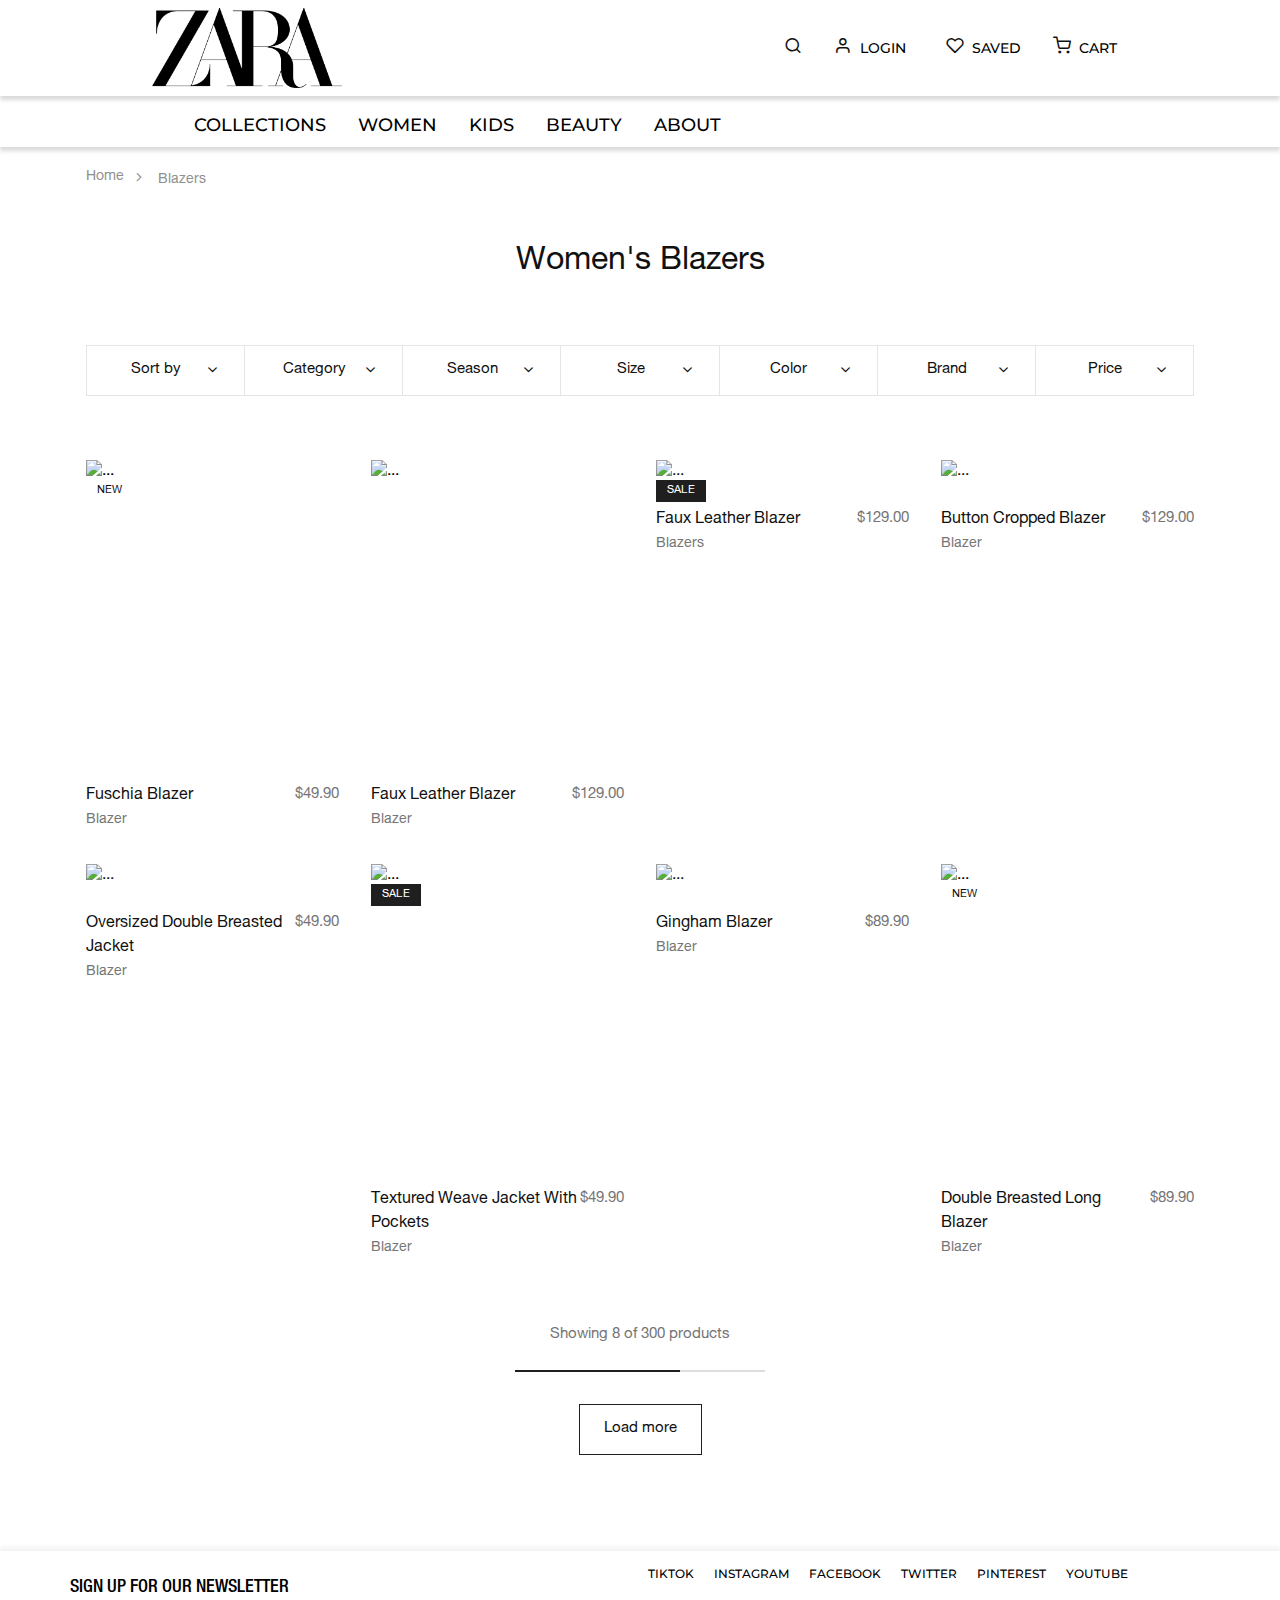
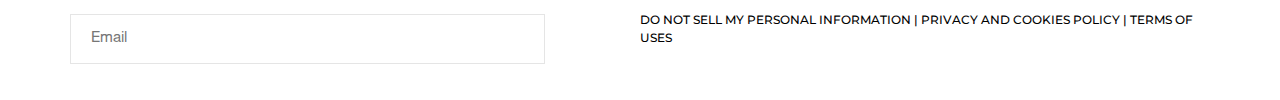
==== commit ee2cb317: "Blazers Changes 4" ====
--- a/blazers.html
+++ b/blazers.html
@@ -276,11 +276,11 @@
             <div class="col-12 col-lg-6 col-xl-7 py-9 px-md-9">
 
               <!-- Heading -->
-              <h4 class="mb-3">Leather Sneakers</h4>
+              <h4 class="mb-3">Tailored Blazer</h4>
 
               <!-- Price -->
               <div class="mb-7">
-                <span class="h5">$85.00</span>
+                <span class="h5">$129.00</span>
                 <span class="font-size-sm">(In Stock)</span>
               </div>
 
@@ -505,7 +505,7 @@
               <!-- Text -->
               <p class="mb-0 font-weight-bold">
                 <a class="stretched-link text-body" href="./product.html">Fuschia Blazer</a> <br>
-                <span class="text-muted">$48.00</span>
+                <span class="text-muted">$49.90</span>
               </p>
 
             </div>
@@ -521,8 +521,8 @@
 
               <!-- Text -->
               <p class="mb-0 font-weight-bold">
-                <a class="stretched-link text-body" href="./product.html">Cotton floral print Dress</a> <br>
-                <span class="text-muted">$40.00</span>
+                <a class="stretched-link text-body" href="./product.html">Faux Leather Blazer</a> <br>
+                <span class="text-muted">$129.00</span>
               </p>
 
             </div>
@@ -538,8 +538,8 @@
 
               <!-- Text -->
               <p class="mb-0 font-weight-bold">
-                <a class="stretched-link text-body" href="./product.html">Leather Sneakers</a> <br>
-                <span class="text-primary">$85.00</span>
+                <a class="stretched-link text-body" href="./product.html">Faux Leather Blazer</a> <br>
+                <span class="text-muted">$129.00</span>
               </p>
 
             </div>
@@ -555,8 +555,8 @@
 
               <!-- Text -->
               <p class="mb-0 font-weight-bold">
-                <a class="stretched-link text-body" href="./product.html">Cropped cotton Top</a> <br>
-                <span class="text-muted">$29.00</span>
+                <a class="stretched-link text-body" href="./product.html">Button Cropped Blazer</a> <br>
+                <span class="text-muted">$129.00</span>
               </p>
 
             </div>
@@ -637,8 +637,8 @@
 
                 <!-- Title -->
                 <p class="font-size-sm font-weight-bold mb-6">
-                  <a class="text-body" href="./product.html">Cotton floral print Dress</a> <br>
-                  <span class="text-muted">$40.00</span>
+                  <a class="text-body" href="./product.html">Faux Leather Blazer</a> <br>
+                  <span class="text-muted">$129.00</span>
                 </p>
 
                 <!--Footer -->
@@ -675,8 +675,8 @@
 
                 <!-- Title -->
                 <p class="font-size-sm font-weight-bold mb-6">
-                  <a class="text-body" href="./product.html">Suede cross body Bag</a> <br>
-                  <span class="text-muted">$49.00</span>
+                  <a class="text-body" href="./product.html">Textured Weave Jacket With Pockets</a> <br>
+                  <span class="text-muted">$49.90</span>
                 </p>
 
                 <!--Footer -->
@@ -1299,7 +1299,7 @@
           <div class="d-flex mb-7">
 
             <!-- Heading -->
-            <h5 class="mb-0">Shoes</h5>
+            <h5 class="mb-0">Blazers</h5>
 
             <!-- Toggles -->
             <div class="btn-group btn-group-toggle ml-auto" data-toggle="buttons">
@@ -1446,7 +1446,7 @@
 
               <!-- Label -->
               <p>
-                <a class="font-weight-bold text-body" href="./product.html">Cotton floral print Dress</a>
+                <a class="font-weight-bold text-body" href="./product.html">Faux Leather Blazer</a>
               </p>
 
               <!-- Radio -->
@@ -1924,7 +1924,7 @@
               <a class="text-reset" href="#">Home</a>
             </li>
             <li class="breadcrumb-item active">
-              Women's Clothing
+              Blazers
             </li>
           </ol>
 
@@ -1940,7 +1940,7 @@
         <div class="col-12">
 
           <!-- Heading -->
-          <h3 class="mb-10 text-center">Women's Clothing</h3>
+          <h3 class="mb-10 text-center">Women's Blazers</h3>
 
         </div>
       </div>
@@ -2509,7 +2509,7 @@
 
                     <!-- Category -->
                     <a class="font-size-xs text-muted" href="shop.html">
-                      Shoes
+                      Blazer
                     </a>
 
                   </div>
@@ -2517,7 +2517,7 @@
 
                     <!-- Price -->
                     <div class="font-size-sm font-weight-bold text-muted">
-                      $48.00
+                      $49.90
                     </div>
 
                   </div>
@@ -2598,12 +2598,12 @@
 
                     <!-- Title -->
                     <a class="d-block font-weight-bold text-body" href="product.html">
-                      Cotton floral print Dress
+                      Faux Leather Blazer
                     </a>
 
                     <!-- Category -->
                     <a class="font-size-xs text-muted" href="shop.html">
-                      Dresses
+                      Blazer
                     </a>
 
                   </div>
@@ -2611,7 +2611,7 @@
 
                     <!-- Price -->
                     <div class="font-size-sm font-weight-bold text-muted">
-                      $40.00
+                      $129.00
                     </div>
 
                   </div>
@@ -2690,7 +2690,7 @@
 
                     <!-- Title -->
                     <a class="d-block font-weight-bold text-body" href="product.html">
-                      Leather Sneakers
+                      Faux Leather Blazer
                     </a>
 
                     <!-- Category -->
@@ -2702,11 +2702,8 @@
                   <div class="col-auto">
 
                     <!-- Price -->
-                    <div class="font-size-xs font-weight-bold text-gray-350 text-decoration-line-through">
-                      $115.00
-                    </div>
-                    <div class="font-size-sm font-weight-bold text-primary">
-                      $85.00
+                    <div class="font-size-sm font-weight-bold text-muted">
+                      $129.00
                     </div>
 
                   </div>
@@ -2773,12 +2770,12 @@
 
                     <!-- Title -->
                     <a class="d-block font-weight-bold text-body" href="product.html">
-                      Cropped cotton Top
+                      Button Cropped Blazer
                     </a>
 
                     <!-- Category -->
                     <a class="font-size-xs text-muted" href="shop.html">
-                      Top
+                      Blazer
                     </a>
 
                   </div>
@@ -2786,7 +2783,7 @@
 
                     <!-- Price -->
                     <div class="font-size-sm font-weight-bold text-muted">
-                      $29.00
+                      $129.00
                     </div>
 
                   </div>
@@ -2853,12 +2850,12 @@
 
                     <!-- Title -->
                     <a class="d-block font-weight-bold text-body" href="product.html">
-                      Floral print midi Dress
+                      Oversized Double Breasted Jacket
                     </a>
 
                     <!-- Category -->
                     <a class="font-size-xs text-muted" href="shop.html">
-                      Dresses
+                      Blazer
                     </a>
 
                   </div>
@@ -2866,7 +2863,7 @@
 
                     <!-- Price -->
                     <div class="font-size-sm font-weight-bold text-muted">
-                      $50.00
+                      $49.90
                     </div>
 
                   </div>
@@ -2945,23 +2942,20 @@
 
                     <!-- Title -->
                     <a class="d-block font-weight-bold text-body" href="product.html">
-                      Suede cross body Bag
+                      Textured Weave Jacket With Pockets
                     </a>
 
                     <!-- Category -->
                     <a class="font-size-xs text-muted" href="shop.html">
-                      Bags
+                      Blazer
                     </a>
 
                   </div>
                   <div class="col-auto">
 
                     <!-- Price -->
-                    <div class="font-size-xs font-weight-bold text-gray-350 text-decoration-line-through">
-                      $79.00
-                    </div>
-                    <div class="font-size-sm font-weight-bold text-primary">
-                      $49.00
+                    <div class="font-size-sm font-weight-bold text-muted">
+                      $49.90
                     </div>
 
                   </div>
@@ -3035,12 +3029,12 @@
 
                     <!-- Title -->
                     <a class="d-block font-weight-bold text-body" href="product.html">
-                      Printed A-line Skirt
+                      Gingham Blazer
                     </a>
 
                     <!-- Category -->
                     <a class="font-size-xs text-muted" href="shop.html">
-                      Skirts
+                      Blazer
                     </a>
 
                   </div>
@@ -3048,7 +3042,7 @@
 
                     <!-- Price -->
                     <div class="font-size-sm font-weight-bold text-muted">
-                      $79.00
+                      $89.90
                     </div>
 
                   </div>
@@ -3127,12 +3121,12 @@
 
                     <!-- Title -->
                     <a class="d-block font-weight-bold text-body" href="product.html">
-                      Heel strappy Sandals
+                      Double Breasted Long Blazer
                     </a>
 
                     <!-- Category -->
                     <a class="font-size-xs text-muted" href="shop.html">
-                      Shoes
+                      Blazer
                     </a>
 
                   </div>
@@ -3140,7 +3134,7 @@
 
                     <!-- Price -->
                     <div class="font-size-sm font-weight-bold text-muted">
-                      $90.00
+                      $89.90
                     </div>
 
                   </div>
@@ -3206,7 +3200,7 @@
 
               <!-- Caption -->
               <p class="font-size-sm text-muted">
-                Showing 16 of 24 products
+                Showing 8 of 300 products
               </p>
 
               <!-- Progress -->
--- a/assets/css/theme.css
+++ b/assets/css/theme.css
@@ -2651,7 +2651,7 @@
 .custom-control-label {
   position: relative;
   margin-bottom: 0;
-  color: #767676;
+  color:black;
   vertical-align: top; }
   .custom-control-label::before {
     position: absolute;
--- a/zara.css
+++ b/zara.css
@@ -6,6 +6,11 @@
   overflow-x: hidden;
 }
 
+.centerhorizontalincolumn {
+  display: block;
+  margin:auto;
+}
+
 .offsetright-1{
   margin-right: 8.33333333%;
 }
@@ -92,7 +97,9 @@
   border-right: 1px black;
   height: 268px;
 }
-
+.nomargin{
+  margin-bottom: 0;
+}
 /*Home Page Things*/
 
 @media (min-width: 576px) {
@@ -435,3 +442,133 @@
   font-size: 0.9375rem;
   line-height: 1.5;
 }
+
+/*Cart Page*/
+
+
+.cartheader {
+  font-family: "The Seasons Bold";
+  color:black;
+  font-size: 36px;
+}
+@media (max-width: 768px) {
+  .cartheader {
+    font-family: "The Seasons Bold";
+    color:black;
+    font-size: 24px;
+  }}
+  
+
+@font-face {
+  font-family: "Helvetica Neue LT Pro 65 Medium";
+  font-style: normal;
+  font-weight: normal;
+  src: local("Helvetica Neue LT Pro 65 Medium"), url(./fonts/HelveticaNeueLTProMd.otf);
+}
+
+.ordertext1{
+  font-family: "Helvetica Neue LT Pro 65 Medium";
+  font-size: 24px;
+  color: black;
+  padding-bottom: 0% !important;
+}
+
+.ordertext2{
+  font-family: "Helvetica Neue LT Pro 55 Roman";
+  font-size: 16px;
+  color: black;
+}
+@media (max-width: 768px) {
+  .ordertext2{
+    font-family: "Helvetica Neue LT Pro 55 Roman";
+    font-size: 14px;
+    color: black;
+  }
+}
+.cartheading{
+  font-family: "Helvetica Neue LT Pro 65 Medium";
+  font-size: 18px;
+  color: black;
+  padding-bottom: 0% !important;
+}
+@media (max-width: 768px) {
+  .cartheading{
+    font-family: "Helvetica Neue LT Pro 65 Medium";
+    font-size: 16px;
+    color: black;
+    padding-bottom: 0% !important;
+  }}
+  
+.checkoutbutton{
+  font-family: "Helvetica Neue LT Pro 65 Medium";
+  font-size: 18px;
+  color: white;
+}
+/*Checkout Process*/
+
+.checkouttheader {
+  font-family: "The Seasons Bold";
+  color:black;
+  font-size: 36px;
+}
+@media (max-width: 768px) {
+  .checkouttheader {
+    font-family: "The Seasons Bold";
+    color:black;
+    font-size: 30px;
+  }}
+  .progressnumber{
+  font-family: "Gallient Regular";
+  color:black;
+  font-size: 64px;
+  font-style: normal;
+  }
+  .progressline {
+    display: inline-block;
+    border-top: 1px solid black;
+    width: 2em;}
+
+
+
+.zaraprogressbar li {
+    list-style-type: none;
+    width: 25%;
+    float: left;
+    font-size: 48px;
+    position: relative;
+    text-align: center;
+    text-transform: uppercase;
+    color: #7d7d7d;
+}
+
+
+.zaraprogressbar li:after {
+    width: 100%;
+    height: 2px;
+    content: '';
+    position: absolute;
+    background-color: #7d7d7d;
+    top: 15px;
+    left: -50%;
+    z-index: -1;
+}
+.zaraprogressbar li:first-child:after {
+    content: none;
+}
+.zaraprogressbar li.active {
+    color:black;
+}
+.zaraprogressbar li.active:before {
+    border-color:black;
+}
+.zaraprogressbar li.active + li:after {
+    background-color: black;
+}
+
+.shiptable{
+  border-left: 1px black;
+  border-right: 1 px black;
+  border-bottom: none;
+  border-top: none;
+  border: 1px black;
+}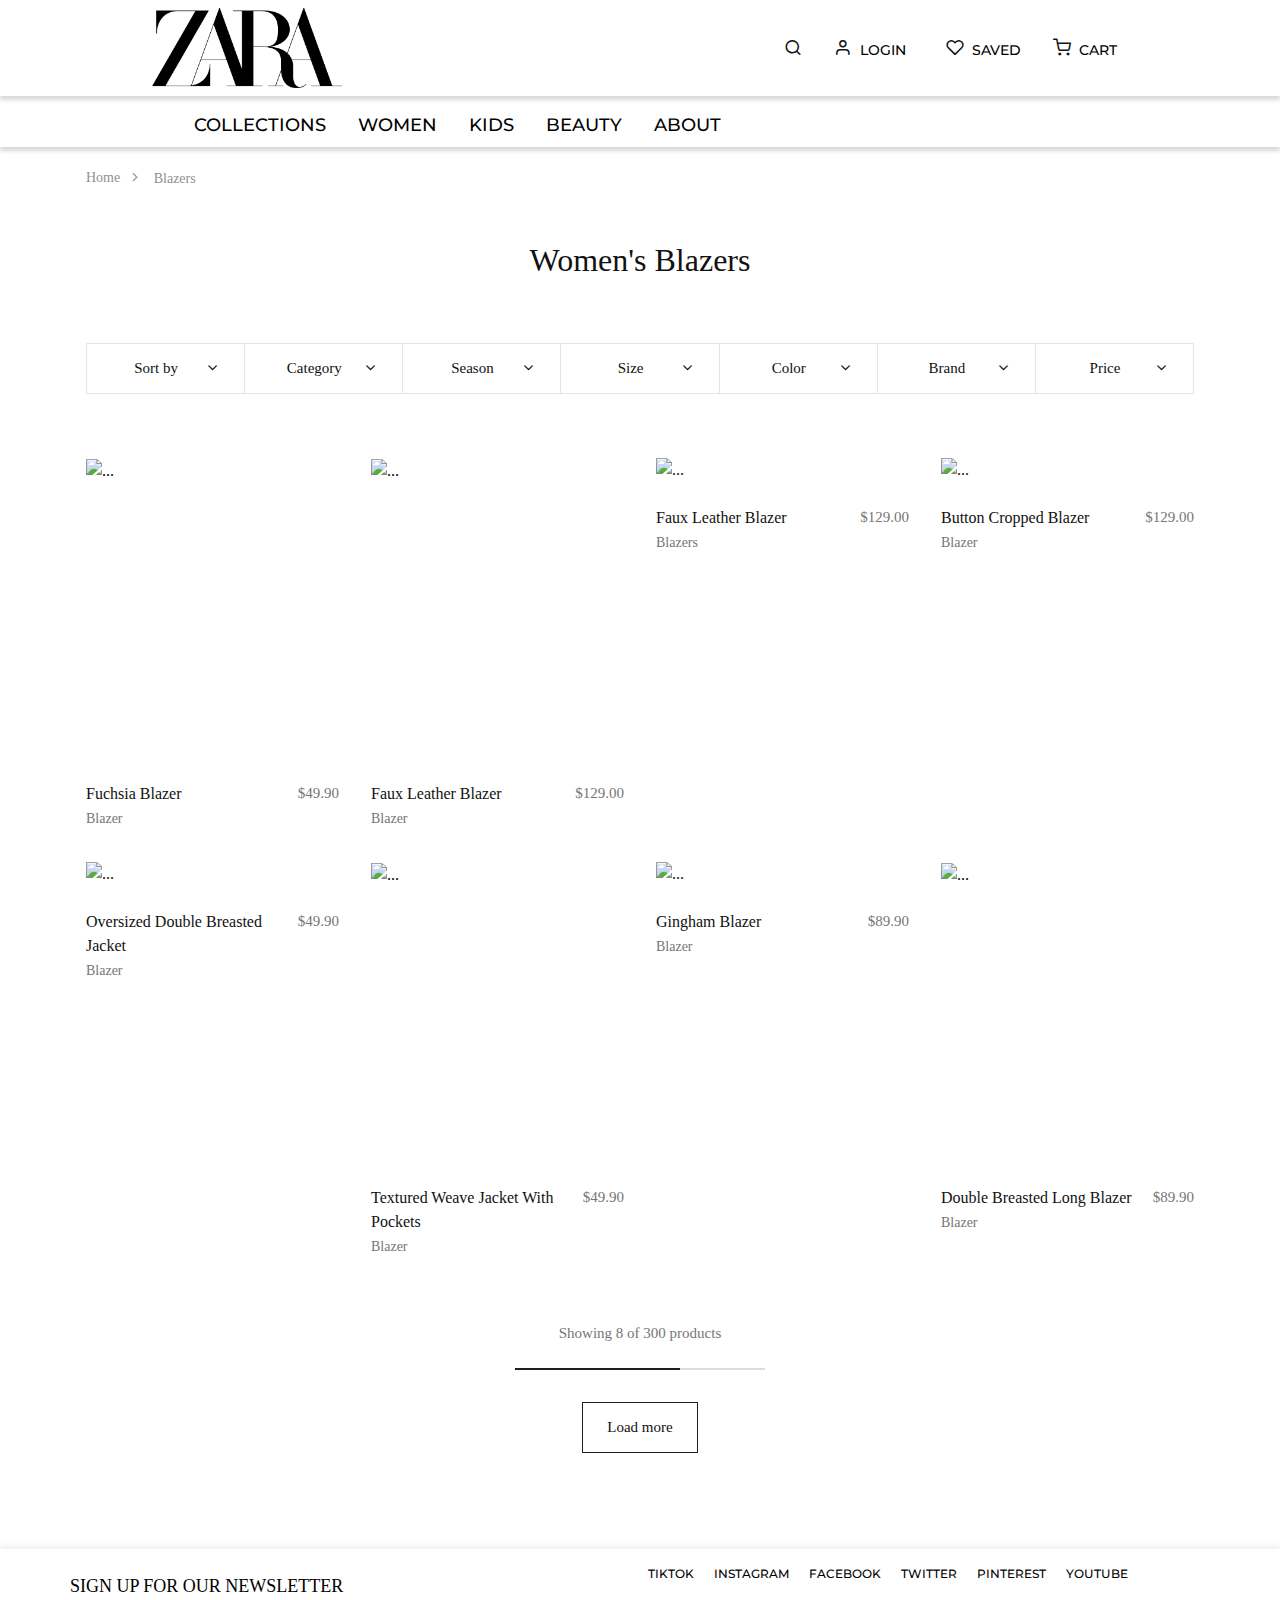
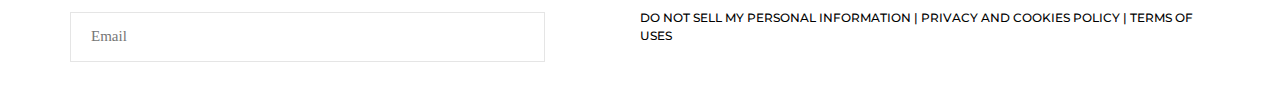
==== commit d9a47f81: "More Blazers Changes" ====
--- a/blazers.html
+++ b/blazers.html
@@ -327,80 +327,29 @@
                   <div class="mb-2">
                     <div class="custom-control custom-control-inline custom-control-size mb-2">
                       <input type="radio" class="custom-control-input" name="modalProductSize" id="modalProductSizeOne"
-                        value="6" data-toggle="form-caption" data-target="#modalProductSizeCaption">
-                      <label class="custom-control-label" for="modalProductSizeOne">6</label>
+                        value="2" data-toggle="form-caption" data-target="#modalProductSizeCaption">
+                      <label class="custom-control-label" for="modalProductSizeOne">2</label>
                     </div>
                     <div class="custom-control custom-control-inline custom-control-size mb-2">
                       <input type="radio" class="custom-control-input" name="modalProductSize" id="modalProductSizeTwo"
-                        value="6.5" data-toggle="form-caption" data-target="#modalProductSizeCaption" disabled>
-                      <label class="custom-control-label" for="modalProductSizeTwo">6.5</label>
+                        value="4" data-toggle="form-caption" data-target="#modalProductSizeCaption" disabled>
+                      <label class="custom-control-label" for="modalProductSizeTwo">4</label>
                     </div>
                     <div class="custom-control custom-control-inline custom-control-size mb-2">
                       <input type="radio" class="custom-control-input" name="modalProductSize"
-                        id="modalProductSizeThree" value="7" data-toggle="form-caption"
+                        id="modalProductSizeThree" value="6" data-toggle="form-caption"
                         data-target="#modalProductSizeCaption">
-                      <label class="custom-control-label" for="modalProductSizeThree">7</label>
+                      <label class="custom-control-label" for="modalProductSizeThree">6</label>
                     </div>
                     <div class="custom-control custom-control-inline custom-control-size mb-2">
                       <input type="radio" class="custom-control-input" name="modalProductSize" id="modalProductSizeFour"
-                        value="7.5" data-toggle="form-caption" data-target="#modalProductSizeCaption" checked>
-                      <label class="custom-control-label" for="modalProductSizeFour">7.5</label>
+                        value="8" data-toggle="form-caption" data-target="#modalProductSizeCaption" checked>
+                      <label class="custom-control-label" for="modalProductSizeFour">8</label>
                     </div>
                     <div class="custom-control custom-control-inline custom-control-size mb-2">
                       <input type="radio" class="custom-control-input" name="modalProductSize" id="modalProductSizeFive"
-                        value="8" data-toggle="form-caption" data-target="#modalProductSizeCaption">
-                      <label class="custom-control-label" for="modalProductSizeFive">8</label>
-                    </div>
-                    <div class="custom-control custom-control-inline custom-control-size mb-2">
-                      <input type="radio" class="custom-control-input" name="modalProductSize" id="modalProductSizeSix"
-                        value="8.5" data-toggle="form-caption" data-target="#modalProductSizeCaption">
-                      <label class="custom-control-label" for="modalProductSizeSix">8.5</label>
-                    </div>
-                    <div class="custom-control custom-control-inline custom-control-size mb-2">
-                      <input type="radio" class="custom-control-input" name="modalProductSize"
-                        id="modalProductSizeSeven" value="9" data-toggle="form-caption"
-                        data-target="#modalProductSizeCaption" disabled>
-                      <label class="custom-control-label" for="modalProductSizeSeven">9</label>
-                    </div>
-                    <div class="custom-control custom-control-inline custom-control-size mb-2">
-                      <input type="radio" class="custom-control-input" name="modalProductSize"
-                        id="modalProductSizeEight" value="9.5" data-toggle="form-caption"
-                        data-target="#modalProductSizeCaption" disabled>
-                      <label class="custom-control-label" for="modalProductSizeEight">9.5</label>
-                    </div>
-                    <div class="custom-control custom-control-inline custom-control-size mb-2">
-                      <input type="radio" class="custom-control-input" name="modalProductSize" id="modalProductSizeNine"
                         value="10" data-toggle="form-caption" data-target="#modalProductSizeCaption">
-                      <label class="custom-control-label" for="modalProductSizeNine">10</label>
-                    </div>
-                    <div class="custom-control custom-control-inline custom-control-size mb-2">
-                      <input type="radio" class="custom-control-input" name="modalProductSize" id="modalProductSizeTen"
-                        value="10.5" data-toggle="form-caption" data-target="#modalProductSizeCaption">
-                      <label class="custom-control-label" for="modalProductSizeTen">10.5</label>
-                    </div>
-                    <div class="custom-control custom-control-inline custom-control-size mb-2">
-                      <input type="radio" class="custom-control-input" name="modalProductSize"
-                        id="modalProductSizeEleven" value="11" data-toggle="form-caption"
-                        data-target="#modalProductSizeCaption">
-                      <label class="custom-control-label" for="modalProductSizeEleven">11</label>
-                    </div>
-                    <div class="custom-control custom-control-inline custom-control-size mb-2">
-                      <input type="radio" class="custom-control-input" name="modalProductSize"
-                        id="modalProductSizeTwelve" value="12" data-toggle="form-caption"
-                        data-target="#modalProductSizeCaption">
-                      <label class="custom-control-label" for="modalProductSizeTwelve">12</label>
-                    </div>
-                    <div class="custom-control custom-control-inline custom-control-size mb-2">
-                      <input type="radio" class="custom-control-input" name="modalProductSize"
-                        id="modalProductSizeThirteen" value="13" data-toggle="form-caption"
-                        data-target="#modalProductSizeCaption">
-                      <label class="custom-control-label" for="modalProductSizeThirteen">13</label>
-                    </div>
-                    <div class="custom-control custom-control-inline custom-control-size mb-2">
-                      <input type="radio" class="custom-control-input" name="modalProductSize"
-                        id="modalProductSizeFourteen" value="14" data-toggle="form-caption"
-                        data-target="#modalProductSizeCaption">
-                      <label class="custom-control-label" for="modalProductSizeFourteen">14</label>
+                      <label class="custom-control-label" for="modalProductSizeFive">10</label>
                     </div>
                   </div>
 
@@ -504,9 +453,8 @@
 
               <!-- Text -->
               <p class="mb-0 font-weight-bold">
-                <a class="stretched-link text-body" href="./product.html">Fuschia Blazer</a> <br>
-                <span class="text-muted">$49.90</span>
-              </p>
+                <a class="stretched-link text-body" href="./product.html">Fuchsia Blazer</a> <br>
+                <span class="text-muted">$49.90</span </p>
 
             </div>
           </div>
@@ -1324,39 +1272,24 @@
                     <tr>
                       <th>Size</th>
                       <th>US</th>
-                      <th>Foot Length</th>
+                      <th>Blazer Size</th>
                     </tr>
                   </thead>
                   <tbody>
                     <tr>
-                      <td>36</td>
-                      <td>5</td>
-                      <td>22.8</td>
+                      <td>2</td>
                     </tr>
                     <tr>
-                      <td>26.5</td>
-                      <td>5.5</td>
-                      <td>23.1</td>
+                      <td>4</td>
                     </tr>
                     <tr>
-                      <td>37</td>
                       <td>6</td>
-                      <td>23.5</td>
                     </tr>
                     <tr>
-                      <td>37.5</td>
-                      <td>6.</td>
-                      <td>23.5</td>
+                      <td>8</td>
                     </tr>
                     <tr>
-                      <td>38</td>
-                      <td>7</td>
-                      <td>24.1</td>
-                    </tr>
-                    <tr>
-                      <td>38.5</td>
-                      <td>7.5</td>
-                      <td>24.5</td>
+                      <td>10</td>
                     </tr>
                   </tbody>
                 </table>
@@ -1452,55 +1385,29 @@
               <!-- Radio -->
               <div class="custom-control custom-control-inline custom-control-size mb-2">
                 <input type="radio" class="custom-control-input" name="modalWaitListSize" id="modalWaitListSizeOne"
-                  value="6" data-toggle="form-caption" data-target="#modalWaitListSizeCaption">
-                <label class="custom-control-label" for="modalWaitListSizeOne">3XS</label>
+                  value="2" data-toggle="form-caption" data-target="#modalWaitListSizeCaption">
+                <label class="custom-control-label" for="modalWaitListSizeOne">2</label>
               </div>
               <div class="custom-control custom-control-inline custom-control-size mb-2">
                 <input type="radio" class="custom-control-input" name="modalWaitListSize" id="modalWaitListSizeTwo"
-                  value="6.5" data-toggle="form-caption" data-target="#modalWaitListSizeCaption">
-                <label class="custom-control-label" for="modalWaitListSizeTwo">2XS</label>
+                  value="4" data-toggle="form-caption" data-target="#modalWaitListSizeCaption">
+                <label class="custom-control-label" for="modalWaitListSizeTwo">4</label>
               </div>
               <div class="custom-control custom-control-inline custom-control-size mb-2">
                 <input type="radio" class="custom-control-input" name="modalWaitListSize" id="modalWaitListSizeThree"
-                  value="7" data-toggle="form-caption" data-target="#modalWaitListSizeCaption">
-                <label class="custom-control-label" for="modalWaitListSizeThree">XS</label>
+                  value="6" data-toggle="form-caption" data-target="#modalWaitListSizeCaption">
+                <label class="custom-control-label" for="modalWaitListSizeThree">6</label>
               </div>
               <div class="custom-control custom-control-inline custom-control-size mb-2">
                 <input type="radio" class="custom-control-input" name="modalWaitListSize" id="modalWaitListSizeFour"
-                  value="7.5" data-toggle="form-caption" data-target="#modalWaitListSizeCaption" checked>
-                <label class="custom-control-label" for="modalWaitListSizeFour">S</label>
+                  value="8" data-toggle="form-caption" data-target="#modalWaitListSizeCaption" checked>
+                <label class="custom-control-label" for="modalWaitListSizeFour">8</label>
               </div>
               <div class="custom-control custom-control-inline custom-control-size mb-2">
                 <input type="radio" class="custom-control-input" name="modalWaitListSize" id="modalWaitListSizeFive"
-                  value="8" data-toggle="form-caption" data-target="#modalWaitListSizeCaption">
-                <label class="custom-control-label" for="modalWaitListSizeFive">M</label>
-              </div>
-              <div class="custom-control custom-control-inline custom-control-size mb-2">
-                <input type="radio" class="custom-control-input" name="modalWaitListSize" id="modalWaitListSizeSix"
-                  value="8.5" data-toggle="form-caption" data-target="#modalWaitListSizeCaption">
-                <label class="custom-control-label" for="modalWaitListSizeSix">LG</label>
-              </div>
-              <div class="custom-control custom-control-inline custom-control-size mb-2">
-                <input type="radio" class="custom-control-input" name="modalWaitListSize" id="modalWaitListSizeSeven"
-                  value="9" data-toggle="form-caption" data-target="#modalWaitListSizeCaption">
-                <label class="custom-control-label" for="modalWaitListSizeSeven">XL</label>
-              </div>
-              <div class="custom-control custom-control-inline custom-control-size mb-2">
-                <input type="radio" class="custom-control-input" name="modalWaitListSize" id="modalWaitListSizeEight"
-                  value="9.5" data-toggle="form-caption" data-target="#modalWaitListSizeCaption">
-                <label class="custom-control-label" for="modalWaitListSizeEight">2XL</label>
-              </div>
-              <div class="custom-control custom-control-inline custom-control-size mb-2">
-                <input type="radio" class="custom-control-input" name="modalWaitListSize" id="modalWaitListSizeNine"
                   value="10" data-toggle="form-caption" data-target="#modalWaitListSizeCaption">
-                <label class="custom-control-label" for="modalWaitListSizeNine">3XL</label>
-              </div>
-              <div class="custom-control custom-control-inline custom-control-size mb-2">
-                <input type="radio" class="custom-control-input" name="modalWaitListSize" id="modalWaitListSizeTen"
-                  value="10.5" data-toggle="form-caption" data-target="#modalWaitListSizeCaption">
-                <label class="custom-control-label" for="modalWaitListSizeTen">4XL</label>
-              </div>
-
+                <label class="custom-control-label" for="modalWaitListSizeFive">10</label>
+              </div>
             </div>
 
           </div>
@@ -2260,7 +2167,7 @@
                       <div class="custom-control custom-control-color mb-3">
                         <input class="custom-control-input" id="colorFour" type="checkbox">
                         <label class="custom-control-label text-primary" for="colorFour">
-                          <span class="text-body">Red</span>
+                          <span class="text-body">Black</span>
                         </label>
                       </div>
                       <div class="custom-control custom-control-color mb-3">
@@ -2480,9 +2387,6 @@
           <div class="card mb-7" data-toggle="card-collapse">
 
             <!-- Badge -->
-            <div class="badge badge-white card-badge card-badge-left text-uppercase">
-              New
-            </div>
 
             <!-- Image -->
             <div class="card-img" data-flickity='{"draggable": false}' id="productOneImg">
@@ -2504,7 +2408,7 @@
 
                     <!-- Title -->
                     <a class="d-block font-weight-bold text-body" href="product.html">
-                      Fuschia Blazer
+                      Fuchsia Blazer
                     </a>
 
                     <!-- Category -->
@@ -2533,7 +2437,7 @@
                         <input type="radio" id="productOneColorOne" name="productOneColor" class="custom-control-input"
                           checked />
                         <label class="custom-control-label" data-toggle="flickity" data-target="#productOneImg"
-                          data-slide="0" style="color: beige" for="productOneColorOne"></label>
+                          data-slide="0" style="color:#FF00FF" for="productOneColorOne"></label>
                       </div>
                       <div class="custom-control custom-control-inline custom-control-color ml-n2">
                         <input type="radio" id="productOneColorTwo" name="productOneColor"
@@ -2545,23 +2449,23 @@
                     <div>
                       <div class="custom-control custom-control-inline custom-control-text font-size-xs">
                         <input type="radio" id="productOneSizeOne" name="sizeRadio" class="custom-control-input" />
-                        <label class="custom-control-label" for="productOneSizeOne">6</label>
+                        <label class="custom-control-label" for="productOneSizeOne">2</label>
                       </div>
                       <div class="custom-control custom-control-inline custom-control-text font-size-xs">
                         <input type="radio" id="productOneSizeTwo" name="sizeRadio" class="custom-control-input" />
-                        <label class="custom-control-label" for="productOneSizeTwo">6.5</label>
+                        <label class="custom-control-label" for="productOneSizeTwo">4</label>
                       </div>
                       <div class="custom-control custom-control-inline custom-control-text font-size-xs">
                         <input type="radio" id="productOneSizeThree" name="sizeRadio" class="custom-control-input" />
-                        <label class="custom-control-label" for="productOneSizeThree">7</label>
+                        <label class="custom-control-label" for="productOneSizeThree">6</label>
                       </div>
                       <div class="custom-control custom-control-inline custom-control-text font-size-xs">
                         <input type="radio" id="productOneSizeFour" name="sizeRadio" class="custom-control-input" />
-                        <label class="custom-control-label" for="productOneSizeFour">7.5</label>
+                        <label class="custom-control-label" for="productOneSizeFour">8</label>
                       </div>
                       <div class="custom-control custom-control-inline custom-control-text font-size-xs">
                         <input type="radio" id="productOneSizeFive" name="sizeRadio" class="custom-control-input" />
-                        <label class="custom-control-label" for="productOneSizeFive">8.5</label>
+                        <label class="custom-control-label" for="productOneSizeFive">10</label>
                       </div>
                     </div>
                   </form>
@@ -2627,7 +2531,7 @@
                         <input type="radio" id="productTwoColorOne" name="productTwoColor" class="custom-control-input"
                           checked />
                         <label class="custom-control-label" data-toggle="flickity" data-target="#productTwoImg"
-                          data-slide="0" style="color: red" for="productTwoColorOne"></label>
+                          data-slide="0" style="color: black" for="productTwoColorOne"></label>
                       </div>
                       <div class="custom-control custom-control-inline custom-control-color ml-n2">
                         <input type="radio" id="productTwoColorTwo" name="productTwoColor"
@@ -2639,23 +2543,23 @@
                     <div>
                       <div class="custom-control custom-control-inline custom-control-text font-size-xs">
                         <input type="radio" id="productTwoSizeOne" name="sizeRadio" class="custom-control-input" />
-                        <label class="custom-control-label" for="productTwoSizeOne">6</label>
+                        <label class="custom-control-label" for="productTwoSizeOne">2</label>
                       </div>
                       <div class="custom-control custom-control-inline custom-control-text font-size-xs">
                         <input type="radio" id="productTwoSizeTwo" name="sizeRadio" class="custom-control-input" />
-                        <label class="custom-control-label" for="productTwoSizeTwo">6.5</label>
+                        <label class="custom-control-label" for="productTwoSizeTwo">4</label>
                       </div>
                       <div class="custom-control custom-control-inline custom-control-text font-size-xs">
                         <input type="radio" id="productTwoSizeThree" name="sizeRadio" class="custom-control-input" />
-                        <label class="custom-control-label" for="productTwoSizeThree">7</label>
+                        <label class="custom-control-label" for="productTwoSizeThree">6</label>
                       </div>
                       <div class="custom-control custom-control-inline custom-control-text font-size-xs">
                         <input type="radio" id="productTwoSizeFour" name="sizeRadio" class="custom-control-input" />
-                        <label class="custom-control-label" for="productTwoSizeFour">7.5</label>
+                        <label class="custom-control-label" for="productTwoSizeFour">8</label>
                       </div>
                       <div class="custom-control custom-control-inline custom-control-text font-size-xs">
                         <input type="radio" id="productTwoSizeFive" name="sizeRadio" class="custom-control-input" />
-                        <label class="custom-control-label" for="productTwoSizeFive">8.5</label>
+                        <label class="custom-control-label" for="productTwoSizeFive">10</label>
                       </div>
                     </div>
                   </form>
@@ -2673,9 +2577,6 @@
           <div class="card mb-7" data-toggle="card-collapse">
 
             <!-- Badge -->
-            <div class="badge badge-dark card-badge card-badge-left text-uppercase letter-spacing-lg">
-              Sale
-            </div>
 
             <!-- Image -->
             <img class="card-img-top" src="./Images/TailoredBlazer.jpg" alt="..." />
@@ -2718,29 +2619,29 @@
                       <div class="custom-control custom-control-inline custom-control-color">
                         <input type="radio" id="productThreeColorOne" name="productThreeColor"
                           class="custom-control-input" checked />
-                        <label class="custom-control-label" style="color: #f9f9f9;" for="productThreeColorOne"></label>
+                        <label class="custom-control-label" style="color: brown;" for="productThreeColorOne"></label>
                       </div>
                     </div>
                     <div>
                       <div class="custom-control custom-control-inline custom-control-text font-size-xs">
                         <input type="radio" id="productThreeSizeOne" name="sizeRadio" class="custom-control-input" />
-                        <label class="custom-control-label" for="productThreeSizeOne">6</label>
+                        <label class="custom-control-label" for="productThreeSizeOne">2</label>
                       </div>
                       <div class="custom-control custom-control-inline custom-control-text font-size-xs">
                         <input type="radio" id="productThreeSizeTwo" name="sizeRadio" class="custom-control-input" />
-                        <label class="custom-control-label" for="productThreeSizeTwo">6.5</label>
+                        <label class="custom-control-label" for="productThreeSizeTwo">4</label>
                       </div>
                       <div class="custom-control custom-control-inline custom-control-text font-size-xs">
                         <input type="radio" id="productThreeSizeThree" name="sizeRadio" class="custom-control-input" />
-                        <label class="custom-control-label" for="productThreeSizeThree">7</label>
+                        <label class="custom-control-label" for="productThreeSizeThree">6</label>
                       </div>
                       <div class="custom-control custom-control-inline custom-control-text font-size-xs">
                         <input type="radio" id="productThreeSizeFour" name="sizeRadio" class="custom-control-input" />
-                        <label class="custom-control-label" for="productThreeSizeFour">7.5</label>
+                        <label class="custom-control-label" for="productThreeSizeFour">8</label>
                       </div>
                       <div class="custom-control custom-control-inline custom-control-text font-size-xs">
                         <input type="radio" id="productThreeSizeFive" name="sizeRadio" class="custom-control-input" />
-                        <label class="custom-control-label" for="productThreeSizeFive">8.5</label>
+                        <label class="custom-control-label" for="productThreeSizeFive">10</label>
                       </div>
                     </div>
                   </form>
@@ -2798,29 +2699,29 @@
                       <div class="custom-control custom-control-inline custom-control-color">
                         <input type="radio" id="productFourColorOne" name="productFourColor"
                           class="custom-control-input" checked />
-                        <label class="custom-control-label" style="color: #f9f9f9;" for="productFourColorOne"></label>
+                        <label class="custom-control-label" style="color: black;" for="productFourColorOne"></label>
                       </div>
                     </div>
                     <div>
                       <div class="custom-control custom-control-inline custom-control-text font-size-xs">
                         <input type="radio" id="productFourSizeOne" name="sizeRadio" class="custom-control-input" />
-                        <label class="custom-control-label" for="productFourSizeOne">6</label>
+                        <label class="custom-control-label" for="productFourSizeOne">2</label>
                       </div>
                       <div class="custom-control custom-control-inline custom-control-text font-size-xs">
                         <input type="radio" id="productFourSizeTwo" name="sizeRadio" class="custom-control-input" />
-                        <label class="custom-control-label" for="productFourSizeTwo">6.5</label>
+                        <label class="custom-control-label" for="productFourSizeTwo">4</label>
                       </div>
                       <div class="custom-control custom-control-inline custom-control-text font-size-xs">
                         <input type="radio" id="productFourSizeThree" name="sizeRadio" class="custom-control-input" />
-                        <label class="custom-control-label" for="productFourSizeThree">7</label>
+                        <label class="custom-control-label" for="productFourSizeThree">6</label>
                       </div>
                       <div class="custom-control custom-control-inline custom-control-text font-size-xs">
                         <input type="radio" id="productFourSizeFour" name="sizeRadio" class="custom-control-input" />
-                        <label class="custom-control-label" for="productFourSizeFour">7.5</label>
+                        <label class="custom-control-label" for="productFourSizeFour">8</label>
                       </div>
                       <div class="custom-control custom-control-inline custom-control-text font-size-xs">
                         <input type="radio" id="productFourSizeFive" name="sizeRadio" class="custom-control-input" />
-                        <label class="custom-control-label" for="productFourSizeFive">8.5</label>
+                        <label class="custom-control-label" for="productFourSizeFive">10</label>
                       </div>
                     </div>
                   </form>
@@ -2878,29 +2779,29 @@
                       <div class="custom-control custom-control-inline custom-control-color">
                         <input type="radio" id="productFiveColorOne" name="productFiveColor"
                           class="custom-control-input" checked />
-                        <label class="custom-control-label" style="color: yellow;" for="productFiveColorOne"></label>
+                        <label class="custom-control-label" style="color: tan;" for="productFiveColorOne"></label>
                       </div>
                     </div>
                     <div>
                       <div class="custom-control custom-control-inline custom-control-text font-size-xs">
                         <input type="radio" id="productFiveSizeOne" name="sizeRadio" class="custom-control-input" />
-                        <label class="custom-control-label" for="productFiveSizeOne">6</label>
+                        <label class="custom-control-label" for="productFiveSizeOne">2</label>
                       </div>
                       <div class="custom-control custom-control-inline custom-control-text font-size-xs">
                         <input type="radio" id="productFiveSizeTwo" name="sizeRadio" class="custom-control-input" />
-                        <label class="custom-control-label" for="productFiveSizeTwo">6.5</label>
+                        <label class="custom-control-label" for="productFiveSizeTwo">4</label>
                       </div>
                       <div class="custom-control custom-control-inline custom-control-text font-size-xs">
                         <input type="radio" id="productFiveSizeThree" name="sizeRadio" class="custom-control-input" />
-                        <label class="custom-control-label" for="productFiveSizeThree">7</label>
+                        <label class="custom-control-label" for="productFiveSizeThree">6</label>
                       </div>
                       <div class="custom-control custom-control-inline custom-control-text font-size-xs">
                         <input type="radio" id="productFiveSizeFour" name="sizeRadio" class="custom-control-input" />
-                        <label class="custom-control-label" for="productFiveSizeFour">7.5</label>
+                        <label class="custom-control-label" for="productFiveSizeFour">8</label>
                       </div>
                       <div class="custom-control custom-control-inline custom-control-text font-size-xs">
                         <input type="radio" id="productFiveSizeFive" name="sizeRadio" class="custom-control-input" />
-                        <label class="custom-control-label" for="productFiveSizeFive">8.5</label>
+                        <label class="custom-control-label" for="productFiveSizeFive">10</label>
                       </div>
                     </div>
                   </form>
@@ -2918,9 +2819,6 @@
           <div class="card mb-7" data-toggle="card-collapse">
 
             <!-- Badge -->
-            <div class="badge badge-dark card-badge card-badge-left text-uppercase letter-spacing-lg">
-              Sale
-            </div>
 
             <!-- Image -->
             <div class="card-img" data-flickity='{"draggable": false}' id="productSixImg">
@@ -2971,7 +2869,7 @@
                         <input type="radio" id="productSixColorOne" name="productSixColor" class="custom-control-input"
                           checked />
                         <label class="custom-control-label" data-toggle="flickity" data-target="#productSixImg"
-                          data-slide="0" style="color: beige;" for="productSixColorOne"></label>
+                          data-slide="0" style="color: red;" for="productSixColorOne"></label>
                       </div>
                       <div class="custom-control custom-control-inline custom-control-color ml-n2">
                         <input type="radio" id="productSixColorTwo" name="productSixColor"
@@ -2983,23 +2881,23 @@
                     <div>
                       <div class="custom-control custom-control-inline custom-control-text font-size-xs">
                         <input type="radio" id="productSixSizeOne" name="sizeRadio" class="custom-control-input" />
-                        <label class="custom-control-label" for="productSixSizeOne">6</label>
+                        <label class="custom-control-label" for="productSixSizeOne">2</label>
                       </div>
                       <div class="custom-control custom-control-inline custom-control-text font-size-xs">
                         <input type="radio" id="productSixSizeTwo" name="sizeRadio" class="custom-control-input" />
-                        <label class="custom-control-label" for="productSixSizeTwo">6.5</label>
+                        <label class="custom-control-label" for="productSixSizeTwo">4</label>
                       </div>
                       <div class="custom-control custom-control-inline custom-control-text font-size-xs">
                         <input type="radio" id="productSixSizeThree" name="sizeRadio" class="custom-control-input" />
-                        <label class="custom-control-label" for="productSixSizeThree">7</label>
+                        <label class="custom-control-label" for="productSixSizeThree">6</label>
                       </div>
                       <div class="custom-control custom-control-inline custom-control-text font-size-xs">
                         <input type="radio" id="productSixSizeFour" name="sizeRadio" class="custom-control-input" />
-                        <label class="custom-control-label" for="productSixSizeFour">7.5</label>
+                        <label class="custom-control-label" for="productSixSizeFour">8</label>
                       </div>
                       <div class="custom-control custom-control-inline custom-control-text font-size-xs">
                         <input type="radio" id="productSixSizeFive" name="sizeRadio" class="custom-control-input" />
-                        <label class="custom-control-label" for="productSixSizeFive">8.5</label>
+                        <label class="custom-control-label" for="productSixSizeFive">10</label>
                       </div>
                     </div>
                   </form>
@@ -3063,23 +2961,23 @@
                     <div>
                       <div class="custom-control custom-control-inline custom-control-text font-size-xs">
                         <input type="radio" id="productSevenSizeOne" name="sizeRadio" class="custom-control-input" />
-                        <label class="custom-control-label" for="productSevenSizeOne">6</label>
+                        <label class="custom-control-label" for="productSevenSizeOne">2</label>
                       </div>
                       <div class="custom-control custom-control-inline custom-control-text font-size-xs">
                         <input type="radio" id="productSevenSizeTwo" name="sizeRadio" class="custom-control-input" />
-                        <label class="custom-control-label" for="productSevenSizeTwo">6.5</label>
+                        <label class="custom-control-label" for="productSevenSizeTwo">4</label>
                       </div>
                       <div class="custom-control custom-control-inline custom-control-text font-size-xs">
                         <input type="radio" id="productSevenSizeThree" name="sizeRadio" class="custom-control-input" />
-                        <label class="custom-control-label" for="productSevenSizeThree">7</label>
+                        <label class="custom-control-label" for="productSevenSizeThree">6</label>
                       </div>
                       <div class="custom-control custom-control-inline custom-control-text font-size-xs">
                         <input type="radio" id="productSevenSizeFour" name="sizeRadio" class="custom-control-input" />
-                        <label class="custom-control-label" for="productSevenSizeFour">7.5</label>
+                        <label class="custom-control-label" for="productSevenSizeFour">8</label>
                       </div>
                       <div class="custom-control custom-control-inline custom-control-text font-size-xs">
                         <input type="radio" id="productSevenSizeFive" name="sizeRadio" class="custom-control-input" />
-                        <label class="custom-control-label" for="productSevenSizeFive">8.5</label>
+                        <label class="custom-control-label" for="productSevenSizeFive">10</label>
                       </div>
                     </div>
                   </form>
@@ -3097,9 +2995,6 @@
           <div class="card mb-7" data-toggle="card-collapse">
 
             <!-- Badge -->
-            <div class="badge badge-white card-badge card-badge-left text-uppercase">
-              New
-            </div>
 
             <!-- Image -->
             <div class="card-img" data-flickity='{"draggable": false}' id="productEightImg">
@@ -3150,35 +3045,35 @@
                         <input type="radio" id="productEightColorOne" name="productEightColor"
                           class="custom-control-input" checked />
                         <label class="custom-control-label" data-toggle="flickity" data-target="#productEightImg"
-                          data-slide="0" style="color: black;" for="productEightColorOne"></label>
+                          data-slide="0" style="color: green;" for="productEightColorOne"></label>
                       </div>
                       <div class="custom-control custom-control-inline custom-control-color ml-n2">
                         <input type="radio" id="productEightColorTwo" name="productEightColor"
                           class="custom-control-input" />
                         <label class="custom-control-label" data-toggle="flickity" data-target="#productEightImg"
-                          data-slide="1" style="color: red;" for="productEightColorTwo"></label>
+                          data-slide="1" style="color: black;" for="productEightColorTwo"></label>
                       </div>
                     </div>
                     <div>
                       <div class="custom-control custom-control-inline custom-control-text font-size-xs">
                         <input type="radio" id="productEightSizeOne" name="sizeRadio" class="custom-control-input" />
-                        <label class="custom-control-label" for="productEightSizeOne">6</label>
+                        <label class="custom-control-label" for="productEightSizeOne">2</label>
                       </div>
                       <div class="custom-control custom-control-inline custom-control-text font-size-xs">
                         <input type="radio" id="productEightSizeTwo" name="sizeRadio" class="custom-control-input" />
-                        <label class="custom-control-label" for="productEightSizeTwo">6.5</label>
+                        <label class="custom-control-label" for="productEightSizeTwo">4</label>
                       </div>
                       <div class="custom-control custom-control-inline custom-control-text font-size-xs">
                         <input type="radio" id="productEightSizeThree" name="sizeRadio" class="custom-control-input" />
-                        <label class="custom-control-label" for="productEightSizeThree">7</label>
+                        <label class="custom-control-label" for="productEightSizeThree">6</label>
                       </div>
                       <div class="custom-control custom-control-inline custom-control-text font-size-xs">
                         <input type="radio" id="productEightSizeFour" name="sizeRadio" class="custom-control-input" />
-                        <label class="custom-control-label" for="productEightSizeFour">7.5</label>
+                        <label class="custom-control-label" for="productEightSizeFour">8</label>
                       </div>
                       <div class="custom-control custom-control-inline custom-control-text font-size-xs">
                         <input type="radio" id="productEightSizeFive" name="sizeRadio" class="custom-control-input" />
-                        <label class="custom-control-label" for="productEightSizeFive">8.5</label>
+                        <label class="custom-control-label" for="productEightSizeFive">10</label>
                       </div>
                     </div>
                   </form>
--- a/assets/css/theme.css
+++ b/assets/css/theme.css
@@ -8087,7 +8087,9 @@
     padding-bottom: 4rem !important; }
   .pl-lg-10,
   .px-lg-10 {
-    padding-left: 4rem !important; }
+    padding-left: 4rem !important;
+    padding-top: 3rem !important;
+  }
   .p-lg-11 {
     padding: 5rem !important; }
   .pt-lg-11,
--- a/zara.css
+++ b/zara.css
@@ -2,6 +2,51 @@
 
 
 /*this makes our pages not have a horizontal scroll on mobile, pls do not remove*/
+
+@font-face {
+  font-family: "Helvetica Neue LT Pro-65Medium";
+  font-style: normal;
+  font-weight: 500;
+  src: url("font/HelveticaNeueLTPro-Md.otf") format("opentype");
+}
+@font-face {
+  font-family: "The Seasons-Bold";
+  font-style: normal;
+  font-weight: 700;
+  src: url("font/TheSeasons-Bd.otf") format("opentype");
+}
+@font-face {
+  font-family: "Gallient-Regular";
+  font-style: normal;
+  font-weight: 400;
+  src: url("font/GallientRegular-eZoMp.ttf") format("truetype");
+}
+@font-face {
+  font-family: "Helvetica Neue LT Pro-75Bold";
+  font-style: normal;
+  font-weight: 700;
+  src: url("font/HelveticaNeueLTPro-Bd.otf") format("opentype");
+}
+@font-face {
+  font-family: "Helvetica Neue LT Pro-55Roman";
+  font-style: normal;
+  font-weight: 400;
+  src: url("font/HelveticaNeueLTPro-Roman.otf") format("opentype");
+}
+@font-face {
+  font-family: "The Seasons-Regular";
+  font-style: normal;
+  font-weight: 400;
+  src: url("font/TheSeasons-Reg.otf") format("opentype");
+}
+@font-face {
+  font-family: "Helvetica Neue-Medium";
+  font-style: normal;
+  font-weight: 500;
+  src: url("font/HelveticaNeueMedium.ttf") format("truetype");
+}
+
+
 .nohorizontalscroll { 
   overflow-x: hidden;
 }
@@ -45,7 +90,19 @@
   margin-top: 6rem !important;
 }
 .mt-md-9 {
-  margin-top: 7rem !important;
+  margin-top: 7rem !important;}
+
+  .mt-md-10 {
+    margin-top: 8rem !important;}
+
+  .mt-md-11 {
+    margin-top: 9rem !important;
+}
+.ms-6 {
+  margin-left: 4rem !important;
+}
+.ms-7 {
+  margin-left: 5rem !important;
 }
 /*Nav Bar Things*/
 
@@ -443,6 +500,39 @@
   line-height: 1.5;
 }
 
+
+/*Item Page Specific CSS*/
+
+.Item_Title{
+  color: black;
+  font-family: The Seasons-Bold;
+  font-style: normal;
+  font-weight: 500;
+  font-size: 400%;
+}
+
+.col-10{
+  right:50%;
+  z-index:-1;
+}
+
+.Price_Blazer{
+  font-family: The Seasons-Bold;
+  color: black;
+  font-style: normal;
+  font-weight: 500;
+  font-size: 400%;
+}
+
+.Collection
+{
+  font-family: Gallient-Regular;
+  color: black;
+  font-style: normal;
+  font-weight: 500;
+  font-size: 200%;
+}
+
 /*Cart Page*/
 
 
@@ -478,6 +568,13 @@
   font-size: 16px;
   color: black;
 }
+.ordertext3{
+  font-family: "Helvetica Neue LT Pro 55 Roman";
+  font-size: 16px;
+  color: black;
+  text-decoration-line: underline !important;
+}
+
 @media (max-width: 768px) {
   .ordertext2{
     font-family: "Helvetica Neue LT Pro 55 Roman";
@@ -565,10 +662,44 @@
     background-color: black;
 }
 
+
+@media (min-width: 768px){
+  .shiptable{
+    border-left: 1px solid gray;
+    border-right: 1px solid gray;
+    border-bottom: none;
+    border-top: none;
+  }
+}
+
+
+.nopaddingtb{
+padding-top: 0% !important;
+padding-left: 0% !important;
+}
+
+.invalid-feedback {
+  display: none !important;
+  width: 100% !important;
+  margin-top: 0.25rem !important;
+  font-size: 0.875em !important;
+  color: #dc3545 !important;
+}
+
+.input-items span {
+  font-size: 14px;
+  margin-left: 2px
+}
+
+.input-items {
+  margin-bottom: 10px
+}
+=======
 .shiptable{
   border-left: 1px black;
   border-right: 1 px black;
   border-bottom: none;
   border-top: none;
   border: 1px black;
-}+}
+
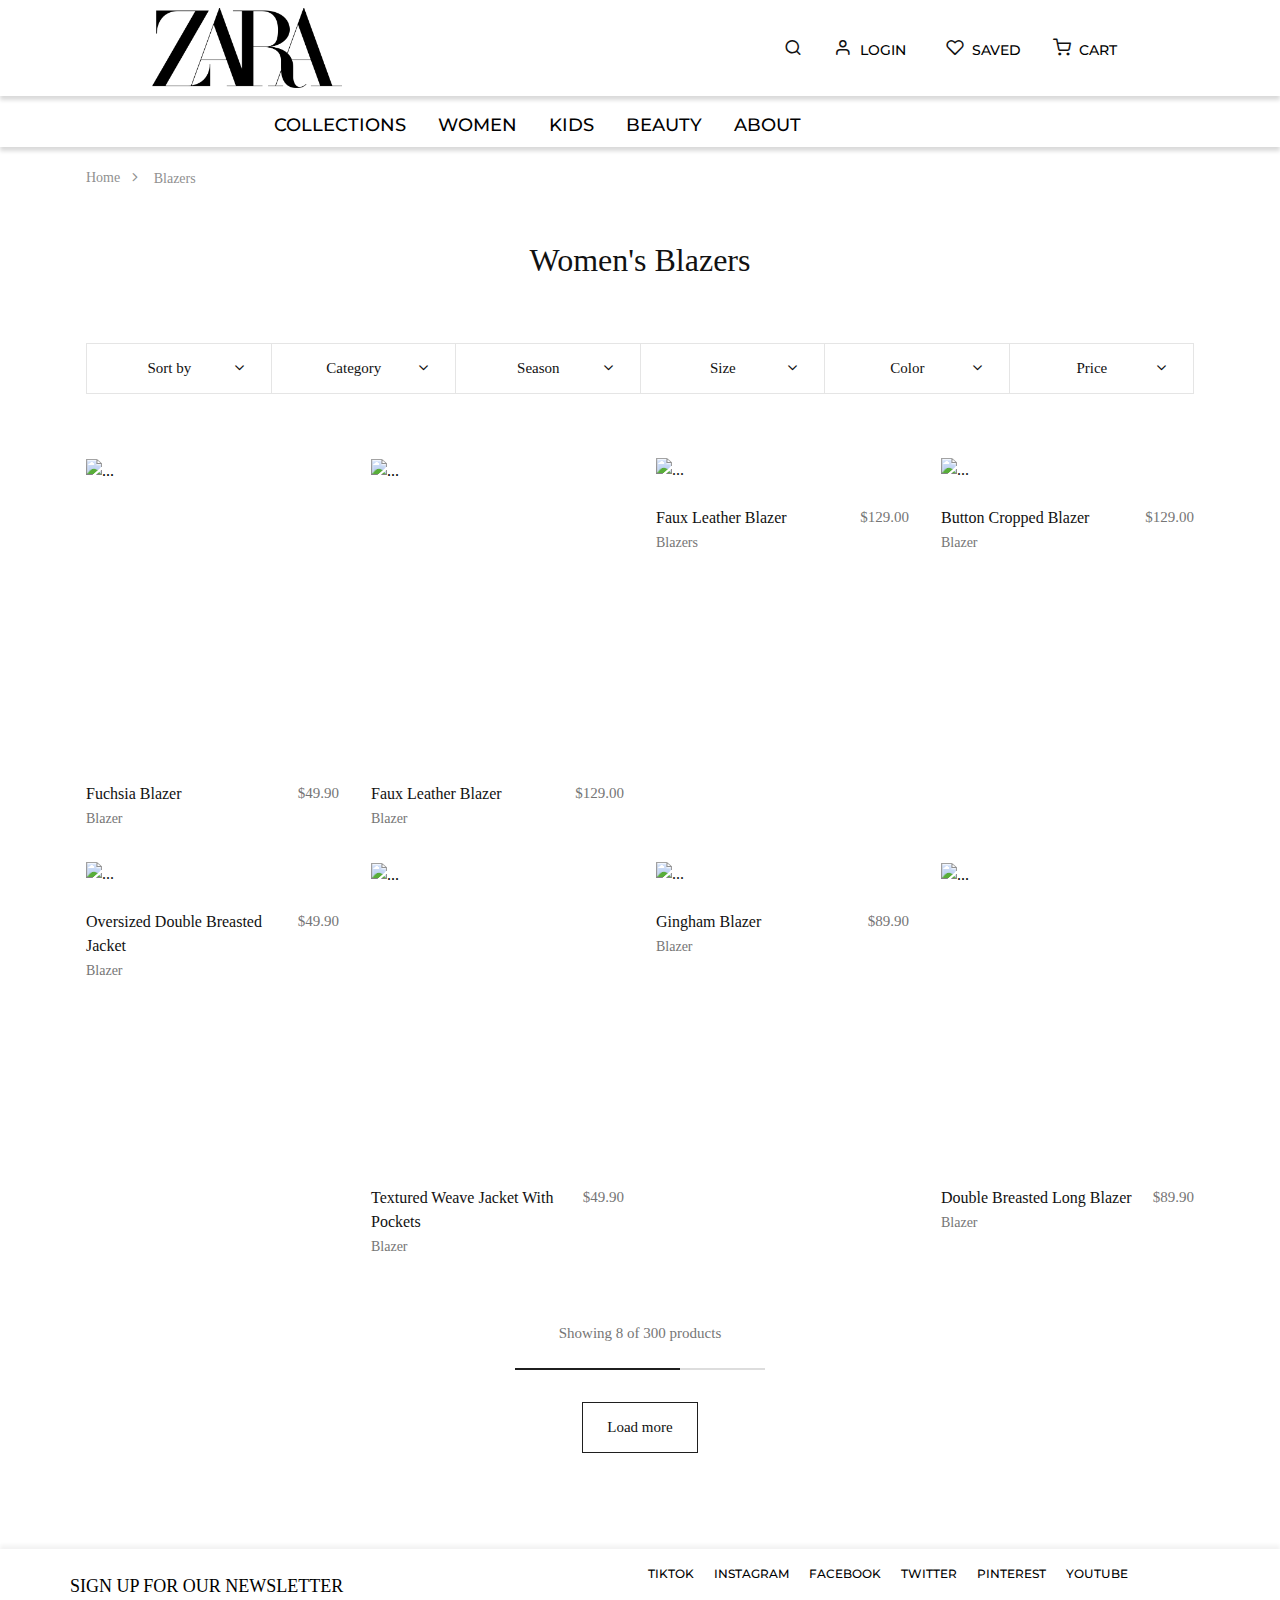
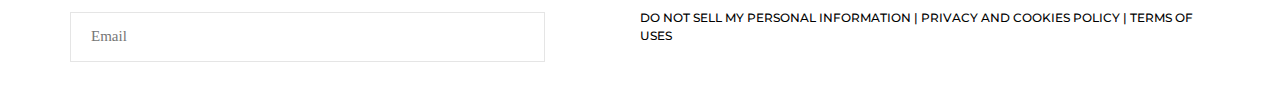
==== commit d1e54c73: "Color changes" ====
--- a/blazers.html
+++ b/blazers.html
@@ -777,7 +777,7 @@
                         <a class="list-styled-link" href="./shop.html">Dresses</a>
                       </li>
                       <li class="list-styled-item">
-                        <a class="list-styled-link" href="./shop.html">Hoodies & Sweats</a>
+                        <a class="list-styled-link" href="./shop.html">Blazers</a>
                       </li>
                       <li class="list-styled-item">
                         <a class="list-styled-link" href="./shop.html">Denim</a>
@@ -1545,7 +1545,7 @@
                             <a class="list-styled-link mobiledropdown" href="./">Knitwear</a>
                           </li>
                           <li class="list-styled-item dropdownbox">
-                            <a class="list-styled-link mobiledropdown" href="./">Jackets/Blazers</a>
+                            <a class="list-styled-link mobiledropdown" href="blazers.html">Jackets/Blazers</a>
                           </li>
                           <li class="list-styled-item dropdownbox">
                             <a class="list-styled-link mobiledropdown" href="./">Skirts/Shorts</a>
@@ -1690,7 +1690,7 @@
           <ul class=" zaradropdown navbar-nav mx-auto me-auto mb-5 mb-md-0 col-md-10 offset-md-2 text-center">
             <!--Collections Drop Down-->
             <li class="nav-item dropdown zaradropdown position-static hovered">
-              <a class="nav-link active navtext px-4 ps-5 ms-5" aria-current="page" data-toggle="dropdown" href="#"
+              <a class="nav-link active navtext px-4 ps-5 ms-7" aria-current="page" data-toggle="dropdown" href="#"
                 aria-expanded="true">COLLECTIONS</a>
             </li>
 
@@ -1736,7 +1736,7 @@
                               <a class="list-styled-link dropdowntext" href="../shop.html">Dresses/Jumpsuits</a>
                             </li>
                             <li class="list-styled-item">
-                              <a class="list-styled-link dropdowntext " href="../shop.html">Hoodies/Sweatshirts</a>
+                              <a class="list-styled-link dropdowntext " href="../shop.html">Blazers</a>
                             </li>
                           </ul>
 
@@ -1937,19 +1937,14 @@
                         <label class="custom-control-label" for="categoryFour">Dresses</label>
                       </div>
                       <div class="custom-control custom-checkbox mb-3">
-                        <input class="custom-control-input" id="categoryFive" name="category" type="checkbox"
-                          value="Hoodies and Sweats">
-                        <label class="custom-control-label" for="categoryFive">Hoodies and Sweats</label>
+                        <input class="custom-control-input" id="categoryFive" name="category" type="checkbox" checked
+                          value="Blazers">
+                        <label class="custom-control-label" for="categoryFive">Blazers</label>
                       </div>
                       <div class="custom-control custom-checkbox mb-3">
                         <input class="custom-control-input" id="categorySix" name="category" type="checkbox"
                           value="Denim">
                         <label class="custom-control-label" for="categorySix">Denim</label>
-                      </div>
-                      <div class="custom-control custom-checkbox mb-3">
-                        <input class="custom-control-input" id="categorySeven" name="category" type="checkbox"
-                          value="Hoodies and Sweats">
-                        <label class="custom-control-label" for="categorySeven">Hoodies and Sweats</label>
                       </div>
                       <div class="custom-control custom-checkbox mb-3">
                         <input class="custom-control-input" id="categoryEight" name="category" type="checkbox"
@@ -2050,67 +2045,31 @@
                       <div class="custom-control custom-control-inline custom-control-size mb-2">
                         <input class="custom-control-input" id="sizeOne" type="checkbox">
                         <label class="custom-control-label" for="sizeOne">
-                          3XS
+                          2
                         </label>
                       </div>
                       <div class="custom-control custom-control-inline custom-control-size mb-2">
-                        <input class="custom-control-input" id="sizeTwo" type="checkbox" disabled>
+                        <input class="custom-control-input" id="sizeTwo" type="checkbox">
                         <label class="custom-control-label" for="sizeTwo">
-                          2XS
+                          4
                         </label>
                       </div>
                       <div class="custom-control custom-control-inline custom-control-size mb-2">
                         <input class="custom-control-input" id="sizeThree" type="checkbox">
                         <label class="custom-control-label" for="sizeThree">
-                          XS
+                          6
                         </label>
                       </div>
                       <div class="custom-control custom-control-inline custom-control-size mb-2">
                         <input class="custom-control-input" id="sizeFour" type="checkbox">
                         <label class="custom-control-label" for="sizeFour">
-                          S
+                          8
                         </label>
                       </div>
                       <div class="custom-control custom-control-inline custom-control-size mb-2">
                         <input class="custom-control-input" id="sizeFive" type="checkbox">
                         <label class="custom-control-label" for="sizeFive">
-                          M
-                        </label>
-                      </div>
-                      <div class="custom-control custom-control-inline custom-control-size mb-2">
-                        <input class="custom-control-input" id="sizeSix" type="checkbox">
-                        <label class="custom-control-label" for="sizeSix">
-                          L
-                        </label>
-                      </div>
-                      <div class="custom-control custom-control-inline custom-control-size mb-2">
-                        <input class="custom-control-input" id="sizeSeven" type="checkbox">
-                        <label class="custom-control-label" for="sizeSeven">
-                          XL
-                        </label>
-                      </div>
-                      <div class="custom-control custom-control-inline custom-control-size mb-2">
-                        <input class="custom-control-input" id="sizeEight" type="checkbox" disabled>
-                        <label class="custom-control-label" for="sizeEight">
-                          2XL
-                        </label>
-                      </div>
-                      <div class="custom-control custom-control-inline custom-control-size mb-2">
-                        <input class="custom-control-input" id="sizeNine" type="checkbox">
-                        <label class="custom-control-label" for="sizeNine">
-                          3XL
-                        </label>
-                      </div>
-                      <div class="custom-control custom-control-inline custom-control-size mb-2">
-                        <input class="custom-control-input" id="sizeTen" type="checkbox">
-                        <label class="custom-control-label" for="sizeTen">
-                          4XL
-                        </label>
-                      </div>
-                      <div class="custom-control custom-control-inline custom-control-size mb-2">
-                        <input class="custom-control-input" id="sizeEleven" type="checkbox">
-                        <label class="custom-control-label" for="sizeEleven">
-                          One Size
+                          10
                         </label>
                       </div>
                     </div>
@@ -2166,26 +2125,26 @@
                       </div>
                       <div class="custom-control custom-control-color mb-3">
                         <input class="custom-control-input" id="colorFour" type="checkbox">
-                        <label class="custom-control-label text-primary" for="colorFour">
-                          <span class="text-body">Black</span>
+                        <label class="custom-control-label" style="color: #ff0000;">
+                          <span class="text-body">Red</span>
                         </label>
                       </div>
                       <div class="custom-control custom-control-color mb-3">
-                        <input class="custom-control-input" id="colorFive" type="checkbox" disabled>
+                        <input class="custom-control-input" id="colorFive" type="checkbox">
                         <label class="custom-control-label" for="colorFive" style="color: #795548">
                           <span class="text-body">Brown</span>
                         </label>
                       </div>
                       <div class="custom-control custom-control-color mb-3">
                         <input class="custom-control-input" id="colorSix" type="checkbox">
-                        <label class="custom-control-label text-gray-300" for="colorSix">
-                          <span class="text-body">Gray</span>
+                        <label class="custom-control-label" style="color: green;">
+                          <span class="text-body">Green</span>
                         </label>
                       </div>
                       <div class="custom-control custom-control-color mb-3">
                         <input class="custom-control-input" id="colorSeven" type="checkbox">
-                        <label class="custom-control-label" for="colorSeven" style="color: #17a2b8;">
-                          <span class="text-body">Cyan</span>
+                        <label class="custom-control-label" style="color: #FF00FF;">
+                          <span class="text-body">Fuchsia</span>
                         </label>
                       </div>
                       <div class="custom-control custom-control-color">
@@ -2194,113 +2153,6 @@
                           <span class="text-body">Pink</span>
                         </label>
                       </div>
-                    </div>
-
-                  </div>
-                  <div class="card-footer d-flex flex-nowrap border-top">
-
-                    <!-- Buttons -->
-                    <button class="btn btn-outline-dark btn-sm" type="reset">
-                      Clear
-                    </button>
-                    <button class="btn btn-dark btn-sm ml-2" type="submit">
-                      Show Results
-                    </button>
-
-                  </div>
-                </div>
-              </form>
-
-            </div>
-            <div class="btn-group dropdown">
-
-              <!-- Toggle -->
-              <button class="btn btn-sm btn-block btn-outline-border dropdown-toggle" data-toggle="dropdown"
-                data-display="static">
-                Brand
-              </button>
-
-              <!-- Menu -->
-              <form class="dropdown-menu">
-                <div class="card">
-                  <div class="card-body">
-
-                    <!-- Search -->
-                    <div data-toggle="lists" data-options='{"valueNames": ["name"]}'>
-
-                      <!-- Input group -->
-                      <div class="input-group input-group-merge mb-6">
-                        <input class="form-control form-control-xs search" type="search" placeholder="Search Brand">
-
-                        <!-- Button -->
-                        <div class="input-group-append">
-                          <button class="btn btn-outline-border btn-xs">
-                            <i class="fe fe-search"></i>
-                          </button>
-                        </div>
-
-                      </div>
-
-                      <!-- Form group -->
-                      <div class="form-group-overflow" id="brandGroup">
-                        <div class="list">
-                          <div class="custom-control custom-checkbox mb-3">
-                            <input class="custom-control-input" id="brandOne" type="checkbox">
-                            <label class="custom-control-label name" for="brandOne">
-                              Dsquared2
-                            </label>
-                          </div>
-                          <div class="custom-control custom-checkbox mb-3">
-                            <input class="custom-control-input" id="brandTwo" type="checkbox" disabled>
-                            <label class="custom-control-label name" for="brandTwo">
-                              Alexander McQueen
-                            </label>
-                          </div>
-                          <div class="custom-control custom-checkbox mb-3">
-                            <input class="custom-control-input" id="brandThree" type="checkbox">
-                            <label class="custom-control-label name" for="brandThree">
-                              Balenciaga
-                            </label>
-                          </div>
-                          <div class="custom-control custom-checkbox mb-3">
-                            <input class="custom-control-input" id="brandFour" type="checkbox">
-                            <label class="custom-control-label name" for="brandFour">
-                              Adidas
-                            </label>
-                          </div>
-                          <div class="custom-control custom-checkbox mb-3">
-                            <input class="custom-control-input" id="brandFive" type="checkbox">
-                            <label class="custom-control-label name" for="brandFive">
-                              Balmain
-                            </label>
-                          </div>
-                          <div class="custom-control custom-checkbox mb-3">
-                            <input class="custom-control-input" id="brandSix" type="checkbox">
-                            <label class="custom-control-label name" for="brandSix">
-                              Burberry
-                            </label>
-                          </div>
-                          <div class="custom-control custom-checkbox mb-3">
-                            <input class="custom-control-input" id="brandSeven" type="checkbox">
-                            <label class="custom-control-label name" for="brandSeven">
-                              Chloé
-                            </label>
-                          </div>
-                          <div class="custom-control custom-checkbox mb-3">
-                            <input class="custom-control-input" id="brandEight" type="checkbox">
-                            <label class="custom-control-label name" for="brandEight">
-                              Kenzo
-                            </label>
-                          </div>
-                          <div class="custom-control custom-checkbox">
-                            <input class="custom-control-input" id="brandNine" type="checkbox">
-                            <label class="custom-control-label name" for="brandNine">
-                              Givenchy
-                            </label>
-                          </div>
-                        </div>
-                      </div>
-
                     </div>
 
                   </div>
--- a/zara.css
+++ b/zara.css
@@ -511,7 +511,7 @@
   font-size: 400%;
 }
 
-.col-10{
+.bencol{
   right:50%;
   z-index:-1;
 }
@@ -694,7 +694,7 @@
 .input-items {
   margin-bottom: 10px
 }
-=======
+
 .shiptable{
   border-left: 1px black;
   border-right: 1 px black;
